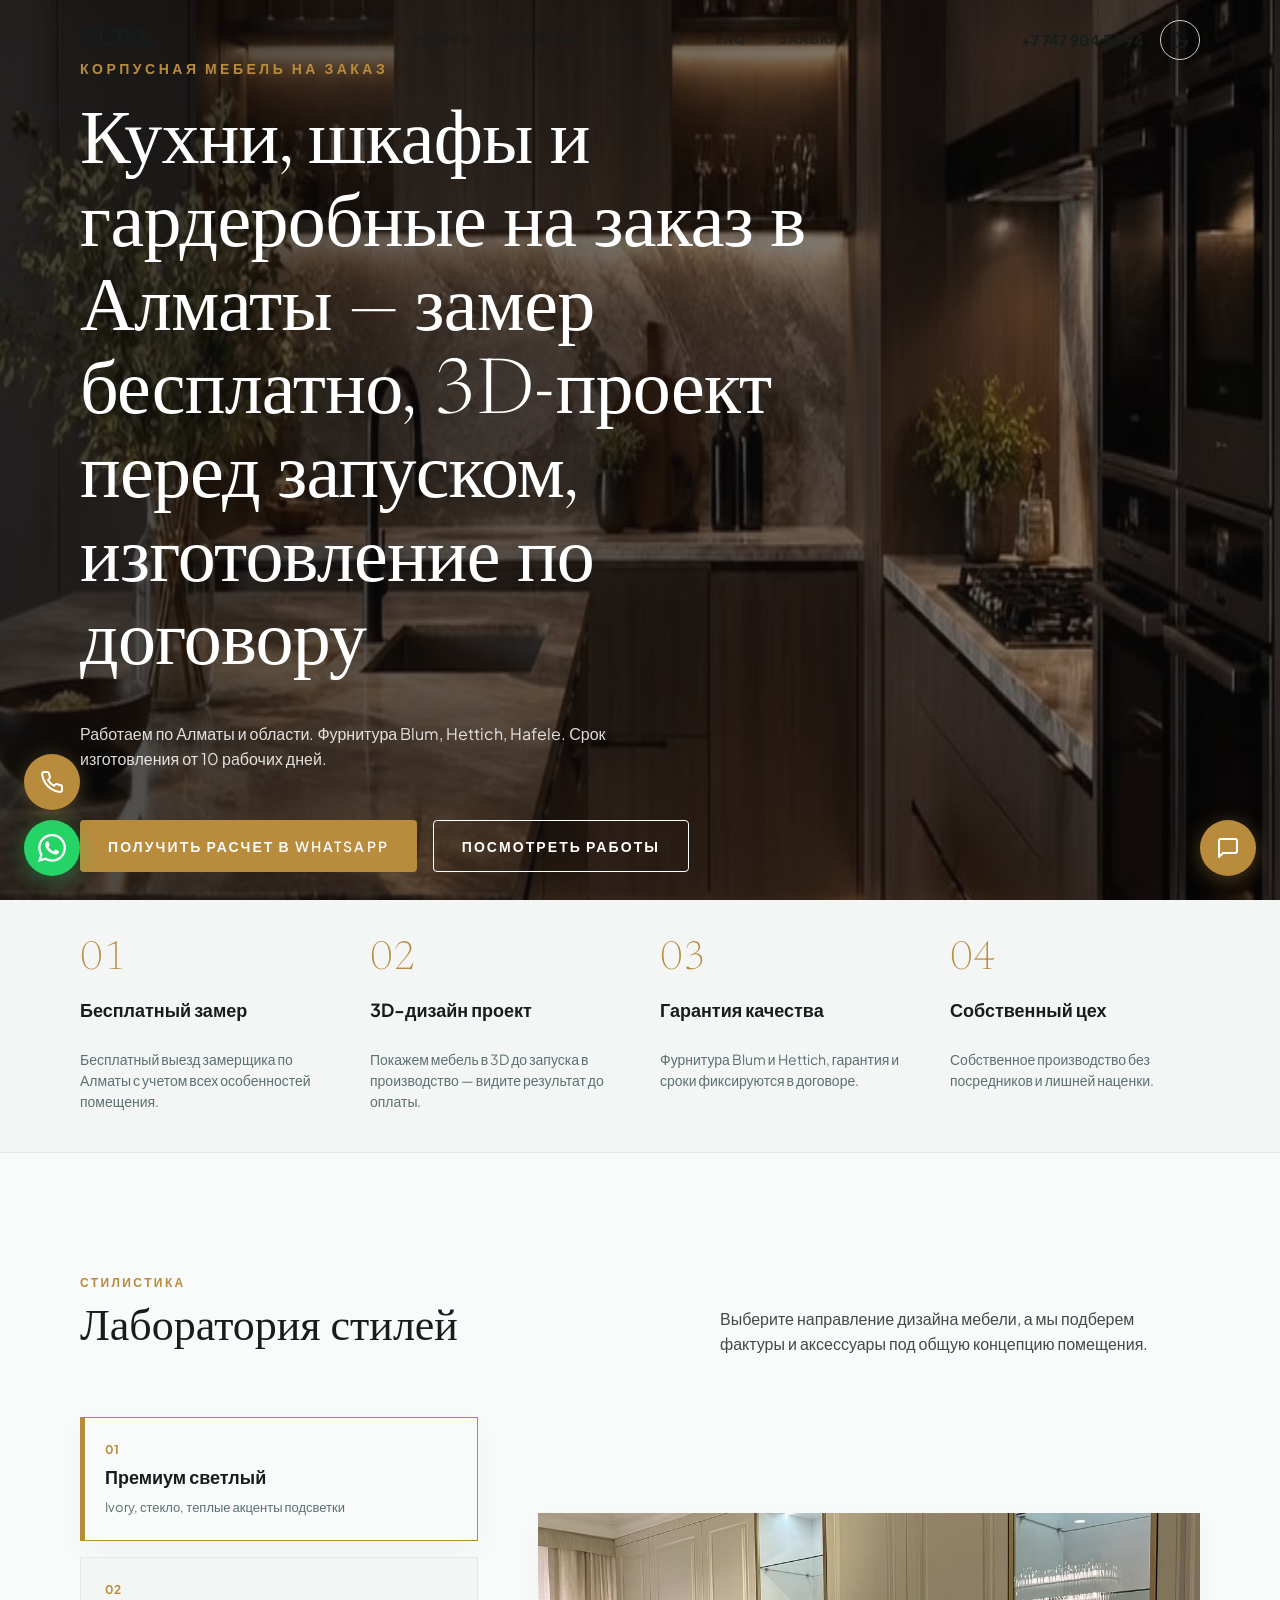
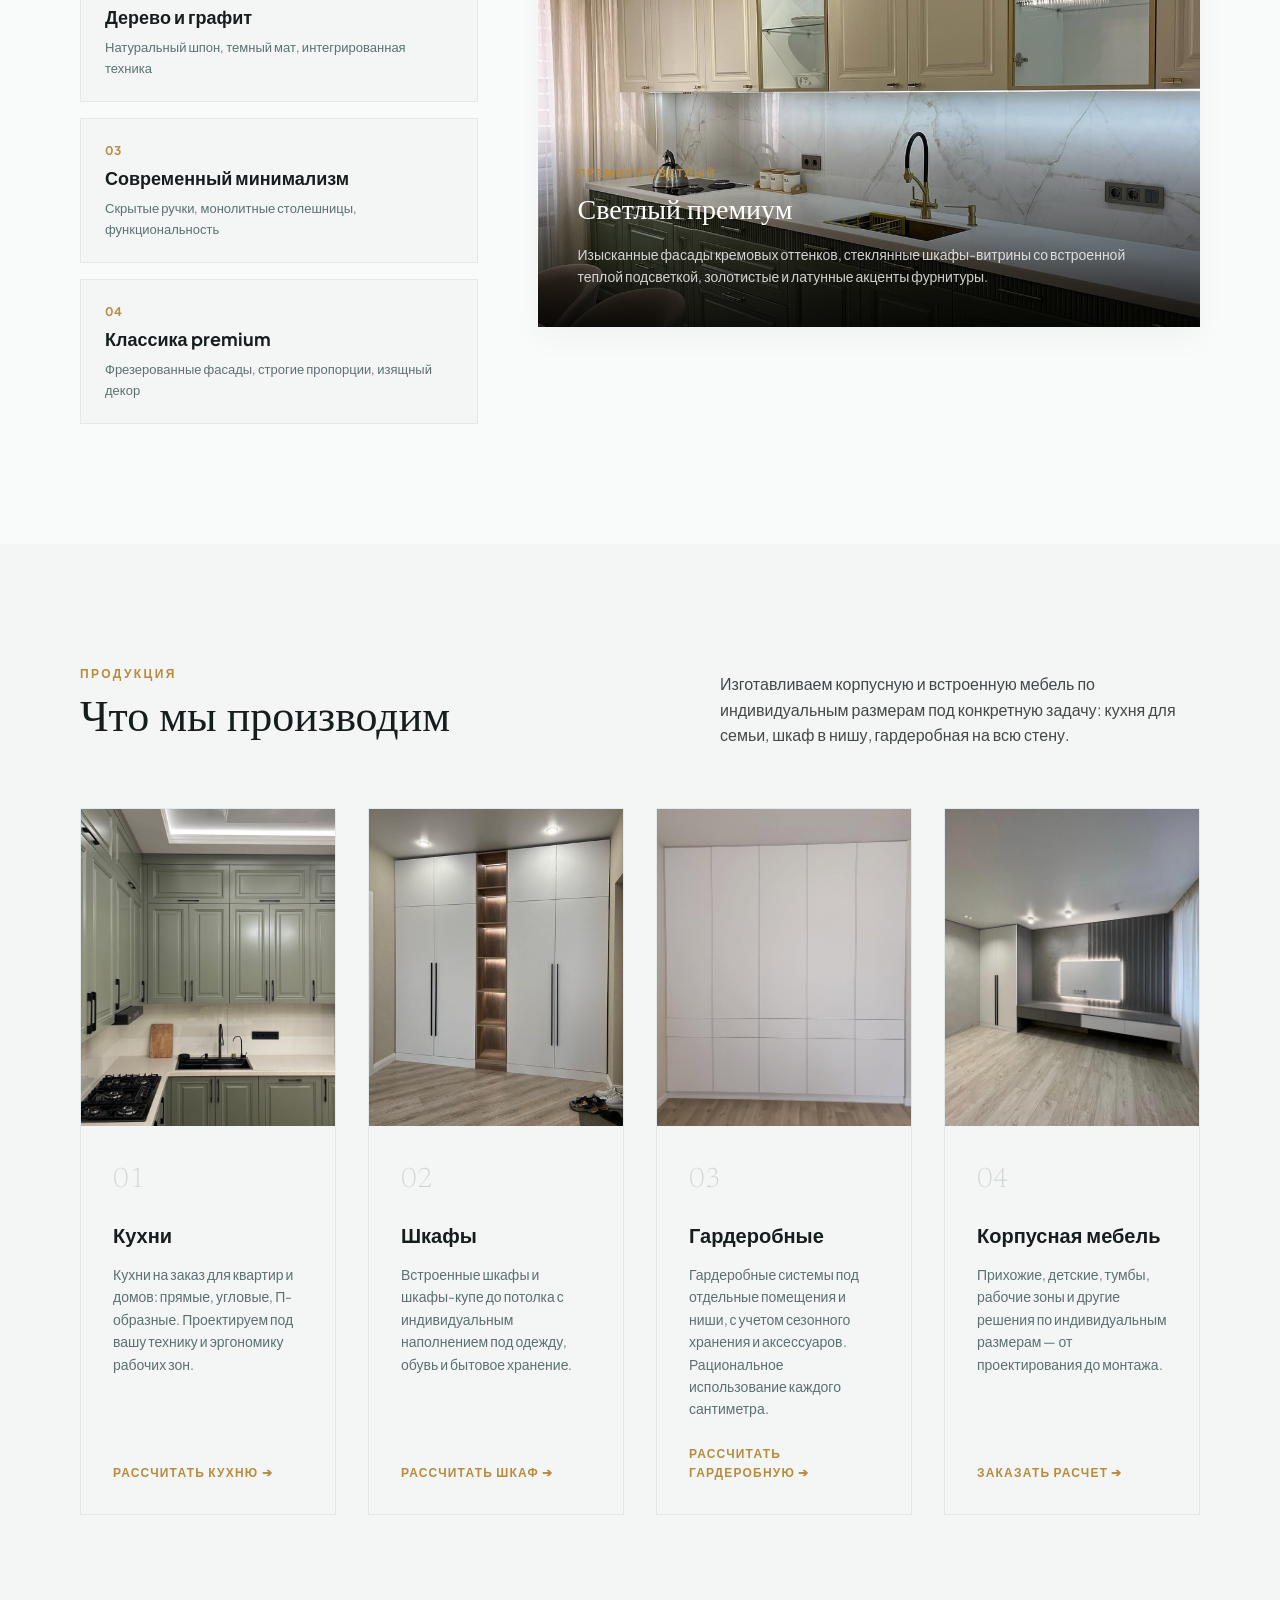
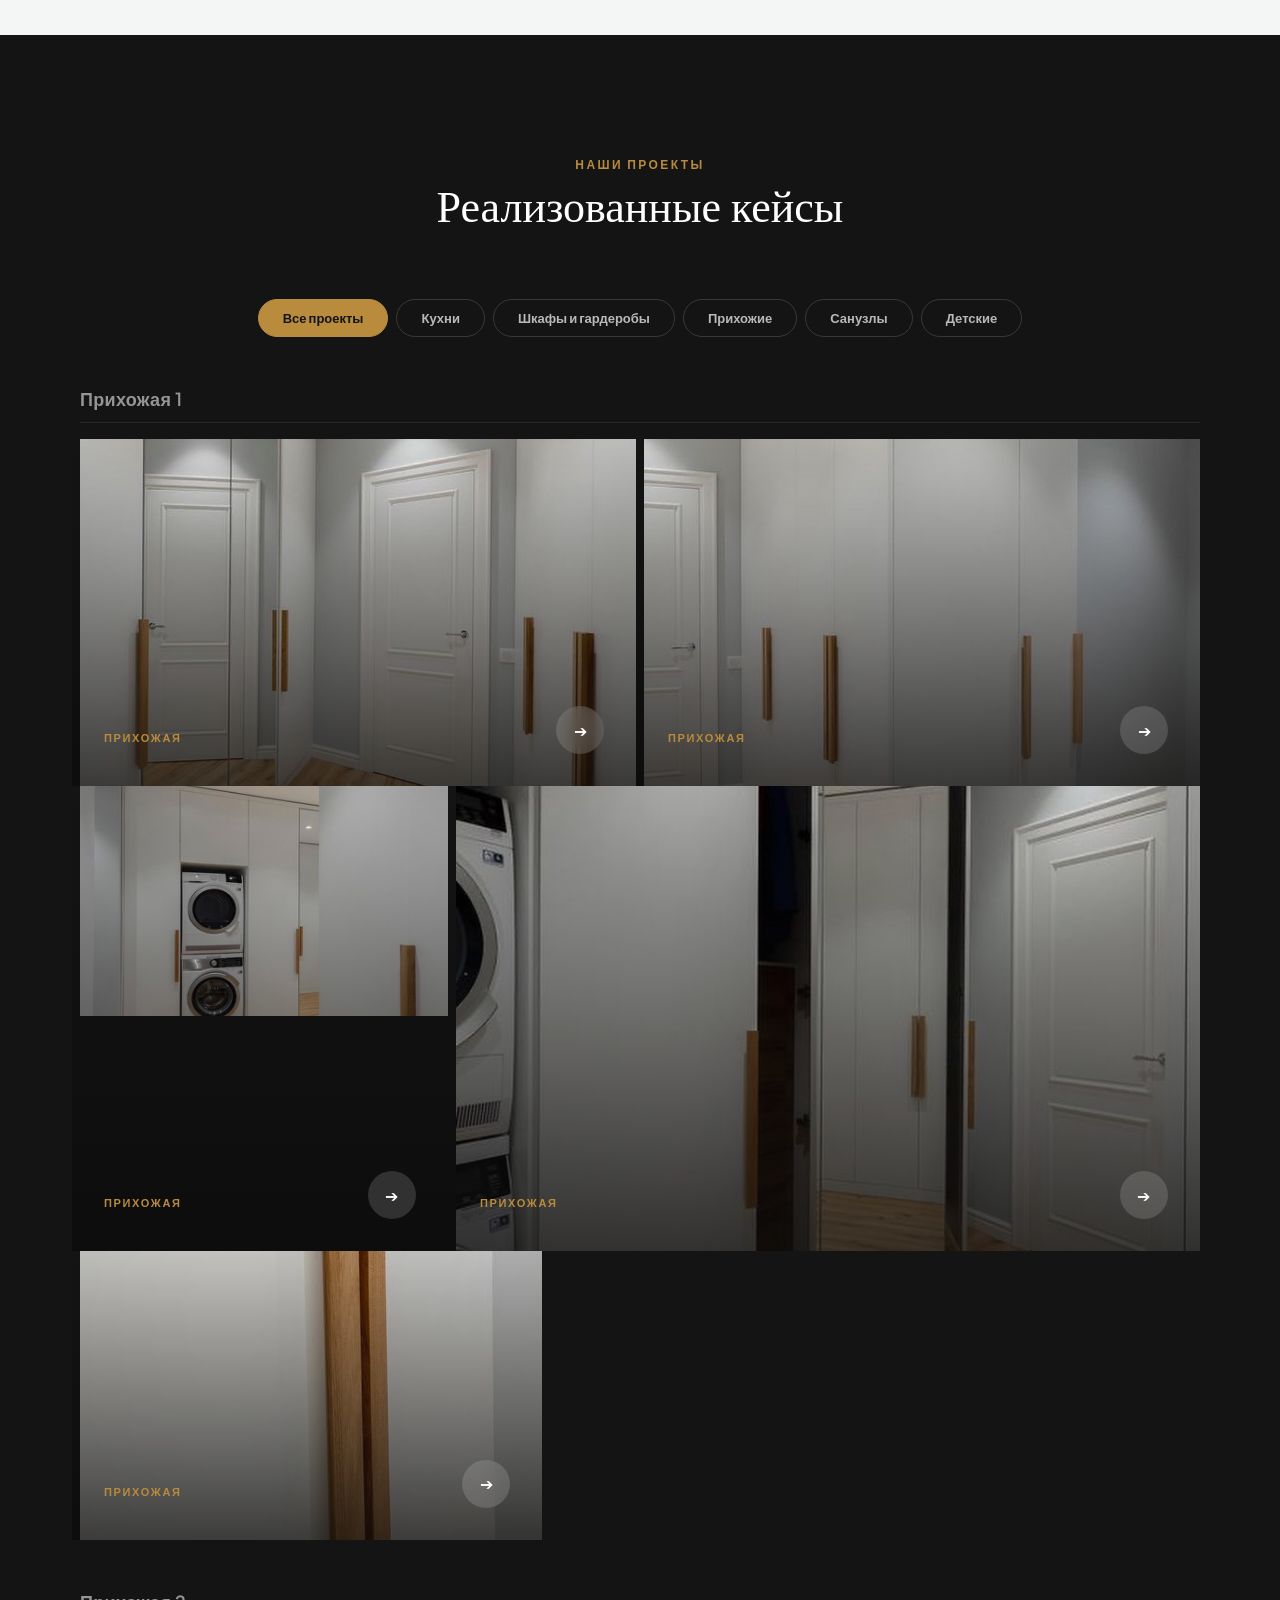
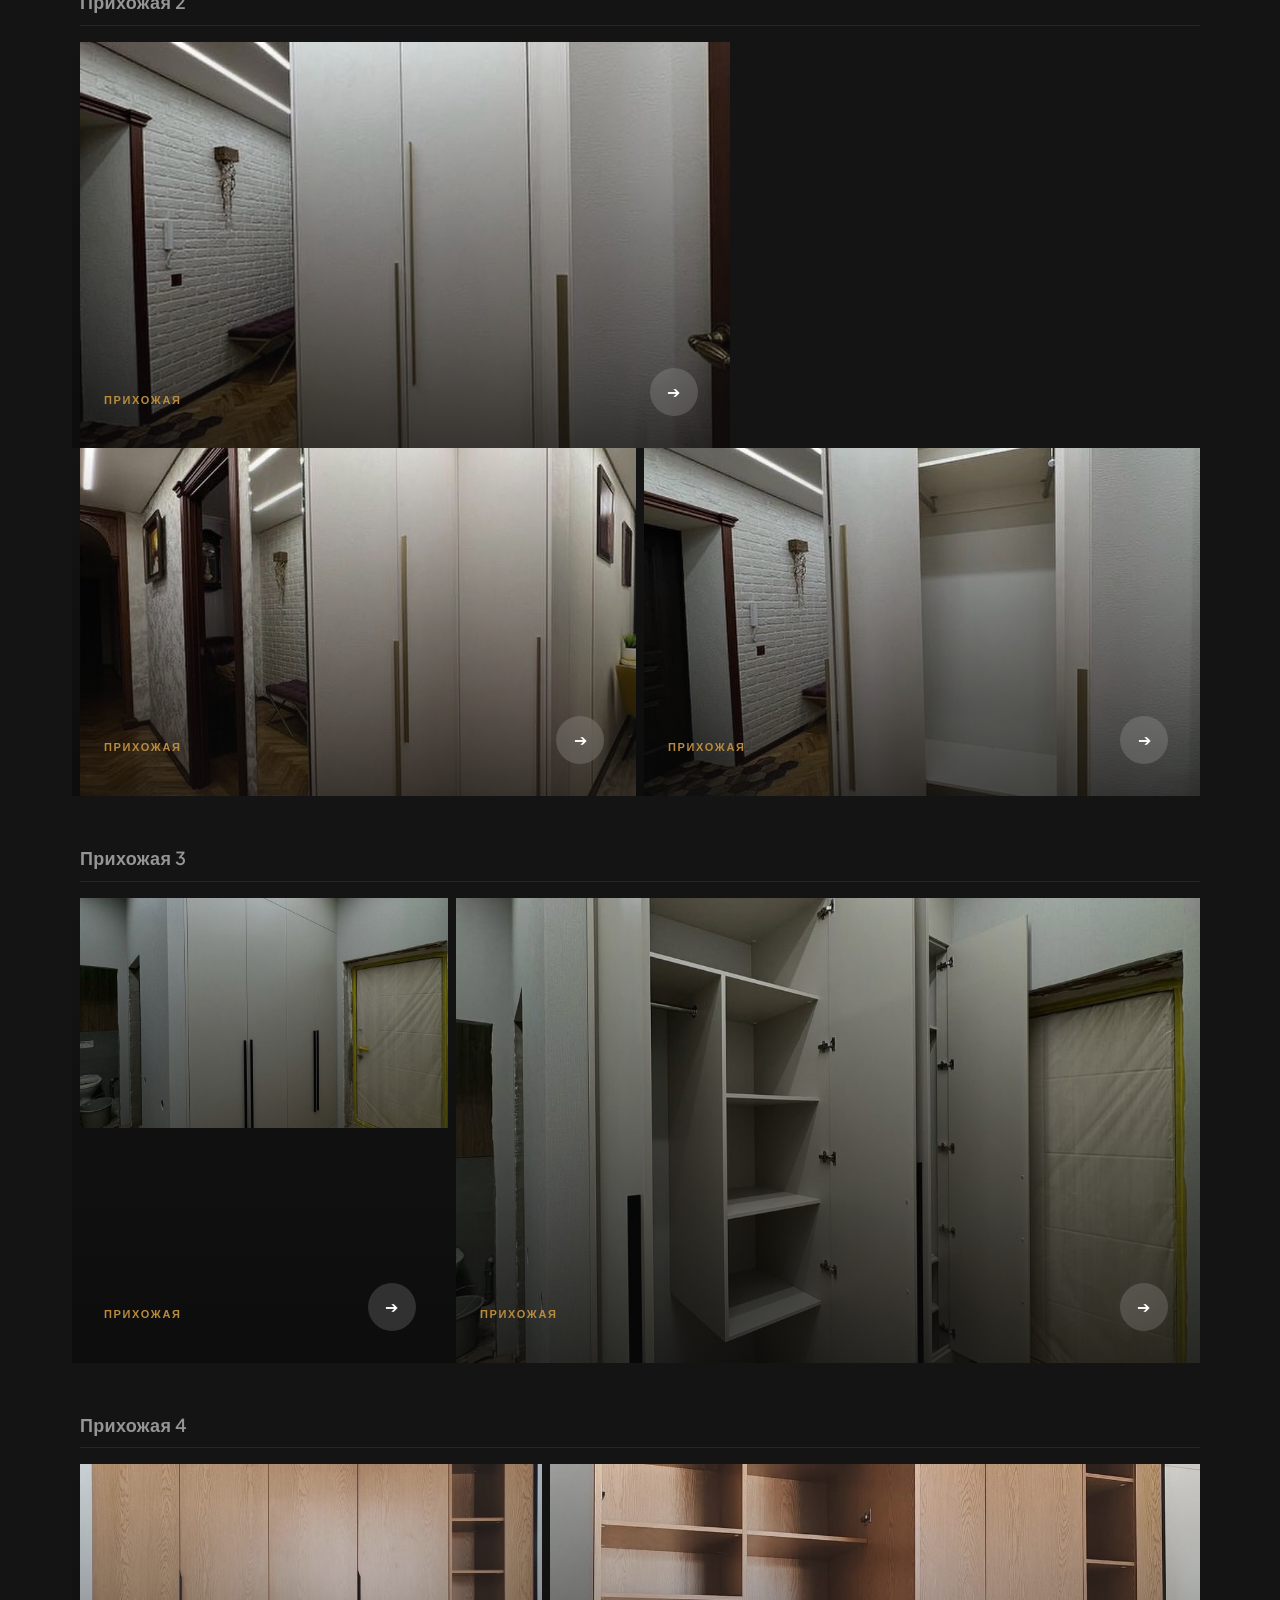
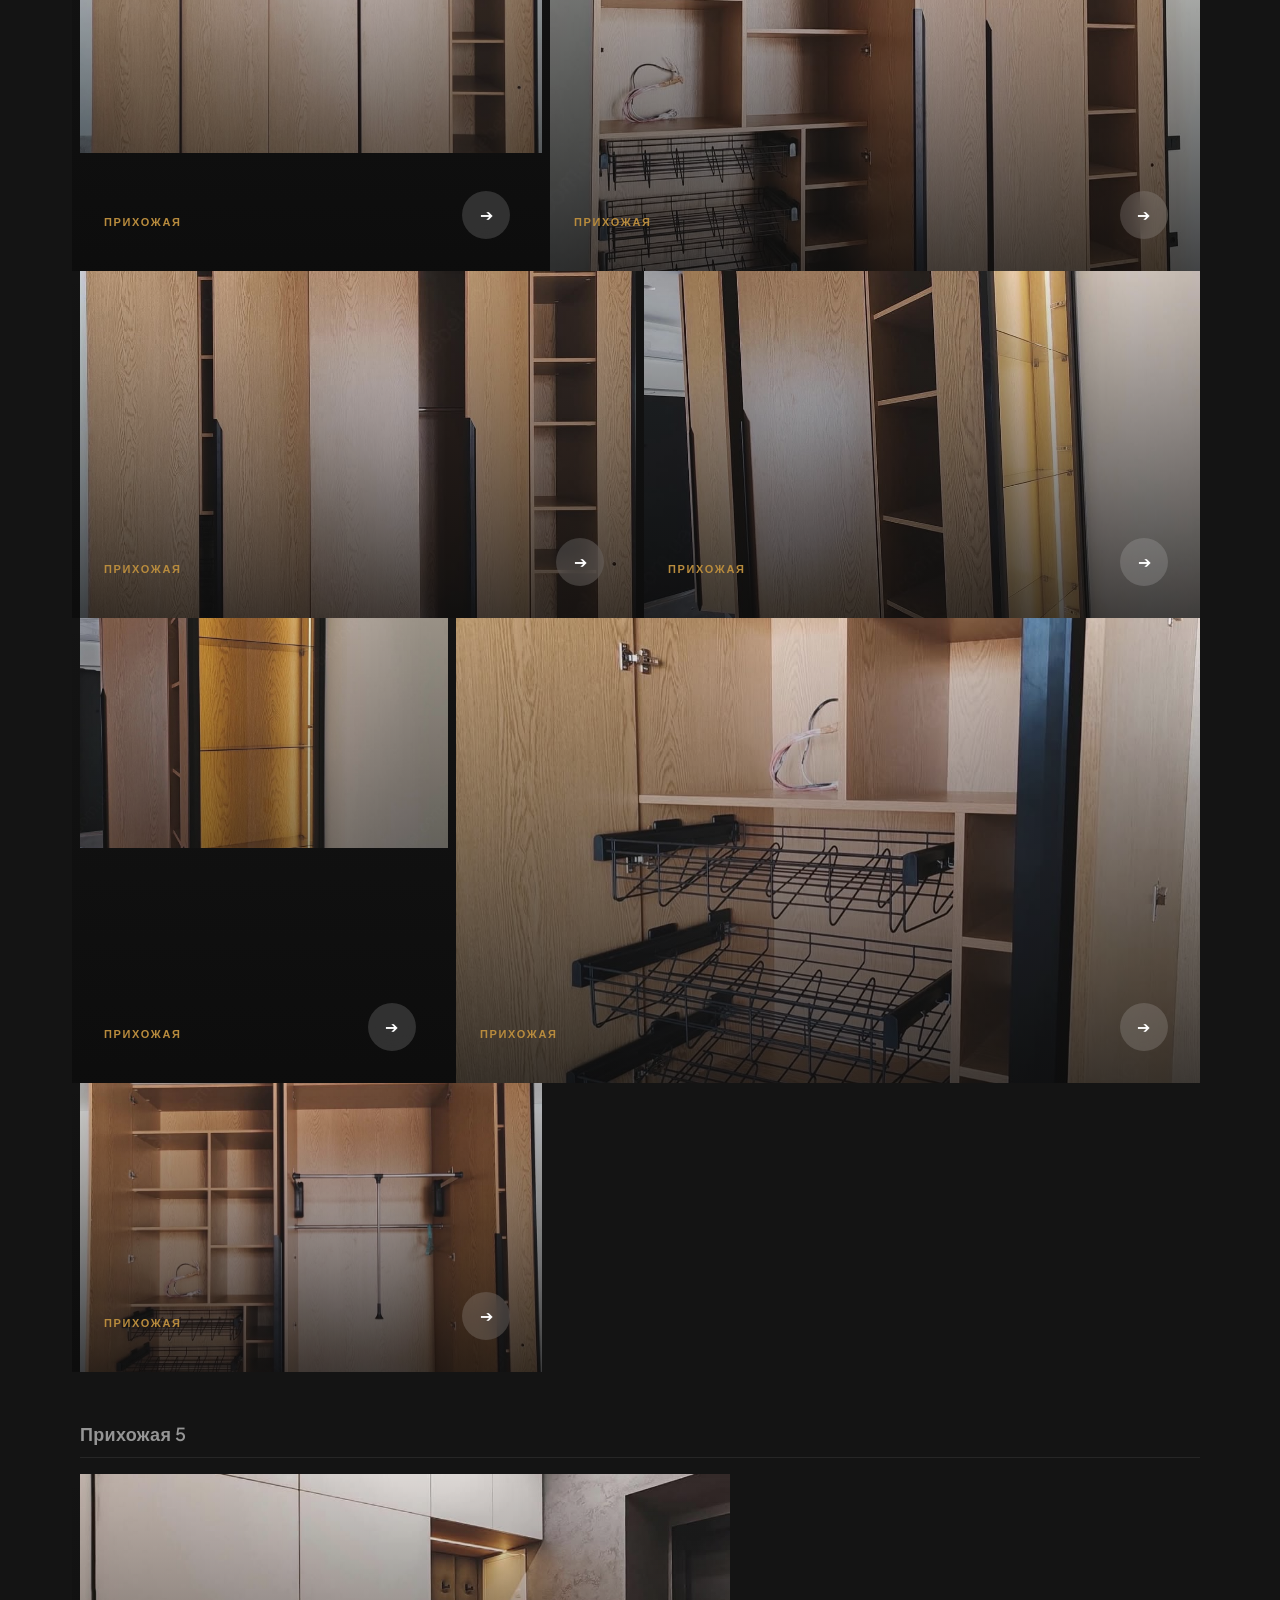
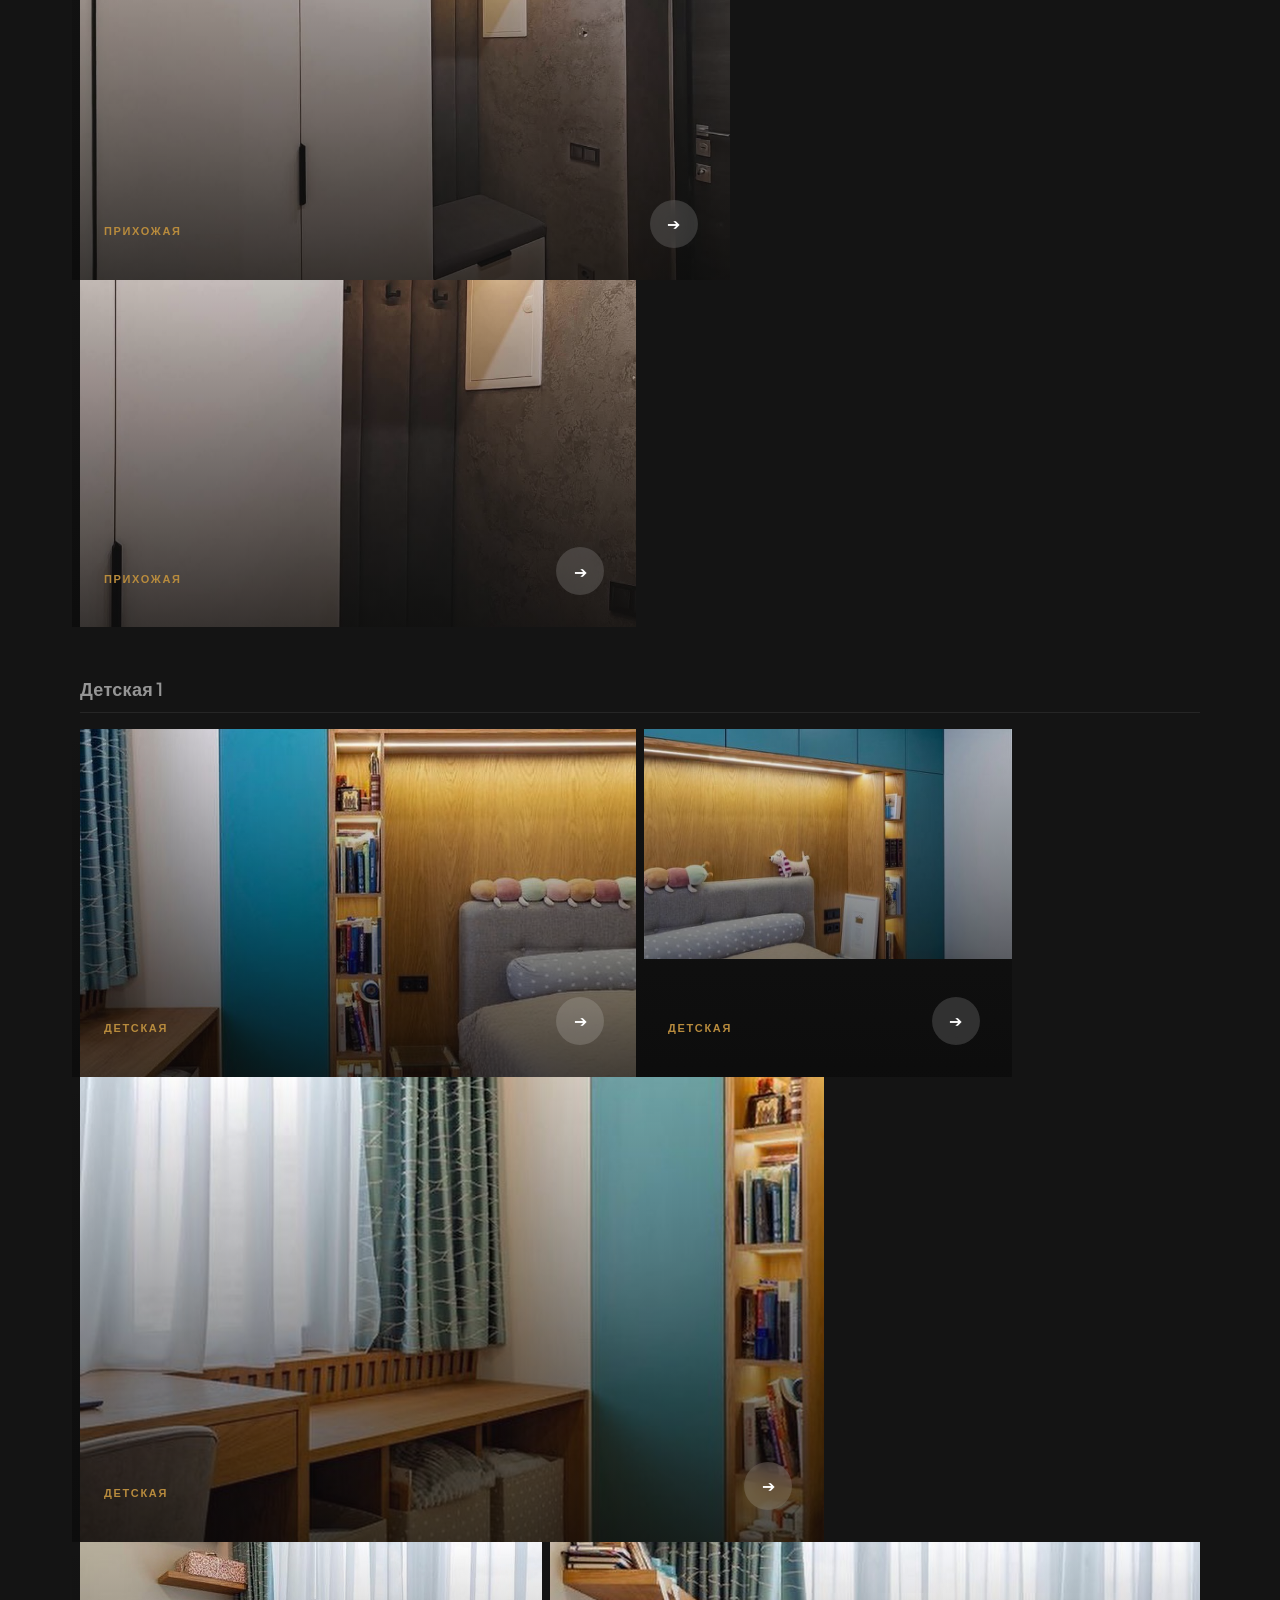
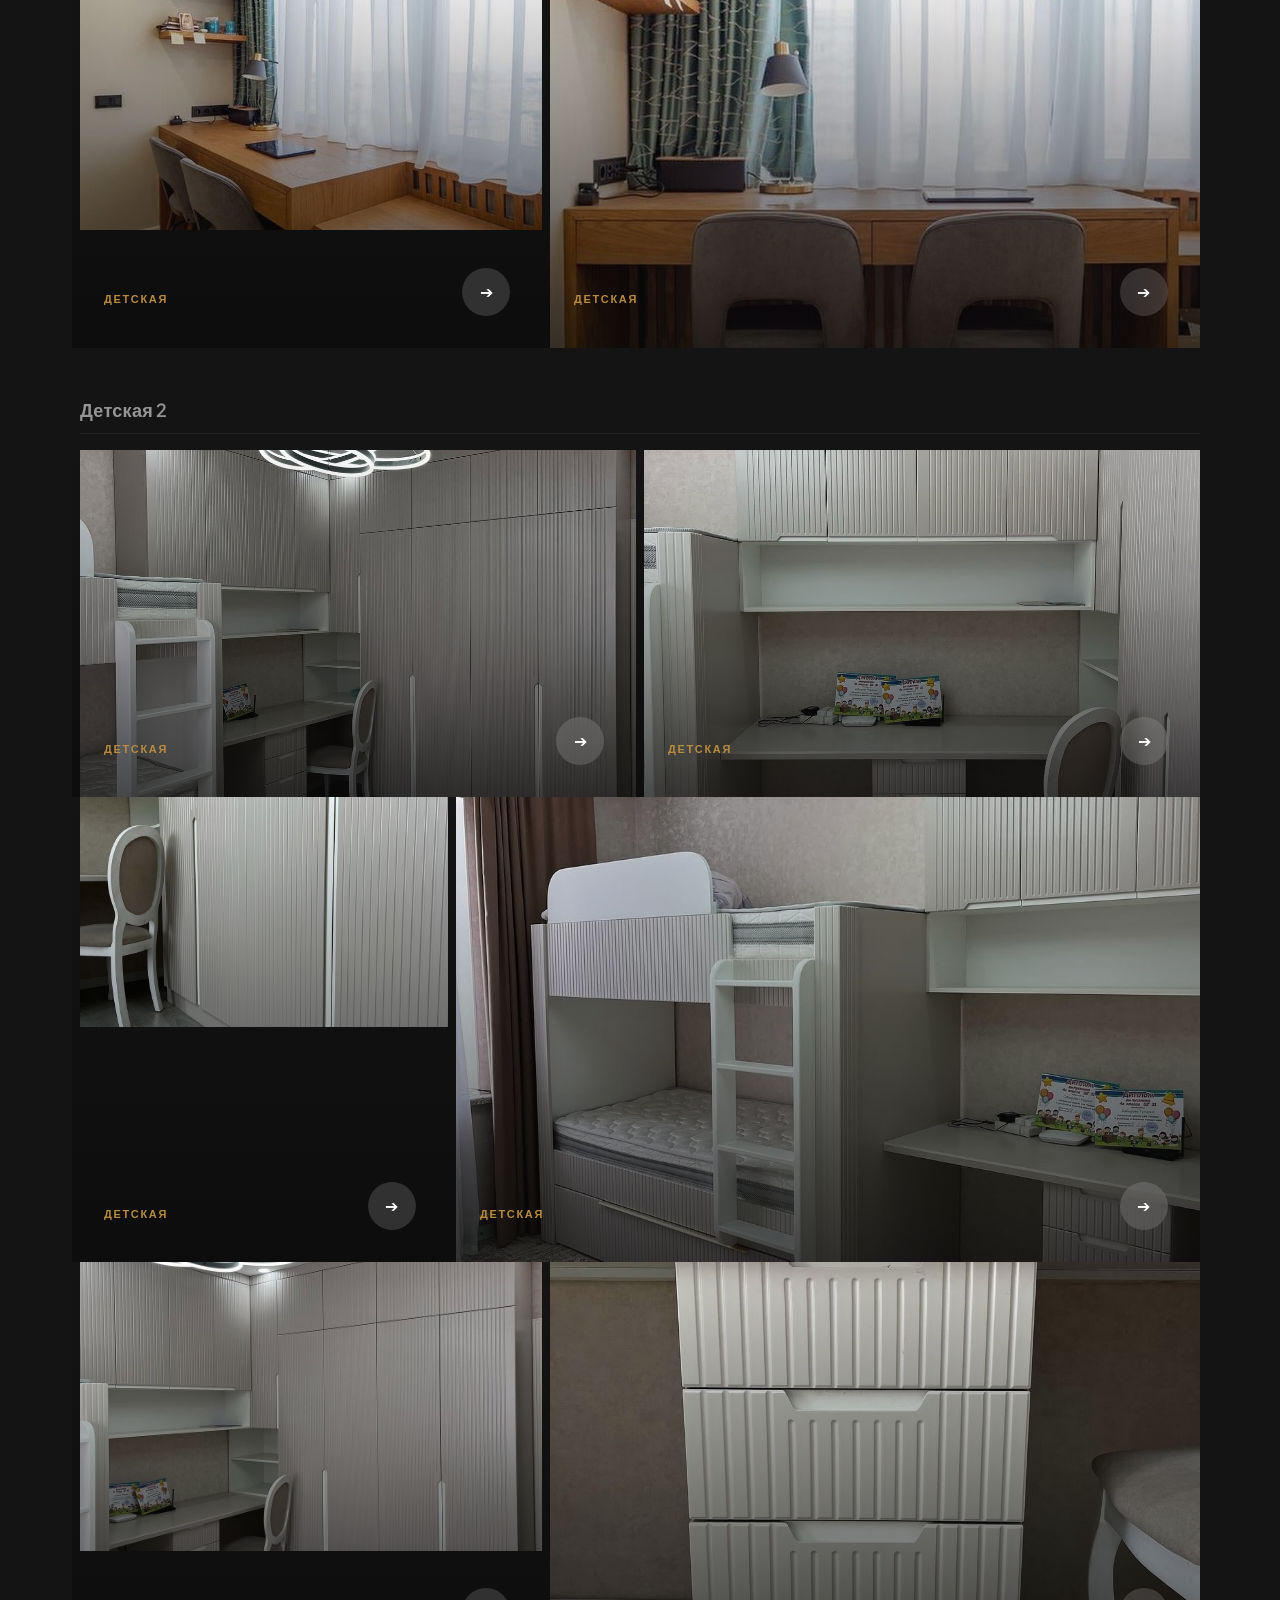
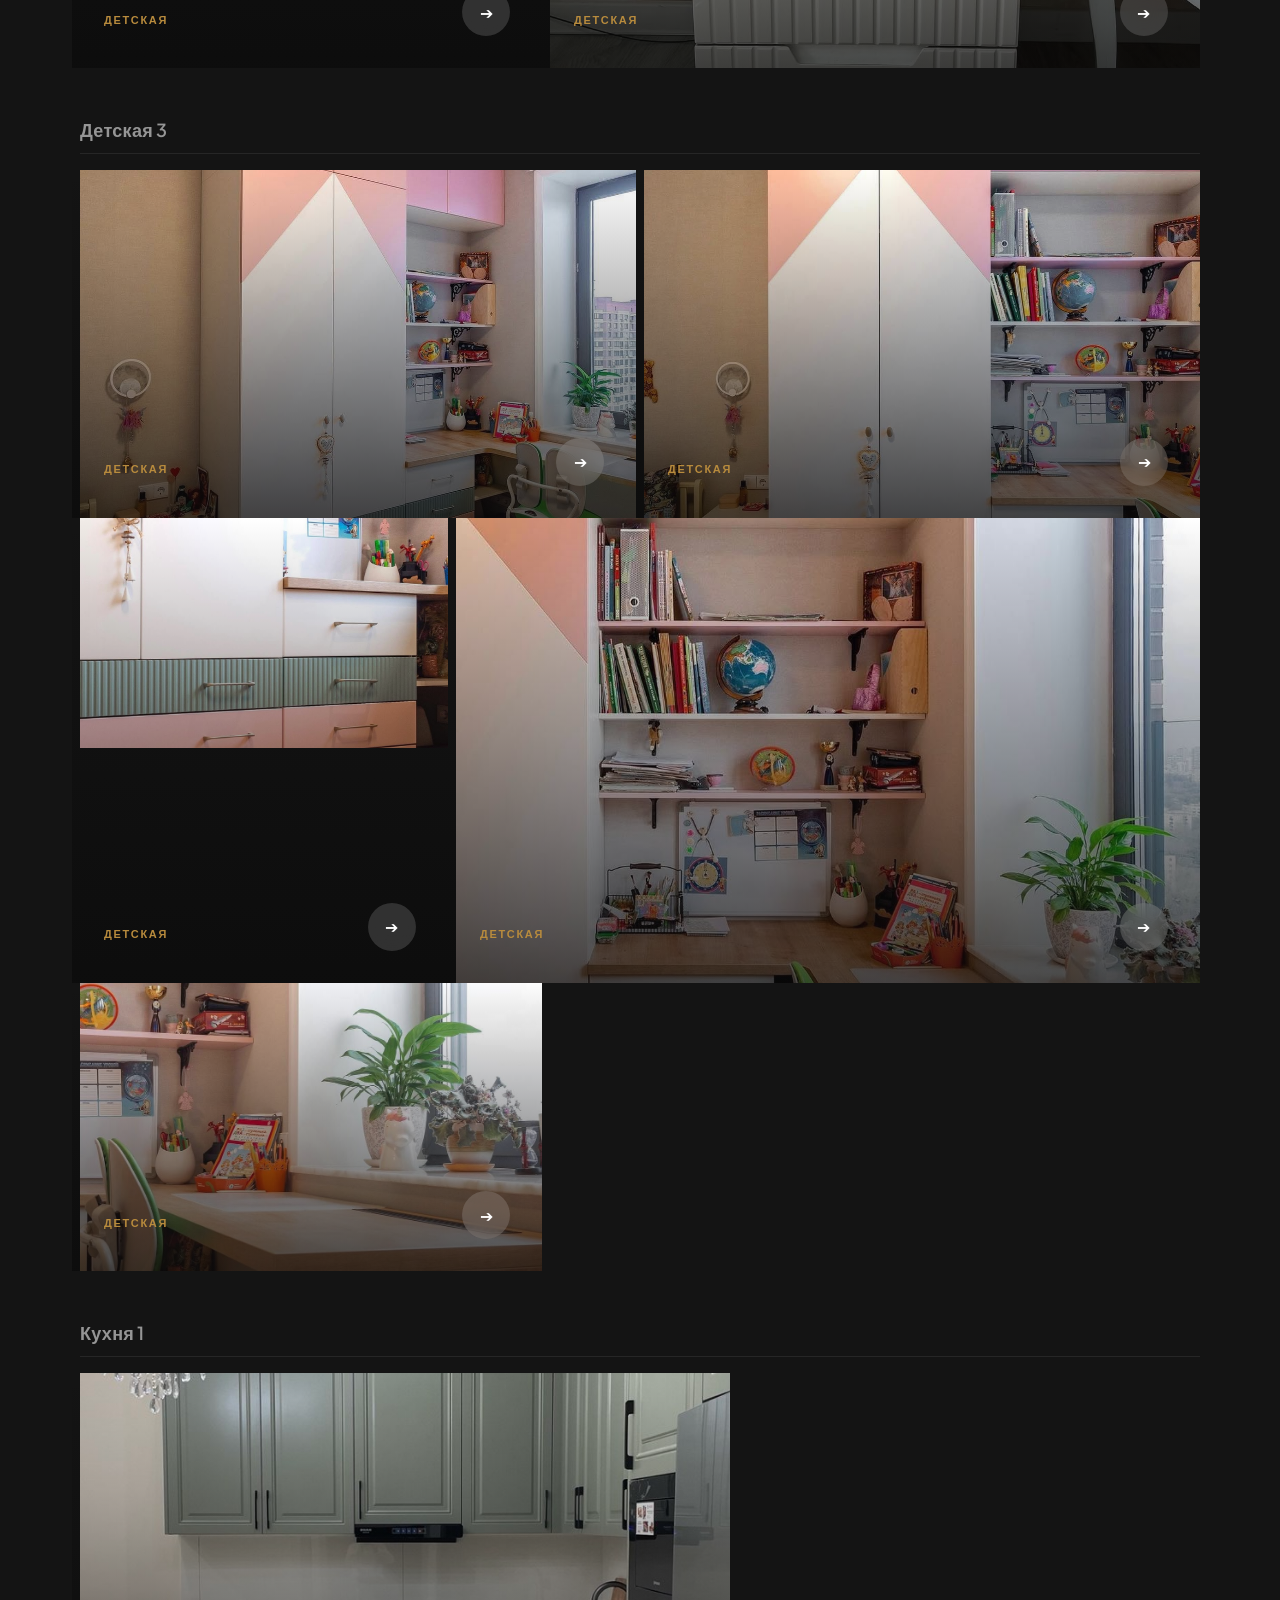
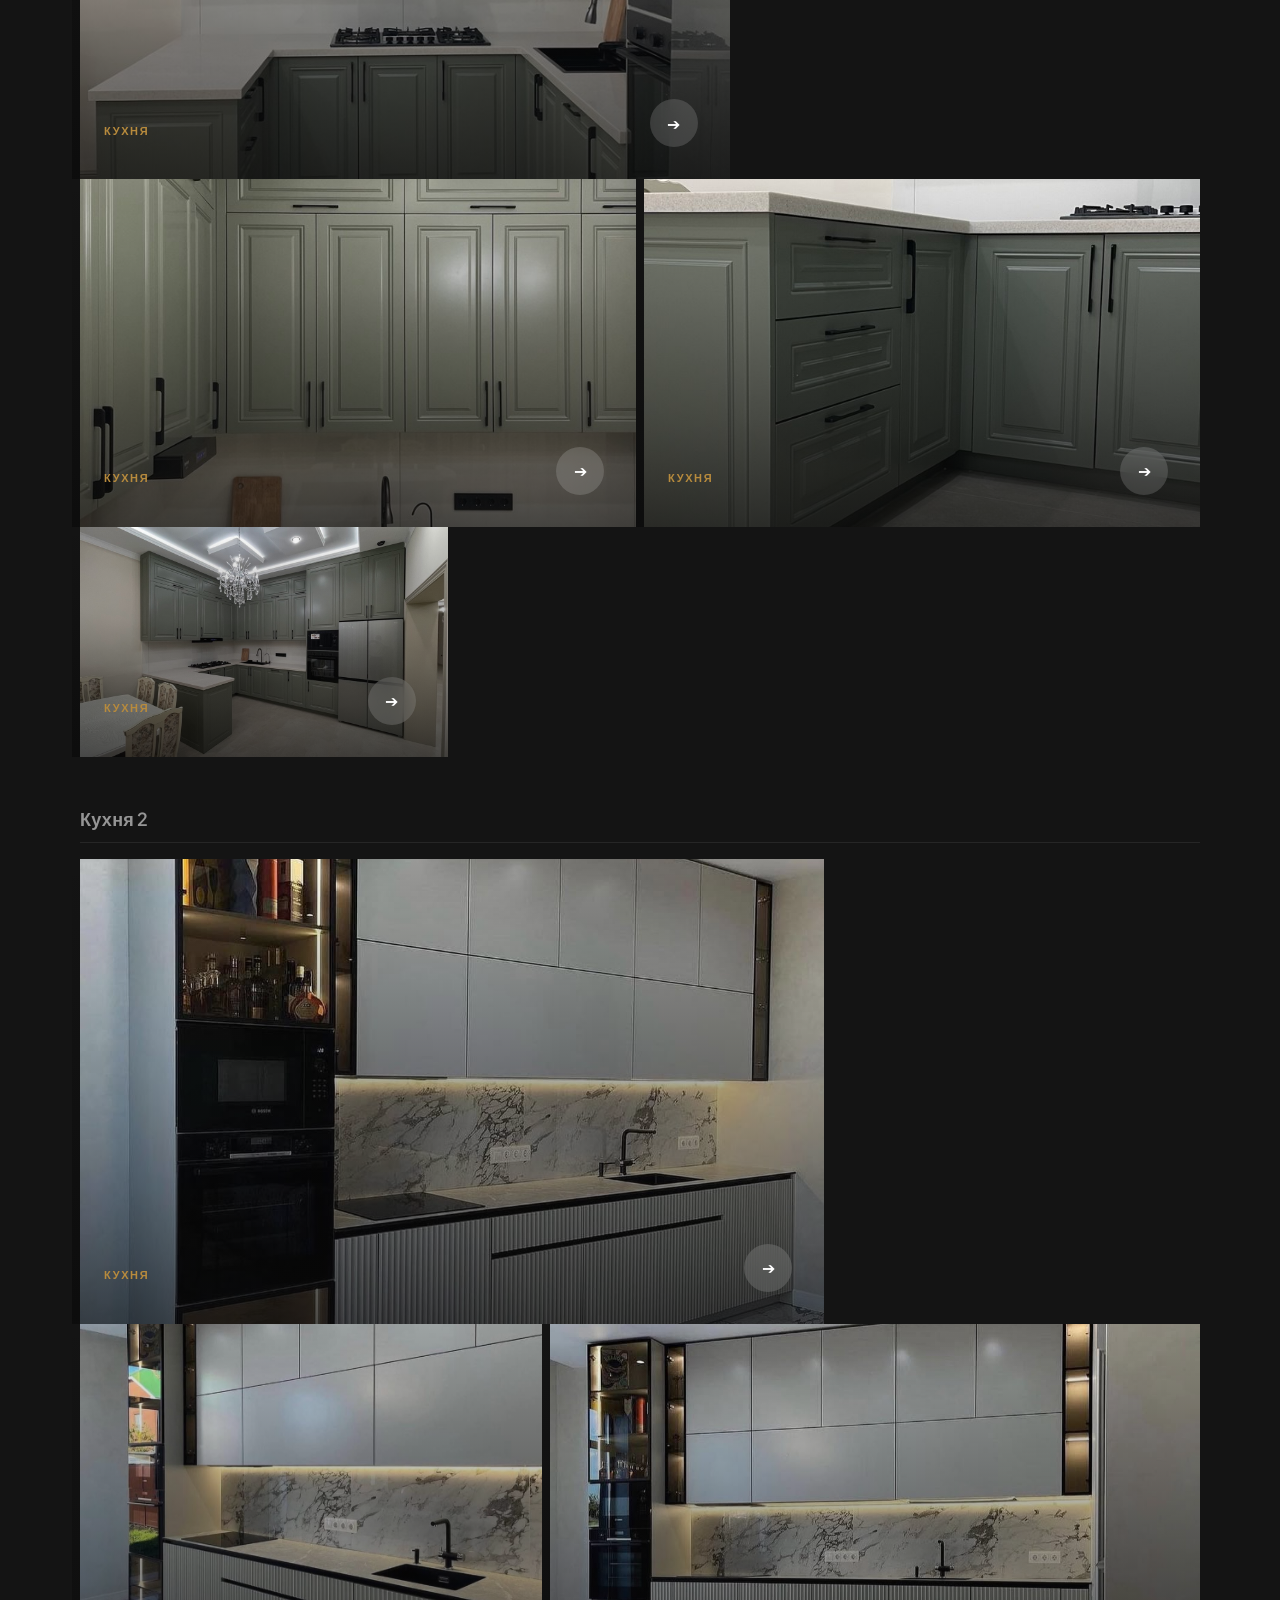
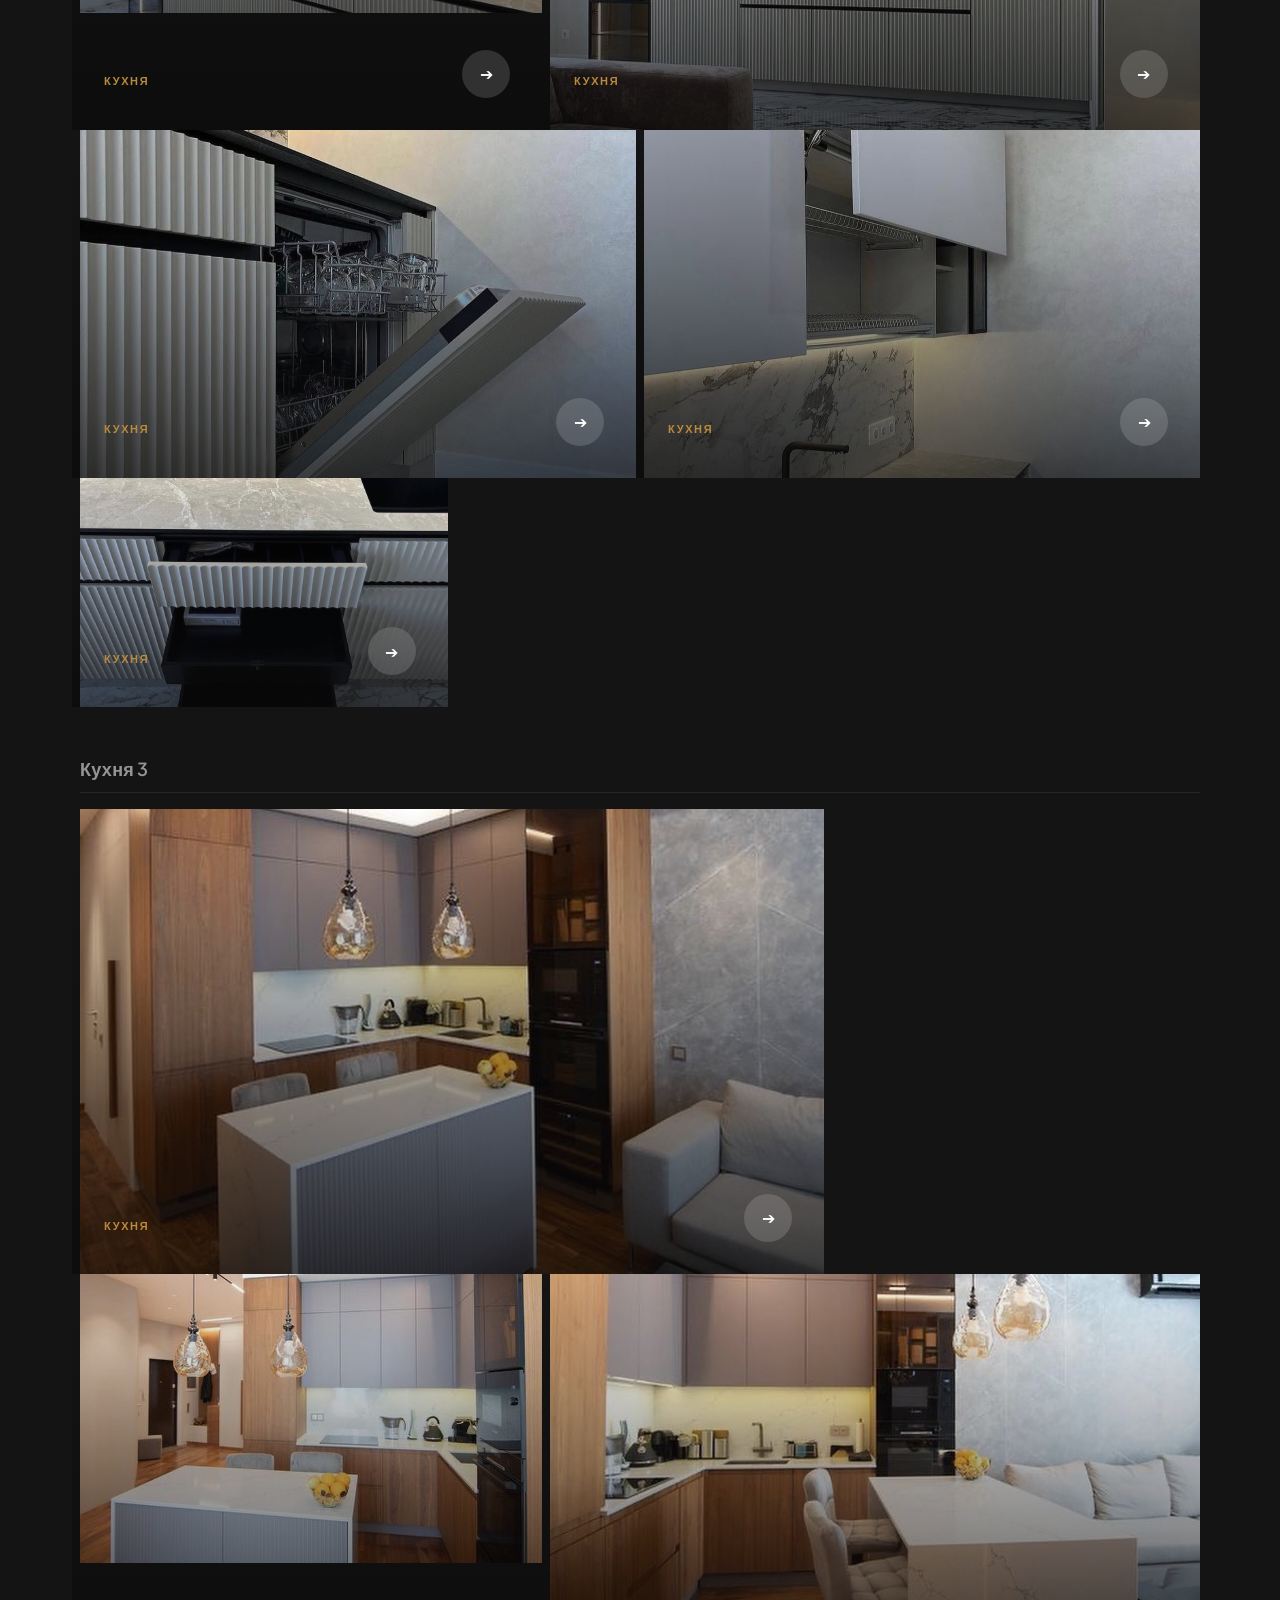
==== index.html @ b8f7728e "feat: apply editor recommendations — hero, trust section, FAQ, CTA, all copy" ====
<!DOCTYPE html>
<html lang="ru" data-theme="light">
<head>
  <meta charset="UTF-8">
  <meta name="viewport" content="width=device-width, initial-scale=1.0">
  
  <!-- SEO Meta Tags -->
  <title>TUBA — Корпусная и встроенная мебель на заказ в Алматы</title>
  <meta name="description" content="Производство премиальной мебели на заказ в Алматы от компании TUBA. Изготавливаем кухни, шкафы-купе, гардеробные и корпусную мебель по индивидуальным размерам с гарантией качества по договору.">
  <meta name="keywords" content="мебель на заказ алматы, кухни на заказ алматы, шкафы купе на заказ, гардеробные алматы, корпусная мебель алматы, изготовление мебели">
  <meta name="author" content="tuba.kz">
  
  <!-- Open Graph / Facebook / WhatsApp -->
  <meta property="og:type" content="website">
  <meta property="og:url" content="https://tuba.kz/">
  <meta property="og:title" content="TUBA — Корпусная мебель на заказ в Алматы">
  <meta property="og:description" content="Индивидуальное проектирование и изготовление кухонь, шкафов и гардеробных в Алматы. Скидка на 3D-проект. Расчет стоимости в WhatsApp.">
  <meta property="og:image" content="assets/kitchen 1_01.jpg">

  <!-- Favicon -->
  <link rel="icon" href="data:image/svg+xml,<svg xmlns=%22http://www.w3.org/2000/svg%22 viewBox=%220 0 100 100%22><text y=%22.9em%22 font-size=%2290%22>🪑</text></svg>">

  <!-- Stylesheet -->
  <link rel="stylesheet" href="assets/css/grid.css">
  <link rel="stylesheet" href="styles.css">

  <!-- LocalBusiness Schema.org Structured Data -->
  <script type="application/ld+json">
    {
      "@context": "https://schema.org",
      "@type": "FurnitureStore",
      "name": "TUBA — Мебель на заказ в Алматы",
      "image": "https://tuba.kz/assets/kitchen%201_01.jpg",
      "url": "https://tuba.kz",
      "telephone": "+77479043494",
      "priceRange": "$$$",
      "address": {
        "@type": "PostalAddress",
        "streetAddress": "ул. Бенберина, 18",
        "addressLocality": "Алматы",
        "addressCountry": "KZ"
      },
      "geo": {
        "@type": "GeoCoordinates",
        "latitude": "43.238949",
        "longitude": "76.889709"
      },
      "openingHoursSpecification": {
        "@type": "OpeningHoursSpecification",
        "dayOfWeek": [
          "Monday",
          "Tuesday",
          "Wednesday",
          "Thursday",
          "Friday",
          "Saturday"
        ],
        "opens": "09:00",
        "closes": "19:00"
      },
      "sameAs": [
        "https://wa.me/77479043494",
        "https://www.instagram.com/tuba_almaty/"
      ]
    }
  </script>
</head>
<body>

  <!-- Sticky Header -->
  <header class="site-header" id="siteHeader">
    <div class="container header-container">
      <a class="brand" href="#top" aria-label="TUBA на главную">
        <span class="brand-name">TUBA</span>
      </a>
      
      <nav class="nav-menu" aria-label="Основная навигация">
        <a class="nav-link" href="#styles">Стили</a>
        <a class="nav-link" href="#services">Услуги</a>
        <a class="nav-link" href="#portfolio">Проекты</a>
        <a class="nav-link" href="#process">Процесс</a>
        <a class="nav-link" href="#faq">FAQ</a>
        <a class="nav-link" href="#contact">Заявка</a>
      </nav>
      
      <div class="header-actions">
        <a class="header-phone" href="tel:+77479043494">+7 747 904 34 94</a>
        <button class="theme-toggle" id="themeToggle" type="button" aria-label="Переключить тему">
          <!-- Sun Icon (Light Mode) -->
          <svg class="sun-icon" width="20" height="20" fill="none" stroke="currentColor" stroke-width="2" viewBox="0 0 24 24" style="display:none;"><circle cx="12" cy="12" r="5"></circle><line x1="12" y1="1" x2="12" y2="3"></line><line x1="12" y1="21" x2="12" y2="23"></line><line x1="4.22" y1="4.22" x2="5.64" y2="5.64"></line><line x1="18.36" y1="18.36" x2="19.78" y2="19.78"></line><line x1="1" y1="12" x2="3" y2="12"></line><line x1="21" y1="12" x2="23" y2="12"></line><line x1="4.22" y1="19.78" x2="5.64" y2="18.36"></line><line x1="18.36" y1="5.64" x2="19.78" y2="4.22"></line></svg>
          <!-- Moon Icon (Dark Mode) -->
          <svg class="moon-icon" width="20" height="20" fill="none" stroke="currentColor" stroke-width="2" viewBox="0 0 24 24"><path d="M21 12.79A9 9 0 1 1 11.21 3 7 7 0 0 0 21 12.79z"></path></svg>
        </button>
        <button class="burger-btn" id="burgerToggle" type="button" aria-label="Открыть меню" aria-expanded="false">
          <span class="burger-line"></span>
          <span class="burger-line"></span>
          <span class="burger-line"></span>
        </button>
      </div>
    </div>
  </header>

  <!-- Mobile Slide-out Menu Overlay -->
  <div class="mobile-menu-overlay" id="mobileMenu">
    <nav class="mobile-nav-list" aria-label="Мобильная навигация">
      <a class="mobile-nav-link" href="#styles">Стили</a>
      <a class="mobile-nav-link" href="#services">Услуги</a>
      <a class="mobile-nav-link" href="#portfolio">Проекты</a>
      <a class="mobile-nav-link" href="#process">Процесс</a>
      <a class="mobile-nav-link" href="#faq">FAQ</a>
      <a class="mobile-nav-link" href="#contact">Заявка</a>
      <a class="btn btn-primary" href="#contact" style="margin-top: 20px;">Получить расчет в WhatsApp</a>
    </nav>
  </div>

  <main id="top">
    <!-- Hero Section -->
    <section class="hero" id="hero">
      <div class="hero-background">
        <img src="assets/header.jpeg" alt="Премиальная кухня на заказ в Алматы от TUBA" loading="eager" fetchpriority="high">
      </div>
      <div class="container">
        <div class="hero-content reveal-anim">
          <span class="hero-eyebrow">Корпусная мебель на заказ</span>
          <h1 class="hero-title">Кухни, шкафы и гардеробные на заказ в Алматы — замер бесплатно, 3D-проект перед запуском, изготовление по договору</h1>
          <p class="hero-lead">Работаем по Алматы и области. Фурнитура Blum, Hettich, Hafele. Срок изготовления от 10 рабочих дней.</p>
          <div class="hero-buttons">
            <a class="btn btn-primary" href="#contact">Получить расчет в WhatsApp</a>
            <a class="btn btn-outline" href="#portfolio" style="color: #ffffff; border-color: #ffffff;">Посмотреть работы</a>
          </div>
          <ul class="hero-trust-strip">
            <li>Бесплатный замер</li>
            <li>Срок от 10 рабочих дней</li>
            <li>Гарантия по договору</li>
          </ul>
        </div>
      </div>
    </section>

    <!-- Value Props Strip -->
    <section class="props-strip">
      <div class="container">
        <div class="props-grid reveal-anim">
          <article class="prop-card">
            <span class="prop-number">01</span>
            <h3 class="prop-title">Бесплатный замер</h3>
            <p class="prop-description">Бесплатный выезд замерщика по Алматы с учетом всех особенностей помещения.</p>
          </article>
          <article class="prop-card">
            <span class="prop-number">02</span>
            <h3 class="prop-title">3D-дизайн проект</h3>
            <p class="prop-description">Покажем мебель в 3D до запуска в производство — видите результат до оплаты.</p>
          </article>
          <article class="prop-card">
            <span class="prop-number">03</span>
            <h3 class="prop-title">Гарантия качества</h3>
            <p class="prop-description">Фурнитура Blum и Hettich, гарантия и сроки фиксируются в договоре.</p>
          </article>
          <article class="prop-card">
            <span class="prop-number">04</span>
            <h3 class="prop-title">Собственный цех</h3>
            <p class="prop-description">Собственное производство без посредников и лишней наценки.</p>
          </article>
        </div>
      </div>
    </section>

    <!-- Interactive Style Lab -->
    <section class="section-padding" id="styles">
      <div class="container">
        <div class="section-header reveal-anim">
          <div>
            <span class="section-label">Стилистика</span>
            <h2 class="section-title">Лаборатория стилей</h2>
          </div>
          <p class="section-intro">Выберите направление дизайна мебели, а мы подберем фактуры и аксессуары под общую концепцию помещения.</p>
        </div>
        
        <div class="style-lab-grid reveal-anim">
          <div class="style-selector" role="tablist" aria-label="Стилевые направления">
            <button class="style-option is-active" type="button" role="tab" aria-selected="true" data-style="Премиум светлый" data-image="assets/kitchen 5_01.jpg" data-title="Светлый премиум" data-text="Изысканные фасады кремовых оттенков, стеклянные шкафы-витрины со встроенной теплой подсветкой, золотистые и латунные акценты фурнитуры.">
              <span class="style-option-index">01</span>
              <h3 class="style-option-title">Премиум светлый</h3>
              <span class="style-option-caption">Ivory, стекло, теплые акценты подсветки</span>
            </button>
            <button class="style-option" type="button" role="tab" aria-selected="false" data-style="Дерево и графит" data-image="assets/kitchen 2_01.jpg" data-title="Теплое дерево и графит" data-text="Гармоничное сочетание натурального текстурного шпона с матовыми графитовыми поверхностями, создающими строгий и респектабельный вид.">
              <span class="style-option-index">02</span>
              <h3 class="style-option-title">Дерево и графит</h3>
              <span class="style-option-caption">Натуральный шпон, темный мат, интегрированная техника</span>
            </button>
            <button class="style-option" type="button" role="tab" aria-selected="false" data-style="Современный минимализм" data-image="assets/kitchen 3_01.jpg" data-title="Скандинавский минимализм" data-text="Чистые линии без визуального шума. Плоские фасады без ручек с системой открытия по нажатию, скрытые зоны хранения.">
              <span class="style-option-index">03</span>
              <h3 class="style-option-title">Современный минимализм</h3>
              <span class="style-option-caption">Скрытые ручки, монолитные столешницы, функциональность</span>
            </button>
            <button class="style-option" type="button" role="tab" aria-selected="false" data-style="Классика premium" data-image="assets/kitchen 6_01.jpg" data-title="Классика в современном прочтении" data-text="Симметричная геометрия фасадов с изящной фрезеровкой, классические карнизы, латунные и хромированные ручки.">
              <span class="style-option-index">04</span>
              <h3 class="style-option-title">Классика premium</h3>
              <span class="style-option-caption">Фрезерованные фасады, строгие пропорции, изящный декор</span>
            </button>
          </div>
          
          <div class="style-preview-box">
            <img class="style-preview-img" id="stylePreviewImage" src="assets/kitchen 5_01.jpg" alt="Светлый премиум дизайн мебели" loading="lazy">
            <div class="style-preview-meta">
              <span class="style-preview-tag" id="stylePreviewTag">Премиум светлый</span>
              <h4 class="style-preview-title" id="stylePreviewTitle">Светлый премиум</h4>
              <p class="style-preview-text" id="stylePreviewText">Изысканные фасады кремовых оттенков, стеклянные шкафы-витрины со встроенной теплой подсветкой, золотистые и латунные акценты фурнитуры.</p>
            </div>
          </div>
        </div>
      </div>
    </section>

    <!-- Services Showcase -->
    <section class="section-padding" id="services" style="background-color: var(--color-surface);">
      <div class="container">
        <div class="section-header reveal-anim">
          <div>
            <span class="section-label">Продукция</span>
            <h2 class="section-title">Что мы производим</h2>
          </div>
          <p class="section-intro">Изготавливаем корпусную и встроенную мебель по индивидуальным размерам под конкретную задачу: кухня для семьи, шкаф в нишу, гардеробная на всю стену.</p>
        </div>
        
        <div class="services-grid reveal-anim">
          <article class="service-card" data-service="Кухня">
            <div class="service-card-media">
              <img src="assets/kitchen 1_02.jpg" alt="Кухни на заказ в Алматы" loading="lazy">
            </div>
            <div class="service-card-content">
              <span class="service-card-number">01</span>
              <h3 class="service-card-title">Кухни</h3>
              <p class="service-card-text">Кухни на заказ для квартир и домов: прямые, угловые, П-образные. Проектируем под вашу технику и эргономику рабочих зон.</p>
              <a class="service-card-link" href="#contact">Рассчитать кухню ➔</a>
            </div>
          </article>
          
          <article class="service-card" data-service="Шкаф">
            <div class="service-card-media">
              <img src="assets/wardrobe 1_01.jpg" alt="Шкафы на заказ в Алматы" loading="lazy">
            </div>
            <div class="service-card-content">
              <span class="service-card-number">02</span>
              <h3 class="service-card-title">Шкафы</h3>
              <p class="service-card-text">Встроенные шкафы и шкафы-купе до потолка с индивидуальным наполнением под одежду, обувь и бытовое хранение.</p>
              <a class="service-card-link" href="#contact">Рассчитать шкаф ➔</a>
            </div>
          </article>
          
          <article class="service-card" data-service="Гардеробная">
            <div class="service-card-media">
              <img src="assets/wardrobe 3_01.jpg" alt="Гардеробные комнаты на заказ" loading="lazy">
            </div>
            <div class="service-card-content">
              <span class="service-card-number">03</span>
              <h3 class="service-card-title">Гардеробные</h3>
              <p class="service-card-text">Гардеробные системы под отдельные помещения и ниши, с учетом сезонного хранения и аксессуаров. Рациональное использование каждого сантиметра.</p>
              <a class="service-card-link" href="#contact">Рассчитать гардеробную ➔</a>
            </div>
          </article>
          
          <article class="service-card" data-service="Другое">
            <div class="service-card-media">
              <img src="assets/TV zone 1_01.jpg" alt="Корпусная мебель под заказ" loading="lazy">
            </div>
            <div class="service-card-content">
              <span class="service-card-number">04</span>
              <h3 class="service-card-title">Корпусная мебель</h3>
              <p class="service-card-text">Прихожие, детские, тумбы, рабочие зоны и другие решения по индивидуальным размерам — от проектирования до монтажа.</p>
              <a class="service-card-link" href="#contact">Заказать расчет ➔</a>
            </div>
          </article>
        </div>
      </div>
    </section>

    <!-- Portfolio Section -->
    <section class="section-padding portfolio-section" id="portfolio">
      <div class="container">
        <div class="section-header reveal-anim">
          <div>
            <span class="section-label">Наши проекты</span>
            <h2 class="section-title">Реализованные кейсы</h2>
          </div>
        </div>
        
        <div class="portfolio-filter-bar reveal-anim">
          <button class="filter-btn is-active" type="button" data-filter="all">Все проекты</button>
          <button class="filter-btn" type="button" data-filter="kitchen">Кухни</button>
          <button class="filter-btn" type="button" data-filter="wardrobe">Шкафы и гардеробы</button>
          <button class="filter-btn" type="button" data-filter="hallway">Прихожие</button>
          <button class="filter-btn" type="button" data-filter="wc">Санузлы</button>
          <button class="filter-btn" type="button" data-filter="kids">Детские</button>
        </div>
        
<!-- portfolio-new-block.html content inserted -->
        <div class="portfolio-category-group" data-category="hallway">
          <div class="project-group">
            <h3 class="project-title">Прихожая 1</h3>
            <div class="row gtr-25">
              <article class="portfolio-item col-6 col-12-small" data-category="hallway" data-src="assets/Hallway 1_01.jpg" data-title="Прихожая 1">
                <div class="portfolio-item-media">
                  <img src="assets/Hallway 1_01.jpg" alt="Прихожая на заказ Алматы" loading="lazy">
                </div>
                <div class="portfolio-item-overlay"></div>
                <div class="portfolio-item-info">
                  <div>
                    <span class="portfolio-item-category">Прихожая</span>
                  </div>
                  <div class="portfolio-item-icon">➔</div>
                </div>
              </article>
              <article class="portfolio-item col-6 col-12-small" data-category="hallway" data-src="assets/Hallway 1_02.jpg" data-title="Прихожая 1">
                <div class="portfolio-item-media">
                  <img src="assets/Hallway 1_02.jpg" alt="Прихожая на заказ Алматы" loading="lazy">
                </div>
                <div class="portfolio-item-overlay"></div>
                <div class="portfolio-item-info">
                  <div>
                    <span class="portfolio-item-category">Прихожая</span>
                  </div>
                  <div class="portfolio-item-icon">➔</div>
                </div>
              </article>
              <article class="portfolio-item col-4 col-12-small" data-category="hallway" data-src="assets/Hallway 1_03.jpg" data-title="Прихожая 1">
                <div class="portfolio-item-media">
                  <img src="assets/Hallway 1_03.jpg" alt="Прихожая на заказ Алматы" loading="lazy">
                </div>
                <div class="portfolio-item-overlay"></div>
                <div class="portfolio-item-info">
                  <div>
                    <span class="portfolio-item-category">Прихожая</span>
                  </div>
                  <div class="portfolio-item-icon">➔</div>
                </div>
              </article>
              <article class="portfolio-item col-8 col-12-small" data-category="hallway" data-src="assets/Hallway 1_04.jpg" data-title="Прихожая 1">
                <div class="portfolio-item-media">
                  <img src="assets/Hallway 1_04.jpg" alt="Прихожая на заказ Алматы" loading="lazy">
                </div>
                <div class="portfolio-item-overlay"></div>
                <div class="portfolio-item-info">
                  <div>
                    <span class="portfolio-item-category">Прихожая</span>
                  </div>
                  <div class="portfolio-item-icon">➔</div>
                </div>
              </article>
              <article class="portfolio-item col-5 col-12-small" data-category="hallway" data-src="assets/Hallway 1_05.jpg" data-title="Прихожая 1">
                <div class="portfolio-item-media">
                  <img src="assets/Hallway 1_05.jpg" alt="Прихожая на заказ Алматы" loading="lazy">
                </div>
                <div class="portfolio-item-overlay"></div>
                <div class="portfolio-item-info">
                  <div>
                    <span class="portfolio-item-category">Прихожая</span>
                  </div>
                  <div class="portfolio-item-icon">➔</div>
                </div>
              </article>
            </div>
          </div>
          <div class="project-group">
            <h3 class="project-title">Прихожая 2</h3>
            <div class="row gtr-25">
              <article class="portfolio-item col-7 col-12-small" data-category="hallway" data-src="assets/Hallway 2_01.jpg" data-title="Прихожая 2">
                <div class="portfolio-item-media">
                  <img src="assets/Hallway 2_01.jpg" alt="Прихожая на заказ Алматы" loading="lazy">
                </div>
                <div class="portfolio-item-overlay"></div>
                <div class="portfolio-item-info">
                  <div>
                    <span class="portfolio-item-category">Прихожая</span>
                  </div>
                  <div class="portfolio-item-icon">➔</div>
                </div>
              </article>
              <article class="portfolio-item col-6 col-12-small" data-category="hallway" data-src="assets/Hallway 2_02.jpg" data-title="Прихожая 2">
                <div class="portfolio-item-media">
                  <img src="assets/Hallway 2_02.jpg" alt="Прихожая на заказ Алматы" loading="lazy">
                </div>
                <div class="portfolio-item-overlay"></div>
                <div class="portfolio-item-info">
                  <div>
                    <span class="portfolio-item-category">Прихожая</span>
                  </div>
                  <div class="portfolio-item-icon">➔</div>
                </div>
              </article>
              <article class="portfolio-item col-6 col-12-small" data-category="hallway" data-src="assets/Hallway 2_03.jpg" data-title="Прихожая 2">
                <div class="portfolio-item-media">
                  <img src="assets/Hallway 2_03.jpg" alt="Прихожая на заказ Алматы" loading="lazy">
                </div>
                <div class="portfolio-item-overlay"></div>
                <div class="portfolio-item-info">
                  <div>
                    <span class="portfolio-item-category">Прихожая</span>
                  </div>
                  <div class="portfolio-item-icon">➔</div>
                </div>
              </article>
            </div>
          </div>
          <div class="project-group">
            <h3 class="project-title">Прихожая 3</h3>
            <div class="row gtr-25">
              <article class="portfolio-item col-4 col-12-small" data-category="hallway" data-src="assets/Hallway 3_01.jpg" data-title="Прихожая 3">
                <div class="portfolio-item-media">
                  <img src="assets/Hallway 3_01.jpg" alt="Прихожая на заказ Алматы" loading="lazy">
                </div>
                <div class="portfolio-item-overlay"></div>
                <div class="portfolio-item-info">
                  <div>
                    <span class="portfolio-item-category">Прихожая</span>
                  </div>
                  <div class="portfolio-item-icon">➔</div>
                </div>
              </article>
              <article class="portfolio-item col-8 col-12-small" data-category="hallway" data-src="assets/Hallway 3_02.jpg" data-title="Прихожая 3">
                <div class="portfolio-item-media">
                  <img src="assets/Hallway 3_02.jpg" alt="Прихожая на заказ Алматы" loading="lazy">
                </div>
                <div class="portfolio-item-overlay"></div>
                <div class="portfolio-item-info">
                  <div>
                    <span class="portfolio-item-category">Прихожая</span>
                  </div>
                  <div class="portfolio-item-icon">➔</div>
                </div>
              </article>
            </div>
          </div>
          <div class="project-group">
            <h3 class="project-title">Прихожая 4</h3>
            <div class="row gtr-25">
              <article class="portfolio-item col-5 col-12-small" data-category="hallway" data-src="assets/Hallway 4_01.jpg" data-title="Прихожая 4">
                <div class="portfolio-item-media">
                  <img src="assets/Hallway 4_01.jpg" alt="Прихожая на заказ Алматы" loading="lazy">
                </div>
                <div class="portfolio-item-overlay"></div>
                <div class="portfolio-item-info">
                  <div>
                    <span class="portfolio-item-category">Прихожая</span>
                  </div>
                  <div class="portfolio-item-icon">➔</div>
                </div>
              </article>
              <article class="portfolio-item col-7 col-12-small" data-category="hallway" data-src="assets/Hallway 4_02.jpg" data-title="Прихожая 4">
                <div class="portfolio-item-media">
                  <img src="assets/Hallway 4_02.jpg" alt="Прихожая на заказ Алматы" loading="lazy">
                </div>
                <div class="portfolio-item-overlay"></div>
                <div class="portfolio-item-info">
                  <div>
                    <span class="portfolio-item-category">Прихожая</span>
                  </div>
                  <div class="portfolio-item-icon">➔</div>
                </div>
              </article>
              <article class="portfolio-item col-6 col-12-small" data-category="hallway" data-src="assets/Hallway 4_03.jpg" data-title="Прихожая 4">
                <div class="portfolio-item-media">
                  <img src="assets/Hallway 4_03.jpg" alt="Прихожая на заказ Алматы" loading="lazy">
                </div>
                <div class="portfolio-item-overlay"></div>
                <div class="portfolio-item-info">
                  <div>
                    <span class="portfolio-item-category">Прихожая</span>
                  </div>
                  <div class="portfolio-item-icon">➔</div>
                </div>
              </article>
              <article class="portfolio-item col-6 col-12-small" data-category="hallway" data-src="assets/Hallway 4_04.jpg" data-title="Прихожая 4">
                <div class="portfolio-item-media">
                  <img src="assets/Hallway 4_04.jpg" alt="Прихожая на заказ Алматы" loading="lazy">
                </div>
                <div class="portfolio-item-overlay"></div>
                <div class="portfolio-item-info">
                  <div>
                    <span class="portfolio-item-category">Прихожая</span>
                  </div>
                  <div class="portfolio-item-icon">➔</div>
                </div>
              </article>
              <article class="portfolio-item col-4 col-12-small" data-category="hallway" data-src="assets/Hallway 4_05.jpg" data-title="Прихожая 4">
                <div class="portfolio-item-media">
                  <img src="assets/Hallway 4_05.jpg" alt="Прихожая на заказ Алматы" loading="lazy">
                </div>
                <div class="portfolio-item-overlay"></div>
                <div class="portfolio-item-info">
                  <div>
                    <span class="portfolio-item-category">Прихожая</span>
                  </div>
                  <div class="portfolio-item-icon">➔</div>
                </div>
              </article>
              <article class="portfolio-item col-8 col-12-small" data-category="hallway" data-src="assets/Hallway 4_06.jpg" data-title="Прихожая 4">
                <div class="portfolio-item-media">
                  <img src="assets/Hallway 4_06.jpg" alt="Прихожая на заказ Алматы" loading="lazy">
                </div>
                <div class="portfolio-item-overlay"></div>
                <div class="portfolio-item-info">
                  <div>
                    <span class="portfolio-item-category">Прихожая</span>
                  </div>
                  <div class="portfolio-item-icon">➔</div>
                </div>
              </article>
              <article class="portfolio-item col-5 col-12-small" data-category="hallway" data-src="assets/Hallway 4_07.jpg" data-title="Прихожая 4">
                <div class="portfolio-item-media">
                  <img src="assets/Hallway 4_07.jpg" alt="Прихожая на заказ Алматы" loading="lazy">
                </div>
                <div class="portfolio-item-overlay"></div>
                <div class="portfolio-item-info">
                  <div>
                    <span class="portfolio-item-category">Прихожая</span>
                  </div>
                  <div class="portfolio-item-icon">➔</div>
                </div>
              </article>
            </div>
          </div>
          <div class="project-group">
            <h3 class="project-title">Прихожая 5</h3>
            <div class="row gtr-25">
              <article class="portfolio-item col-7 col-12-small" data-category="hallway" data-src="assets/Hallway 5_01.jpg" data-title="Прихожая 5">
                <div class="portfolio-item-media">
                  <img src="assets/Hallway 5_01.jpg" alt="Прихожая на заказ Алматы" loading="lazy">
                </div>
                <div class="portfolio-item-overlay"></div>
                <div class="portfolio-item-info">
                  <div>
                    <span class="portfolio-item-category">Прихожая</span>
                  </div>
                  <div class="portfolio-item-icon">➔</div>
                </div>
              </article>
              <article class="portfolio-item col-6 col-12-small" data-category="hallway" data-src="assets/Hallway 5_02.jpg" data-title="Прихожая 5">
                <div class="portfolio-item-media">
                  <img src="assets/Hallway 5_02.jpg" alt="Прихожая на заказ Алматы" loading="lazy">
                </div>
                <div class="portfolio-item-overlay"></div>
                <div class="portfolio-item-info">
                  <div>
                    <span class="portfolio-item-category">Прихожая</span>
                  </div>
                  <div class="portfolio-item-icon">➔</div>
                </div>
              </article>
            </div>
          </div>
        </div>
        <div class="portfolio-category-group" data-category="kids">
          <div class="project-group">
            <h3 class="project-title">Детская 1</h3>
            <div class="row gtr-25">
              <article class="portfolio-item col-6 col-12-small" data-category="kids" data-src="assets/kids_room 1_01.jpg" data-title="Детская 1">
                <div class="portfolio-item-media">
                  <img src="assets/kids_room 1_01.jpg" alt="Детская на заказ Алматы" loading="lazy">
                </div>
                <div class="portfolio-item-overlay"></div>
                <div class="portfolio-item-info">
                  <div>
                    <span class="portfolio-item-category">Детская</span>
                  </div>
                  <div class="portfolio-item-icon">➔</div>
                </div>
              </article>
              <article class="portfolio-item col-4 col-12-small" data-category="kids" data-src="assets/kids_room 1_02.jpg" data-title="Детская 1">
                <div class="portfolio-item-media">
                  <img src="assets/kids_room 1_02.jpg" alt="Детская на заказ Алматы" loading="lazy">
                </div>
                <div class="portfolio-item-overlay"></div>
                <div class="portfolio-item-info">
                  <div>
                    <span class="portfolio-item-category">Детская</span>
                  </div>
                  <div class="portfolio-item-icon">➔</div>
                </div>
              </article>
              <article class="portfolio-item col-8 col-12-small" data-category="kids" data-src="assets/kids_room 1_03.jpg" data-title="Детская 1">
                <div class="portfolio-item-media">
                  <img src="assets/kids_room 1_03.jpg" alt="Детская на заказ Алматы" loading="lazy">
                </div>
                <div class="portfolio-item-overlay"></div>
                <div class="portfolio-item-info">
                  <div>
                    <span class="portfolio-item-category">Детская</span>
                  </div>
                  <div class="portfolio-item-icon">➔</div>
                </div>
              </article>
              <article class="portfolio-item col-5 col-12-small" data-category="kids" data-src="assets/kids_room 1_04.jpg" data-title="Детская 1">
                <div class="portfolio-item-media">
                  <img src="assets/kids_room 1_04.jpg" alt="Детская на заказ Алматы" loading="lazy">
                </div>
                <div class="portfolio-item-overlay"></div>
                <div class="portfolio-item-info">
                  <div>
                    <span class="portfolio-item-category">Детская</span>
                  </div>
                  <div class="portfolio-item-icon">➔</div>
                </div>
              </article>
              <article class="portfolio-item col-7 col-12-small" data-category="kids" data-src="assets/kids_room 1_05.jpg" data-title="Детская 1">
                <div class="portfolio-item-media">
                  <img src="assets/kids_room 1_05.jpg" alt="Детская на заказ Алматы" loading="lazy">
                </div>
                <div class="portfolio-item-overlay"></div>
                <div class="portfolio-item-info">
                  <div>
                    <span class="portfolio-item-category">Детская</span>
                  </div>
                  <div class="portfolio-item-icon">➔</div>
                </div>
              </article>
            </div>
          </div>
          <div class="project-group">
            <h3 class="project-title">Детская 2</h3>
            <div class="row gtr-25">
              <article class="portfolio-item col-6 col-12-small" data-category="kids" data-src="assets/kids_room 2_01.jpg" data-title="Детская 2">
                <div class="portfolio-item-media">
                  <img src="assets/kids_room 2_01.jpg" alt="Детская на заказ Алматы" loading="lazy">
                </div>
                <div class="portfolio-item-overlay"></div>
                <div class="portfolio-item-info">
                  <div>
                    <span class="portfolio-item-category">Детская</span>
                  </div>
                  <div class="portfolio-item-icon">➔</div>
                </div>
              </article>
              <article class="portfolio-item col-6 col-12-small" data-category="kids" data-src="assets/kids_room 2_02.jpg" data-title="Детская 2">
                <div class="portfolio-item-media">
                  <img src="assets/kids_room 2_02.jpg" alt="Детская на заказ Алматы" loading="lazy">
                </div>
                <div class="portfolio-item-overlay"></div>
                <div class="portfolio-item-info">
                  <div>
                    <span class="portfolio-item-category">Детская</span>
                  </div>
                  <div class="portfolio-item-icon">➔</div>
                </div>
              </article>
              <article class="portfolio-item col-4 col-12-small" data-category="kids" data-src="assets/kids_room 2_03.jpg" data-title="Детская 2">
                <div class="portfolio-item-media">
                  <img src="assets/kids_room 2_03.jpg" alt="Детская на заказ Алматы" loading="lazy">
                </div>
                <div class="portfolio-item-overlay"></div>
                <div class="portfolio-item-info">
                  <div>
                    <span class="portfolio-item-category">Детская</span>
                  </div>
                  <div class="portfolio-item-icon">➔</div>
                </div>
              </article>
              <article class="portfolio-item col-8 col-12-small" data-category="kids" data-src="assets/kids_room 2_04.jpg" data-title="Детская 2">
                <div class="portfolio-item-media">
                  <img src="assets/kids_room 2_04.jpg" alt="Детская на заказ Алматы" loading="lazy">
                </div>
                <div class="portfolio-item-overlay"></div>
                <div class="portfolio-item-info">
                  <div>
                    <span class="portfolio-item-category">Детская</span>
                  </div>
                  <div class="portfolio-item-icon">➔</div>
                </div>
              </article>
              <article class="portfolio-item col-5 col-12-small" data-category="kids" data-src="assets/kids_room 2_05.jpg" data-title="Детская 2">
                <div class="portfolio-item-media">
                  <img src="assets/kids_room 2_05.jpg" alt="Детская на заказ Алматы" loading="lazy">
                </div>
                <div class="portfolio-item-overlay"></div>
                <div class="portfolio-item-info">
                  <div>
                    <span class="portfolio-item-category">Детская</span>
                  </div>
                  <div class="portfolio-item-icon">➔</div>
                </div>
              </article>
              <article class="portfolio-item col-7 col-12-small" data-category="kids" data-src="assets/kids_room 2_06.jpg" data-title="Детская 2">
                <div class="portfolio-item-media">
                  <img src="assets/kids_room 2_06.jpg" alt="Детская на заказ Алматы" loading="lazy">
                </div>
                <div class="portfolio-item-overlay"></div>
                <div class="portfolio-item-info">
                  <div>
                    <span class="portfolio-item-category">Детская</span>
                  </div>
                  <div class="portfolio-item-icon">➔</div>
                </div>
              </article>
            </div>
          </div>
          <div class="project-group">
            <h3 class="project-title">Детская 3</h3>
            <div class="row gtr-25">
              <article class="portfolio-item col-6 col-12-small" data-category="kids" data-src="assets/kids_room 3_01.jpg" data-title="Детская 3">
                <div class="portfolio-item-media">
                  <img src="assets/kids_room 3_01.jpg" alt="Детская на заказ Алматы" loading="lazy">
                </div>
                <div class="portfolio-item-overlay"></div>
                <div class="portfolio-item-info">
                  <div>
                    <span class="portfolio-item-category">Детская</span>
                  </div>
                  <div class="portfolio-item-icon">➔</div>
                </div>
              </article>
              <article class="portfolio-item col-6 col-12-small" data-category="kids" data-src="assets/kids_room 3_02.jpg" data-title="Детская 3">
                <div class="portfolio-item-media">
                  <img src="assets/kids_room 3_02.jpg" alt="Детская на заказ Алматы" loading="lazy">
                </div>
                <div class="portfolio-item-overlay"></div>
                <div class="portfolio-item-info">
                  <div>
                    <span class="portfolio-item-category">Детская</span>
                  </div>
                  <div class="portfolio-item-icon">➔</div>
                </div>
              </article>
              <article class="portfolio-item col-4 col-12-small" data-category="kids" data-src="assets/kids_room 3_03.jpg" data-title="Детская 3">
                <div class="portfolio-item-media">
                  <img src="assets/kids_room 3_03.jpg" alt="Детская на заказ Алматы" loading="lazy">
                </div>
                <div class="portfolio-item-overlay"></div>
                <div class="portfolio-item-info">
                  <div>
                    <span class="portfolio-item-category">Детская</span>
                  </div>
                  <div class="portfolio-item-icon">➔</div>
                </div>
              </article>
              <article class="portfolio-item col-8 col-12-small" data-category="kids" data-src="assets/kids_room 3_04.jpg" data-title="Детская 3">
                <div class="portfolio-item-media">
                  <img src="assets/kids_room 3_04.jpg" alt="Детская на заказ Алматы" loading="lazy">
                </div>
                <div class="portfolio-item-overlay"></div>
                <div class="portfolio-item-info">
                  <div>
                    <span class="portfolio-item-category">Детская</span>
                  </div>
                  <div class="portfolio-item-icon">➔</div>
                </div>
              </article>
              <article class="portfolio-item col-5 col-12-small" data-category="kids" data-src="assets/kids_room 3_05.jpg" data-title="Детская 3">
                <div class="portfolio-item-media">
                  <img src="assets/kids_room 3_05.jpg" alt="Детская на заказ Алматы" loading="lazy">
                </div>
                <div class="portfolio-item-overlay"></div>
                <div class="portfolio-item-info">
                  <div>
                    <span class="portfolio-item-category">Детская</span>
                  </div>
                  <div class="portfolio-item-icon">➔</div>
                </div>
              </article>
            </div>
          </div>
        </div>
        <div class="portfolio-category-group" data-category="kitchen">
          <div class="project-group">
            <h3 class="project-title">Кухня 1</h3>
            <div class="row gtr-25">
              <article class="portfolio-item col-7 col-12-small" data-category="kitchen" data-src="assets/kitchen 1_01.jpg" data-title="Кухня 1">
                <div class="portfolio-item-media">
                  <img src="assets/kitchen 1_01.jpg" alt="Кухня на заказ Алматы" loading="lazy">
                </div>
                <div class="portfolio-item-overlay"></div>
                <div class="portfolio-item-info">
                  <div>
                    <span class="portfolio-item-category">Кухня</span>
                  </div>
                  <div class="portfolio-item-icon">➔</div>
                </div>
              </article>
              <article class="portfolio-item col-6 col-12-small" data-category="kitchen" data-src="assets/kitchen 1_02.jpg" data-title="Кухня 1">
                <div class="portfolio-item-media">
                  <img src="assets/kitchen 1_02.jpg" alt="Кухня на заказ Алматы" loading="lazy">
                </div>
                <div class="portfolio-item-overlay"></div>
                <div class="portfolio-item-info">
                  <div>
                    <span class="portfolio-item-category">Кухня</span>
                  </div>
                  <div class="portfolio-item-icon">➔</div>
                </div>
              </article>
              <article class="portfolio-item col-6 col-12-small" data-category="kitchen" data-src="assets/kitchen 1_03.jpg" data-title="Кухня 1">
                <div class="portfolio-item-media">
                  <img src="assets/kitchen 1_03.jpg" alt="Кухня на заказ Алматы" loading="lazy">
                </div>
                <div class="portfolio-item-overlay"></div>
                <div class="portfolio-item-info">
                  <div>
                    <span class="portfolio-item-category">Кухня</span>
                  </div>
                  <div class="portfolio-item-icon">➔</div>
                </div>
              </article>
              <article class="portfolio-item col-4 col-12-small" data-category="kitchen" data-src="assets/kitchen 1_04.jpg" data-title="Кухня 1">
                <div class="portfolio-item-media">
                  <img src="assets/kitchen 1_04.jpg" alt="Кухня на заказ Алматы" loading="lazy">
                </div>
                <div class="portfolio-item-overlay"></div>
                <div class="portfolio-item-info">
                  <div>
                    <span class="portfolio-item-category">Кухня</span>
                  </div>
                  <div class="portfolio-item-icon">➔</div>
                </div>
              </article>
            </div>
          </div>
          <div class="project-group">
            <h3 class="project-title">Кухня 2</h3>
            <div class="row gtr-25">
              <article class="portfolio-item col-8 col-12-small" data-category="kitchen" data-src="assets/kitchen 2_01.jpg" data-title="Кухня 2">
                <div class="portfolio-item-media">
                  <img src="assets/kitchen 2_01.jpg" alt="Кухня на заказ Алматы" loading="lazy">
                </div>
                <div class="portfolio-item-overlay"></div>
                <div class="portfolio-item-info">
                  <div>
                    <span class="portfolio-item-category">Кухня</span>
                  </div>
                  <div class="portfolio-item-icon">➔</div>
                </div>
              </article>
              <article class="portfolio-item col-5 col-12-small" data-category="kitchen" data-src="assets/kitchen 2_02.jpg" data-title="Кухня 2">
                <div class="portfolio-item-media">
                  <img src="assets/kitchen 2_02.jpg" alt="Кухня на заказ Алматы" loading="lazy">
                </div>
                <div class="portfolio-item-overlay"></div>
                <div class="portfolio-item-info">
                  <div>
                    <span class="portfolio-item-category">Кухня</span>
                  </div>
                  <div class="portfolio-item-icon">➔</div>
                </div>
              </article>
              <article class="portfolio-item col-7 col-12-small" data-category="kitchen" data-src="assets/kitchen 2_03.jpg" data-title="Кухня 2">
                <div class="portfolio-item-media">
                  <img src="assets/kitchen 2_03.jpg" alt="Кухня на заказ Алматы" loading="lazy">
                </div>
                <div class="portfolio-item-overlay"></div>
                <div class="portfolio-item-info">
                  <div>
                    <span class="portfolio-item-category">Кухня</span>
                  </div>
                  <div class="portfolio-item-icon">➔</div>
                </div>
              </article>
              <article class="portfolio-item col-6 col-12-small" data-category="kitchen" data-src="assets/kitchen 2_04.jpg" data-title="Кухня 2">
                <div class="portfolio-item-media">
                  <img src="assets/kitchen 2_04.jpg" alt="Кухня на заказ Алматы" loading="lazy">
                </div>
                <div class="portfolio-item-overlay"></div>
                <div class="portfolio-item-info">
                  <div>
                    <span class="portfolio-item-category">Кухня</span>
                  </div>
                  <div class="portfolio-item-icon">➔</div>
                </div>
              </article>
              <article class="portfolio-item col-6 col-12-small" data-category="kitchen" data-src="assets/kitchen 2_05.jpg" data-title="Кухня 2">
                <div class="portfolio-item-media">
                  <img src="assets/kitchen 2_05.jpg" alt="Кухня на заказ Алматы" loading="lazy">
                </div>
                <div class="portfolio-item-overlay"></div>
                <div class="portfolio-item-info">
                  <div>
                    <span class="portfolio-item-category">Кухня</span>
                  </div>
                  <div class="portfolio-item-icon">➔</div>
                </div>
              </article>
              <article class="portfolio-item col-4 col-12-small" data-category="kitchen" data-src="assets/kitchen 2_06.jpg" data-title="Кухня 2">
                <div class="portfolio-item-media">
                  <img src="assets/kitchen 2_06.jpg" alt="Кухня на заказ Алматы" loading="lazy">
                </div>
                <div class="portfolio-item-overlay"></div>
                <div class="portfolio-item-info">
                  <div>
                    <span class="portfolio-item-category">Кухня</span>
                  </div>
                  <div class="portfolio-item-icon">➔</div>
                </div>
              </article>
            </div>
          </div>
          <div class="project-group">
            <h3 class="project-title">Кухня 3</h3>
            <div class="row gtr-25">
              <article class="portfolio-item col-8 col-12-small" data-category="kitchen" data-src="assets/kitchen 3_01.jpg" data-title="Кухня 3">
                <div class="portfolio-item-media">
                  <img src="assets/kitchen 3_01.jpg" alt="Кухня на заказ Алматы" loading="lazy">
                </div>
                <div class="portfolio-item-overlay"></div>
                <div class="portfolio-item-info">
                  <div>
                    <span class="portfolio-item-category">Кухня</span>
                  </div>
                  <div class="portfolio-item-icon">➔</div>
                </div>
              </article>
              <article class="portfolio-item col-5 col-12-small" data-category="kitchen" data-src="assets/kitchen 3_02.jpg" data-title="Кухня 3">
                <div class="portfolio-item-media">
                  <img src="assets/kitchen 3_02.jpg" alt="Кухня на заказ Алматы" loading="lazy">
                </div>
                <div class="portfolio-item-overlay"></div>
                <div class="portfolio-item-info">
                  <div>
                    <span class="portfolio-item-category">Кухня</span>
                  </div>
                  <div class="portfolio-item-icon">➔</div>
                </div>
              </article>
              <article class="portfolio-item col-7 col-12-small" data-category="kitchen" data-src="assets/kitchen 3_03.jpg" data-title="Кухня 3">
                <div class="portfolio-item-media">
                  <img src="assets/kitchen 3_03.jpg" alt="Кухня на заказ Алматы" loading="lazy">
                </div>
                <div class="portfolio-item-overlay"></div>
                <div class="portfolio-item-info">
                  <div>
                    <span class="portfolio-item-category">Кухня</span>
                  </div>
                  <div class="portfolio-item-icon">➔</div>
                </div>
              </article>
              <article class="portfolio-item col-6 col-12-small" data-category="kitchen" data-src="assets/kitchen 3_04.jpg" data-title="Кухня 3">
                <div class="portfolio-item-media">
                  <img src="assets/kitchen 3_04.jpg" alt="Кухня на заказ Алматы" loading="lazy">
                </div>
                <div class="portfolio-item-overlay"></div>
                <div class="portfolio-item-info">
                  <div>
                    <span class="portfolio-item-category">Кухня</span>
                  </div>
                  <div class="portfolio-item-icon">➔</div>
                </div>
              </article>
              <article class="portfolio-item col-6 col-12-small" data-category="kitchen" data-src="assets/kitchen 3_05.jpg" data-title="Кухня 3">
                <div class="portfolio-item-media">
                  <img src="assets/kitchen 3_05.jpg" alt="Кухня на заказ Алматы" loading="lazy">
                </div>
                <div class="portfolio-item-overlay"></div>
                <div class="portfolio-item-info">
                  <div>
                    <span class="portfolio-item-category">Кухня</span>
                  </div>
                  <div class="portfolio-item-icon">➔</div>
                </div>
              </article>
              <article class="portfolio-item col-4 col-12-small" data-category="kitchen" data-src="assets/kitchen 3_06.jpg" data-title="Кухня 3">
                <div class="portfolio-item-media">
                  <img src="assets/kitchen 3_06.jpg" alt="Кухня на заказ Алматы" loading="lazy">
                </div>
                <div class="portfolio-item-overlay"></div>
                <div class="portfolio-item-info">
                  <div>
                    <span class="portfolio-item-category">Кухня</span>
                  </div>
                  <div class="portfolio-item-icon">➔</div>
                </div>
              </article>
              <article class="portfolio-item col-8 col-12-small" data-category="kitchen" data-src="assets/kitchen 3_07.jpg" data-title="Кухня 3">
                <div class="portfolio-item-media">
                  <img src="assets/kitchen 3_07.jpg" alt="Кухня на заказ Алматы" loading="lazy">
                </div>
                <div class="portfolio-item-overlay"></div>
                <div class="portfolio-item-info">
                  <div>
                    <span class="portfolio-item-category">Кухня</span>
                  </div>
                  <div class="portfolio-item-icon">➔</div>
                </div>
              </article>
            </div>
          </div>
          <div class="project-group">
            <h3 class="project-title">Кухня 4</h3>
            <div class="row gtr-25">
              <article class="portfolio-item col-5 col-12-small" data-category="kitchen" data-src="assets/kitchen 4_01.jpg" data-title="Кухня 4">
                <div class="portfolio-item-media">
                  <img src="assets/kitchen 4_01.jpg" alt="Кухня на заказ Алматы" loading="lazy">
                </div>
                <div class="portfolio-item-overlay"></div>
                <div class="portfolio-item-info">
                  <div>
                    <span class="portfolio-item-category">Кухня</span>
                  </div>
                  <div class="portfolio-item-icon">➔</div>
                </div>
              </article>
              <article class="portfolio-item col-7 col-12-small" data-category="kitchen" data-src="assets/kitchen 4_02.jpg" data-title="Кухня 4">
                <div class="portfolio-item-media">
                  <img src="assets/kitchen 4_02.jpg" alt="Кухня на заказ Алматы" loading="lazy">
                </div>
                <div class="portfolio-item-overlay"></div>
                <div class="portfolio-item-info">
                  <div>
                    <span class="portfolio-item-category">Кухня</span>
                  </div>
                  <div class="portfolio-item-icon">➔</div>
                </div>
              </article>
              <article class="portfolio-item col-6 col-12-small" data-category="kitchen" data-src="assets/kitchen 4_03.jpg" data-title="Кухня 4">
                <div class="portfolio-item-media">
                  <img src="assets/kitchen 4_03.jpg" alt="Кухня на заказ Алматы" loading="lazy">
                </div>
                <div class="portfolio-item-overlay"></div>
                <div class="portfolio-item-info">
                  <div>
                    <span class="portfolio-item-category">Кухня</span>
                  </div>
                  <div class="portfolio-item-icon">➔</div>
                </div>
              </article>
              <article class="portfolio-item col-6 col-12-small" data-category="kitchen" data-src="assets/kitchen 4_04.jpg" data-title="Кухня 4">
                <div class="portfolio-item-media">
                  <img src="assets/kitchen 4_04.jpg" alt="Кухня на заказ Алматы" loading="lazy">
                </div>
                <div class="portfolio-item-overlay"></div>
                <div class="portfolio-item-info">
                  <div>
                    <span class="portfolio-item-category">Кухня</span>
                  </div>
                  <div class="portfolio-item-icon">➔</div>
                </div>
              </article>
              <article class="portfolio-item col-4 col-12-small" data-category="kitchen" data-src="assets/kitchen 4_05.jpg" data-title="Кухня 4">
                <div class="portfolio-item-media">
                  <img src="assets/kitchen 4_05.jpg" alt="Кухня на заказ Алматы" loading="lazy">
                </div>
                <div class="portfolio-item-overlay"></div>
                <div class="portfolio-item-info">
                  <div>
                    <span class="portfolio-item-category">Кухня</span>
                  </div>
                  <div class="portfolio-item-icon">➔</div>
                </div>
              </article>
              <article class="portfolio-item col-8 col-12-small" data-category="kitchen" data-src="assets/kitchen 4_06.jpg" data-title="Кухня 4">
                <div class="portfolio-item-media">
                  <img src="assets/kitchen 4_06.jpg" alt="Кухня на заказ Алматы" loading="lazy">
                </div>
                <div class="portfolio-item-overlay"></div>
                <div class="portfolio-item-info">
                  <div>
                    <span class="portfolio-item-category">Кухня</span>
                  </div>
                  <div class="portfolio-item-icon">➔</div>
                </div>
              </article>
              <article class="portfolio-item col-5 col-12-small" data-category="kitchen" data-src="assets/kitchen 4_07.jpg" data-title="Кухня 4">
                <div class="portfolio-item-media">
                  <img src="assets/kitchen 4_07.jpg" alt="Кухня на заказ Алматы" loading="lazy">
                </div>
                <div class="portfolio-item-overlay"></div>
                <div class="portfolio-item-info">
                  <div>
                    <span class="portfolio-item-category">Кухня</span>
                  </div>
                  <div class="portfolio-item-icon">➔</div>
                </div>
              </article>
            </div>
          </div>
          <div class="project-group">
            <h3 class="project-title">Кухня 5</h3>
            <div class="row gtr-25">
              <article class="portfolio-item col-7 col-12-small" data-category="kitchen" data-src="assets/kitchen 5_01.jpg" data-title="Кухня 5">
                <div class="portfolio-item-media">
                  <img src="assets/kitchen 5_01.jpg" alt="Кухня на заказ Алматы" loading="lazy">
                </div>
                <div class="portfolio-item-overlay"></div>
                <div class="portfolio-item-info">
                  <div>
                    <span class="portfolio-item-category">Кухня</span>
                  </div>
                  <div class="portfolio-item-icon">➔</div>
                </div>
              </article>
              <article class="portfolio-item col-6 col-12-small" data-category="kitchen" data-src="assets/kitchen 5_02.jpg" data-title="Кухня 5">
                <div class="portfolio-item-media">
                  <img src="assets/kitchen 5_02.jpg" alt="Кухня на заказ Алматы" loading="lazy">
                </div>
                <div class="portfolio-item-overlay"></div>
                <div class="portfolio-item-info">
                  <div>
                    <span class="portfolio-item-category">Кухня</span>
                  </div>
                  <div class="portfolio-item-icon">➔</div>
                </div>
              </article>
              <article class="portfolio-item col-6 col-12-small" data-category="kitchen" data-src="assets/kitchen 5_03.jpg" data-title="Кухня 5">
                <div class="portfolio-item-media">
                  <img src="assets/kitchen 5_03.jpg" alt="Кухня на заказ Алматы" loading="lazy">
                </div>
                <div class="portfolio-item-overlay"></div>
                <div class="portfolio-item-info">
                  <div>
                    <span class="portfolio-item-category">Кухня</span>
                  </div>
                  <div class="portfolio-item-icon">➔</div>
                </div>
              </article>
              <article class="portfolio-item col-4 col-12-small" data-category="kitchen" data-src="assets/kitchen 5_04.jpg" data-title="Кухня 5">
                <div class="portfolio-item-media">
                  <img src="assets/kitchen 5_04.jpg" alt="Кухня на заказ Алматы" loading="lazy">
                </div>
                <div class="portfolio-item-overlay"></div>
                <div class="portfolio-item-info">
                  <div>
                    <span class="portfolio-item-category">Кухня</span>
                  </div>
                  <div class="portfolio-item-icon">➔</div>
                </div>
              </article>
              <article class="portfolio-item col-8 col-12-small" data-category="kitchen" data-src="assets/kitchen 5_06.jpg" data-title="Кухня 5">
                <div class="portfolio-item-media">
                  <img src="assets/kitchen 5_06.jpg" alt="Кухня на заказ Алматы" loading="lazy">
                </div>
                <div class="portfolio-item-overlay"></div>
                <div class="portfolio-item-info">
                  <div>
                    <span class="portfolio-item-category">Кухня</span>
                  </div>
                  <div class="portfolio-item-icon">➔</div>
                </div>
              </article>
            </div>
          </div>
          <div class="project-group">
            <h3 class="project-title">Кухня 6</h3>
            <div class="row gtr-25">
              <article class="portfolio-item col-5 col-12-small" data-category="kitchen" data-src="assets/kitchen 6_01.jpg" data-title="Кухня 6">
                <div class="portfolio-item-media">
                  <img src="assets/kitchen 6_01.jpg" alt="Кухня на заказ Алматы" loading="lazy">
                </div>
                <div class="portfolio-item-overlay"></div>
                <div class="portfolio-item-info">
                  <div>
                    <span class="portfolio-item-category">Кухня</span>
                  </div>
                  <div class="portfolio-item-icon">➔</div>
                </div>
              </article>
              <article class="portfolio-item col-7 col-12-small" data-category="kitchen" data-src="assets/kitchen 6_02.jpg" data-title="Кухня 6">
                <div class="portfolio-item-media">
                  <img src="assets/kitchen 6_02.jpg" alt="Кухня на заказ Алматы" loading="lazy">
                </div>
                <div class="portfolio-item-overlay"></div>
                <div class="portfolio-item-info">
                  <div>
                    <span class="portfolio-item-category">Кухня</span>
                  </div>
                  <div class="portfolio-item-icon">➔</div>
                </div>
              </article>
              <article class="portfolio-item col-6 col-12-small" data-category="kitchen" data-src="assets/kitchen 6_03.jpg" data-title="Кухня 6">
                <div class="portfolio-item-media">
                  <img src="assets/kitchen 6_03.jpg" alt="Кухня на заказ Алматы" loading="lazy">
                </div>
                <div class="portfolio-item-overlay"></div>
                <div class="portfolio-item-info">
                  <div>
                    <span class="portfolio-item-category">Кухня</span>
                  </div>
                  <div class="portfolio-item-icon">➔</div>
                </div>
              </article>
              <article class="portfolio-item col-6 col-12-small" data-category="kitchen" data-src="assets/kitchen 6_04.jpg" data-title="Кухня 6">
                <div class="portfolio-item-media">
                  <img src="assets/kitchen 6_04.jpg" alt="Кухня на заказ Алматы" loading="lazy">
                </div>
                <div class="portfolio-item-overlay"></div>
                <div class="portfolio-item-info">
                  <div>
                    <span class="portfolio-item-category">Кухня</span>
                  </div>
                  <div class="portfolio-item-icon">➔</div>
                </div>
              </article>
              <article class="portfolio-item col-4 col-12-small" data-category="kitchen" data-src="assets/kitchen 6_05.jpg" data-title="Кухня 6">
                <div class="portfolio-item-media">
                  <img src="assets/kitchen 6_05.jpg" alt="Кухня на заказ Алматы" loading="lazy">
                </div>
                <div class="portfolio-item-overlay"></div>
                <div class="portfolio-item-info">
                  <div>
                    <span class="portfolio-item-category">Кухня</span>
                  </div>
                  <div class="portfolio-item-icon">➔</div>
                </div>
              </article>
            </div>
          </div>
        </div>
        <div class="portfolio-category-group" data-category="tvzone">
          <div class="project-group">
            <h3 class="project-title">ТВ-зона 1</h3>
            <div class="row gtr-25">
              <article class="portfolio-item col-8 col-12-small" data-category="tvzone" data-src="assets/TV zone 1_01.jpg" data-title="ТВ-зона 1">
                <div class="portfolio-item-media">
                  <img src="assets/TV zone 1_01.jpg" alt="ТВ-зона на заказ Алматы" loading="lazy">
                </div>
                <div class="portfolio-item-overlay"></div>
                <div class="portfolio-item-info">
                  <div>
                    <span class="portfolio-item-category">ТВ-зона</span>
                  </div>
                  <div class="portfolio-item-icon">➔</div>
                </div>
              </article>
              <article class="portfolio-item col-5 col-12-small" data-category="tvzone" data-src="assets/TV zone 1_02.jpg" data-title="ТВ-зона 1">
                <div class="portfolio-item-media">
                  <img src="assets/TV zone 1_02.jpg" alt="ТВ-зона на заказ Алматы" loading="lazy">
                </div>
                <div class="portfolio-item-overlay"></div>
                <div class="portfolio-item-info">
                  <div>
                    <span class="portfolio-item-category">ТВ-зона</span>
                  </div>
                  <div class="portfolio-item-icon">➔</div>
                </div>
              </article>
              <article class="portfolio-item col-7 col-12-small" data-category="tvzone" data-src="assets/TV zone 1_03.jpg" data-title="ТВ-зона 1">
                <div class="portfolio-item-media">
                  <img src="assets/TV zone 1_03.jpg" alt="ТВ-зона на заказ Алматы" loading="lazy">
                </div>
                <div class="portfolio-item-overlay"></div>
                <div class="portfolio-item-info">
                  <div>
                    <span class="portfolio-item-category">ТВ-зона</span>
                  </div>
                  <div class="portfolio-item-icon">➔</div>
                </div>
              </article>
              <article class="portfolio-item col-6 col-12-small" data-category="tvzone" data-src="assets/TV zone 1_04.jpg" data-title="ТВ-зона 1">
                <div class="portfolio-item-media">
                  <img src="assets/TV zone 1_04.jpg" alt="ТВ-зона на заказ Алматы" loading="lazy">
                </div>
                <div class="portfolio-item-overlay"></div>
                <div class="portfolio-item-info">
                  <div>
                    <span class="portfolio-item-category">ТВ-зона</span>
                  </div>
                  <div class="portfolio-item-icon">➔</div>
                </div>
              </article>
              <article class="portfolio-item col-6 col-12-small" data-category="tvzone" data-src="assets/TV zone 1_05.jpg" data-title="ТВ-зона 1">
                <div class="portfolio-item-media">
                  <img src="assets/TV zone 1_05.jpg" alt="ТВ-зона на заказ Алматы" loading="lazy">
                </div>
                <div class="portfolio-item-overlay"></div>
                <div class="portfolio-item-info">
                  <div>
                    <span class="portfolio-item-category">ТВ-зона</span>
                  </div>
                  <div class="portfolio-item-icon">➔</div>
                </div>
              </article>
            </div>
          </div>
        </div>
        <div class="portfolio-category-group" data-category="wardrobe">
          <div class="project-group">
            <h3 class="project-title">Шкаф 1</h3>
            <div class="row gtr-25">
              <article class="portfolio-item col-6 col-12-small" data-category="wardrobe" data-src="assets/wardrobe 1_01.jpg" data-title="Шкаф 1">
                <div class="portfolio-item-media">
                  <img src="assets/wardrobe 1_01.jpg" alt="Шкаф и гардероб на заказ Алматы" loading="lazy">
                </div>
                <div class="portfolio-item-overlay"></div>
                <div class="portfolio-item-info">
                  <div>
                    <span class="portfolio-item-category">Шкаф и гардероб</span>
                  </div>
                  <div class="portfolio-item-icon">➔</div>
                </div>
              </article>
              <article class="portfolio-item col-6 col-12-small" data-category="wardrobe" data-src="assets/wardrobe 1_02.jpg" data-title="Шкаф 1">
                <div class="portfolio-item-media">
                  <img src="assets/wardrobe 1_02.jpg" alt="Шкаф и гардероб на заказ Алматы" loading="lazy">
                </div>
                <div class="portfolio-item-overlay"></div>
                <div class="portfolio-item-info">
                  <div>
                    <span class="portfolio-item-category">Шкаф и гардероб</span>
                  </div>
                  <div class="portfolio-item-icon">➔</div>
                </div>
              </article>
            </div>
          </div>
          <div class="project-group">
            <h3 class="project-title">Шкаф 2</h3>
            <div class="row gtr-25">
              <article class="portfolio-item col-4 col-12-small" data-category="wardrobe" data-src="assets/wardrobe 2_01.jpg" data-title="Шкаф 2">
                <div class="portfolio-item-media">
                  <img src="assets/wardrobe 2_01.jpg" alt="Шкаф и гардероб на заказ Алматы" loading="lazy">
                </div>
                <div class="portfolio-item-overlay"></div>
                <div class="portfolio-item-info">
                  <div>
                    <span class="portfolio-item-category">Шкаф и гардероб</span>
                  </div>
                  <div class="portfolio-item-icon">➔</div>
                </div>
              </article>
              <article class="portfolio-item col-8 col-12-small" data-category="wardrobe" data-src="assets/wardrobe 2_02.jpg" data-title="Шкаф 2">
                <div class="portfolio-item-media">
                  <img src="assets/wardrobe 2_02.jpg" alt="Шкаф и гардероб на заказ Алматы" loading="lazy">
                </div>
                <div class="portfolio-item-overlay"></div>
                <div class="portfolio-item-info">
                  <div>
                    <span class="portfolio-item-category">Шкаф и гардероб</span>
                  </div>
                  <div class="portfolio-item-icon">➔</div>
                </div>
              </article>
            </div>
          </div>
          <div class="project-group">
            <h3 class="project-title">Шкаф 3</h3>
            <div class="row gtr-25">
              <article class="portfolio-item col-5 col-12-small" data-category="wardrobe" data-src="assets/wardrobe 3_01.jpg" data-title="Шкаф 3">
                <div class="portfolio-item-media">
                  <img src="assets/wardrobe 3_01.jpg" alt="Шкаф и гардероб на заказ Алматы" loading="lazy">
                </div>
                <div class="portfolio-item-overlay"></div>
                <div class="portfolio-item-info">
                  <div>
                    <span class="portfolio-item-category">Шкаф и гардероб</span>
                  </div>
                  <div class="portfolio-item-icon">➔</div>
                </div>
              </article>
              <article class="portfolio-item col-7 col-12-small" data-category="wardrobe" data-src="assets/wardrobe 3_02.jpg" data-title="Шкаф 3">
                <div class="portfolio-item-media">
                  <img src="assets/wardrobe 3_02.jpg" alt="Шкаф и гардероб на заказ Алматы" loading="lazy">
                </div>
                <div class="portfolio-item-overlay"></div>
                <div class="portfolio-item-info">
                  <div>
                    <span class="portfolio-item-category">Шкаф и гардероб</span>
                  </div>
                  <div class="portfolio-item-icon">➔</div>
                </div>
              </article>
              <article class="portfolio-item col-6 col-12-small" data-category="wardrobe" data-src="assets/wardrobe 3_03.jpg" data-title="Шкаф 3">
                <div class="portfolio-item-media">
                  <img src="assets/wardrobe 3_03.jpg" alt="Шкаф и гардероб на заказ Алматы" loading="lazy">
                </div>
                <div class="portfolio-item-overlay"></div>
                <div class="portfolio-item-info">
                  <div>
                    <span class="portfolio-item-category">Шкаф и гардероб</span>
                  </div>
                  <div class="portfolio-item-icon">➔</div>
                </div>
              </article>
              <article class="portfolio-item col-6 col-12-small" data-category="wardrobe" data-src="assets/wardrobe 3_04.jpg" data-title="Шкаф 3">
                <div class="portfolio-item-media">
                  <img src="assets/wardrobe 3_04.jpg" alt="Шкаф и гардероб на заказ Алматы" loading="lazy">
                </div>
                <div class="portfolio-item-overlay"></div>
                <div class="portfolio-item-info">
                  <div>
                    <span class="portfolio-item-category">Шкаф и гардероб</span>
                  </div>
                  <div class="portfolio-item-icon">➔</div>
                </div>
              </article>
              <article class="portfolio-item col-4 col-12-small" data-category="wardrobe" data-src="assets/wardrobe 3_05.jpg" data-title="Шкаф 3">
                <div class="portfolio-item-media">
                  <img src="assets/wardrobe 3_05.jpg" alt="Шкаф и гардероб на заказ Алматы" loading="lazy">
                </div>
                <div class="portfolio-item-overlay"></div>
                <div class="portfolio-item-info">
                  <div>
                    <span class="portfolio-item-category">Шкаф и гардероб</span>
                  </div>
                  <div class="portfolio-item-icon">➔</div>
                </div>
              </article>
            </div>
          </div>
        </div>
        <div class="portfolio-category-group" data-category="wc">
          <div class="project-group">
            <h3 class="project-title">Санузел 1</h3>
            <div class="row gtr-25">
              <article class="portfolio-item col-6 col-12-small" data-category="wc" data-src="assets/WC 1_01.jpg" data-title="Санузел 1">
                <div class="portfolio-item-media">
                  <img src="assets/WC 1_01.jpg" alt="Санузел на заказ Алматы" loading="lazy">
                </div>
                <div class="portfolio-item-overlay"></div>
                <div class="portfolio-item-info">
                  <div>
                    <span class="portfolio-item-category">Санузел</span>
                  </div>
                  <div class="portfolio-item-icon">➔</div>
                </div>
              </article>
              <article class="portfolio-item col-6 col-12-small" data-category="wc" data-src="assets/WC 1_02.jpg" data-title="Санузел 1">
                <div class="portfolio-item-media">
                  <img src="assets/WC 1_02.jpg" alt="Санузел на заказ Алматы" loading="lazy">
                </div>
                <div class="portfolio-item-overlay"></div>
                <div class="portfolio-item-info">
                  <div>
                    <span class="portfolio-item-category">Санузел</span>
                  </div>
                  <div class="portfolio-item-icon">➔</div>
                </div>
              </article>
              <article class="portfolio-item col-4 col-12-small" data-category="wc" data-src="assets/WC 1_03.jpg" data-title="Санузел 1">
                <div class="portfolio-item-media">
                  <img src="assets/WC 1_03.jpg" alt="Санузел на заказ Алматы" loading="lazy">
                </div>
                <div class="portfolio-item-overlay"></div>
                <div class="portfolio-item-info">
                  <div>
                    <span class="portfolio-item-category">Санузел</span>
                  </div>
                  <div class="portfolio-item-icon">➔</div>
                </div>
              </article>
              <article class="portfolio-item col-8 col-12-small" data-category="wc" data-src="assets/WC 1_04.jpg" data-title="Санузел 1">
                <div class="portfolio-item-media">
                  <img src="assets/WC 1_04.jpg" alt="Санузел на заказ Алматы" loading="lazy">
                </div>
                <div class="portfolio-item-overlay"></div>
                <div class="portfolio-item-info">
                  <div>
                    <span class="portfolio-item-category">Санузел</span>
                  </div>
                  <div class="portfolio-item-icon">➔</div>
                </div>
              </article>
              <article class="portfolio-item col-5 col-12-small" data-category="wc" data-src="assets/WC 1_05.jpg" data-title="Санузел 1">
                <div class="portfolio-item-media">
                  <img src="assets/WC 1_05.jpg" alt="Санузел на заказ Алматы" loading="lazy">
                </div>
                <div class="portfolio-item-overlay"></div>
                <div class="portfolio-item-info">
                  <div>
                    <span class="portfolio-item-category">Санузел</span>
                  </div>
                  <div class="portfolio-item-icon">➔</div>
                </div>
              </article>
            </div>
          </div>
          <div class="project-group">
            <h3 class="project-title">Санузел 2</h3>
            <div class="row gtr-25">
              <article class="portfolio-item col-7 col-12-small" data-category="wc" data-src="assets/WC 2_01.jpg" data-title="Санузел 2">
                <div class="portfolio-item-media">
                  <img src="assets/WC 2_01.jpg" alt="Санузел на заказ Алматы" loading="lazy">
                </div>
                <div class="portfolio-item-overlay"></div>
                <div class="portfolio-item-info">
                  <div>
                    <span class="portfolio-item-category">Санузел</span>
                  </div>
                  <div class="portfolio-item-icon">➔</div>
                </div>
              </article>
              <article class="portfolio-item col-4 col-12-small" data-category="wc" data-src="assets/WC 2_02.jpg" data-title="Санузел 2">
                <div class="portfolio-item-media">
                  <img src="assets/WC 2_02.jpg" alt="Санузел на заказ Алматы" loading="lazy">
                </div>
                <div class="portfolio-item-overlay"></div>
                <div class="portfolio-item-info">
                  <div>
                    <span class="portfolio-item-category">Санузел</span>
                  </div>
                  <div class="portfolio-item-icon">➔</div>
                </div>
              </article>
              <article class="portfolio-item col-8 col-12-small" data-category="wc" data-src="assets/WC 2_03.jpg" data-title="Санузел 2">
                <div class="portfolio-item-media">
                  <img src="assets/WC 2_03.jpg" alt="Санузел на заказ Алматы" loading="lazy">
                </div>
                <div class="portfolio-item-overlay"></div>
                <div class="portfolio-item-info">
                  <div>
                    <span class="portfolio-item-category">Санузел</span>
                  </div>
                  <div class="portfolio-item-icon">➔</div>
                </div>
              </article>
            </div>
          </div>
        </div>
      </div>
    </section>

    <!-- Instagram CTA -->
    <div class="instagram-cta reveal-anim">
      <a href="https://www.instagram.com/tuba_almaty/" target="_blank" rel="noopener noreferrer" class="instagram-cta-link">
        <svg viewBox="0 0 24 24" fill="currentColor" width="24" height="24"><path d="M12 2.163c3.204 0 3.584.012 4.85.07 3.252.148 4.771 1.691 4.919 4.919.058 1.265.069 1.645.069 4.849 0 3.205-.012 3.584-.069 4.849-.149 3.225-1.664 4.771-4.919 4.919-1.266.058-1.644.07-4.85.07-3.204 0-3.584-.012-4.849-.07-3.26-.149-4.771-1.699-4.919-4.92-.058-1.265-.07-1.644-.07-4.849 0-3.204.013-3.583.07-4.849.149-3.227 1.664-4.771 4.919-4.919 1.266-.057 1.645-.069 4.849-.069zM12 0C8.741 0 8.333.014 7.053.072 2.695.272.273 2.69.073 7.052.014 8.333 0 8.741 0 12c0 3.259.014 3.668.072 4.948.2 4.358 2.618 6.78 6.98 6.98C8.333 23.986 8.741 24 12 24c3.259 0 3.668-.014 4.948-.072 4.354-.2 6.782-2.618 6.979-6.98.059-1.28.073-1.689.073-4.948 0-3.259-.014-3.667-.072-4.947-.196-4.354-2.617-6.78-6.979-6.98C15.668.014 15.259 0 12 0zm0 5.838a6.162 6.162 0 100 12.324 6.162 6.162 0 000-12.324zM12 16a4 4 0 110-8 4 4 0 010 8zm6.406-11.845a1.44 1.44 0 100 2.881 1.44 1.44 0 000-2.881z"/></svg>
        <span>Больше проектов в <strong>Instagram</strong></span>
        <svg viewBox="0 0 24 24" fill="none" stroke="currentColor" stroke-width="2" width="20" height="20"><path d="M5 12h14M12 5l7 7-7 7"/></svg>
      </a>
    </div>

    <!-- Lightbox Modal -->
    <div class="lightbox" id="lightbox" role="dialog" aria-modal="true" aria-label="Просмотр изображения проекта">
      <button class="lightbox-close" id="lightboxClose" type="button" aria-label="Закрыть">&times;</button>
      <button class="lightbox-nav lightbox-prev" id="lightboxPrev" type="button" aria-label="Предыдущее">
        <svg viewBox="0 0 24 24" fill="none" stroke="currentColor" stroke-width="2" width="24" height="24"><path d="M15 18l-6-6 6-6"/></svg>
      </button>
      <button class="lightbox-nav lightbox-next" id="lightboxNext" type="button" aria-label="Следующее">
        <svg viewBox="0 0 24 24" fill="none" stroke="currentColor" stroke-width="2" width="24" height="24"><path d="M9 18l6-6-6-6"/></svg>
      </button>
      <div class="lightbox-content">
        <img class="lightbox-image" id="lightboxImage" src="" alt="">
        <p class="lightbox-caption" id="lightboxCaption"></p>
      </div>
    </div>

    <!-- Process Section -->
    <section class="section-padding" id="process">
      <div class="container">
        <div class="process-grid reveal-anim">
          <div>
            <span class="section-label">Как мы работаем</span>
            <h2 class="section-title" style="margin-bottom: 24px;">Вы заранее понимаете, что получите, сколько это стоит и когда будет готово</h2>
            
            <div class="process-steps-list">
              <div class="process-step">
                <span class="process-step-num">01</span>
                <div>
                  <h3 class="process-step-title">Замер и консультация</h3>
                  <p class="process-step-description">Приезжаем на объект, снимаем размеры, учитываем технику, трубы, розетки и особенности помещения. Привозим образцы материалов и фурнитуры.</p>
                </div>
              </div>
              
              <div class="process-step">
                <span class="process-step-num">02</span>
                <div>
                  <h3 class="process-step-title">3D-проект и расчет стоимости</h3>
                  <p class="process-step-description">Показываем будущую мебель в 3D и согласовываем смету до запуска в производство. Фиксируем точную стоимость и сроки в договоре.</p>
                </div>
              </div>
              
              <div class="process-step">
                <span class="process-step-num">03</span>
                <div>
                  <h3 class="process-step-title">Изготовление на производстве</h3>
                  <p class="process-step-description">Производим мебель на собственном оборудовании с контролем качества каждого крепления и фасада. Срок — от 10 рабочих дней.</p>
                </div>
              </div>
              
              <div class="process-step">
                <span class="process-step-num">04</span>
                <div>
                  <h3 class="process-step-title">Доставка и монтаж</h3>
                  <p class="process-step-description">Доставляем, собираем, регулируем механизмы и сдаем готовый результат. Убираем за собой после монтажа.</p>
                </div>
              </div>
            </div>
          </div>
          
          <div class="process-media">
            <img src="assets/kitchen 3_02.jpg" alt="Производство мебели на заказ" loading="lazy">
            <div class="process-badge">
              <span class="process-badge-title">15 лет</span>
              <span class="process-badge-desc">изготавливаем мебель в Алматы</span>
            </div>
          </div>
        </div>
      </div>
    </section>

    <!-- Free Services / Perks Section -->
    <section class="section-padding perks-section" id="perks">
      <div class="container">
        <div class="section-header reveal-anim" style="text-align: center; justify-content: center; align-items: center;">
          <div>
            <span class="section-label">Вызовите дизайнера</span>
            <h2 class="section-title">Получите бесплатно</h2>
          </div>
        </div>
        <div class="perks-grid reveal-anim">
          <div class="perk-card">
            <div class="perk-icon">
              <svg viewBox="0 0 24 24" fill="none" stroke="currentColor" stroke-width="1.5" stroke-linecap="round" stroke-linejoin="round"><path d="M21 10c0 7-9 13-9 13s-9-6-9-13a9 9 0 0 1 18 0z"/><circle cx="12" cy="10" r="3"/></svg>
            </div>
            <span class="perk-num">01</span>
            <h3 class="perk-title">Выезд дизайнера</h3>
            <p class="perk-desc">Приедем в удобное время с образцами материалов</p>
          </div>
          <div class="perk-card">
            <div class="perk-icon">
              <svg viewBox="0 0 24 24" fill="none" stroke="currentColor" stroke-width="1.5" stroke-linecap="round" stroke-linejoin="round"><polyline points="22 12 18 12 15 21 9 3 6 12 2 12"/></svg>
            </div>
            <span class="perk-num">02</span>
            <h3 class="perk-title">Точный замер</h3>
            <p class="perk-desc">Лазерный замер помещения с учётом всех нюансов</p>
          </div>
          <div class="perk-card">
            <div class="perk-icon">
              <svg viewBox="0 0 24 24" fill="none" stroke="currentColor" stroke-width="1.5" stroke-linecap="round" stroke-linejoin="round"><path d="M12 20h9"/><path d="M16.5 3.5a2.121 2.121 0 0 1 3 3L7 19l-4 1 1-4L16.5 3.5z"/></svg>
            </div>
            <span class="perk-num">03</span>
            <h3 class="perk-title">3D визуализация</h3>
            <p class="perk-desc">Бесплатный дизайн-проект после заключения договора</p>
          </div>
          <div class="perk-card">
            <div class="perk-icon">
              <svg viewBox="0 0 24 24" fill="none" stroke="currentColor" stroke-width="1.5" stroke-linecap="round" stroke-linejoin="round"><path d="M12 1a3 3 0 0 0-3 3v8a3 3 0 0 0 6 0V4a3 3 0 0 0-3-3z"/><path d="M19 10v2a7 7 0 0 1-14 0v-2"/><line x1="12" y1="19" x2="12" y2="23"/><line x1="8" y1="23" x2="16" y2="23"/></svg>
            </div>
            <span class="perk-num">04</span>
            <h3 class="perk-title">Консультация</h3>
            <p class="perk-desc">Поможем подобрать материалы и фурнитуру под бюджет</p>
          </div>
          <div class="perk-card">
            <div class="perk-icon">
              <svg viewBox="0 0 24 24" fill="none" stroke="currentColor" stroke-width="1.5" stroke-linecap="round" stroke-linejoin="round"><rect x="3" y="3" width="7" height="7"/><rect x="14" y="3" width="7" height="7"/><rect x="14" y="14" width="7" height="7"/><rect x="3" y="14" width="7" height="7"/></svg>
            </div>
            <span class="perk-num">05</span>
            <h3 class="perk-title">Доставка и монтаж</h3>
            <p class="perk-desc">Собственная служба доставки и установки</p>
          </div>
        </div>
      </div>
    </section>

    <!-- Progressive Form Calculator Section -->
    <section class="section-padding form-section" id="contact">
      <div class="container">
        <div class="section-header reveal-anim" style="text-align: center; justify-content: center; align-items: center;">
          <div>
            <span class="section-label">Расчет стоимости</span>
            <h2 class="section-title">Заполните заявку — получите расчет в WhatsApp</h2>
          </div>
        </div>
        
        <div class="form-container-box reveal-anim">
          <form id="leadForm" novalidate>
            <!-- Progressive Steps Header -->
            <div class="brief-progress" aria-label="Этапы заявки">
              <span class="active" id="stepIndicator1">1. Мебель</span>
              <span id="stepIndicator2">2. Параметры</span>
              <span id="stepIndicator3">3. Контакты</span>
            </div>
            
            <div class="form-benefits">
              <span>Подготовим расчет в 2–3 вариантах бюджета</span>
              <span>Ответим в WhatsApp в течение дня</span>
              <span>Подскажем по материалам, срокам и фурнитуре</span>
            </div>

            <div class="form-grid">
            
            <div class="form-grid">
              <!-- Field: Type of Furniture (Chips & Select Sync) -->
              <div class="form-group">
                <label class="form-label" for="service">Тип изделия</label>
                <div class="option-chips" data-target="service">
                  <button class="chip-btn active" type="button" data-value="Кухня">Кухня</button>
                  <button class="chip-btn" type="button" data-value="Шкаф">Шкаф</button>
                  <button class="chip-btn" type="button" data-value="Гардеробная">Гардеробная</button>
                  <button class="chip-btn" type="button" data-value="Прихожая">Прихожая</button>
                  <button class="chip-btn" type="button" data-value="Другое">Другое</button>
                </div>
                <select class="form-control" id="service" name="service" style="display: none;">
                  <option value="Кухня" selected>Кухня</option>
                  <option value="Шкаф">Шкаф</option>
                  <option value="Гардеробная">Гардеробная</option>
                  <option value="Прихожая">Прихожая</option>
                  <option value="Другое">Другое</option>
                </select>
              </div>
              
              <!-- Field: Style -->
              <div class="form-group">
                <label class="form-label" for="style">Желаемый стиль</label>
                <select class="form-control" id="style" name="style">
                  <option value="" selected>Пока не выбрали стиль</option>
                  <option value="Премиум светлый">Премиум светлый (Классика с витринами)</option>
                  <option value="Дерево и графит">Дерево и графит (Скандинавский лофт)</option>
                  <option value="Современный минимализм">Современный минимализм (Без ручек)</option>
                  <option value="Классика premium">Классика premium (С фрезеровкой)</option>
                </select>
              </div>
              
              <!-- Field: Dimensions -->
              <div class="form-group">
                <label class="form-label" for="dimensions">Примерные габариты или помещение</label>
                <input class="form-control" id="dimensions" name="dimensions" type="text" placeholder="Например: длина стены 3.5 м или ниша 1600х2700 мм">
              </div>
              
              <!-- Field: Stage -->
              <div class="form-group">
                <label class="form-label" for="stage">Стадия готовности</label>
                <select class="form-control" id="stage" name="stage">
                  <option value="" selected>Выберите текущую стадию</option>
                  <option value="Есть размеры">Есть примерные размеры</option>
                  <option value="Нужен замер">Нужен выезд замерщика</option>
                  <option value="Есть дизайн-проект">Есть готовый дизайн-проект/чертеж</option>
                  <option value="Нужна консультация">Нужна консультация дизайнера с нуля</option>
                </select>
              </div>
              
              <!-- Field: Name & Phone & Message -->
              <div class="form-group">
                <label class="form-label" for="name">Ваше имя</label>
                <input class="form-control" id="name" name="name" type="text" placeholder="Мурат">
              </div>
              
              <div class="form-group">
                <label class="form-label" for="phone">Номер телефона (WhatsApp) *</label>
                <input class="form-control" id="phone" name="phone" type="tel" placeholder="+7 (7__) ___-__-__" required aria-describedby="phoneError">
                <small class="form-error" id="phoneError" role="alert">Пожалуйста, введите корректный номер телефона</small>
              </div>
              
              <div class="form-group">
                <label class="form-label" for="message">Дополнительные комментарии</label>
                <textarea class="form-control" id="message" name="message" rows="3" placeholder="Укажите пожелания по фасадам, фурнитуре или предпочтительному бюджету..."></textarea>
              </div>
              
              <!-- Live Summary -->
              <div class="lead-summary-box" aria-live="polite">
                <span class="lead-summary-title">Резюме заявки для WhatsApp</span>
                <p class="lead-summary-text" id="leadSummary">Кухня. Стиль подберем вместе. Размеры уточним. Стадия не указана.</p>
              </div>
              
              <!-- Submit Button -->
              <div style="text-align: center; margin-top: 16px;">
                <button class="btn btn-primary" id="submitBtn" type="submit" style="width: 100%; max-width: 400px;">Получить расчет в WhatsApp</button>
                <p class="form-note" id="formSuccess" style="font-size: 13px; margin-top: 12px; opacity: 0.8; display: none; color: var(--color-wood-accent); font-weight: 600;"></p>
              </div>
            </div>
          </form>
        </div>
      </div>
    </section>

    <!-- Partners / Brands Section -->
    <section class="section-padding partners-section" id="partners">
      <div class="container">
        <div class="section-header reveal-anim" style="text-align: center; justify-content: center; align-items: center;">
          <div>
            <span class="section-label">Наши партнёры</span>
            <h2 class="section-title">Используем материалы ведущих брендов</h2>
          </div>
        </div>
        <div class="partners-grid reveal-anim">
          <div class="partner-logo">
            <svg viewBox="0 0 120 40" fill="currentColor" opacity="0.5"><text x="50%" y="55%" text-anchor="middle" dominant-baseline="middle" font-family="var(--font-body)" font-weight="700" font-size="18">BLUM</text></svg>
          </div>
          <div class="partner-logo">
            <svg viewBox="0 0 120 40" fill="currentColor" opacity="0.5"><text x="50%" y="55%" text-anchor="middle" dominant-baseline="middle" font-family="var(--font-body)" font-weight="700" font-size="16">HETTICH</text></svg>
          </div>
          <div class="partner-logo">
            <svg viewBox="0 0 120 40" fill="currentColor" opacity="0.5"><text x="50%" y="55%" text-anchor="middle" dominant-baseline="middle" font-family="var(--font-body)" font-weight="700" font-size="16">HAFELE</text></svg>
          </div>
          <div class="partner-logo">
            <svg viewBox="0 0 120 40" fill="currentColor" opacity="0.5"><text x="50%" y="55%" text-anchor="middle" dominant-baseline="middle" font-family="var(--font-body)" font-weight="700" font-size="16">BOYARD</text></svg>
          </div>
          <div class="partner-logo">
            <svg viewBox="0 0 120 40" fill="currentColor" opacity="0.5"><text x="50%" y="55%" text-anchor="middle" dominant-baseline="middle" font-family="var(--font-body)" font-weight="700" font-size="14">EGGER</text></svg>
          </div>
          <div class="partner-logo">
            <svg viewBox="0 0 120 40" fill="currentColor" opacity="0.5"><text x="50%" y="55%" text-anchor="middle" dominant-baseline="middle" font-family="var(--font-body)" font-weight="700" font-size="14">REHAU</text></svg>
          </div>
        </div>
      </div>
    </section>

    <!-- FAQ Section -->
    <section class="section-padding" id="faq">
      <div class="container">
        <div class="section-header reveal-anim" style="text-align: center; justify-content: center; align-items: center;">
          <div>
            <span class="section-label">Вопросы и ответы</span>
            <h2 class="section-title">Часто задаваемые вопросы</h2>
          </div>
        </div>
        
        <div class="faq-list reveal-anim">
          <details class="faq-item" open>
            <summary class="faq-summary">Как можно рассчитать стоимость мебели до замера?</summary>
            <div class="faq-content">
              <p>Вы можете заполнить форму онлайн-расчета на сайте, указав тип мебели и примерные размеры. Наш дизайнер составит ориентировочную смету в 2-3 ценовых категориях (эконом, стандарт, премиум) и отправит вам расчет на WhatsApp.</p>
            </div>
          </details>
          
          <details class="faq-item">
            <summary class="faq-summary">Каковы сроки изготовления мебели?</summary>
            <div class="faq-content">
              <p>В зависимости от сложности проекта и выбранных материалов сроки составляют: шкафы и гардеробные — от 10 до 15 рабочих дней, кухни со шпонированными или эмалевыми фасадами — от 18 до 25 рабочих дней. Точные сроки фиксируются в договоре.</p>
            </div>
          </details>
          
          <details class="faq-item">
            <summary class="faq-summary">Что входит в итоговую стоимость проекта?</summary>
            <div class="faq-content">
              <p>В смету закладываются все этапы под ключ: выезд технолога и замер, детальный 3D-проект, производство корпусов и фасадов, качественная фурнитура, доставка в черте города Алматы, сборка и регулировка механизмов.</p>
            </div>
          </details>
          
          <details class="faq-item">
            <summary class="faq-summary">Какие бренды фурнитуры вы используете?</summary>
            <div class="faq-content">
              <p>Мы работаем только с надежными европейскими поставщиками. В базовой комплектации мы используем петли и выдвижные механизмы Blum (Австрия) и Hettich (Германия). Для плитных материалов применяем ЛДСП Egger и Cleaf.</p>
            </div>
          </details>
          
          <details class="faq-item">
            <summary class="faq-summary">Можно ли заказать мебель по фото или референсу?</summary>
            <div class="faq-content">
              <p>Да, вы можете отправить фото понравившейся мебели или пример дизайна через форму заявки или WhatsApp. Наш дизайнер оценит возможность реализации, подберет аналоги материалов и адаптирует конструкцию под ваше помещение.</p>
            </div>
          </details>

          <details class="faq-item">
            <summary class="faq-summary">Работаете ли вы только по Алматы или выезжаете по области?</summary>
            <div class="faq-content">
              <p>Основная зона работы — Алматы и Алматинская область. Выезд на замер по городу бесплатно. По области условия выезда уточняются индивидуально. Доставка и монтаж также осуществляются в пределах области.</p>
            </div>
          </details>

          <details class="faq-item">
            <summary class="faq-summary">Какая требуется предоплата?</summary>
            <div class="faq-content">
              <p>После согласования 3D-проекта и подписания договора вносится предоплата 50% от стоимости заказа. Оставшаяся сумма оплачивается после завершения изготовления и перед доставкой на объект.</p>
            </div>
          </details>

          <details class="faq-item">
            <summary class="faq-summary">Можно ли подобрать материалы под разный бюджет?</summary>
            <div class="faq-content">
              <p>Да, мы готовим смету в 2–3 ценовых категориях: оптимальная (ЛДСП Egger, фурнитура Boyard), стандарт (МДФ в плёнке, фурнитура Blum) и премиум (шпон/эмаль, фурнитура Blum/Hettich/Hafele). Вы выбираете вариант под свой бюджет.</p>
            </div>
          </details>

          <details class="faq-item">
            <summary class="faq-summary">Что делать, если помещение нестандартное?</summary>
            <div class="faq-content">
              <p>Нестандартные планировки, ниши, скошенные потолки и мансарды — наша специализация. Технолог выезжает на объект, делает точные замеры лазерным оборудованием, после чего мы проектируем мебель с учетом всех особенностей помещения. Дополнительных наценок за сложность нет.</p>
            </div>
          </details>
        </div>
      </div>
    </section>

    <!-- Trust Section -->
    <section class="section-padding trust-section" id="trust">
      <div class="container">
        <div class="section-header reveal-anim" style="text-align: center; justify-content: center; align-items: center;">
          <div>
            <span class="section-label">Доверие</span>
            <h2 class="section-title">Почему нам доверяют изготовление мебели на заказ</h2>
          </div>
        </div>
        <div class="trust-grid reveal-anim">
          <div class="trust-item">
            <svg viewBox="0 0 24 24" fill="none" stroke="currentColor" stroke-width="1.5" width="32" height="32"><path d="M22 11.08V12a10 10 0 1 1-5.93-9.14"/><polyline points="22 4 12 14.01 9 11.01"/></svg>
            <h4>Собственное производство</h4>
            <p>Изготавливаем мебель в своем цехе. Полный контроль качества на каждом этапе — от раскроя до упаковки.</p>
          </div>
          <div class="trust-item">
            <svg viewBox="0 0 24 24" fill="none" stroke="currentColor" stroke-width="1.5" width="32" height="32"><path d="M12 2L2 7l10 5 10-5-10-5zM2 17l10 5 10-5M2 12l10 5 10-5"/></svg>
            <h4>Работа по договору</h4>
            <p>Все обязательства, сроки, стоимость, гарантии и спецификация фиксируются в официальном договоре.</p>
          </div>
          <div class="trust-item">
            <svg viewBox="0 0 24 24" fill="none" stroke="currentColor" stroke-width="1.5" width="32" height="32"><path d="M12 22s8-4 8-10V5l-8-3-8 3v7c0 6 8 10 8 10z"/></svg>
            <h4>Гарантия до 12 месяцев</h4>
            <p>На все изделия предоставляется гарантия. При возникновении вопросов выезжаем и устраняем за свой счет.</p>
          </div>
          <div class="trust-item">
            <svg viewBox="0 0 24 24" fill="none" stroke="currentColor" stroke-width="1.5" width="32" height="32"><circle cx="12" cy="12" r="10"/><path d="M8 14s1.5 2 4 2 4-2 4-2"/><line x1="9" y1="9" x2="9.01" y2="9"/><line x1="15" y1="9" x2="15.01" y2="9"/></svg>
            <h4>Фурнитура Blum, Hettich, Hafele</h4>
            <p>Используем проверенную европейскую фурнитуру. Все механизмы сертифицированы и имеют гарантию производителя.</p>
          </div>
          <div class="trust-item">
            <svg viewBox="0 0 24 24" fill="none" stroke="currentColor" stroke-width="1.5" width="32" height="32"><path d="M21 10c0 7-9 13-9 13s-9-6-9-13a9 9 0 0 1 18 0z"/><circle cx="12" cy="10" r="3"/></svg>
            <h4>Выезд по Алматы и области</h4>
            <p>Бесплатный выезд замерщика по городу. Доставка и монтаж осуществляются в пределах Алматы и Алматинской области.</p>
          </div>
          <div class="trust-item">
            <svg viewBox="0 0 24 24" fill="none" stroke="currentColor" stroke-width="1.5" width="32" height="32"><polygon points="12 2 15.09 8.26 22 9.27 17 14.14 18.18 21.02 12 17.77 5.82 21.02 7 14.14 2 9.27 8.91 8.26 12 2"/></svg>
            <h4>Более 10 лет на рынке</h4>
            <p>С 2011 года проектируем и изготавливаем мебель на заказ. Сотни реализованных проектов по Алматы и области.</p>
          </div>
        </div>
      </div>
    </section>

    <!-- SEO Text Section -->
    <section class="section-padding seo-text-section" id="seo-text">
      <div class="container">
        <div class="seo-content reveal-anim">
          <h2>Мебель на заказ в Алматы — TUBA</h2>
          <p>Компания TUBA изготавливает корпусную и встроенную мебель на заказ в Алматы с 2010 года. Наши специалисты проектируют и производят кухонные гарнитуры, шкафы-купе, гардеробные, прихожие, детские комнаты и мебель для ванных комнат любой сложности.</p>
          <p>Мы используем качественные материалы: ЛДСП Egger, МДФ крашеный и в плёнке, натуральный шпон, акрил. Фурнитура — Blum, Hettich, Hafele, Boyard. Собственное производство позволяет контролировать качество на каждом этапе и предлагать цены ниже рыночных.</p>
          <p>Бесплатный выезд дизайнера на замер по Алматы и области. Разработка 3D-проекта с визуализацией. Изготовление от 10 рабочих дней. Гарантия до 12 месяцев по договору.</p>
        </div>
      </div>
    </section>

  </main>
  <!-- Footer -->
  <footer class="site-footer">
    <div class="container footer-grid">
      <div class="footer-col">
        <h4 class="brand-name">TUBA</h4>
        <p class="footer-text">Корпусная и встроенная мебель на заказ в Алматы с 2011 года. Проектируем, изготавливаем и монтируем под ключ. Работаем по договору с гарантией.</p>
        <a class="btn btn-primary" href="#contact" style="margin-top: 16px; display: inline-block;">Получить расчет</a>
      </div>
      
      <div class="footer-col">
        <h5 class="footer-col-title">Навигация</h5>
        <div class="footer-links">
          <a class="footer-link" href="#styles">Лаборатория стилей</a>
          <a class="footer-link" href="#services">Каталог услуг</a>
          <a class="footer-link" href="#portfolio">Реализованные проекты</a>
          <a class="footer-link" href="#process">Процесс работы</a>
          <a class="footer-link" href="#faq">Вопросы и ответы</a>
        </div>
      </div>
      
      <div class="footer-col">
        <h5 class="footer-col-title">Контакты</h5>
        <div class="footer-links">
          <span class="footer-text">📍 Алматы, ул. Бенберина, 18</span>
          <a class="footer-link" href="tel:+77479043494">📞 +7 747 904 34 94</a>
          <a class="footer-link" href="https://wa.me/77479043494" target="_blank" rel="noopener noreferrer">WhatsApp: +7 747 904 34 94</a>
          <a class="footer-link" href="mailto:info@tuba.kz">✉️ info@tuba.kz</a>
          <span class="footer-text">🕒 Пн–Сб: 09:00–19:00</span>
          <span class="footer-text">📄 ИП на общих основаниях</span>
        </div>
      </div>

      <div class="footer-col">
        <h5 class="footer-col-title">Социальные сети</h5>
        <div class="footer-links">
          <a class="footer-link" href="https://www.instagram.com/tuba_almaty/" target="_blank" rel="noopener noreferrer">Instagram @tuba_almaty</a>
          <a class="footer-link" href="https://wa.me/77479043494" target="_blank" rel="noopener noreferrer">WhatsApp</a>
        </div>
      </div>
    </div>
    
    <div class="container footer-bottom">
      <p>© 2026 TUBA.kz. Все права защищены.</p>
      <div class="footer-bottom-links">
        <a class="footer-link" href="#">Политика конфиденциальности</a>
        <a class="footer-link" href="#">Карта сайта</a>
      </div>
    </div>
  </footer>

  <!-- Floating Action Buttons -->
  <a class="float-wa-btn" href="https://wa.me/77479043494?text=%D0%97%D0%B4%D1%80%D0%B0%D0%B2%D1%81%D1%82%D0%B2%D1%83%D0%B9%D1%82%D0%B5!%20%D0%A5%D0%BE%D1%87%D1%83%20%D1%80%D0%B0%D1%81%D1%81%D1%87%D0%B8%D1%82%D0%B0%D1%82%D1%8C%20%D1%81%D1%82%D0%BE%D0%B8%D0%BC%D0%BE%D1%81%D1%82%D1%8C%20%D0%BC%D0%B5%D0%B1%D0%B5%D0%BB%D0%B8%20%D0%B2%20TUBA." target="_blank" rel="noopener noreferrer" aria-label="Написать нам в WhatsApp">
    <svg viewBox="0 0 24 24" aria-hidden="true"><path d="M17.472 14.382c-.297-.149-1.758-.867-2.03-.967-.273-.099-.471-.148-.67.15-.197.297-.767.966-.94 1.164-.173.199-.347.223-.644.075-.297-.15-1.255-.463-2.39-1.475-.883-.788-1.48-1.761-1.653-2.059-.173-.297-.018-.458.13-.606.134-.133.298-.347.446-.52.149-.174.198-.298.298-.497.099-.198.05-.371-.025-.52-.075-.149-.669-1.612-.916-2.207-.242-.579-.487-.5-.669-.51-.173-.008-.371-.01-.57-.01-.198 0-.52.074-.792.372-.272.297-1.04 1.016-1.04 2.479 0 1.462 1.065 2.875 1.213 3.074.149.198 2.096 3.2 5.077 4.487.709.306 1.262.489 1.694.625.712.227 1.36.195 1.871.118.571-.085 1.758-.719 2.006-1.413.248-.694.248-1.289.173-1.413-.074-.124-.272-.198-.57-.347m-5.421 7.403h-.004a9.87 9.87 0 0 1-5.031-1.378l-.361-.214-3.741.982.998-3.648-.235-.374a9.86 9.86 0 0 1-1.51-5.26c.001-5.45 4.436-9.884 9.888-9.884 2.64 0 5.122 1.03 6.988 2.898a9.825 9.825 0 0 1 2.893 6.994c-.003 5.45-4.437 9.884-9.885 9.884m8.413-18.297A11.815 11.815 0 0 0 12.05 0C5.495 0 .16 5.335.157 11.892c0 2.096.547 4.142 1.588 5.945L.057 24l6.305-1.654a11.882 11.882 0 0 0 5.683 1.448h.005c6.554 0 11.89-5.335 11.893-11.893a11.821 11.821 0 0 0-3.48-8.413z"/></svg>
  </a>

  <a class="float-phone-btn" href="tel:+77479043494" aria-label="Позвонить нам" rel="nofollow">
    <svg viewBox="0 0 24 24" fill="none" stroke="currentColor" stroke-width="2" stroke-linecap="round" stroke-linejoin="round"><path d="M22 16.92v3a2 2 0 0 1-2.18 2 19.79 19.79 0 0 1-8.63-3.07 19.5 19.5 0 0 1-6-6 19.79 19.79 0 0 1-3.07-8.67A2 2 0 0 1 4.11 2h3a2 2 0 0 1 2 1.72c.127.96.362 1.903.7 2.81a2 2 0 0 1-.45 2.11L8.09 9.91a16 16 0 0 0 6 6l1.27-1.27a2 2 0 0 1 2.11-.45c.907.338 1.85.573 2.81.7A2 2 0 0 1 22 16.92z"/></svg>
  </a>

  <!-- Chat Assistant Widget Toggle Button -->
  <button class="chat-toggle-btn" id="chatToggle" type="button" aria-label="Открыть чат-помощник" aria-expanded="false" aria-controls="chatWidget">
    <svg viewBox="0 0 24 24" fill="none" stroke="currentColor" stroke-width="2" stroke-linecap="round" stroke-linejoin="round"><path d="M21 15a2 2 0 0 1-2 2H7l-4 4V5a2 2 0 0 1 2-2h14a2 2 0 0 1 2 2z"></path></svg>
  </button>

  <!-- Chat Assistant Widget Panel -->
  <section class="chat-widget" id="chatWidget" aria-label="Помощник TUBA" aria-hidden="true">
    <div class="chat-header">
      <div class="chat-header-title">
        <strong>Чат-помощник TUBA</strong>
        <span>Задайте вопрос или рассчитайте проект</span>
      </div>
      <button class="chat-close-btn" id="chatClose" type="button" aria-label="Закрыть чат">&times;</button>
    </div>
    
    <div class="chat-messages" id="chatMessages"></div>
    
    <div class="chat-actions-container">
      <div class="chat-buttons-box" id="chatButtons"></div>
      
      <div class="chat-phone-input-row" id="chatPhoneRow">
        <input id="chatPhone" type="tel" placeholder="+7 (7__) ___-__-__" aria-label="Ваш номер телефона">
        <button id="chatPhoneSend" type="button">Отправить</button>
      </div>
      
      <div class="chat-input-text-row">
        <input id="chatText" type="text" placeholder="Задайте ваш вопрос..." aria-label="Сообщение чат-помощнику">
        <button id="chatTextSend" type="button" aria-label="Отправить сообщение">➔</button>
      </div>
    </div>
  </section>

  <!-- Script -->
  <script src="script.js" defer></script>
</body>
</html>
---- assets/css/grid.css ----
/* Grid System — adapted from HTML5 UP Strata */
/* html5up.net/strata | @ajlkn | CCA 3.0 */

/* Container */
.container {
  margin: 0 auto;
  max-width: calc(100% - 4em);
  width: 100%;
}
@media screen and (max-width: 980px) {
  .container { width: 100% !important; max-width: 100% !important; }
}
@media screen and (max-width: 480px) {
  .container { max-width: calc(100% - 3em); }
}

/* Row */
.row {
  display: flex;
  flex-wrap: wrap;
  box-sizing: border-box;
  align-items: stretch;
  margin-left: -2.5em;
}
.row > * { box-sizing: border-box; padding: 0 0 0 2.5em; }
.row.gtr-uniform { margin-top: -2.5em; }
.row.gtr-uniform > * { padding-top: 2.5em; }
.row.gtr-uniform > * > :last-child { margin-bottom: 0; }

/* Gap variants */
.row.gtr-0 { margin-left: 0; }
.row.gtr-0 > * { padding: 0; }
.row.gtr-0.gtr-uniform { margin-top: 0; }
.row.gtr-0.gtr-uniform > * { padding-top: 0; }

.row.gtr-25 { margin-left: -0.625em; }
.row.gtr-25 > * { padding: 0 0 0 0.625em; }
.row.gtr-25.gtr-uniform { margin-top: -0.625em; }
.row.gtr-25.gtr-uniform > * { padding-top: 0.625em; }

.row.gtr-50 { margin-left: -1.25em; }
.row.gtr-50 > * { padding: 0 0 0 1.25em; }
.row.gtr-50.gtr-uniform { margin-top: -1.25em; }
.row.gtr-50.gtr-uniform > * { padding-top: 1.25em; }

.row.gtr-150 { margin-left: -3.75em; }
.row.gtr-150 > * { padding: 0 0 0 3.75em; }
.row.gtr-150.gtr-uniform { margin-top: -3.75em; }
.row.gtr-150.gtr-uniform > * { padding-top: 3.75em; }

.row.gtr-200 { margin-left: -5em; }
.row.gtr-200 > * { padding: 0 0 0 5em; }
.row.gtr-200.gtr-uniform { margin-top: -5em; }
.row.gtr-200.gtr-uniform > * { padding-top: 5em; }

/* Row alignment */
.row.aln-left { justify-content: flex-start; }
.row.aln-center { justify-content: center; }
.row.aln-right { justify-content: flex-end; }
.row.aln-top { align-items: flex-start; }
.row.aln-middle { align-items: center; }
.row.aln-bottom { align-items: flex-end; }
.row > .imp { order: -1; }

/* Columns */
.row > .col-1 { width: 8.33333%; }
.row > .col-2 { width: 16.66667%; }
.row > .col-3 { width: 25%; }
.row > .col-4 { width: 33.33333%; }
.row > .col-5 { width: 41.66667%; }
.row > .col-6 { width: 50%; }
.row > .col-7 { width: 58.33333%; }
.row > .col-8 { width: 66.66667%; }
.row > .col-9 { width: 75%; }
.row > .col-10 { width: 83.33333%; }
.row > .col-11 { width: 91.66667%; }
.row > .col-12 { width: 100%; }

/* Offsets */
.row > .off-1 { margin-left: 8.33333%; }
.row > .off-2 { margin-left: 16.66667%; }
.row > .off-3 { margin-left: 25%; }
.row > .off-4 { margin-left: 33.33333%; }
.row > .off-5 { margin-left: 41.66667%; }
.row > .off-6 { margin-left: 50%; }
.row > .off-7 { margin-left: 58.33333%; }
.row > .off-8 { margin-left: 66.66667%; }
.row > .off-9 { margin-left: 75%; }
.row > .off-10 { margin-left: 83.33333%; }
.row > .off-11 { margin-left: 91.66667%; }
.row > .off-12 { margin-left: 100%; }

/* Responsive: X-Large (<=1800px) */
@media screen and (max-width: 1800px) {
  .row { margin-left: -2.5em; }
  .row > * { padding: 0 0 0 2.5em; }
  .row.gtr-uniform { margin-top: -2.5em; }
  .row.gtr-uniform > * { padding-top: 2.5em; }
  .row.gtr-0 { margin-left: 0; }
  .row.gtr-0 > * { padding: 0; }
  .row.gtr-0.gtr-uniform { margin-top: 0; }
  .row.gtr-0.gtr-uniform > * { padding-top: 0; }
  .row.gtr-25 { margin-left: -0.625em; }
  .row.gtr-25 > * { padding: 0 0 0 0.625em; }
  .row.gtr-25.gtr-uniform { margin-top: -0.625em; }
  .row.gtr-25.gtr-uniform > * { padding-top: 0.625em; }
  .row.gtr-50 { margin-left: -1.25em; }
  .row.gtr-50 > * { padding: 0 0 0 1.25em; }
  .row.gtr-50.gtr-uniform { margin-top: -1.25em; }
  .row.gtr-50.gtr-uniform > * { padding-top: 1.25em; }
  .row.gtr-150 { margin-left: -3.75em; }
  .row.gtr-150 > * { padding: 0 0 0 3.75em; }
  .row.gtr-150.gtr-uniform { margin-top: -3.75em; }
  .row.gtr-150.gtr-uniform > * { padding-top: 3.75em; }
  .row.gtr-200 { margin-left: -5em; }
  .row.gtr-200 > * { padding: 0 0 0 5em; }
  .row.gtr-200.gtr-uniform { margin-top: -5em; }
  .row.gtr-200.gtr-uniform > * { padding-top: 5em; }
  .row > .imp-xlarge { order: -1; }
  .row > .col-1-xlarge { width: 8.33333%; }
  .row > .col-2-xlarge { width: 16.66667%; }
  .row > .col-3-xlarge { width: 25%; }
  .row > .col-4-xlarge { width: 33.33333%; }
  .row > .col-5-xlarge { width: 41.66667%; }
  .row > .col-6-xlarge { width: 50%; }
  .row > .col-7-xlarge { width: 58.33333%; }
  .row > .col-8-xlarge { width: 66.66667%; }
  .row > .col-9-xlarge { width: 75%; }
  .row > .col-10-xlarge { width: 83.33333%; }
  .row > .col-11-xlarge { width: 91.66667%; }
  .row > .col-12-xlarge { width: 100%; }
  .row > .off-1-xlarge { margin-left: 8.33333%; }
  .row > .off-2-xlarge { margin-left: 16.66667%; }
  .row > .off-3-xlarge { margin-left: 25%; }
  .row > .off-4-xlarge { margin-left: 33.33333%; }
  .row > .off-5-xlarge { margin-left: 41.66667%; }
  .row > .off-6-xlarge { margin-left: 50%; }
  .row > .off-7-xlarge { margin-left: 58.33333%; }
  .row > .off-8-xlarge { margin-left: 66.66667%; }
  .row > .off-9-xlarge { margin-left: 75%; }
  .row > .off-10-xlarge { margin-left: 83.33333%; }
  .row > .off-11-xlarge { margin-left: 91.66667%; }
  .row > .off-12-xlarge { margin-left: 100%; }
}

/* Responsive: Large (<=1280px) */
@media screen and (max-width: 1280px) {
  .row { margin-left: -2em; }
  .row > * { padding: 0 0 0 2em; }
  .row.gtr-uniform { margin-top: -2em; }
  .row.gtr-uniform > * { padding-top: 2em; }
  .row.gtr-0 { margin-left: 0; }
  .row.gtr-0 > * { padding: 0; }
  .row.gtr-0.gtr-uniform { margin-top: 0; }
  .row.gtr-0.gtr-uniform > * { padding-top: 0; }
  .row.gtr-25 { margin-left: -0.5em; }
  .row.gtr-25 > * { padding: 0 0 0 0.5em; }
  .row.gtr-25.gtr-uniform { margin-top: -0.5em; }
  .row.gtr-25.gtr-uniform > * { padding-top: 0.5em; }
  .row.gtr-50 { margin-left: -1em; }
  .row.gtr-50 > * { padding: 0 0 0 1em; }
  .row.gtr-50.gtr-uniform { margin-top: -1em; }
  .row.gtr-50.gtr-uniform > * { padding-top: 1em; }
  .row.gtr-150 { margin-left: -3em; }
  .row.gtr-150 > * { padding: 0 0 0 3em; }
  .row.gtr-150.gtr-uniform { margin-top: -3em; }
  .row.gtr-150.gtr-uniform > * { padding-top: 3em; }
  .row.gtr-200 { margin-left: -4em; }
  .row.gtr-200 > * { padding: 0 0 0 4em; }
  .row.gtr-200.gtr-uniform { margin-top: -4em; }
  .row.gtr-200.gtr-uniform > * { padding-top: 4em; }
  .row > .imp-large { order: -1; }
  .row > .col-1-large { width: 8.33333%; }
  .row > .col-2-large { width: 16.66667%; }
  .row > .col-3-large { width: 25%; }
  .row > .col-4-large { width: 33.33333%; }
  .row > .col-5-large { width: 41.66667%; }
  .row > .col-6-large { width: 50%; }
  .row > .col-7-large { width: 58.33333%; }
  .row > .col-8-large { width: 66.66667%; }
  .row > .col-9-large { width: 75%; }
  .row > .col-10-large { width: 83.33333%; }
  .row > .col-11-large { width: 91.66667%; }
  .row > .col-12-large { width: 100%; }
  .row > .off-1-large { margin-left: 8.33333%; }
  .row > .off-2-large { margin-left: 16.66667%; }
  .row > .off-3-large { margin-left: 25%; }
  .row > .off-4-large { margin-left: 33.33333%; }
  .row > .off-5-large { margin-left: 41.66667%; }
  .row > .off-6-large { margin-left: 50%; }
  .row > .off-7-large { margin-left: 58.33333%; }
  .row > .off-8-large { margin-left: 66.66667%; }
  .row > .off-9-large { margin-left: 75%; }
  .row > .off-10-large { margin-left: 83.33333%; }
  .row > .off-11-large { margin-left: 91.66667%; }
  .row > .off-12-large { margin-left: 100%; }
}

/* Responsive: Medium (<=980px) */
@media screen and (max-width: 980px) {
  .row { margin-left: -2em; }
  .row > * { padding: 0 0 0 2em; }
  .row.gtr-uniform { margin-top: -2em; }
  .row.gtr-uniform > * { padding-top: 2em; }
  .row.gtr-0 { margin-left: 0; }
  .row.gtr-0 > * { padding: 0; }
  .row.gtr-0.gtr-uniform { margin-top: 0; }
  .row.gtr-0.gtr-uniform > * { padding-top: 0; }
  .row.gtr-25 { margin-left: -0.5em; }
  .row.gtr-25 > * { padding: 0 0 0 0.5em; }
  .row.gtr-25.gtr-uniform { margin-top: -0.5em; }
  .row.gtr-25.gtr-uniform > * { padding-top: 0.5em; }
  .row.gtr-50 { margin-left: -1em; }
  .row.gtr-50 > * { padding: 0 0 0 1em; }
  .row.gtr-50.gtr-uniform { margin-top: -1em; }
  .row.gtr-50.gtr-uniform > * { padding-top: 1em; }
  .row.gtr-150 { margin-left: -3em; }
  .row.gtr-150 > * { padding: 0 0 0 3em; }
  .row.gtr-150.gtr-uniform { margin-top: -3em; }
  .row.gtr-150.gtr-uniform > * { padding-top: 3em; }
  .row.gtr-200 { margin-left: -4em; }
  .row.gtr-200 > * { padding: 0 0 0 4em; }
  .row.gtr-200.gtr-uniform { margin-top: -4em; }
  .row.gtr-200.gtr-uniform > * { padding-top: 4em; }
  .row > .imp-medium { order: -1; }
  .row > .col-1-medium { width: 8.33333%; }
  .row > .col-2-medium { width: 16.66667%; }
  .row > .col-3-medium { width: 25%; }
  .row > .col-4-medium { width: 33.33333%; }
  .row > .col-5-medium { width: 41.66667%; }
  .row > .col-6-medium { width: 50%; }
  .row > .col-7-medium { width: 58.33333%; }
  .row > .col-8-medium { width: 66.66667%; }
  .row > .col-9-medium { width: 75%; }
  .row > .col-10-medium { width: 83.33333%; }
  .row > .col-11-medium { width: 91.66667%; }
  .row > .col-12-medium { width: 100%; }
  .row > .off-1-medium { margin-left: 8.33333%; }
  .row > .off-2-medium { margin-left: 16.66667%; }
  .row > .off-3-medium { margin-left: 25%; }
  .row > .off-4-medium { margin-left: 33.33333%; }
  .row > .off-5-medium { margin-left: 41.66667%; }
  .row > .off-6-medium { margin-left: 50%; }
  .row > .off-7-medium { margin-left: 58.33333%; }
  .row > .off-8-medium { margin-left: 66.66667%; }
  .row > .off-9-medium { margin-left: 75%; }
  .row > .off-10-medium { margin-left: 83.33333%; }
  .row > .off-11-medium { margin-left: 91.66667%; }
  .row > .off-12-medium { margin-left: 100%; }
}

/* Responsive: Small (<=736px) */
@media screen and (max-width: 736px) {
  .row { margin-left: -1.5em; }
  .row > * { padding: 0 0 0 1.5em; }
  .row.gtr-uniform { margin-top: -1.5em; }
  .row.gtr-uniform > * { padding-top: 1.5em; }
  .row.gtr-0 { margin-left: 0; }
  .row.gtr-0 > * { padding: 0; }
  .row.gtr-0.gtr-uniform { margin-top: 0; }
  .row.gtr-0.gtr-uniform > * { padding-top: 0; }
  .row.gtr-25 { margin-left: -0.375em; }
  .row.gtr-25 > * { padding: 0 0 0 0.375em; }
  .row.gtr-25.gtr-uniform { margin-top: -0.375em; }
  .row.gtr-25.gtr-uniform > * { padding-top: 0.375em; }
  .row.gtr-50 { margin-left: -0.75em; }
  .row.gtr-50 > * { padding: 0 0 0 0.75em; }
  .row.gtr-50.gtr-uniform { margin-top: -0.75em; }
  .row.gtr-50.gtr-uniform > * { padding-top: 0.75em; }
  .row.gtr-150 { margin-left: -2.25em; }
  .row.gtr-150 > * { padding: 0 0 0 2.25em; }
  .row.gtr-150.gtr-uniform { margin-top: -2.25em; }
  .row.gtr-150.gtr-uniform > * { padding-top: 2.25em; }
  .row.gtr-200 { margin-left: -3em; }
  .row.gtr-200 > * { padding: 0 0 0 3em; }
  .row.gtr-200.gtr-uniform { margin-top: -3em; }
  .row.gtr-200.gtr-uniform > * { padding-top: 3em; }
  .row > .imp-small { order: -1; }
  .row > .col-1-small { width: 8.33333%; }
  .row > .col-2-small { width: 16.66667%; }
  .row > .col-3-small { width: 25%; }
  .row > .col-4-small { width: 33.33333%; }
  .row > .col-5-small { width: 41.66667%; }
  .row > .col-6-small { width: 50%; }
  .row > .col-7-small { width: 58.33333%; }
  .row > .col-8-small { width: 66.66667%; }
  .row > .col-9-small { width: 75%; }
  .row > .col-10-small { width: 83.33333%; }
  .row > .col-11-small { width: 91.66667%; }
  .row > .col-12-small { width: 100%; }
  .row > .off-1-small { margin-left: 8.33333%; }
  .row > .off-2-small { margin-left: 16.66667%; }
  .row > .off-3-small { margin-left: 25%; }
  .row > .off-4-small { margin-left: 33.33333%; }
  .row > .off-5-small { margin-left: 41.66667%; }
  .row > .off-6-small { margin-left: 50%; }
  .row > .off-7-small { margin-left: 58.33333%; }
  .row > .off-8-small { margin-left: 66.66667%; }
  .row > .off-9-small { margin-left: 75%; }
  .row > .off-10-small { margin-left: 83.33333%; }
  .row > .off-11-small { margin-left: 91.66667%; }
  .row > .off-12-small { margin-left: 100%; }
}

/* Responsive: X-Small (<=480px) */
@media screen and (max-width: 480px) {
  .row { margin-left: -1.5em; }
  .row > * { padding: 0 0 0 1.5em; }
  .row.gtr-uniform { margin-top: -1.5em; }
  .row.gtr-uniform > * { padding-top: 1.5em; }
  .row.gtr-0 { margin-left: 0; }
  .row.gtr-0 > * { padding: 0; }
  .row.gtr-0.gtr-uniform { margin-top: 0; }
  .row.gtr-0.gtr-uniform > * { padding-top: 0; }
  .row.gtr-25 { margin-left: -0.375em; }
  .row.gtr-25 > * { padding: 0 0 0 0.375em; }
  .row.gtr-25.gtr-uniform { margin-top: -0.375em; }
  .row.gtr-25.gtr-uniform > * { padding-top: 0.375em; }
  .row.gtr-50 { margin-left: -0.75em; }
  .row.gtr-50 > * { padding: 0 0 0 0.75em; }
  .row.gtr-50.gtr-uniform { margin-top: -0.75em; }
  .row.gtr-50.gtr-uniform > * { padding-top: 0.75em; }
  .row.gtr-150 { margin-left: -2.25em; }
  .row.gtr-150 > * { padding: 0 0 0 2.25em; }
  .row.gtr-150.gtr-uniform { margin-top: -2.25em; }
  .row.gtr-150.gtr-uniform > * { padding-top: 2.25em; }
  .row.gtr-200 { margin-left: -3em; }
  .row.gtr-200 > * { padding: 0 0 0 3em; }
  .row.gtr-200.gtr-uniform { margin-top: -3em; }
  .row.gtr-200.gtr-uniform > * { padding-top: 3em; }
  .row > .imp-xsmall { order: -1; }
  .row > .col-1-xsmall { width: 8.33333%; }
  .row > .col-2-xsmall { width: 16.66667%; }
  .row > .col-3-xsmall { width: 25%; }
  .row > .col-4-xsmall { width: 33.33333%; }
  .row > .col-5-xsmall { width: 41.66667%; }
  .row > .col-6-xsmall { width: 50%; }
  .row > .col-7-xsmall { width: 58.33333%; }
  .row > .col-8-xsmall { width: 66.66667%; }
  .row > .col-9-xsmall { width: 75%; }
  .row > .col-10-xsmall { width: 83.33333%; }
  .row > .col-11-xsmall { width: 91.66667%; }
  .row > .col-12-xsmall { width: 100%; }
  .row > .off-1-xsmall { margin-left: 8.33333%; }
  .row > .off-2-xsmall { margin-left: 16.66667%; }
  .row > .off-3-xsmall { margin-left: 25%; }
  .row > .off-4-xsmall { margin-left: 33.33333%; }
  .row > .off-5-xsmall { margin-left: 41.66667%; }
  .row > .off-6-xsmall { margin-left: 50%; }
  .row > .off-7-xsmall { margin-left: 58.33333%; }
  .row > .off-8-xsmall { margin-left: 66.66667%; }
  .row > .off-9-xsmall { margin-left: 75%; }
  .row > .off-10-xsmall { margin-left: 83.33333%; }
  .row > .off-11-xsmall { margin-left: 91.66667%; }
  .row > .off-12-xsmall { margin-left: 100%; }
}

/* Image fit — responsive images inside grid */
.image.fit {
  display: block;
  margin: 0 0 2em 0;
  width: 100%;
}
.image.fit img {
  width: 100%;
}
---- styles.css ----
/* Design System for tuba.kz */

/* Custom Font Pairings */
@import url('https://fonts.googleapis.com/css2?family=Newsreader:ital,opsz,wght@0,6..72,200..800;1,6..72,200..800&family=Plus+Jakarta+Sans:ital,wght@0,200..800;1,200..800&display=swap');

:root {
  /* HSL Color System */
  --hue-wood: 38;
  --hue-charcoal: 180;
  
  --color-primary: hsl(var(--hue-charcoal), 12%, 10%);
  --color-on-primary: hsl(var(--hue-charcoal), 10%, 98%);
  
  --color-background: hsl(var(--hue-charcoal), 10%, 98%);
  --color-on-background: hsl(var(--hue-charcoal), 12%, 10%);
  
  --color-surface: hsl(var(--hue-charcoal), 10%, 96%);
  --color-on-surface: hsl(var(--hue-charcoal), 12%, 15%);
  --color-on-surface-variant: hsl(var(--hue-charcoal), 10%, 40%);
  
  --color-outline: hsl(var(--hue-charcoal), 10%, 80%);
  --color-outline-variant: hsl(var(--hue-charcoal), 10%, 90%);
  
  --color-wood-accent: hsl(var(--hue-wood), 50%, 48%);
  --color-wood-hover: hsl(var(--hue-wood), 52%, 42%);
  --color-warm-grey: hsl(var(--hue-wood), 15%, 92%);
  --color-error: hsl(0, 75%, 50%);
  
  --font-display: 'Newsreader', serif;
  --font-body: 'Plus Jakarta Sans', sans-serif;
  
  --border-radius-sm: 4px;
  --border-radius-md: 8px;
  --border-radius-lg: 16px;
  --border-radius-full: 9999px;
  
  --header-height-large: 80px;
  --header-height-small: 64px;
  --transition-smooth: 0.3s cubic-bezier(0.25, 0.8, 0.25, 1);
  --shadow-premium: 0 10px 30px rgba(0, 0, 0, 0.04);
  --shadow-modal: 0 20px 50px rgba(0, 0, 0, 0.15);
}

/* Dark Mode Overrides */
[data-theme="dark"] {
  --color-background: hsl(var(--hue-charcoal), 12%, 8%);
  --color-on-background: hsl(var(--hue-charcoal), 10%, 94%);
  
  --color-surface: hsl(var(--hue-charcoal), 12%, 12%);
  --color-on-surface: hsl(var(--hue-charcoal), 10%, 88%);
  --color-on-surface-variant: hsl(var(--hue-charcoal), 8%, 65%);
  
  --color-outline: hsl(var(--hue-charcoal), 10%, 25%);
  --color-outline-variant: hsl(var(--hue-charcoal), 10%, 18%);
  
  --color-warm-grey: hsl(var(--hue-wood), 10%, 16%);
  
  --shadow-premium: 0 10px 30px rgba(0, 0, 0, 0.3);
}

/* Reset & Base Styles */
*, *::before, *::after {
  box-sizing: border-box;
  margin: 0;
  padding: 0;
}

html {
  scroll-behavior: smooth;
  -webkit-text-size-adjust: 100%;
}

body {
  font-family: var(--font-body);
  background-color: var(--color-background);
  color: var(--color-on-background);
  line-height: 1.6;
  overflow-x: hidden;
  transition: background-color var(--transition-smooth), color var(--transition-smooth);
}

a {
  color: inherit;
  text-decoration: none;
}

img {
  max-width: 100%;
  display: block;
  height: auto;
}

button, input, select, textarea {
  font-family: inherit;
  font-size: inherit;
  color: inherit;
}

button {
  background: none;
  border: none;
  cursor: pointer;
}

li {
  list-style: none;
}

/* Typography Utilities */
.text-serif { font-family: var(--font-display); }
.text-accent { color: var(--color-wood-accent); }

/* Common Layout Containers */
.container {
  max-width: 1440px;
  margin: 0 auto;
  padding: 0 20px;
}
@media (min-width: 768px) {
  .container {
    padding: 0 80px;
  }
}

.section-padding {
  padding: 80px 0;
}
@media (min-width: 768px) {
  .section-padding {
    padding: 120px 0;
  }
}

/* Buttons */
.btn {
  display: inline-flex;
  align-items: center;
  justify-content: center;
  padding: 14px 28px;
  font-size: 14px;
  font-weight: 600;
  text-transform: uppercase;
  letter-spacing: 0.15em;
  transition: all var(--transition-smooth);
  border-radius: var(--border-radius-sm);
  gap: 8px;
}

.btn-primary {
  background-color: var(--color-wood-accent);
  color: var(--color-on-primary);
}
.btn-primary:hover {
  background-color: var(--color-wood-hover);
  transform: translateY(-2px);
}

.btn-secondary {
  background-color: var(--color-primary);
  color: var(--color-on-primary);
}
.btn-secondary:hover {
  opacity: 0.9;
  transform: translateY(-2px);
}

.btn-outline {
  border: 1px solid var(--color-on-background);
  color: var(--color-on-background);
}
.btn-outline:hover {
  background-color: var(--color-on-background);
  color: var(--color-background);
  transform: translateY(-2px);
}

/* Sticky Header */
.site-header {
  position: fixed;
  top: 0;
  left: 0;
  width: 100%;
  height: var(--header-height-large);
  z-index: 1000;
  background-color: transparent;
  border-bottom: 1px solid transparent;
  transition: all var(--transition-smooth);
}

.site-header.is-scrolled {
  height: var(--header-height-small);
  background-color: rgba(var(--color-background-rgb, 251, 249, 249), 0.85);
  backdrop-filter: blur(20px);
  -webkit-backdrop-filter: blur(20px);
  border-bottom: 1px solid var(--color-outline-variant);
  box-shadow: var(--shadow-premium);
}

/* Custom RGB mapping helper for CSS Backdrop filters */
:root {
  --color-background-rgb: 251, 249, 249;
}
[data-theme="dark"] {
  --color-background-rgb: 20, 22, 22;
}

.header-container {
  display: flex;
  justify-content: space-between;
  align-items: center;
  height: 100%;
}

.brand {
  display: flex;
  align-items: center;
  gap: 12px;
}
.brand-logo {
  height: 40px;
  width: auto;
  border-radius: var(--border-radius-sm);
}
.brand-name {
  font-family: var(--font-display);
  font-size: 24px;
  font-weight: 700;
  letter-spacing: -0.02em;
}

.nav-menu {
  display: none;
}

@media (min-width: 1024px) {
  .nav-menu {
    display: flex;
    align-items: center;
    gap: 32px;
  }
  .nav-link {
    font-size: 13px;
    font-weight: 600;
    text-transform: uppercase;
    letter-spacing: 0.1em;
    color: var(--color-on-background);
    opacity: 0.7;
    transition: all var(--transition-smooth);
    position: relative;
    padding: 6px 0;
  }
  .nav-link::after {
    content: '';
    position: absolute;
    bottom: 0;
    left: 0;
    width: 0;
    height: 2px;
    background-color: var(--color-wood-accent);
    transition: width var(--transition-smooth);
  }
  .nav-link:hover {
    opacity: 1;
    color: var(--color-wood-accent);
  }
  .nav-link:hover::after {
    width: 100%;
  }
}

.header-actions {
  display: flex;
  align-items: center;
  gap: 16px;
}

.header-phone {
  display: none;
}
@media (min-width: 768px) {
  .header-phone {
    display: block;
    font-size: 15px;
    font-weight: 700;
    color: var(--color-on-background);
    transition: color var(--transition-smooth);
  }
  .header-phone:hover {
    color: var(--color-wood-accent);
  }
}

/* Burger Mobile Menu Trigger */
.burger-btn {
  display: flex;
  flex-direction: column;
  justify-content: space-between;
  width: 24px;
  height: 18px;
  z-index: 1100;
}
@media (min-width: 1024px) {
  .burger-btn {
    display: none;
  }
}
.burger-line {
  width: 100%;
  height: 2px;
  background-color: var(--color-on-background);
  transition: all var(--transition-smooth);
}

.menu-open .burger-line:nth-child(1) {
  transform: translateY(8px) rotate(45deg);
}
.menu-open .burger-line:nth-child(2) {
  opacity: 0;
}
.menu-open .burger-line:nth-child(3) {
  transform: translateY(-8px) rotate(-45deg);
}

/* Theme Switcher Button */
.theme-toggle {
  width: 40px;
  height: 40px;
  border-radius: var(--border-radius-full);
  display: flex;
  align-items: center;
  justify-content: center;
  border: 1px solid var(--color-outline);
  color: var(--color-on-background);
  transition: all var(--transition-smooth);
}
.theme-toggle:hover {
  background-color: var(--color-surface);
  transform: scale(1.05);
}

/* Mobile Slide-out Menu Overlay */
.mobile-menu-overlay {
  position: fixed;
  top: 0;
  left: 0;
  width: 100%;
  height: 100%;
  background-color: var(--color-background);
  z-index: 999;
  display: flex;
  flex-direction: column;
  justify-content: center;
  align-items: center;
  transform: translateX(100%);
  transition: transform var(--transition-smooth);
}

.mobile-menu-overlay.is-active {
  transform: translateX(0);
}

.mobile-nav-list {
  display: flex;
  flex-direction: column;
  align-items: center;
  gap: 32px;
}

.mobile-nav-link {
  font-family: var(--font-display);
  font-size: 32px;
  color: var(--color-on-background);
  transition: color var(--transition-smooth);
}
.mobile-nav-link:hover {
  color: var(--color-wood-accent);
}

/* Hero Section */
.hero {
  position: relative;
  height: 100vh;
  min-height: 600px;
  display: flex;
  align-items: center;
  padding-top: var(--header-height-large);
  overflow: hidden;
}

.hero-background {
  position: absolute;
  inset: 0;
  z-index: 0;
}
.hero-background img {
  width: 100%;
  height: 100%;
  object-cover: cover;
  object-position: center;
  transform: scale(1.02);
  transition: transform 10s ease;
}
.hero-background::after {
  content: '';
  position: absolute;
  inset: 0;
  background: linear-gradient(90deg, rgba(10, 10, 10, 0.75) 0%, rgba(10, 10, 10, 0.4) 100%);
}

.hero-content {
  position: relative;
  z-index: 10;
  color: #ffffff;
  max-width: 800px;
}

.hero-eyebrow {
  font-size: 14px;
  font-weight: 700;
  text-transform: uppercase;
  letter-spacing: 0.25em;
  color: var(--color-wood-accent);
  margin-bottom: 24px;
  display: block;
}

.hero-title {
  font-family: var(--font-display);
  font-size: clamp(36px, 6vw, 76px);
  line-height: 1.1;
  font-weight: 300;
  margin-bottom: 32px;
  letter-spacing: -0.01em;
}

.hero-lead {
  font-size: 16px;
  max-width: 580px;
  margin-bottom: 48px;
  opacity: 0.85;
}

.hero-buttons {
  display: flex;
  flex-wrap: wrap;
  gap: 16px;
}

/* Value Props Strip */
.props-strip {
  background-color: var(--color-surface);
  border-bottom: 1px solid var(--color-outline-variant);
}

.props-grid {
  display: grid;
  grid-template-columns: 1fr;
  gap: 32px;
  padding: 40px 0;
}

@media (min-width: 768px) {
  .props-grid {
    grid-template-columns: repeat(4, 1fr);
    gap: 40px;
  }
}

.prop-card {
  display: flex;
  flex-direction: column;
  gap: 16px;
}

.prop-number {
  font-family: var(--font-display);
  font-size: 40px;
  font-weight: 200;
  color: var(--color-wood-accent);
  line-height: 1;
}

.prop-title {
  font-size: 18px;
  font-weight: 700;
  margin-bottom: 8px;
}

.prop-description {
  font-size: 14px;
  color: var(--color-on-surface-variant);
  line-height: 1.5;
}

/* Section Header Utility */
.section-header {
  margin-bottom: 60px;
  display: flex;
  flex-direction: column;
  gap: 20px;
}
@media (min-width: 768px) {
  .section-header {
    flex-direction: row;
    justify-content: space-between;
    align-items: flex-end;
  }
}

.section-label {
  font-size: 12px;
  font-weight: 700;
  text-transform: uppercase;
  letter-spacing: 0.2em;
  color: var(--color-wood-accent);
  margin-bottom: 12px;
  display: block;
}

.section-title {
  font-family: var(--font-display);
  font-size: clamp(28px, 4vw, 44px);
  font-weight: 400;
  line-height: 1.2;
}

.section-intro {
  font-size: 16px;
  color: var(--color-on-background);
  opacity: 0.8;
  max-width: 480px;
}

/* Interactive Style Lab */
.style-lab-grid {
  display: grid;
  grid-template-columns: 1fr;
  gap: 60px;
  align-items: center;
}
@media (min-width: 1024px) {
  .style-lab-grid {
    grid-template-columns: 4.5fr 7.5fr;
  }
}

.style-selector {
  display: flex;
  flex-direction: column;
  gap: 16px;
}

.style-option {
  text-align: left;
  padding: 24px;
  border: 1px solid var(--color-outline-variant);
  background-color: var(--color-surface);
  transition: all var(--transition-smooth);
  position: relative;
}

.style-option.is-active {
  border-color: var(--color-wood-accent);
  background-color: var(--color-background);
  box-shadow: var(--shadow-premium);
}

.style-option.is-active::before {
  content: '';
  position: absolute;
  left: 0;
  top: 0;
  height: 100%;
  width: 4px;
  background-color: var(--color-wood-accent);
}

.style-option-index {
  font-size: 12px;
  color: var(--color-wood-accent);
  font-weight: 700;
  display: block;
  margin-bottom: 8px;
}

.style-option-title {
  font-size: 18px;
  font-weight: 700;
  margin-bottom: 6px;
}

.style-option-caption {
  font-size: 13px;
  color: var(--color-on-surface-variant);
}

.style-preview-box {
  position: relative;
  aspect-ratio: 16/10;
  overflow: hidden;
  background-color: var(--color-surface);
  box-shadow: var(--shadow-premium);
}

.style-preview-img {
  width: 100%;
  height: 100%;
  object-fit: cover;
  transition: opacity 0.5s ease, transform 0.8s ease;
}

.style-preview-meta {
  position: absolute;
  bottom: 0;
  left: 0;
  width: 100%;
  padding: 40px;
  background: linear-gradient(0deg, rgba(0,0,0,0.85) 0%, rgba(0,0,0,0) 100%);
  color: #ffffff;
  display: flex;
  flex-direction: column;
  gap: 8px;
}

.style-preview-tag {
  font-size: 11px;
  font-weight: 700;
  letter-spacing: 0.15em;
  text-transform: uppercase;
  color: var(--color-wood-accent);
}

.style-preview-title {
  font-family: var(--font-display);
  font-size: clamp(20px, 3vw, 28px);
  font-weight: 400;
}

.style-preview-text {
  font-size: 14px;
  opacity: 0.8;
  max-width: 600px;
}

/* Services / Categories Grid */
.services-grid {
  display: grid;
  grid-template-columns: 1fr;
  gap: 32px;
}
@media (min-width: 640px) {
  .services-grid {
    grid-template-columns: repeat(2, 1fr);
  }
}
@media (min-width: 1024px) {
  .services-grid {
    grid-template-columns: repeat(4, 1fr);
  }
}

.service-card {
  background-color: var(--color-surface);
  border: 1px solid var(--color-outline-variant);
  transition: all var(--transition-smooth);
  display: flex;
  flex-direction: column;
  position: relative;
}

.service-card:hover {
  transform: translateY(-8px);
  box-shadow: var(--shadow-premium);
  border-color: var(--color-outline);
}

.service-card-media {
  aspect-ratio: 4/5;
  overflow: hidden;
  position: relative;
}

.service-card-media img {
  width: 100%;
  height: 100%;
  object-fit: cover;
  transition: transform var(--transition-smooth);
}
.service-card:hover .service-card-media img {
  transform: scale(1.05);
}

.service-card-content {
  padding: 32px;
  display: flex;
  flex-direction: column;
  flex-grow: 1;
}

.service-card-number {
  font-family: var(--font-display);
  font-size: 28px;
  font-weight: 200;
  color: var(--color-outline);
  margin-bottom: 16px;
}

.service-card-title {
  font-size: 20px;
  font-weight: 700;
  margin-bottom: 12px;
}

.service-card-text {
  font-size: 14px;
  color: var(--color-on-surface-variant);
  margin-bottom: 24px;
  line-height: 1.6;
}

.service-card-link {
  font-size: 12px;
  font-weight: 700;
  text-transform: uppercase;
  letter-spacing: 0.1em;
  color: var(--color-wood-accent);
  margin-top: auto;
  display: inline-flex;
  align-items: center;
  gap: 8px;
}

/* Portfolio Section */
/* Portfolio Section — Dark Immersive Theme */
.portfolio-section {
  background-color: #141414;
  color: #ffffff;
}
.portfolio-section .section-label {
  color: var(--color-wood-accent);
}
.portfolio-section .section-title {
  color: #ffffff;
}
.portfolio-section .section-header {
  text-align: center;
  justify-content: center;
  align-items: center;
}

.portfolio-filter-bar {
  display: flex;
  flex-wrap: wrap;
  gap: 8px;
  margin-bottom: 48px;
  justify-content: center;
}

.filter-btn {
  padding: 10px 24px;
  font-size: 13px;
  font-weight: 600;
  border-radius: var(--border-radius-full);
  border: 1px solid rgba(255, 255, 255, 0.15);
  color: rgba(255, 255, 255, 0.7);
  background: transparent;
  transition: all var(--transition-smooth);
}

.filter-btn.is-active, .filter-btn:hover {
  background-color: var(--color-wood-accent);
  color: #141414;
  border-color: var(--color-wood-accent);
}

.project-group {
  margin-bottom: 48px;
}

.project-title {
  font-size: 18px;
  font-weight: 600;
  color: rgba(255, 255, 255, 0.55);
  margin-bottom: 16px;
  padding-bottom: 8px;
  border-bottom: 1px solid rgba(255, 255, 255, 0.08);
  letter-spacing: 0.3px;
}

.portfolio-item {
  position: relative;
  cursor: pointer;
  overflow: hidden;
  transition: all var(--transition-smooth);
}

.portfolio-item-media {
  overflow: hidden;
  position: relative;
  aspect-ratio: 16/10;
  background-color: #1e1e1e;
}
.portfolio-item.tall .portfolio-item-media {
  aspect-ratio: 4/5;
}

.portfolio-item-media img {
  width: 100%;
  height: 100%;
  object-fit: cover;
  transition: transform 1.2s cubic-bezier(0.16, 1, 0.3, 1);
}

.portfolio-item:hover .portfolio-item-media img {
  transform: scale(1.06);
}

.portfolio-item-overlay {
  position: absolute;
  inset: 0;
  background: linear-gradient(0deg, rgba(10, 10, 10, 0.85) 0%, rgba(10, 10, 10, 0) 100%);
  opacity: 0.85;
  transition: opacity var(--transition-smooth);
}

.portfolio-item:hover .portfolio-item-overlay {
  opacity: 0.95;
}

.portfolio-item-info {
  position: absolute;
  bottom: 0;
  left: 0;
  width: 100%;
  padding: 20px;
  color: #ffffff;
  display: flex;
  justify-content: space-between;
  align-items: flex-end;
}
@media (min-width: 768px) {
  .portfolio-item-info {
    padding: 32px;
  }
}

.portfolio-item-category {
  font-size: 11px;
  font-weight: 700;
  text-transform: uppercase;
  letter-spacing: 0.15em;
  color: var(--color-wood-accent);
  margin-bottom: 8px;
  display: block;
}

.portfolio-item-title {
  font-family: var(--font-display);
  font-size: 18px;
  font-weight: 400;
}
@media (min-width: 768px) {
  .portfolio-item-title {
    font-size: 24px;
  }
}

.portfolio-item-icon {
  width: 48px;
  height: 48px;
  border-radius: var(--border-radius-full);
  background-color: rgba(255, 255, 255, 0.15);
  backdrop-filter: blur(10px);
  display: flex;
  align-items: center;
  justify-content: center;
  color: #ffffff;
  transition: all var(--transition-smooth);
}

.portfolio-item:hover .portfolio-item-icon {
  background-color: var(--color-wood-accent);
  transform: rotate(45deg);
}

.portfolio-item.hidden {
  display: none;
}

/* Lightbox Modal */
.lightbox {
  position: fixed;
  inset: 0;
  z-index: 2000;
  background-color: rgba(10, 10, 10, 0.96);
  display: flex;
  flex-direction: column;
  justify-content: center;
  align-items: center;
  opacity: 0;
  pointer-events: none;
  transition: opacity var(--transition-smooth);
  padding: 40px;
}

.lightbox.is-open {
  opacity: 1;
  pointer-events: auto;
}

.lightbox-close {
  position: absolute;
  top: 24px;
  right: 24px;
  z-index: 10;
  color: rgba(255, 255, 255, 0.6);
  font-size: 40px;
  line-height: 1;
  width: 48px;
  height: 48px;
  display: flex;
  align-items: center;
  justify-content: center;
  border-radius: var(--border-radius-full);
  background: rgba(255, 255, 255, 0.05);
  transition: all var(--transition-smooth);
}
.lightbox-close:hover {
  color: #ffffff;
  background: rgba(255, 255, 255, 0.12);
}

.lightbox-nav {
  position: absolute;
  top: 50%;
  transform: translateY(-50%);
  z-index: 10;
  color: rgba(255, 255, 255, 0.5);
  width: 48px;
  height: 48px;
  display: flex;
  align-items: center;
  justify-content: center;
  border-radius: var(--border-radius-full);
  background: rgba(255, 255, 255, 0.05);
  transition: all var(--transition-smooth);
}
.lightbox-nav:hover {
  color: #ffffff;
  background: rgba(255, 255, 255, 0.12);
}
.lightbox-prev {
  left: 24px;
}
.lightbox-next {
  right: 24px;
}

.lightbox-content {
  max-width: 1200px;
  max-height: 80vh;
  display: flex;
  flex-direction: column;
  align-items: center;
  width: 100%;
}

.lightbox-image {
  max-width: 100%;
  max-height: 75vh;
  object-fit: contain;
  border-radius: 4px;
}

.lightbox-caption {
  color: rgba(255, 255, 255, 0.7);
  margin-top: 20px;
  font-size: 15px;
  text-align: center;
  max-width: 600px;
}

/* Portfolio Category Groups */
.portfolio-category-group.hidden {
  display: none;
}

/* Lightbox counter */
.lightbox-counter {
  position: absolute;
  bottom: 32px;
  left: 50%;
  transform: translateX(-50%);
  color: rgba(255, 255, 255, 0.4);
  font-size: 13px;
  font-weight: 500;
  letter-spacing: 0.05em;
}

/* Process Section */
.process-grid {
  display: grid;
  grid-template-columns: 1fr;
  gap: 60px;
}
@media (min-width: 1024px) {
  .process-grid {
    grid-template-columns: 5fr 7fr;
    gap: 80px;
  }
}

.process-steps-list {
  display: flex;
  flex-direction: column;
  gap: 40px;
}

.process-step {
  display: flex;
  gap: 24px;
}

.process-step-num {
  font-family: var(--font-display);
  font-size: 32px;
  font-weight: 200;
  color: var(--color-outline);
  line-height: 1;
}

.process-step-title {
  font-size: 18px;
  font-weight: 700;
  margin-bottom: 8px;
}

.process-step-description {
  font-size: 14px;
  color: var(--color-on-surface-variant);
  line-height: 1.6;
}

.process-media {
  position: relative;
  aspect-ratio: 16/10;
  overflow: hidden;
  box-shadow: var(--shadow-premium);
}
@media (min-width: 768px) {
  .process-media {
    aspect-ratio: 12/10;
  }
}

.process-media img {
  width: 100%;
  height: 100%;
  object-fit: cover;
}

.process-badge {
  position: absolute;
  bottom: 0;
  left: 0;
  background-color: var(--color-wood-accent);
  color: var(--color-on-primary);
  padding: 40px;
  display: flex;
  flex-direction: column;
  gap: 4px;
}

.process-badge-title {
  font-family: var(--font-display);
  font-size: 24px;
  font-weight: 400;
}

.process-badge-desc {
  font-size: 12px;
  opacity: 0.8;
}

/* Progressive Form Calculator (Inspired by bek-mebel.kz) */
.form-section {
  background-color: var(--color-warm-grey);
}

.form-container-box {
  max-width: 960px;
  margin: 0 auto;
  background-color: var(--color-background);
  padding: 40px 20px;
  border-radius: var(--border-radius-sm);
  box-shadow: var(--shadow-premium);
}
@media (min-width: 768px) {
  .form-container-box {
    padding: 60px 80px;
  }
}

.brief-progress {
  display: flex;
  justify-content: space-between;
  margin-bottom: 48px;
  border-bottom: 2px solid var(--color-outline-variant);
  padding-bottom: 16px;
  font-size: 12px;
  font-weight: 700;
  text-transform: uppercase;
  letter-spacing: 0.1em;
}

.brief-progress span {
  opacity: 0.3;
  transition: all var(--transition-smooth);
  position: relative;
}

.brief-progress span.active {
  opacity: 1;
  color: var(--color-wood-accent);
}

.brief-progress span.active::after {
  content: '';
  position: absolute;
  bottom: -18px;
  left: 0;
  width: 100%;
  height: 2px;
  background-color: var(--color-wood-accent);
}

.brief-progress span.done {
  opacity: 0.7;
  color: var(--color-on-background);
}

.form-grid {
  display: flex;
  flex-direction: column;
  gap: 32px;
}

.form-group {
  display: flex;
  flex-direction: column;
  gap: 12px;
}

.form-label {
  font-size: 13px;
  font-weight: 700;
  text-transform: uppercase;
  letter-spacing: 0.08em;
  color: var(--color-on-background);
}

.form-control {
  width: 100%;
  padding: 16px 20px;
  border: 1px solid var(--color-outline);
  background-color: var(--color-background);
  color: var(--color-on-background);
  border-radius: var(--border-radius-sm);
  transition: border-color var(--transition-smooth);
  font-size: 15px;
}

.form-control:focus {
  outline: none;
  border-color: var(--color-wood-accent);
}

.form-control.error {
  border-color: var(--color-error);
}

/* Chip Choices */
.option-chips {
  display: flex;
  flex-wrap: wrap;
  gap: 10px;
}

.chip-btn {
  padding: 12px 24px;
  font-size: 13px;
  font-weight: 600;
  border: 1px solid var(--color-outline);
  background-color: var(--color-surface);
  color: var(--color-on-background);
  border-radius: var(--border-radius-sm);
  transition: all var(--transition-smooth);
}

.chip-btn:hover, .chip-btn.active {
  border-color: var(--color-wood-accent);
  background-color: var(--color-background);
  color: var(--color-wood-accent);
}

/* Form Helper Error Alert */
.form-error {
  font-size: 12px;
  color: var(--color-error);
  margin-top: 6px;
  display: none;
}
.form-error.show {
  display: block;
}

/* Live Lead Summary Panel */
.lead-summary-box {
  background-color: var(--color-surface);
  border-left: 4px solid var(--color-wood-accent);
  padding: 24px;
  margin-top: 40px;
  display: flex;
  flex-direction: column;
  gap: 8px;
}

.lead-summary-title {
  font-size: 12px;
  font-weight: 700;
  text-transform: uppercase;
  letter-spacing: 0.1em;
  color: var(--color-wood-accent);
}

.lead-summary-text {
  font-family: var(--font-display);
  font-size: 20px;
  font-style: italic;
  line-height: 1.4;
}

/* FAQ Accordion Section */
.faq-list {
  max-width: 800px;
  margin: 0 auto;
  display: flex;
  flex-direction: column;
  gap: 16px;
}

.faq-item {
  border: 1px solid var(--color-outline-variant);
  background-color: var(--color-surface);
  border-radius: var(--border-radius-sm);
  overflow: hidden;
}

.faq-summary {
  padding: 24px;
  font-size: 18px;
  font-weight: 700;
  cursor: pointer;
  display: flex;
  justify-content: space-between;
  align-items: center;
  list-style: none;
}
.faq-summary::-webkit-details-marker {
  display: none;
}

.faq-summary::after {
  content: '+';
  font-size: 24px;
  font-weight: 300;
  color: var(--color-wood-accent);
  transition: transform var(--transition-smooth);
}

.faq-item[open] .faq-summary::after {
  transform: rotate(45deg);
}

.faq-content {
  padding: 0 24px 24px 24px;
  font-size: 15px;
  color: var(--color-on-surface-variant);
  line-height: 1.6;
}

/* Footer layout */
.site-footer {
  background-color: var(--color-primary);
  color: var(--color-on-primary);
  padding-top: 80px;
  padding-bottom: 40px;
}

.footer-grid {
  display: grid;
  grid-template-columns: 1fr;
  gap: 48px;
  border-bottom: 1px solid rgba(255,255,255,0.06);
  padding-bottom: 60px;
  margin-bottom: 40px;
}
@media (min-width: 768px) {
  .footer-grid {
    grid-template-columns: repeat(4, 1fr);
  }
}

.footer-col {
  display: flex;
  flex-direction: column;
  gap: 24px;
}

.footer-col-title {
  font-size: 12px;
  font-weight: 700;
  text-transform: uppercase;
  letter-spacing: 0.15em;
  color: var(--color-wood-accent);
}

.footer-text {
  font-size: 14px;
  opacity: 0.7;
  line-height: 1.6;
}

.footer-links {
  display: flex;
  flex-direction: column;
  gap: 16px;
}

.footer-link {
  font-size: 14px;
  opacity: 0.7;
  transition: all var(--transition-smooth);
}
.footer-link:hover {
  opacity: 1;
  color: var(--color-wood-accent);
}

.footer-bottom {
  display: flex;
  flex-direction: column;
  gap: 20px;
  align-items: center;
  font-size: 12px;
  opacity: 0.5;
}
@media (min-width: 768px) {
  .footer-bottom {
    flex-direction: row;
    justify-content: space-between;
  }
}

.footer-bottom-links {
  display: flex;
  gap: 24px;
}

/* Floating Action Button (WhatsApp) */
.float-wa-btn {
  position: fixed;
  bottom: 24px;
  left: 24px;
  width: 56px;
  height: 56px;
  border-radius: var(--border-radius-full);
  background-color: #25d366;
  box-shadow: 0 4px 20px rgba(37, 211, 102, 0.4);
  display: flex;
  align-items: center;
  justify-content: center;
  color: #ffffff;
  z-index: 900;
  transition: transform var(--transition-smooth);
}
.float-wa-btn:hover {
  transform: scale(1.1);
}
.float-wa-btn svg {
  width: 28px;
  height: 28px;
  fill: currentColor;
}

/* Chat Assistant Widget */
.chat-toggle-btn {
  position: fixed;
  bottom: 24px;
  right: 24px;
  width: 56px;
  height: 56px;
  border-radius: var(--border-radius-full);
  background-color: var(--color-wood-accent);
  box-shadow: 0 4px 20px rgba(179, 139, 69, 0.4);
  display: flex;
  align-items: center;
  justify-content: center;
  color: #ffffff;
  z-index: 900;
  transition: transform var(--transition-smooth);
}
.chat-toggle-btn:hover {
  transform: scale(1.1);
}
.chat-toggle-btn svg {
  width: 24px;
  height: 24px;
}

.chat-widget {
  position: fixed;
  bottom: 96px;
  right: 24px;
  width: calc(100vw - 48px);
  max-width: 380px;
  height: 500px;
  background-color: var(--color-background);
  border: 1px solid var(--color-outline-variant);
  border-radius: var(--border-radius-md);
  box-shadow: var(--shadow-modal);
  z-index: 1000;
  display: flex;
  flex-direction: column;
  overflow: hidden;
  opacity: 0;
  transform: translateY(20px) scale(0.95);
  pointer-events: none;
  transition: all var(--transition-smooth);
}

.chat-widget.is-open {
  opacity: 1;
  transform: translateY(0) scale(1);
  pointer-events: auto;
}

.chat-header {
  background-color: var(--color-primary);
  color: var(--color-on-primary);
  padding: 20px;
  display: flex;
  justify-content: space-between;
  align-items: center;
}

.chat-header-title {
  display: flex;
  flex-direction: column;
}
.chat-header-title strong {
  font-size: 15px;
}
.chat-header-title span {
  font-size: 11px;
  opacity: 0.7;
}

.chat-close-btn {
  font-size: 28px;
  color: var(--color-on-primary);
  line-height: 1;
  opacity: 0.7;
  transition: opacity var(--transition-smooth);
}
.chat-close-btn:hover {
  opacity: 1;
}

.chat-messages {
  flex-grow: 1;
  overflow-y: auto;
  padding: 20px;
  display: flex;
  flex-direction: column;
  gap: 12px;
  background-color: var(--color-surface);
}

.chat-bubble {
  padding: 12px 16px;
  border-radius: var(--border-radius-md);
  font-size: 14px;
  max-width: 80%;
  line-height: 1.5;
  word-wrap: break-word;
  white-space: pre-line;
}

.chat-bubble.bot {
  background-color: var(--color-background);
  color: var(--color-on-background);
  align-self: flex-start;
  border-bottom-left-radius: var(--border-radius-sm);
  border: 1px solid var(--color-outline-variant);
}

.chat-bubble.user {
  background-color: var(--color-wood-accent);
  color: #ffffff;
  align-self: flex-end;
  border-bottom-right-radius: var(--border-radius-sm);
}

.chat-actions-container {
  padding: 16px 20px;
  background-color: var(--color-background);
  border-top: 1px solid var(--color-outline-variant);
  display: flex;
  flex-direction: column;
  gap: 12px;
}

.chat-buttons-box {
  display: flex;
  flex-wrap: wrap;
  gap: 8px;
}

.chat-option-btn {
  padding: 8px 16px;
  font-size: 12px;
  font-weight: 600;
  border: 1px solid var(--color-outline);
  background-color: var(--color-surface);
  color: var(--color-on-background);
  border-radius: var(--border-radius-full);
  transition: all var(--transition-smooth);
}
.chat-option-btn:hover {
  border-color: var(--color-wood-accent);
  color: var(--color-wood-accent);
}

.chat-phone-input-row {
  display: none;
  gap: 8px;
}
.chat-phone-input-row.show {
  display: flex;
}
.chat-phone-input-row input {
  flex-grow: 1;
  padding: 12px 16px;
  border: 1px solid var(--color-outline);
  border-radius: var(--border-radius-sm);
  font-size: 14px;
  background-color: var(--color-background);
  color: var(--color-on-background);
}
.chat-phone-input-row input:focus {
  outline: none;
  border-color: var(--color-wood-accent);
}
.chat-phone-input-row button {
  background-color: var(--color-wood-accent);
  color: #ffffff;
  padding: 12px 20px;
  font-size: 13px;
  font-weight: 600;
  border-radius: var(--border-radius-sm);
  transition: background var(--transition-smooth);
}
.chat-phone-input-row button:hover {
  background-color: var(--color-wood-hover);
}

.chat-input-text-row {
  display: flex;
  border: 1px solid var(--color-outline);
  border-radius: var(--border-radius-sm);
  overflow: hidden;
  background-color: var(--color-background);
}
.chat-input-text-row input {
  flex-grow: 1;
  border: none;
  padding: 12px 16px;
  font-size: 14px;
  background-color: transparent;
  color: var(--color-on-background);
}
.chat-input-text-row input:focus {
  outline: none;
}
.chat-input-text-row button {
  width: 44px;
  display: flex;
  align-items: center;
  justify-content: center;
  background-color: var(--color-surface);
  border-left: 1px solid var(--color-outline);
  color: var(--color-wood-accent);
  font-weight: 700;
  font-size: 18px;
  transition: background var(--transition-smooth);
}
.chat-input-text-row button:hover {
  background-color: var(--color-outline-variant);
}

/* Animations */
.reveal-anim {
  opacity: 0;
  transform: translateY(30px);
  transition: opacity 1.2s cubic-bezier(0.16, 1, 0.3, 1), transform 1.2s cubic-bezier(0.16, 1, 0.3, 1);
}
.reveal-anim.is-visible {
  opacity: 1;
  transform: translateY(0);
}

/* Instagram CTA */
.instagram-cta {
  text-align: center;
  padding: 40px 20px 60px;
}
.instagram-cta-link {
  display: inline-flex;
  align-items: center;
  gap: 12px;
  padding: 16px 32px;
  border-radius: var(--border-radius-full);
  background: linear-gradient(135deg, #f58529, #dd2a7b, #8134af);
  color: #fff;
  font-size: 16px;
  text-decoration: none;
  transition: transform var(--transition-smooth), box-shadow var(--transition-smooth);
}
.instagram-cta-link:hover {
  transform: scale(1.03);
  box-shadow: 0 8px 24px rgba(221, 42, 123, 0.35);
}
.instagram-cta-link strong {
  color: #fff;
  font-weight: 700;
}

/* Phone Button */
.float-phone-btn {
  position: fixed;
  bottom: 90px;
  left: 24px;
  width: 56px;
  height: 56px;
  border-radius: var(--border-radius-full);
  background-color: var(--color-wood-accent);
  box-shadow: 0 4px 20px rgba(179, 139, 69, 0.4);
  display: flex;
  align-items: center;
  justify-content: center;
  color: #ffffff;
  z-index: 900;
  transition: transform var(--transition-smooth);
}
.float-phone-btn:hover {
  transform: scale(1.1);
}
.float-phone-btn svg {
  width: 24px;
  height: 24px;
}

/* Perks / Free Services Section */
.perks-section {
  background-color: var(--color-warm-grey);
}
.perks-grid {
  display: grid;
  grid-template-columns: 1fr;
  gap: 16px;
  max-width: 960px;
  margin: 0 auto;
}
@media (min-width: 640px) {
  .perks-grid {
    grid-template-columns: repeat(2, 1fr);
  }
}
@media (min-width: 1024px) {
  .perks-grid {
    grid-template-columns: repeat(3, 1fr);
  }
}
.perk-card {
  background-color: var(--color-background);
  border-radius: var(--border-radius-md);
  padding: 32px 24px;
  text-align: center;
  position: relative;
  box-shadow: var(--shadow-premium);
  transition: transform var(--transition-smooth);
}
.perk-card:hover {
  transform: translateY(-4px);
}
.perk-icon {
  width: 48px;
  height: 48px;
  margin: 0 auto 16px;
  color: var(--color-wood-accent);
}
.perk-icon svg {
  width: 100%;
  height: 100%;
}
.perk-num {
  font-family: var(--font-display);
  font-size: 48px;
  font-weight: 200;
  color: var(--color-outline);
  line-height: 1;
  position: absolute;
  top: 16px;
  right: 20px;
}
.perk-title {
  font-size: 18px;
  font-weight: 600;
  color: var(--color-on-background);
  margin-bottom: 8px;
}
.perk-desc {
  font-size: 14px;
  color: var(--color-on-surface-variant);
  line-height: 1.5;
}

/* Partners Section */
.partners-grid {
  display: flex;
  flex-wrap: wrap;
  justify-content: center;
  align-items: center;
  gap: 32px 48px;
  max-width: 960px;
  margin: 0 auto;
}
.partner-logo {
  width: 120px;
  height: 48px;
  display: flex;
  align-items: center;
  justify-content: center;
  filter: grayscale(100%);
  opacity: 0.4;
  transition: all var(--transition-smooth);
}
.partner-logo:hover {
  filter: grayscale(0%);
  opacity: 0.8;
}
.partner-logo svg {
  width: 100%;
  height: 100%;
}

/* SEO Text Section */
.seo-text-section {
  background-color: var(--color-surface);
}
.seo-content {
  max-width: 840px;
  margin: 0 auto;
}
.seo-content h2 {
  font-family: var(--font-display);
  font-size: 24px;
  font-weight: 400;
  color: var(--color-on-background);
  margin-bottom: 20px;
}
@media (min-width: 768px) {
  .seo-content h2 {
    font-size: 32px;
  }
}
.seo-content p {
  font-size: 15px;
  line-height: 1.7;
  color: var(--color-on-surface-variant);
  margin-bottom: 16px;
}
.seo-content p:last-child {
  margin-bottom: 0;
}

/* Hero Trust Strip */
.hero-trust-strip {
  display: flex;
  flex-wrap: wrap;
  gap: 12px 24px;
  justify-content: center;
  list-style: none;
  margin-top: 28px;
  padding: 0;
}
.hero-trust-strip li {
  position: relative;
  font-size: 14px;
  font-weight: 500;
  color: rgba(255, 255, 255, 0.75);
  padding-left: 22px;
}
.hero-trust-strip li::before {
  content: "";
  position: absolute;
  left: 0;
  top: 50%;
  transform: translateY(-50%);
  width: 14px;
  height: 14px;
  background: url("data:image/svg+xml,%3Csvg xmlns='http://www.w3.org/2000/svg' viewBox='0 0 24 24' fill='none' stroke='%23b38b45' stroke-width='2.5' stroke-linecap='round' stroke-linejoin='round'%3E%3Cpolyline points='20 6 9 17 4 12'%3E%3C/polyline%3E%3C/svg%3E") center/contain no-repeat;
}

/* Form Benefits Strip */
.form-benefits {
  display: flex;
  flex-wrap: wrap;
  gap: 12px;
  justify-content: center;
  margin-bottom: 28px;
}
.form-benefits span {
  font-size: 13px;
  color: var(--color-on-surface-variant);
  padding: 8px 16px;
  background-color: var(--color-surface);
  border-radius: var(--border-radius-full);
  border: 1px solid var(--color-outline-variant);
}

/* Trust Section */
.trust-section {
  background-color: var(--color-surface);
}
.trust-grid {
  display: grid;
  grid-template-columns: 1fr;
  gap: 24px;
  max-width: 960px;
  margin: 0 auto;
}
@media (min-width: 640px) {
  .trust-grid {
    grid-template-columns: repeat(2, 1fr);
  }
}
@media (min-width: 1024px) {
  .trust-grid {
    grid-template-columns: repeat(3, 1fr);
  }
}
.trust-item {
  background-color: var(--color-background);
  border-radius: var(--border-radius-md);
  padding: 32px 24px;
  text-align: center;
  box-shadow: var(--shadow-premium);
}
.trust-item svg {
  color: var(--color-wood-accent);
  margin-bottom: 16px;
}
.trust-item h4 {
  font-size: 17px;
  font-weight: 600;
  color: var(--color-on-background);
  margin-bottom: 10px;
}
.trust-item p {
  font-size: 14px;
  color: var(--color-on-surface-variant);
  line-height: 1.55;
  margin: 0;
}

/* Dark mode overrides */
[data-theme="dark"] .perks-section {
  background-color: var(--color-surface);
}
[data-theme="dark"] .trust-section {
  background-color: var(--color-warm-grey);
}
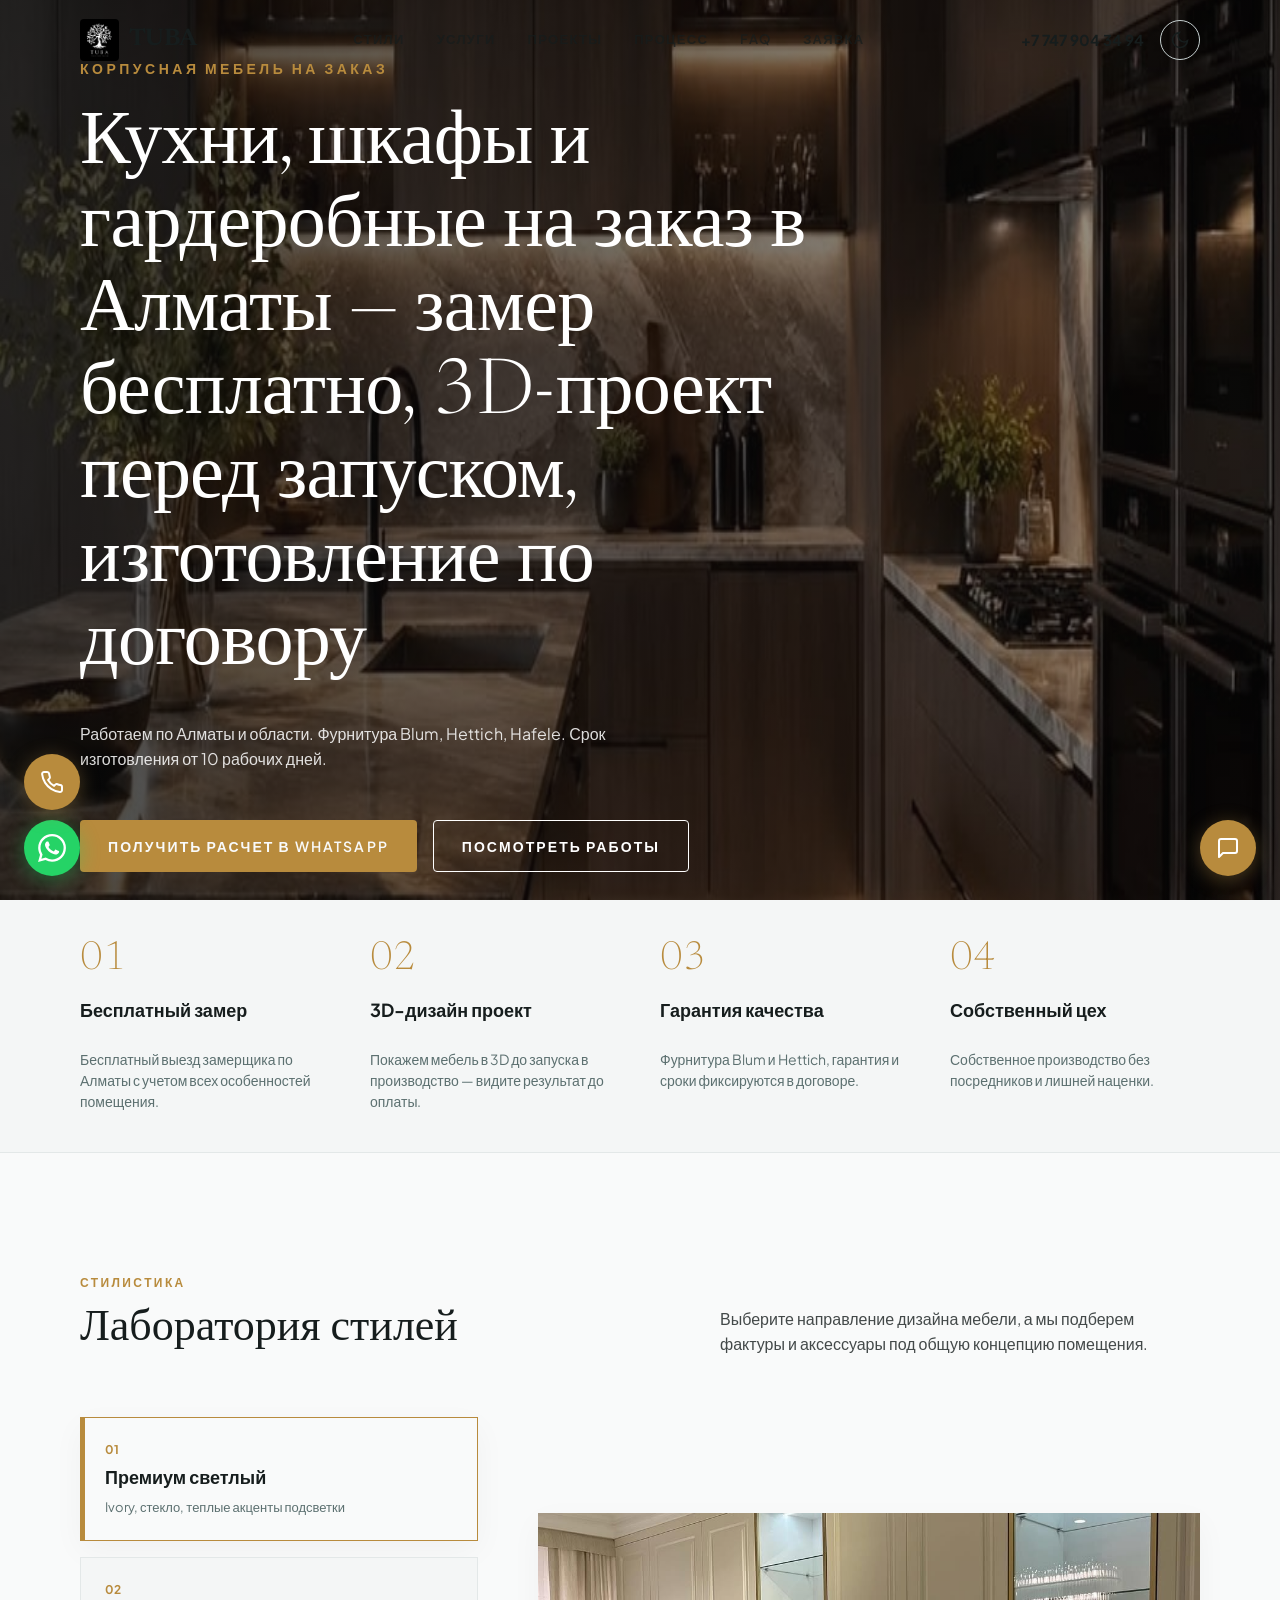
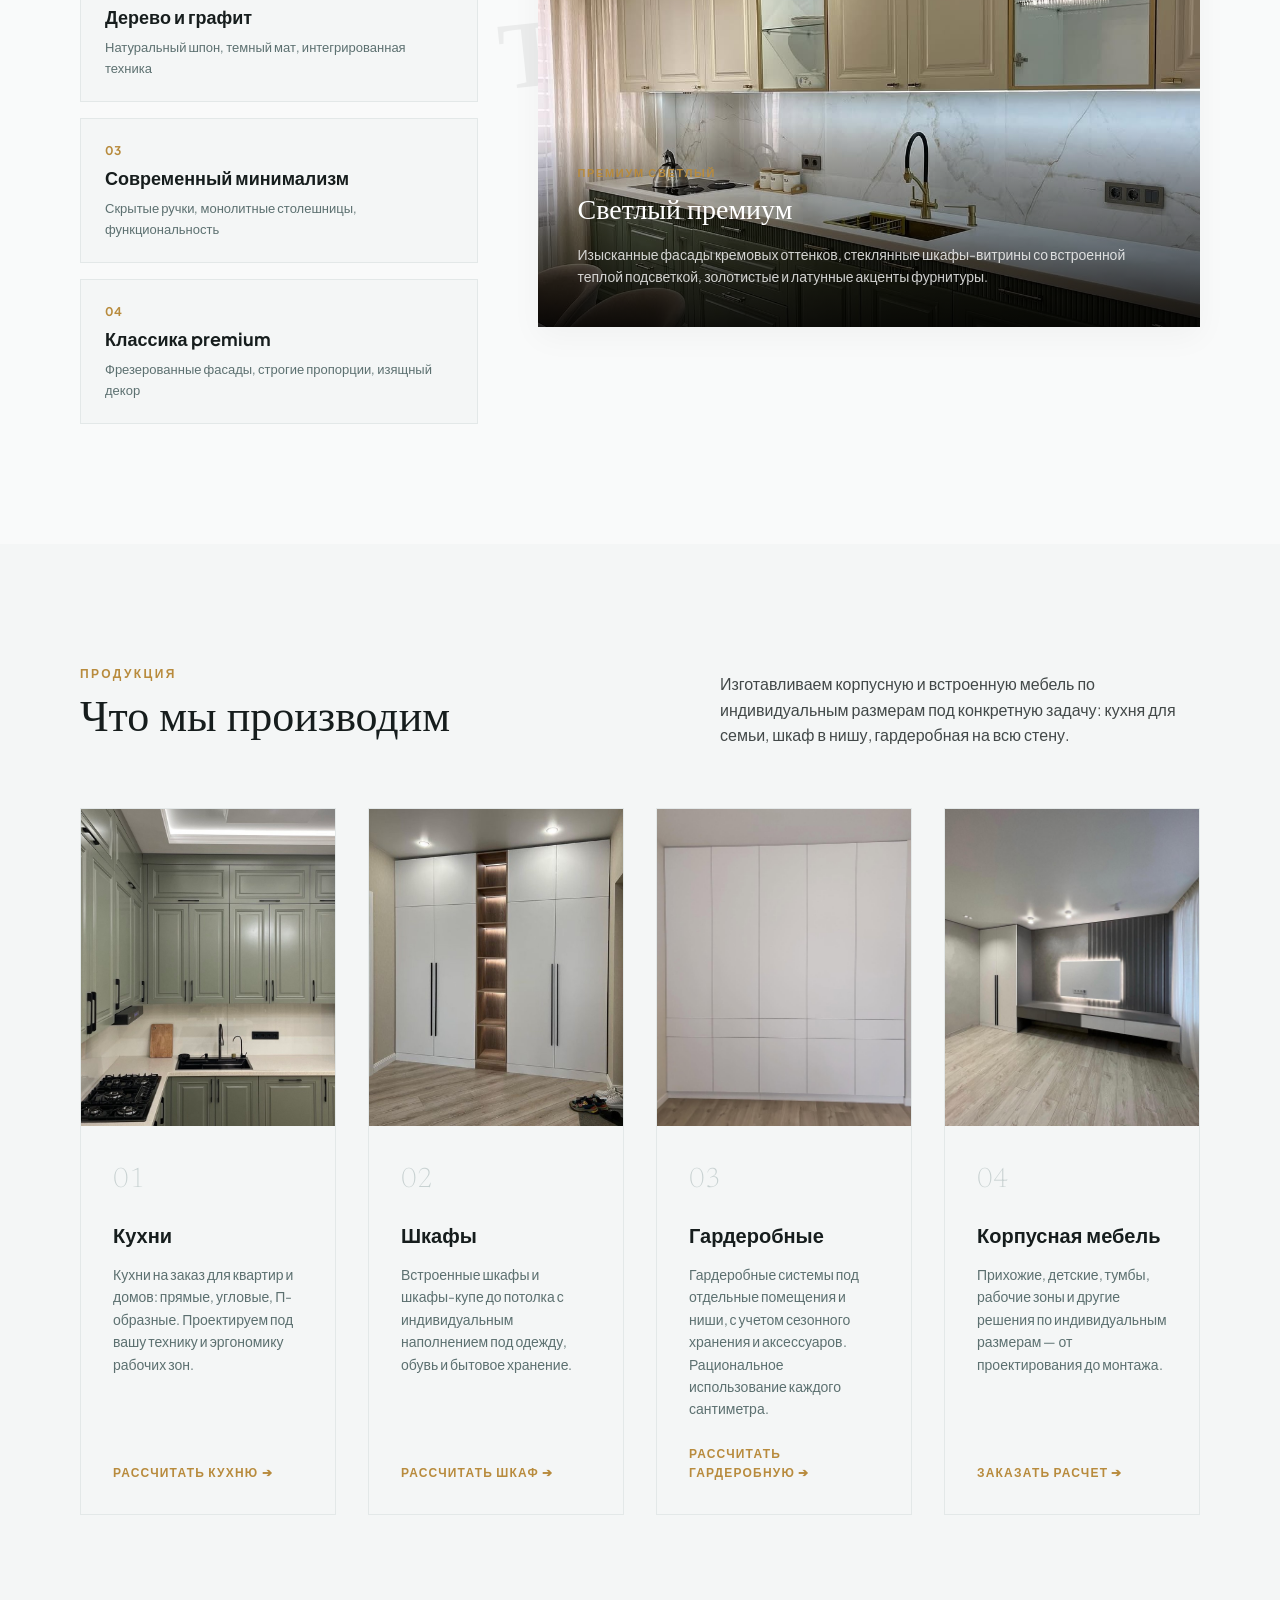
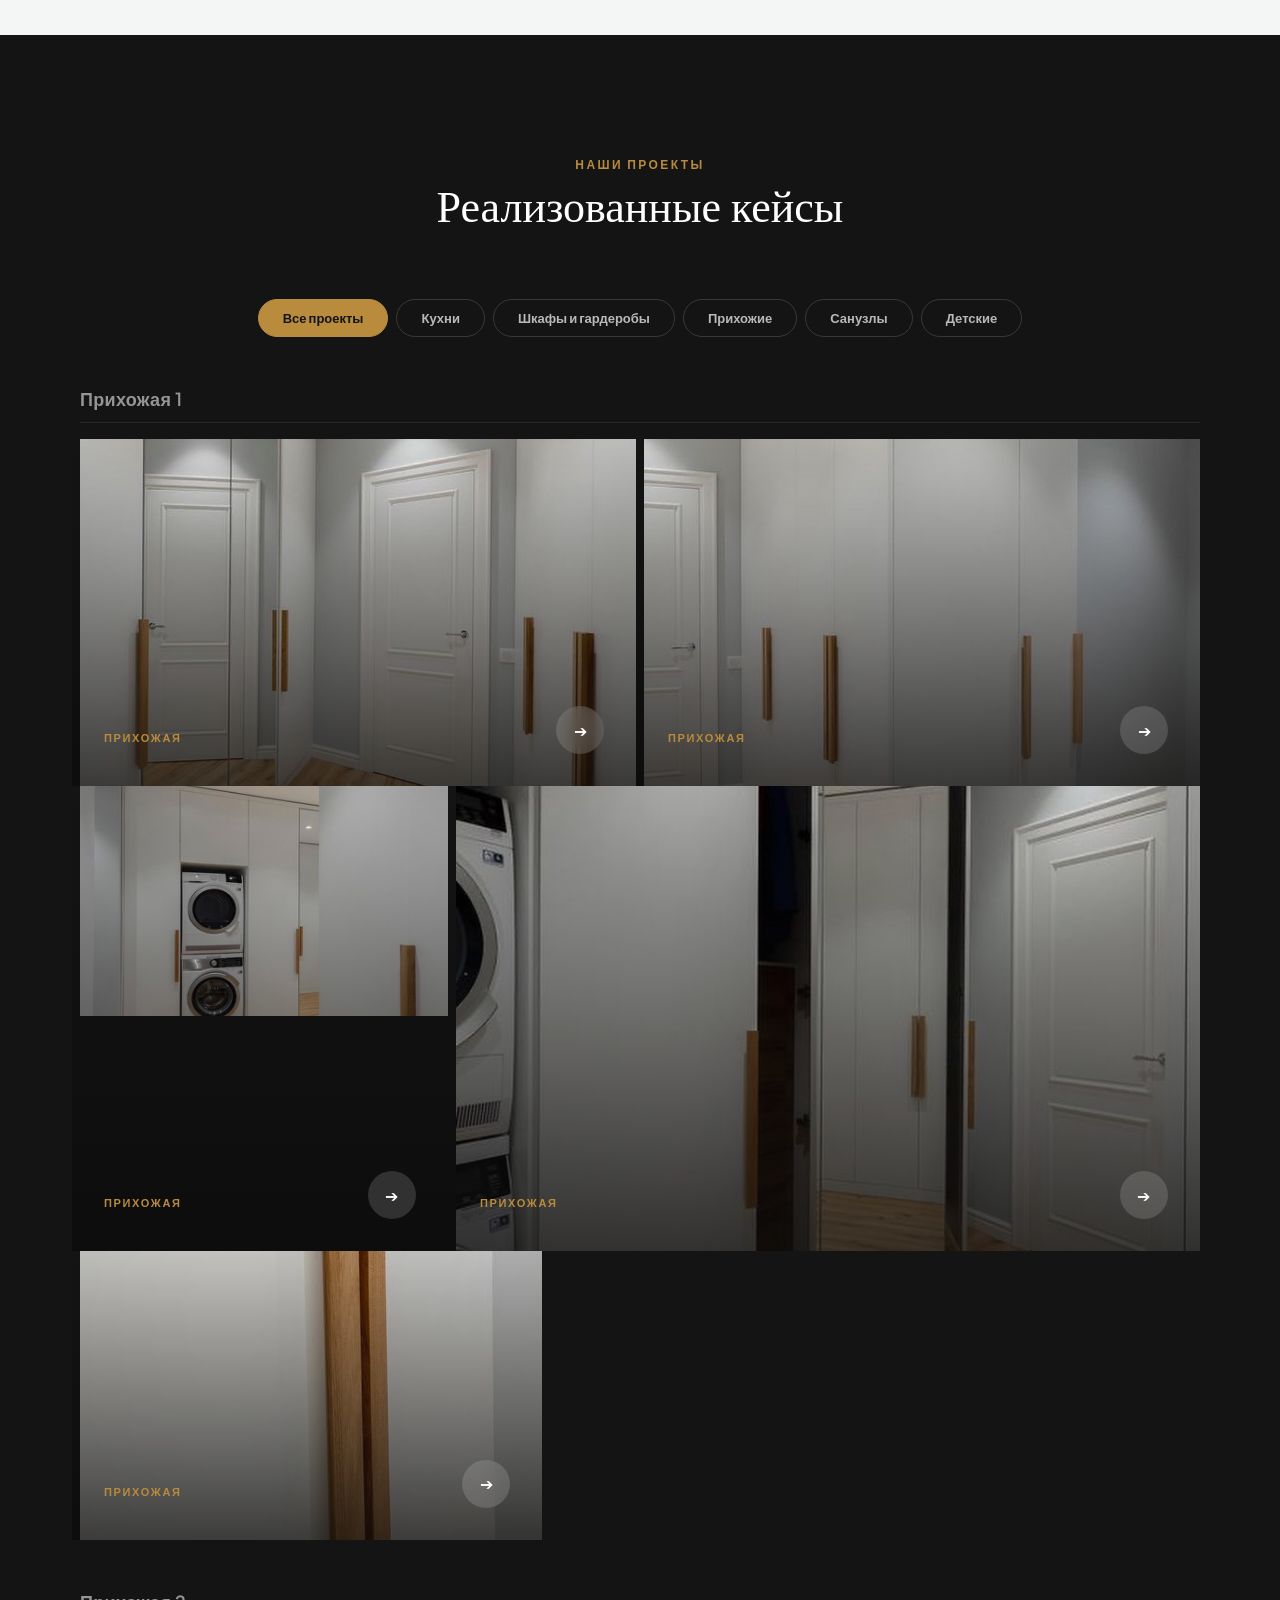
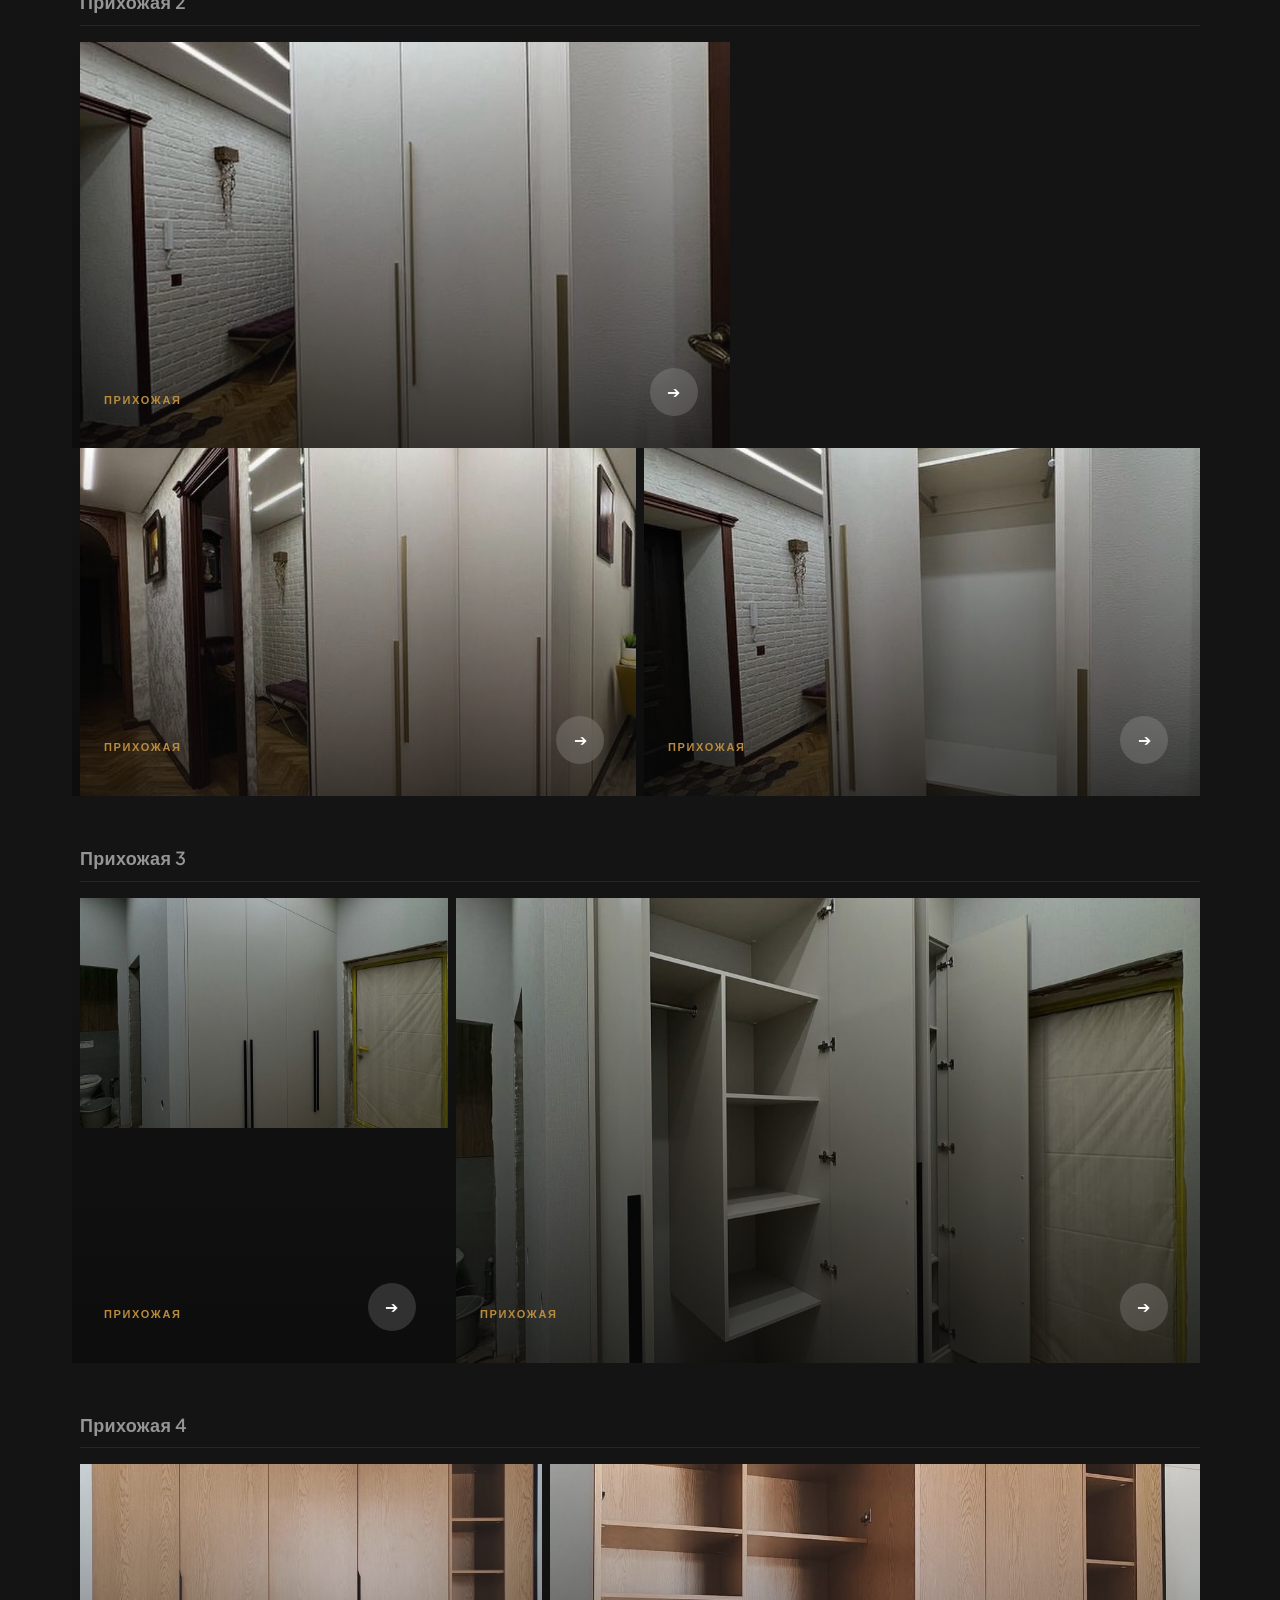
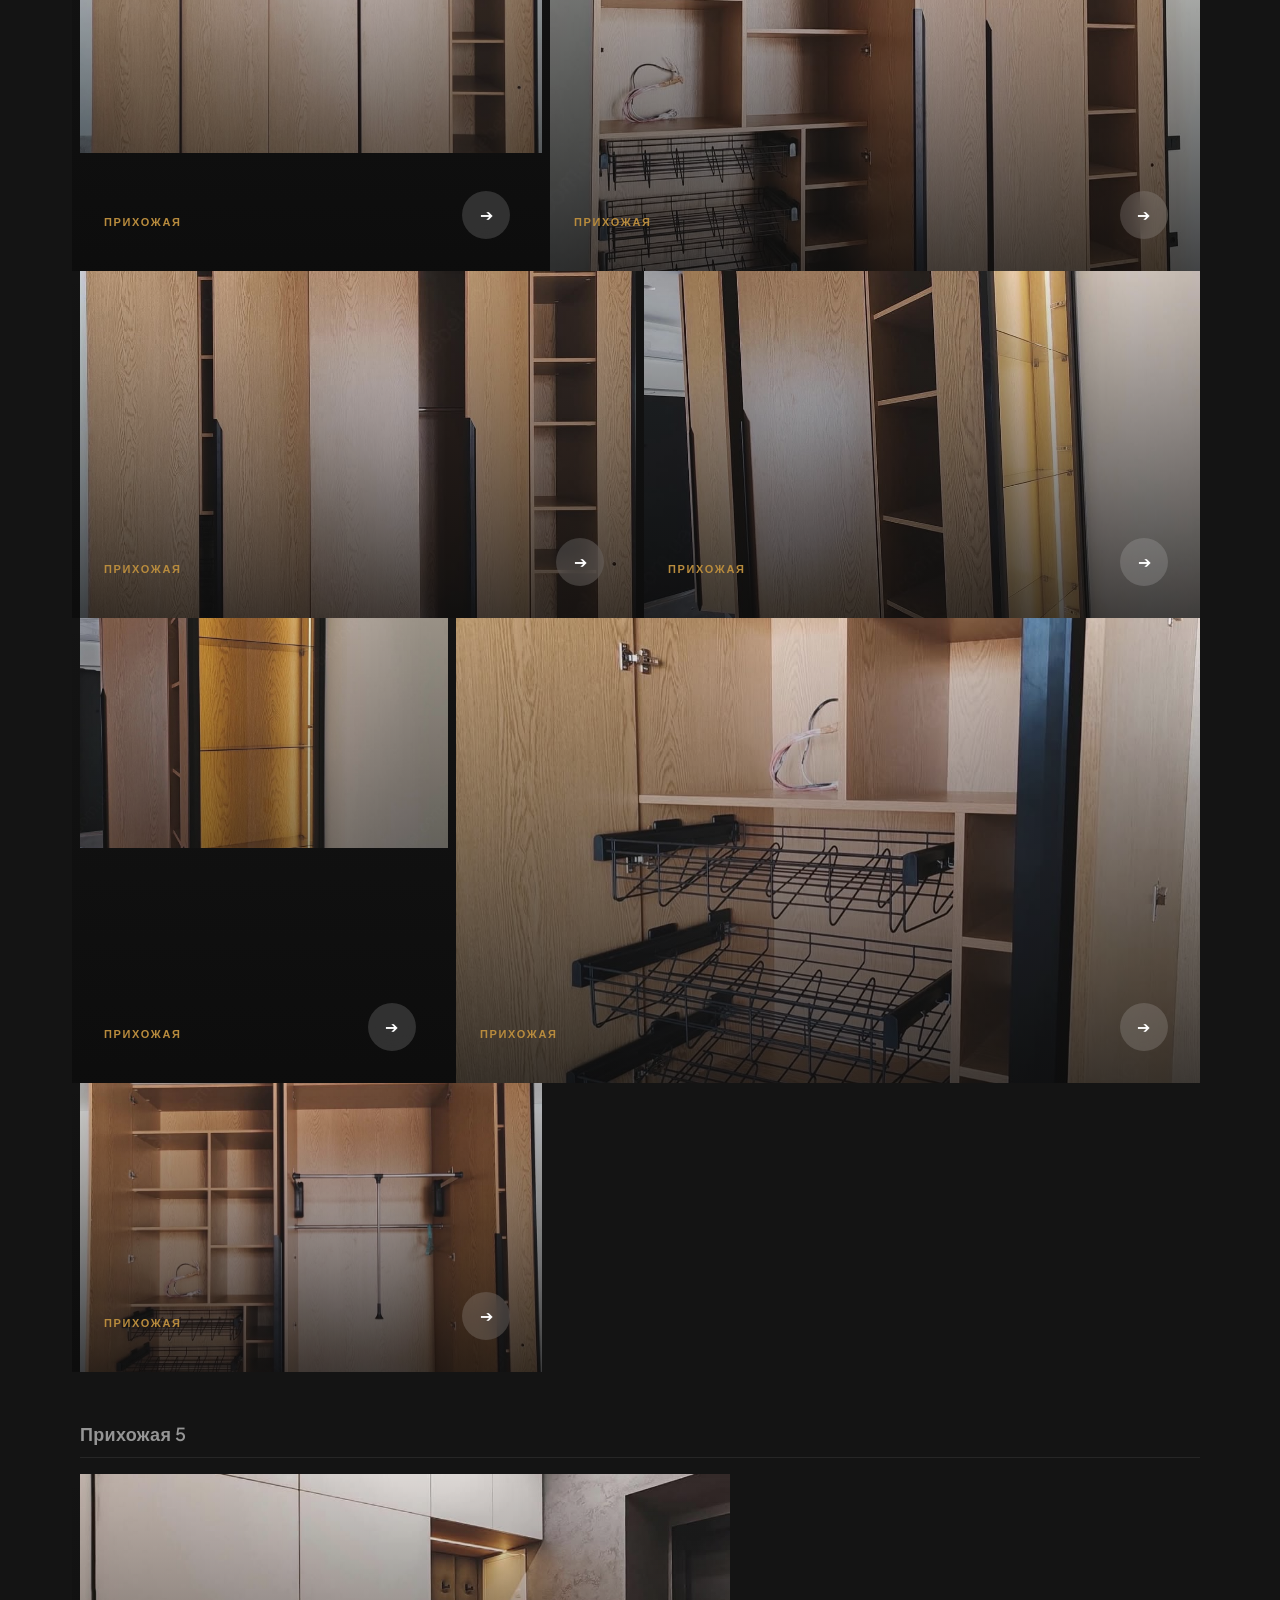
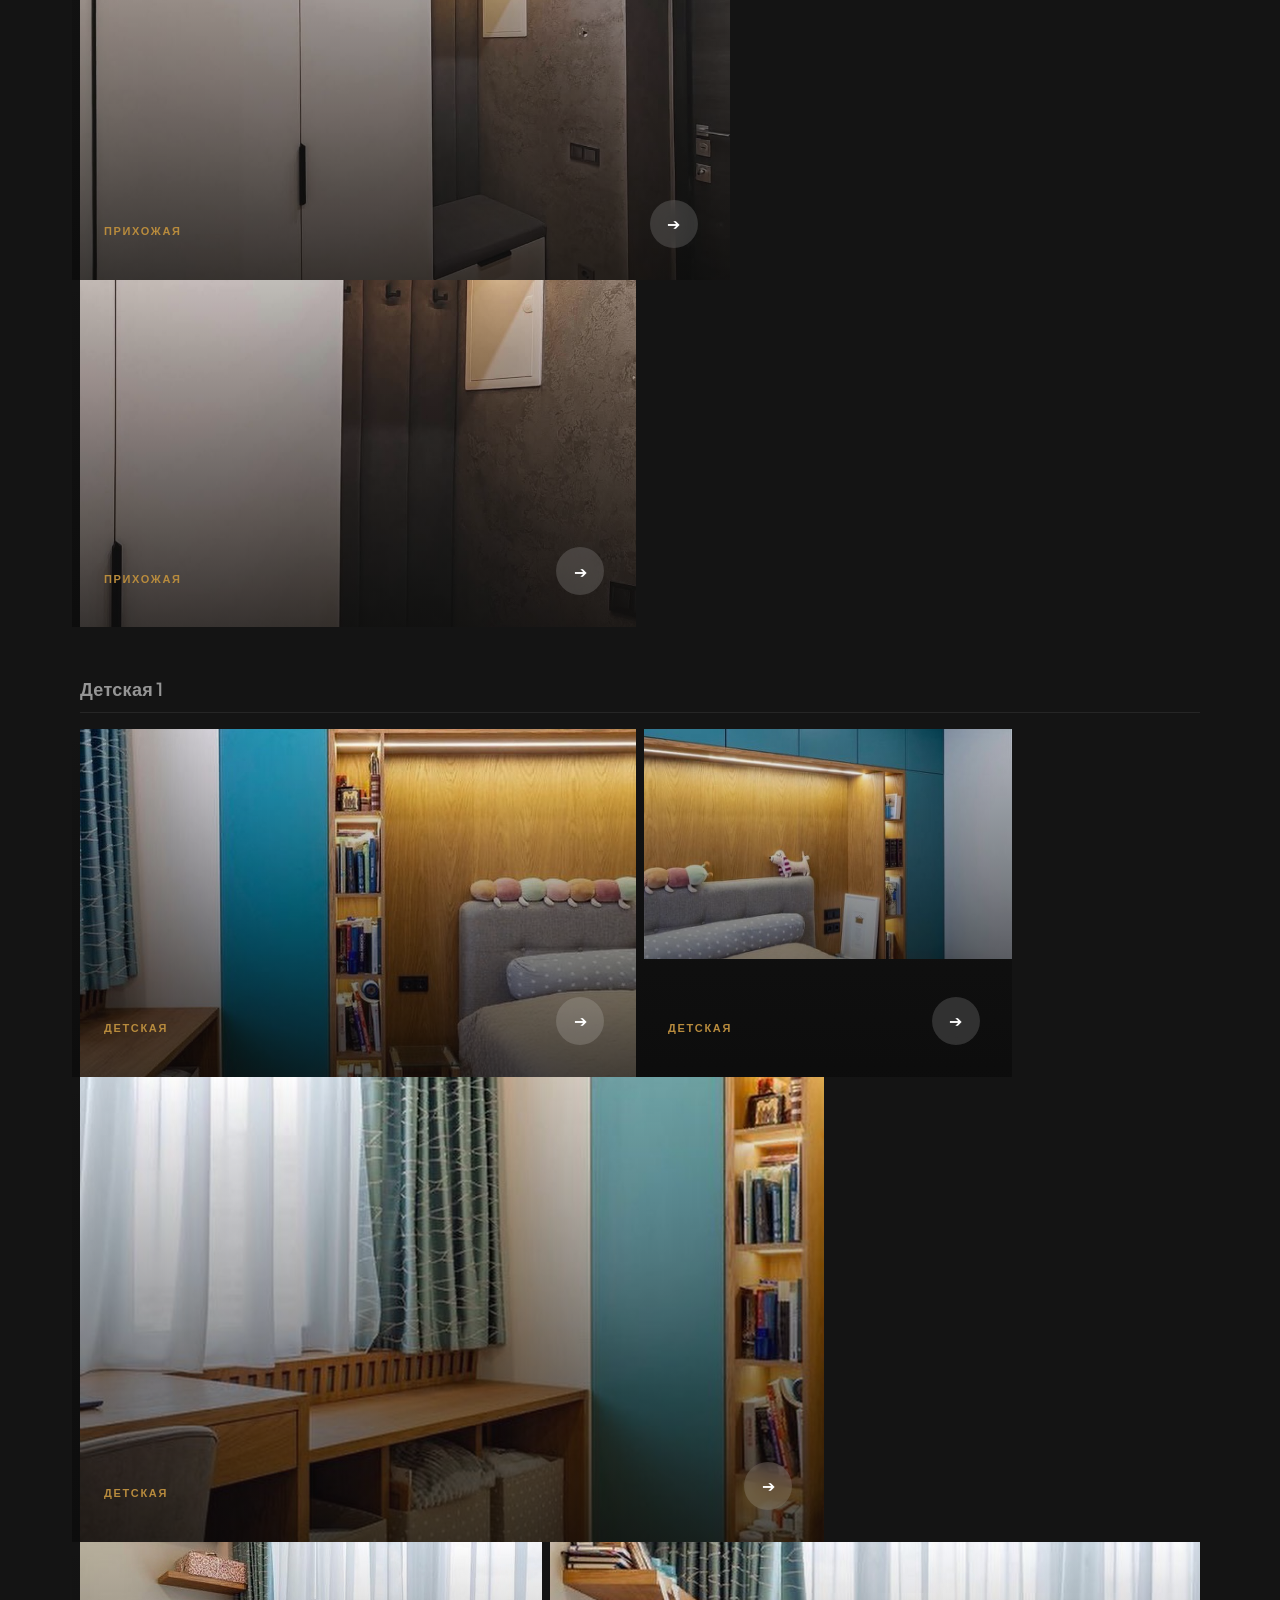
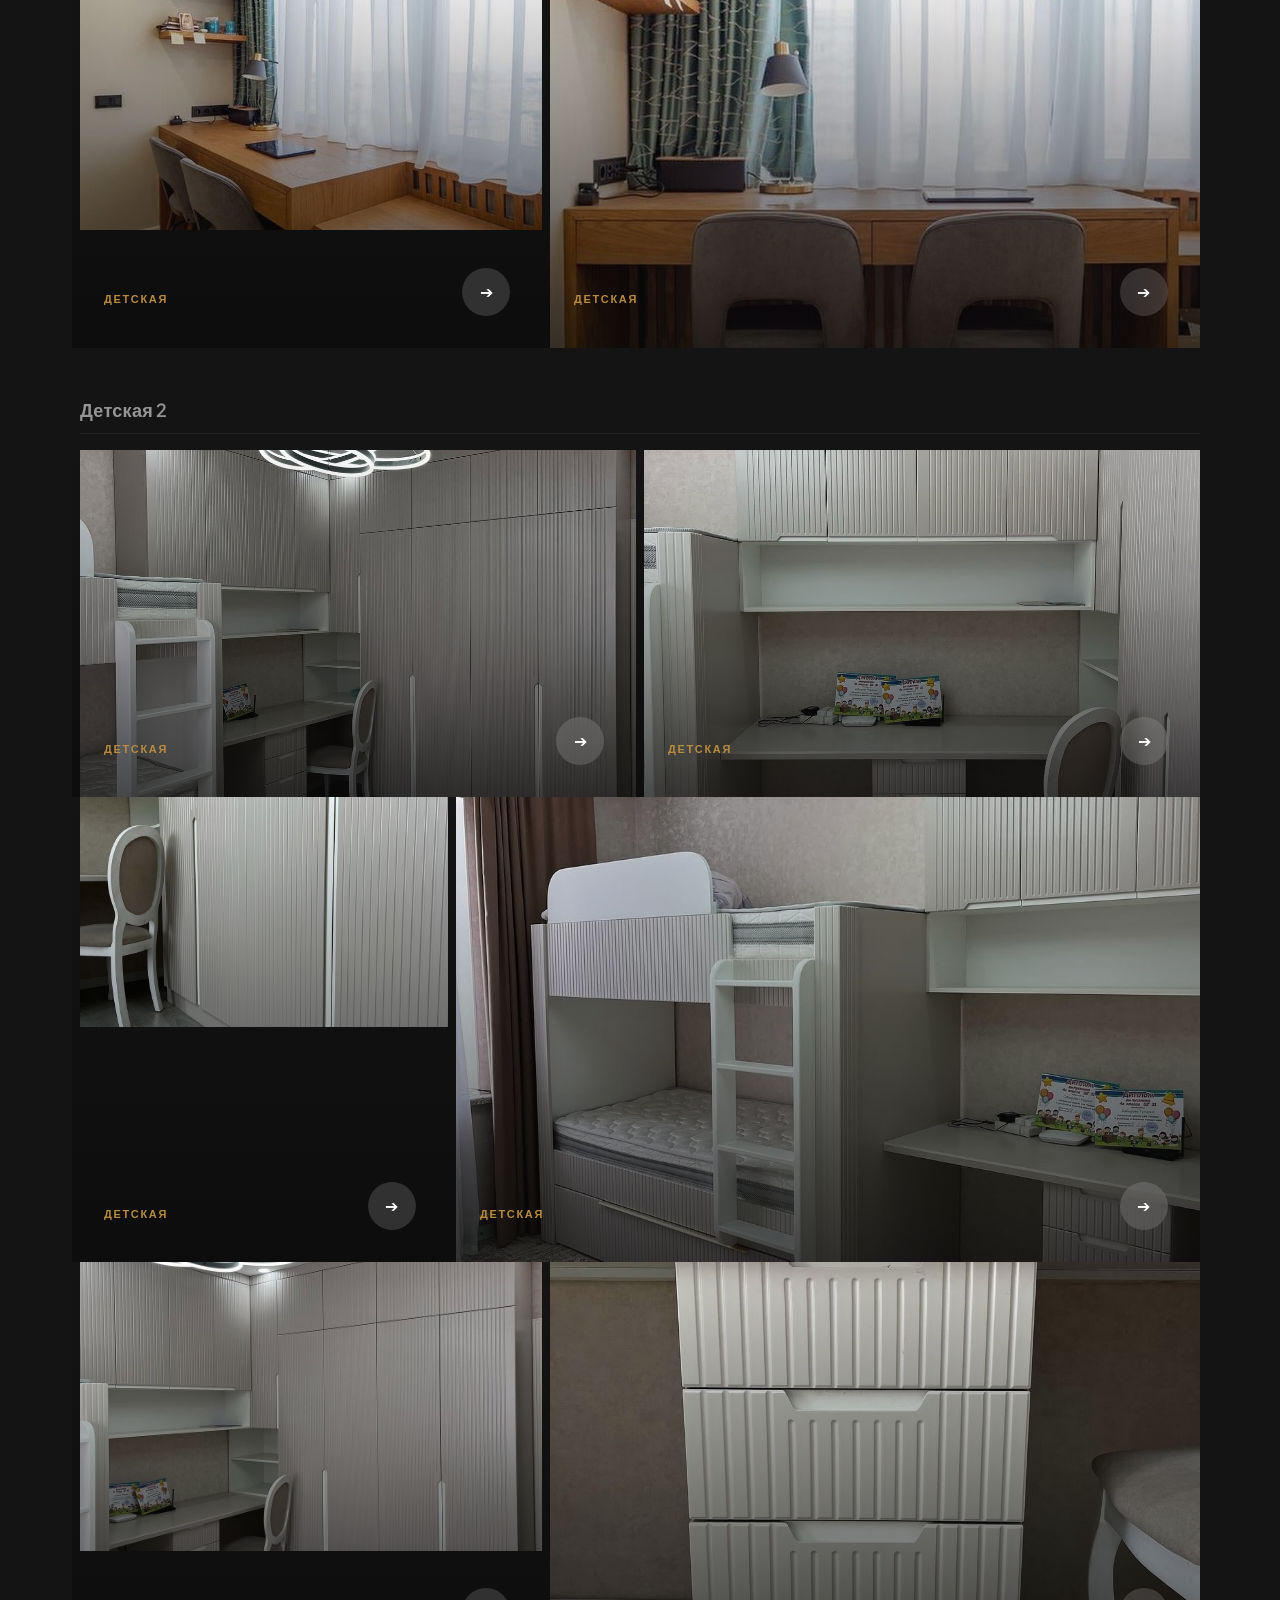
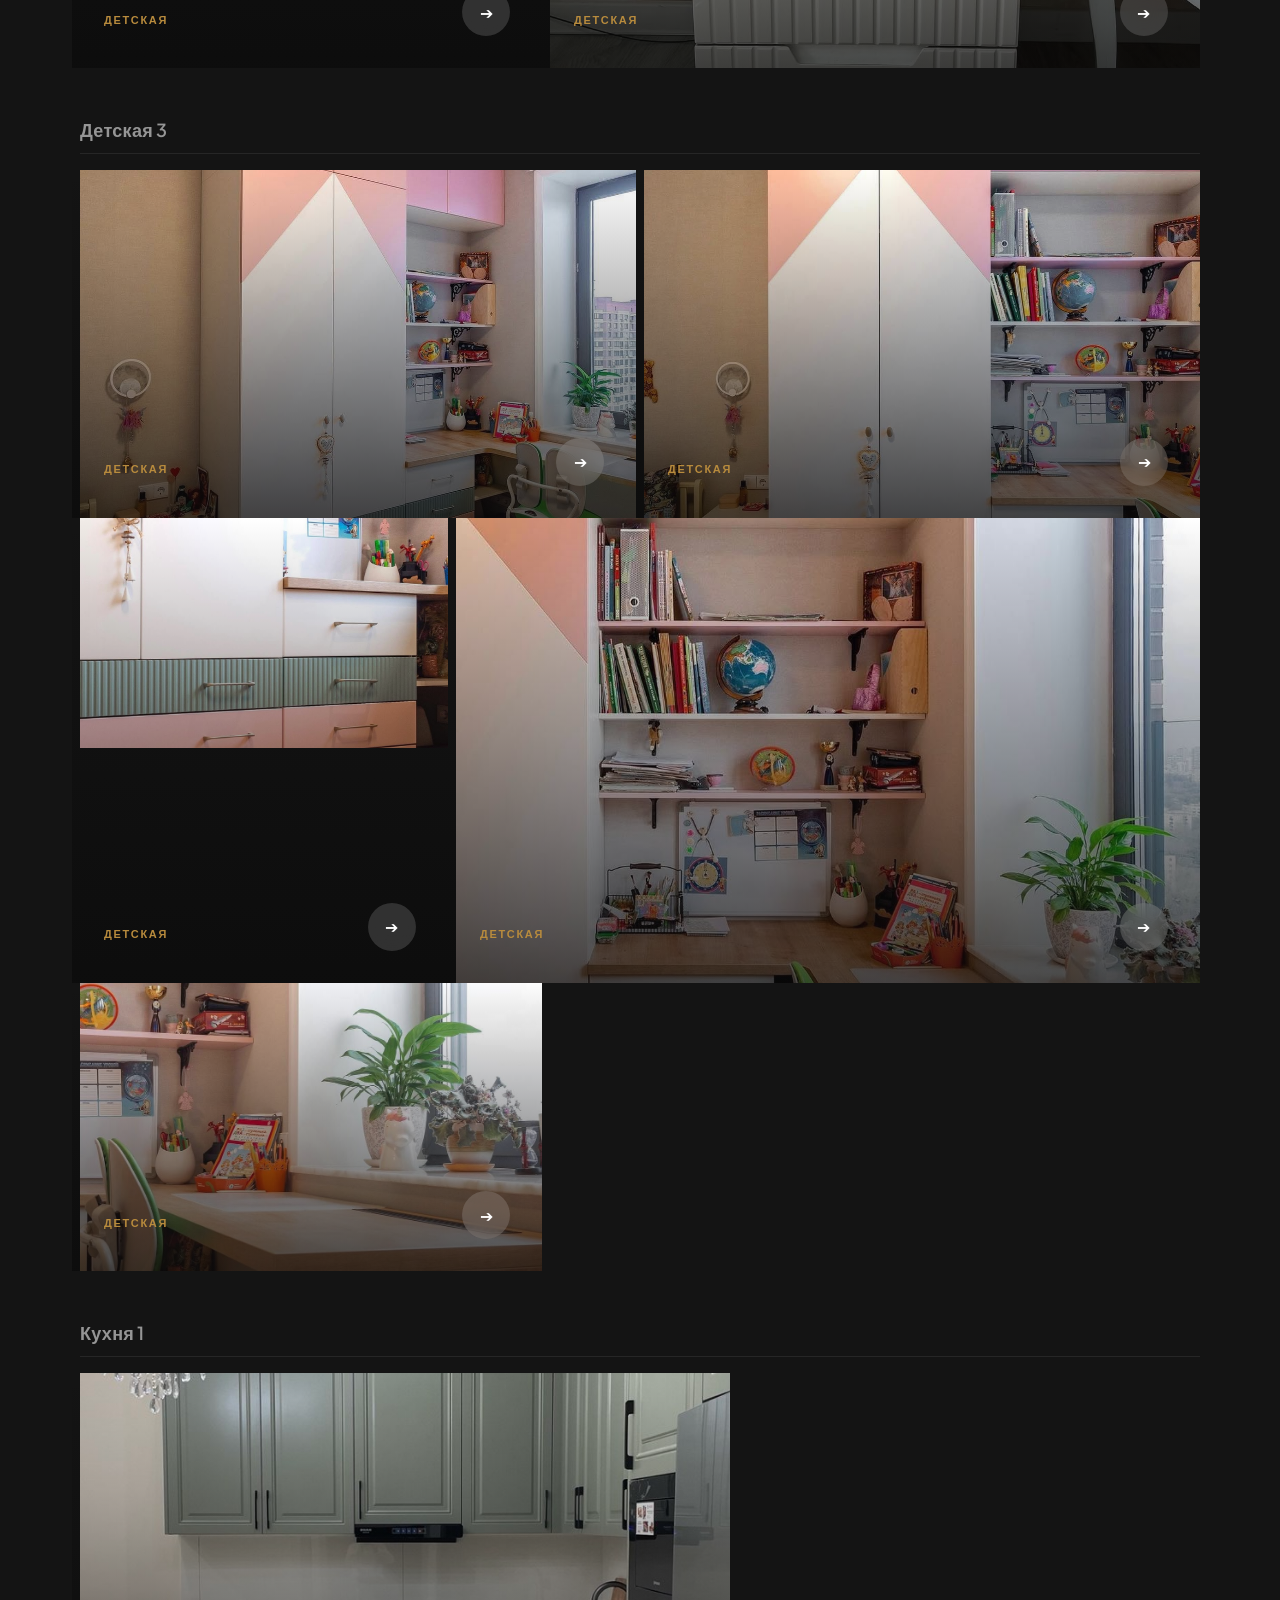
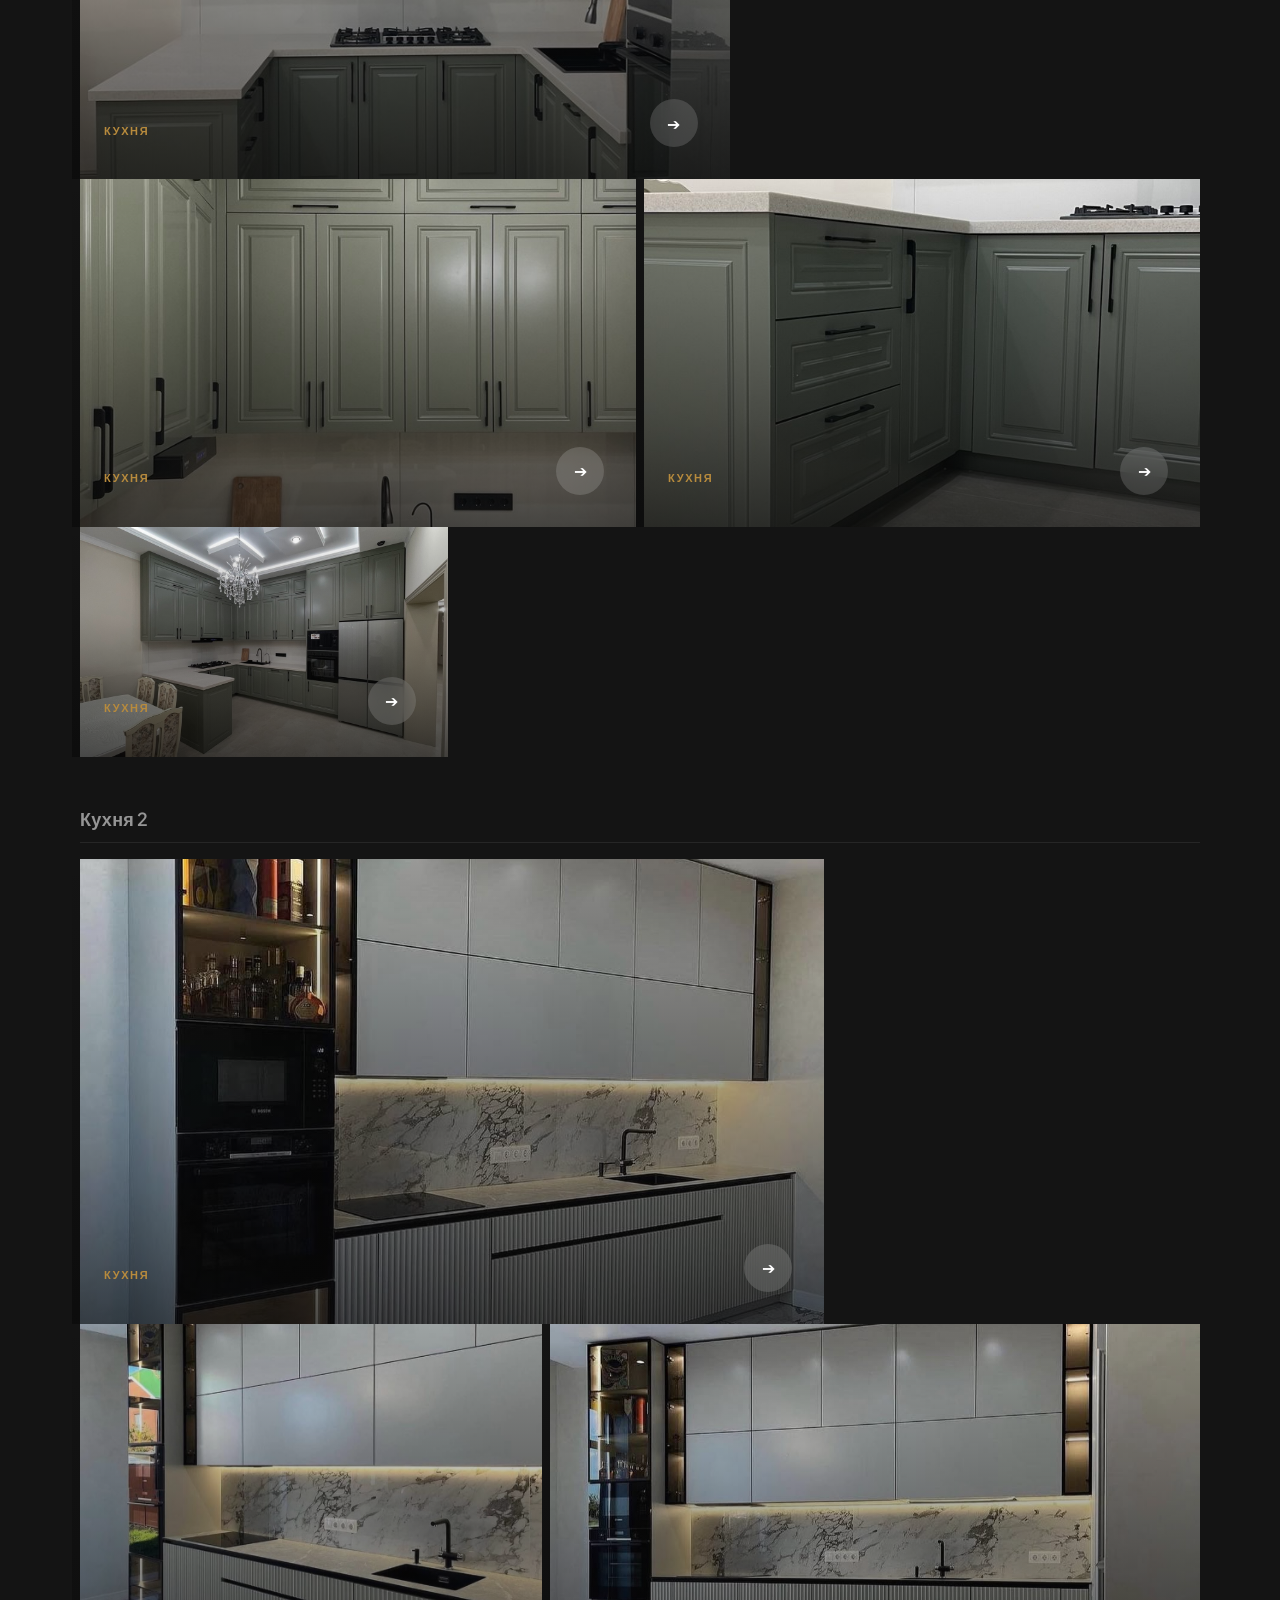
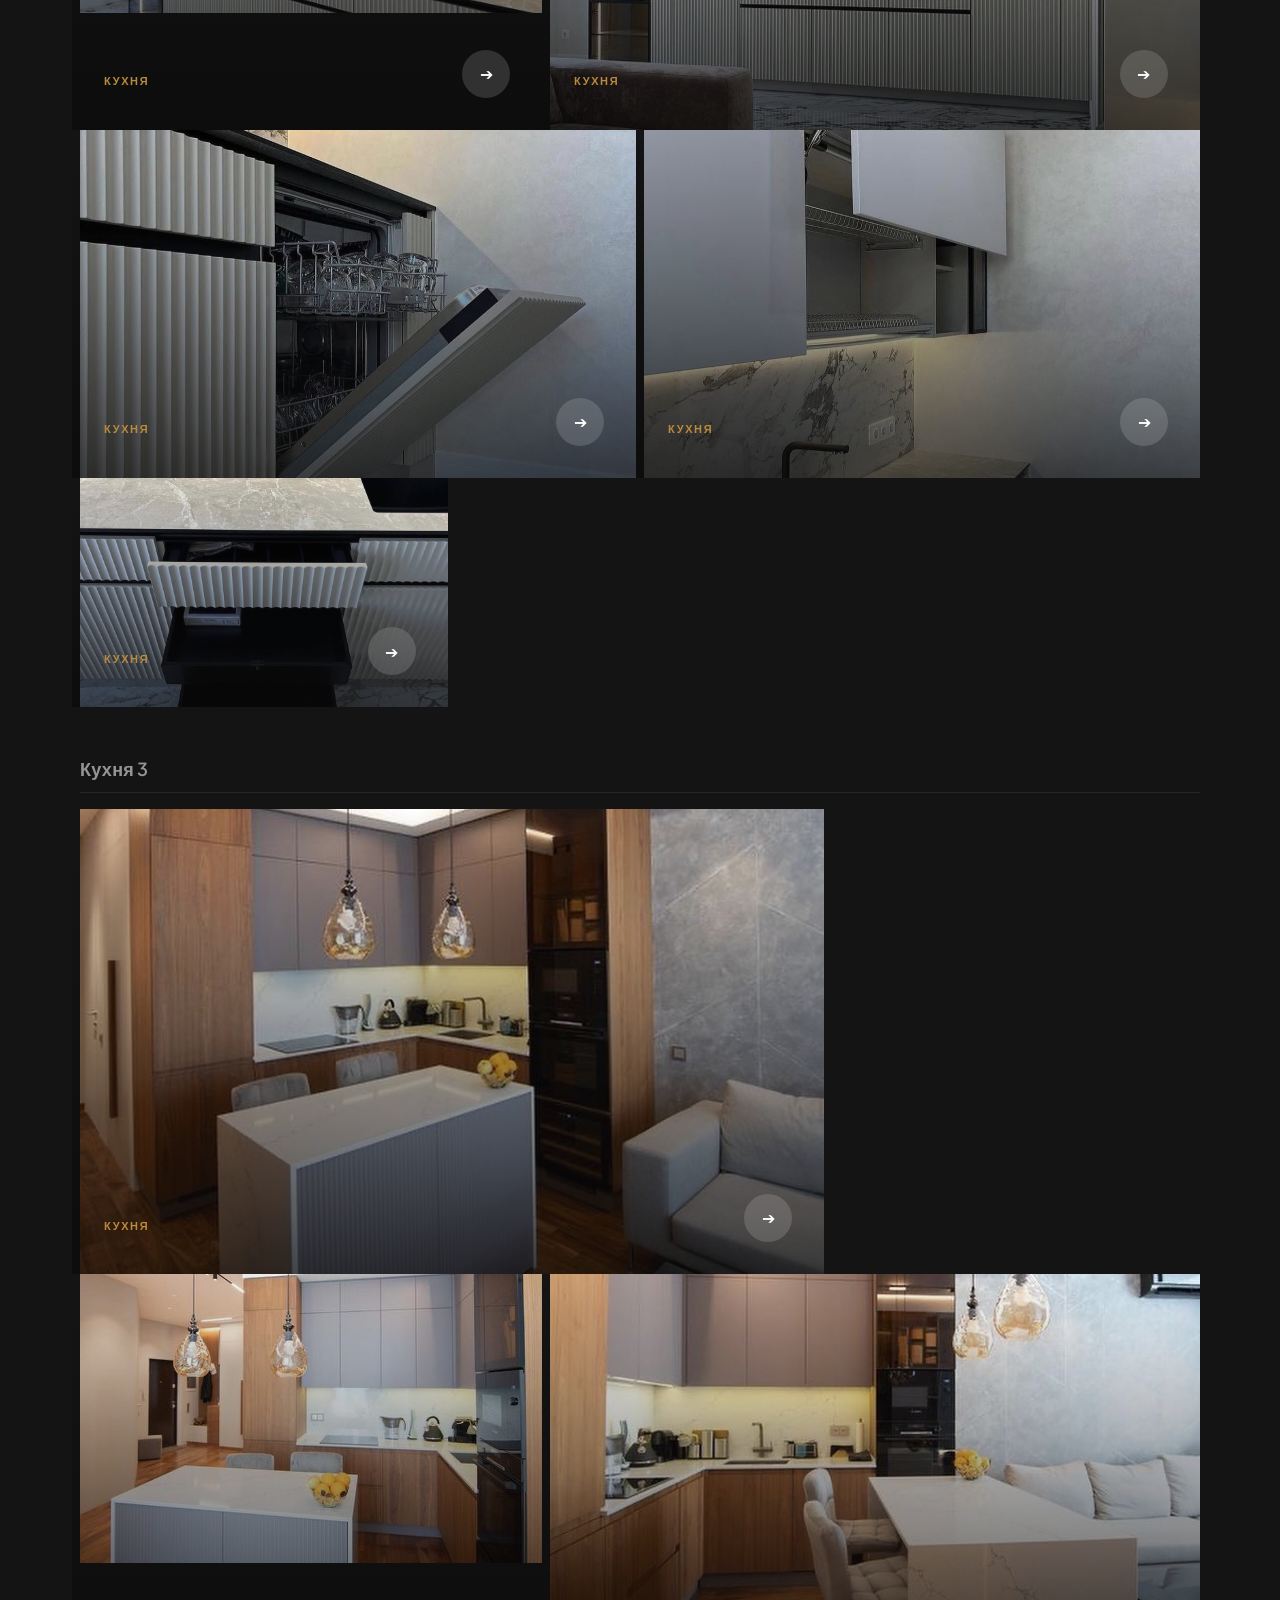
==== commit b6db426b: "fix: use actual logo JPG in header and favicon" ====
--- a/index.html
+++ b/index.html
@@ -18,7 +18,8 @@
   <meta property="og:image" content="assets/kitchen 1_01.jpg">
 
   <!-- Favicon -->
-  <link rel="icon" href="data:image/svg+xml,<svg xmlns=%22http://www.w3.org/2000/svg%22 viewBox=%220 0 100 100%22><text y=%22.9em%22 font-size=%2290%22>🪑</text></svg>">
+  <link rel="icon" type="image/jpeg" href="assets/tuba-logo.jpg">
+  <link rel="apple-touch-icon" href="assets/tuba-logo.jpg">
 
   <!-- Stylesheet -->
   <link rel="stylesheet" href="assets/css/grid.css">
@@ -71,6 +72,7 @@
   <header class="site-header" id="siteHeader">
     <div class="container header-container">
       <a class="brand" href="#top" aria-label="TUBA на главную">
+        <img class="brand-logo" src="assets/tuba-logo.jpg" alt="TUBA">
         <span class="brand-name">TUBA</span>
       </a>
       
--- a/styles.css
+++ b/styles.css
@@ -174,6 +174,38 @@
   transform: translateY(-2px);
 }
 
+/* Watermark: TUBA logo as semi-transparent background on all content sections */
+main > section:not(.hero):not(.props-strip) {
+  position: relative;
+  overflow: hidden;
+}
+main > section:not(.hero):not(.props-strip)::before {
+  content: "";
+  position: absolute;
+  top: 50%;
+  left: 50%;
+  width: clamp(200px, 35vw, 400px);
+  height: clamp(60px, 10.5vw, 120px);
+  transform: translate(-50%, -50%) rotate(-6deg);
+  background: url("assets/tuba-logo.svg") center/contain no-repeat;
+  opacity: 0.05;
+  pointer-events: none;
+  z-index: -1;
+}
+@media (max-width: 767px) {
+  main > section:not(.hero):not(.props-strip)::before {
+    width: clamp(140px, 45vw, 240px);
+    height: clamp(42px, 13.5vw, 72px);
+    opacity: 0.035;
+  }
+}
+/* Invert watermark on dark sections for visibility */
+.portfolio-section::before,
+[data-theme="dark"] main > section:not(.hero):not(.props-strip)::before {
+  filter: invert(1) brightness(1.5);
+  opacity: 0.06;
+}
+
 /* Sticky Header */
 .site-header {
   position: fixed;
@@ -214,12 +246,19 @@
 .brand {
   display: flex;
   align-items: center;
-  gap: 12px;
+  gap: 10px;
 }
 .brand-logo {
-  height: 40px;
+  height: 36px;
   width: auto;
   border-radius: var(--border-radius-sm);
+  display: block;
+  flex-shrink: 0;
+}
+@media (min-width: 768px) {
+  .brand-logo {
+    height: 42px;
+  }
 }
 .brand-name {
   font-family: var(--font-display);
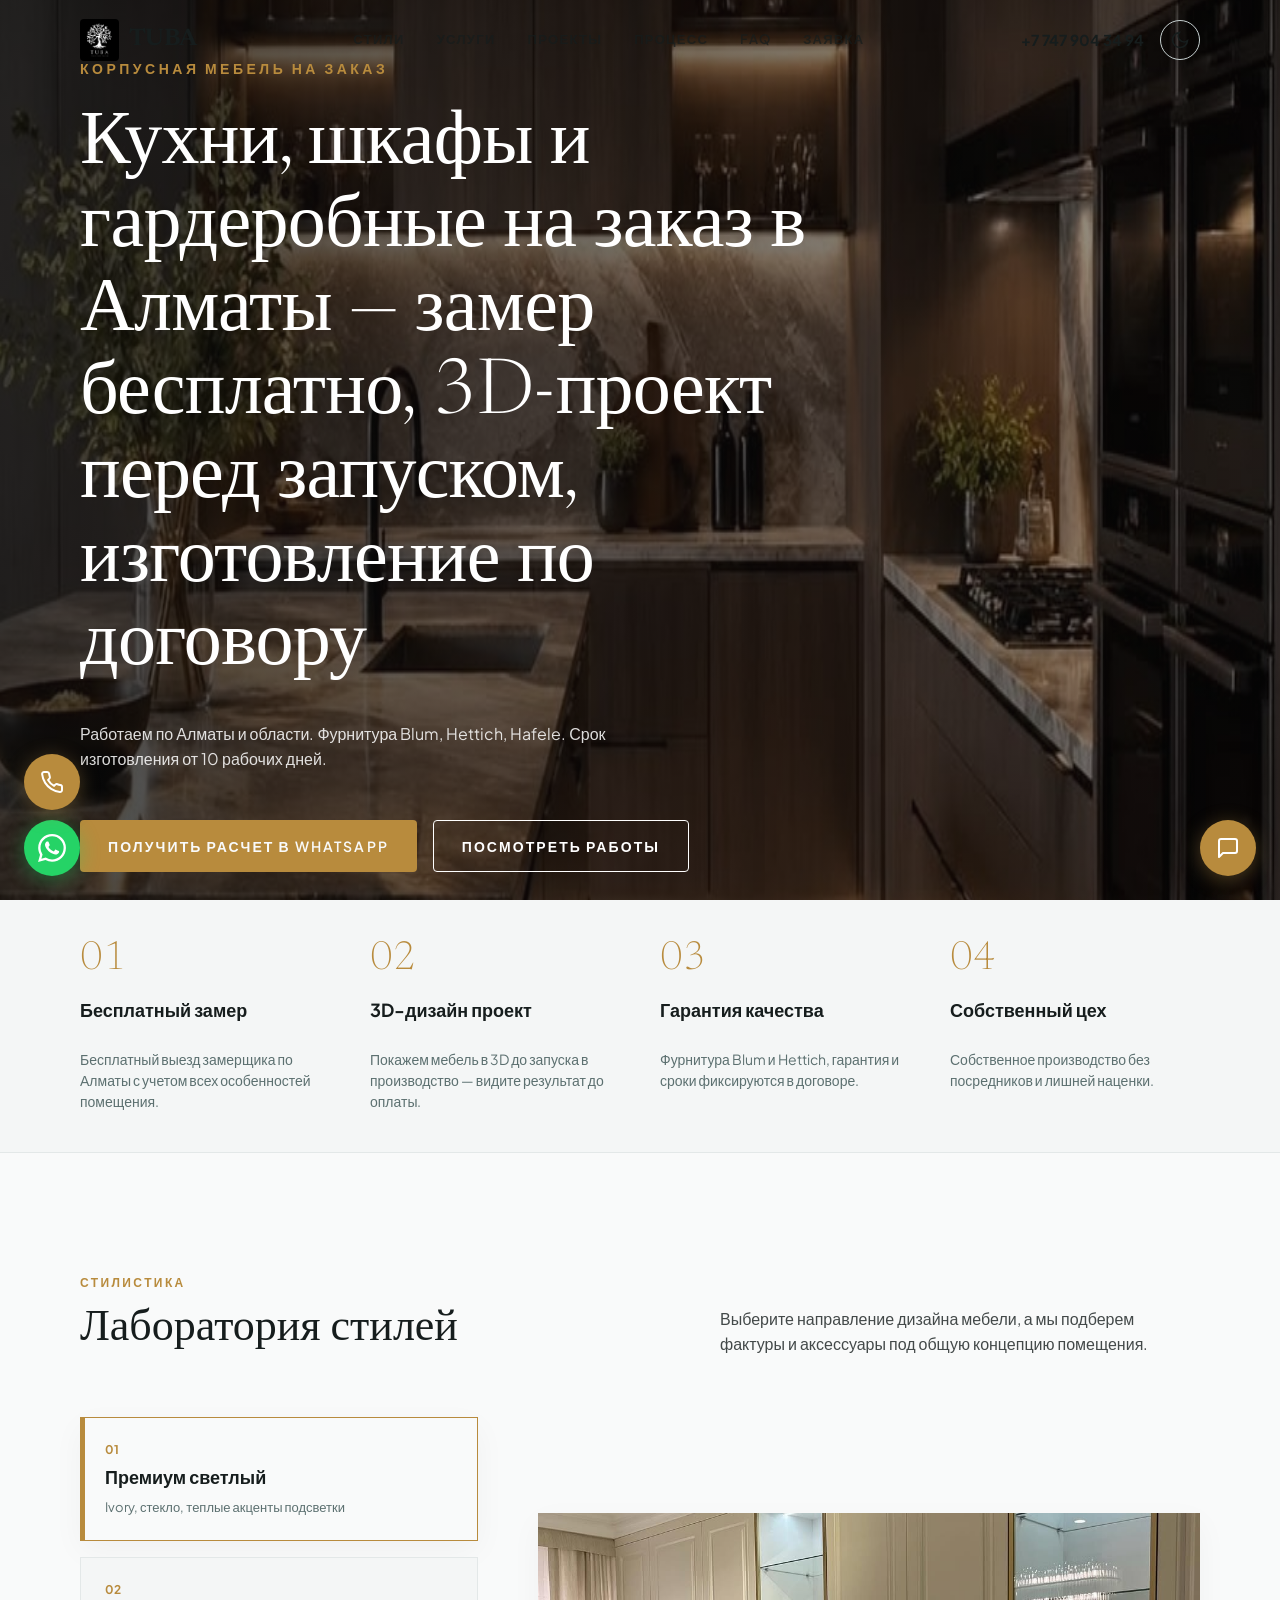
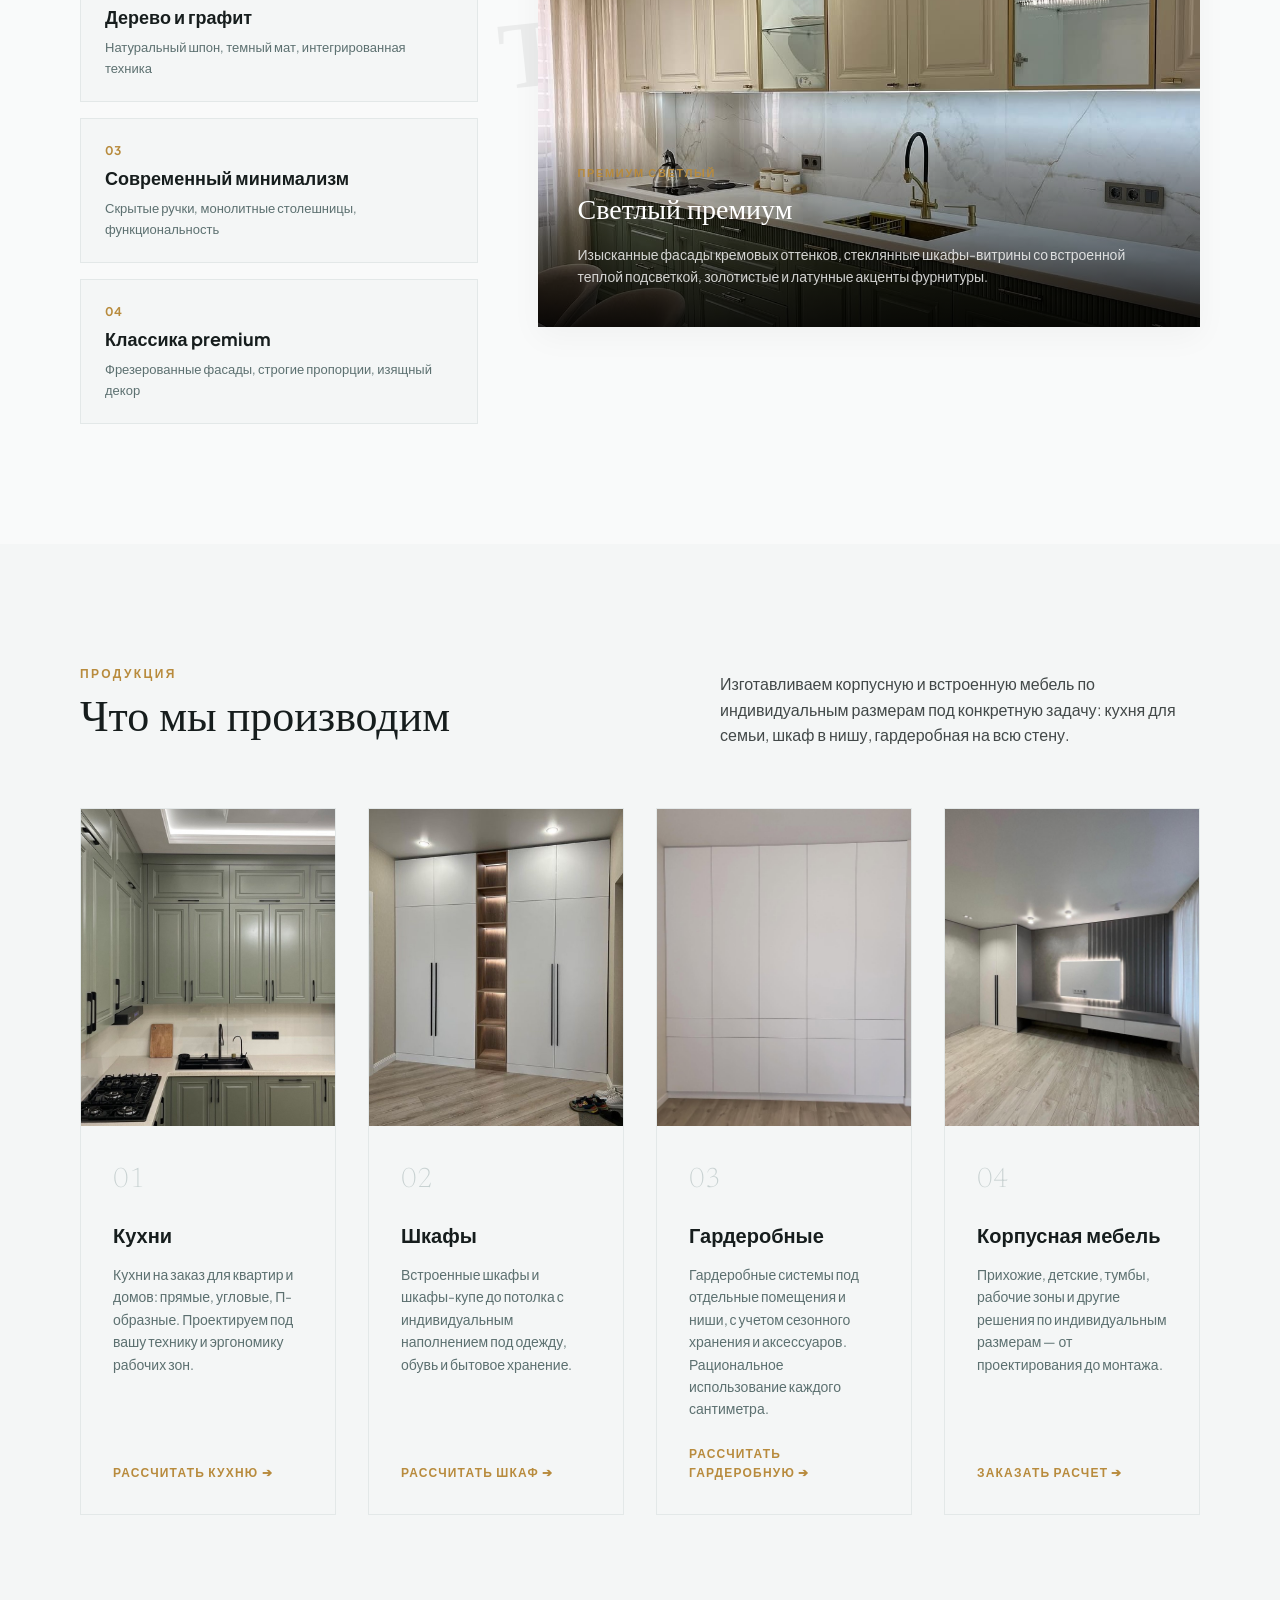
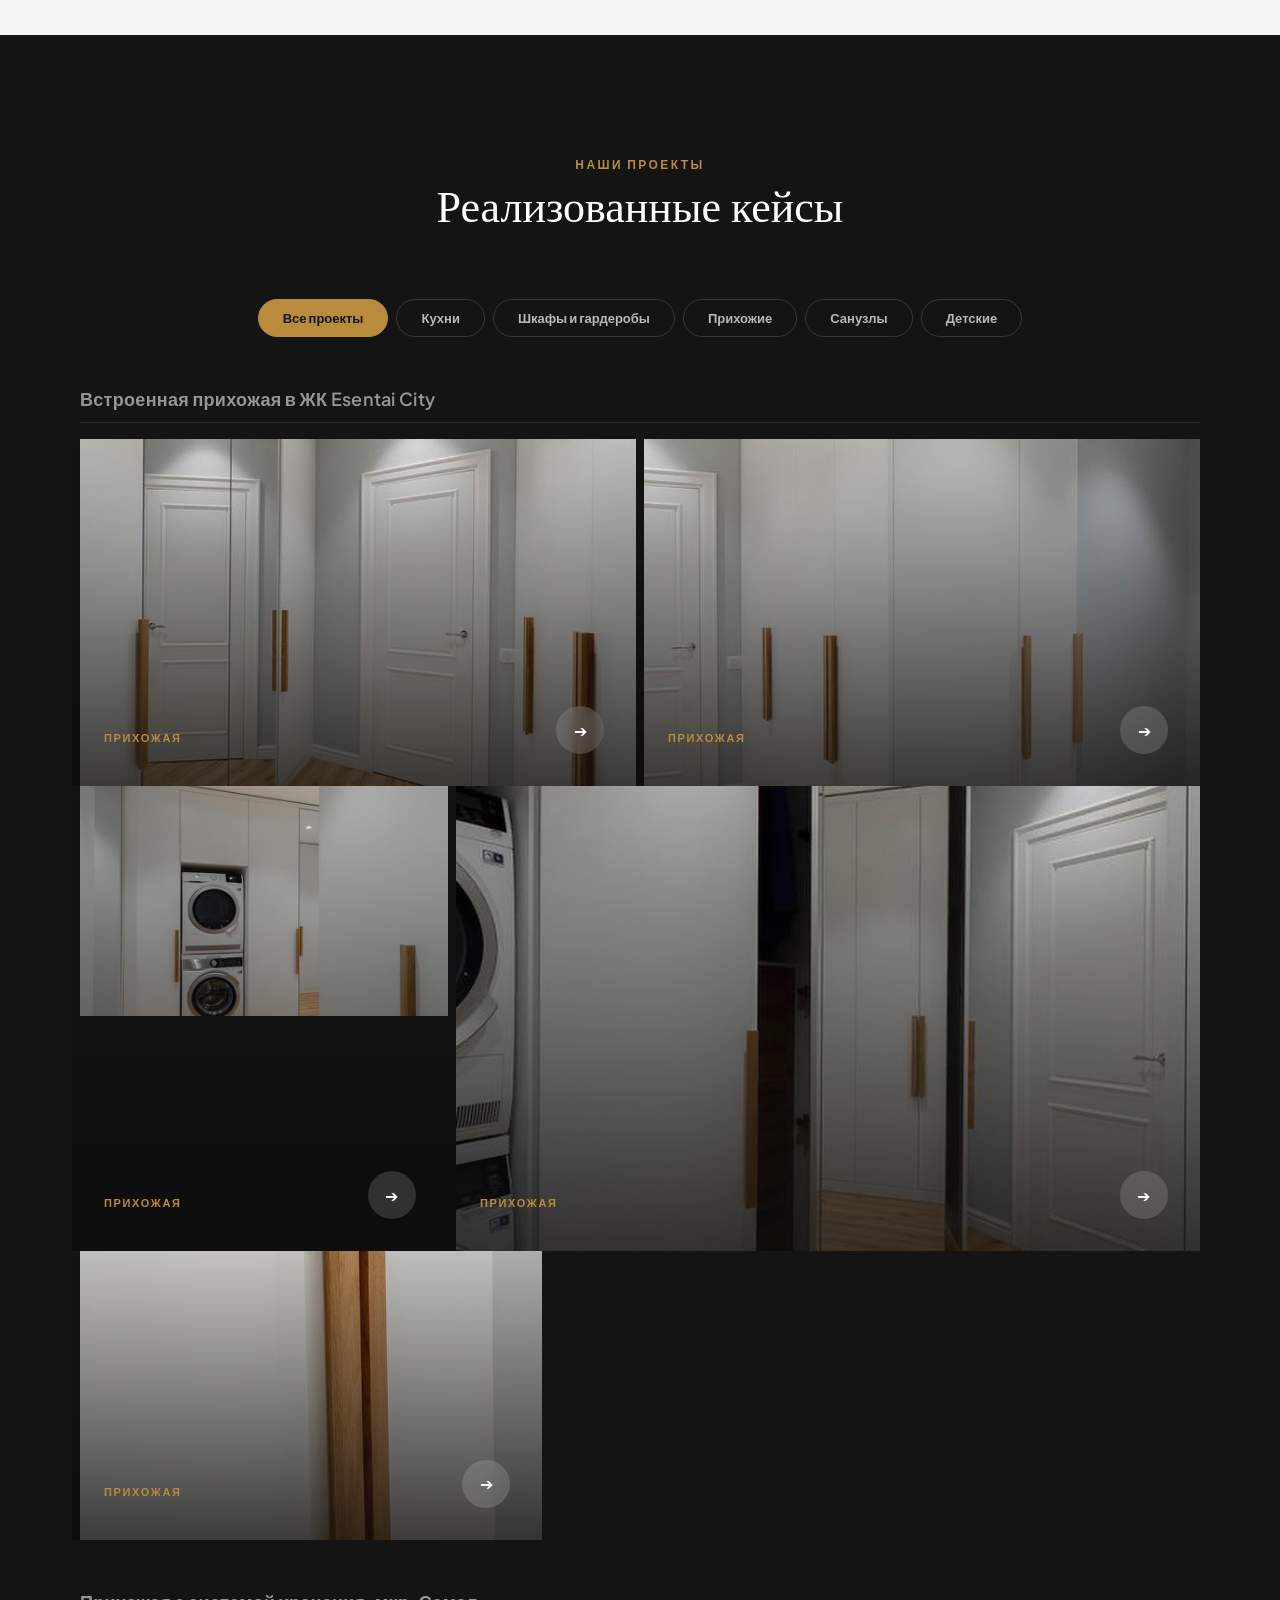
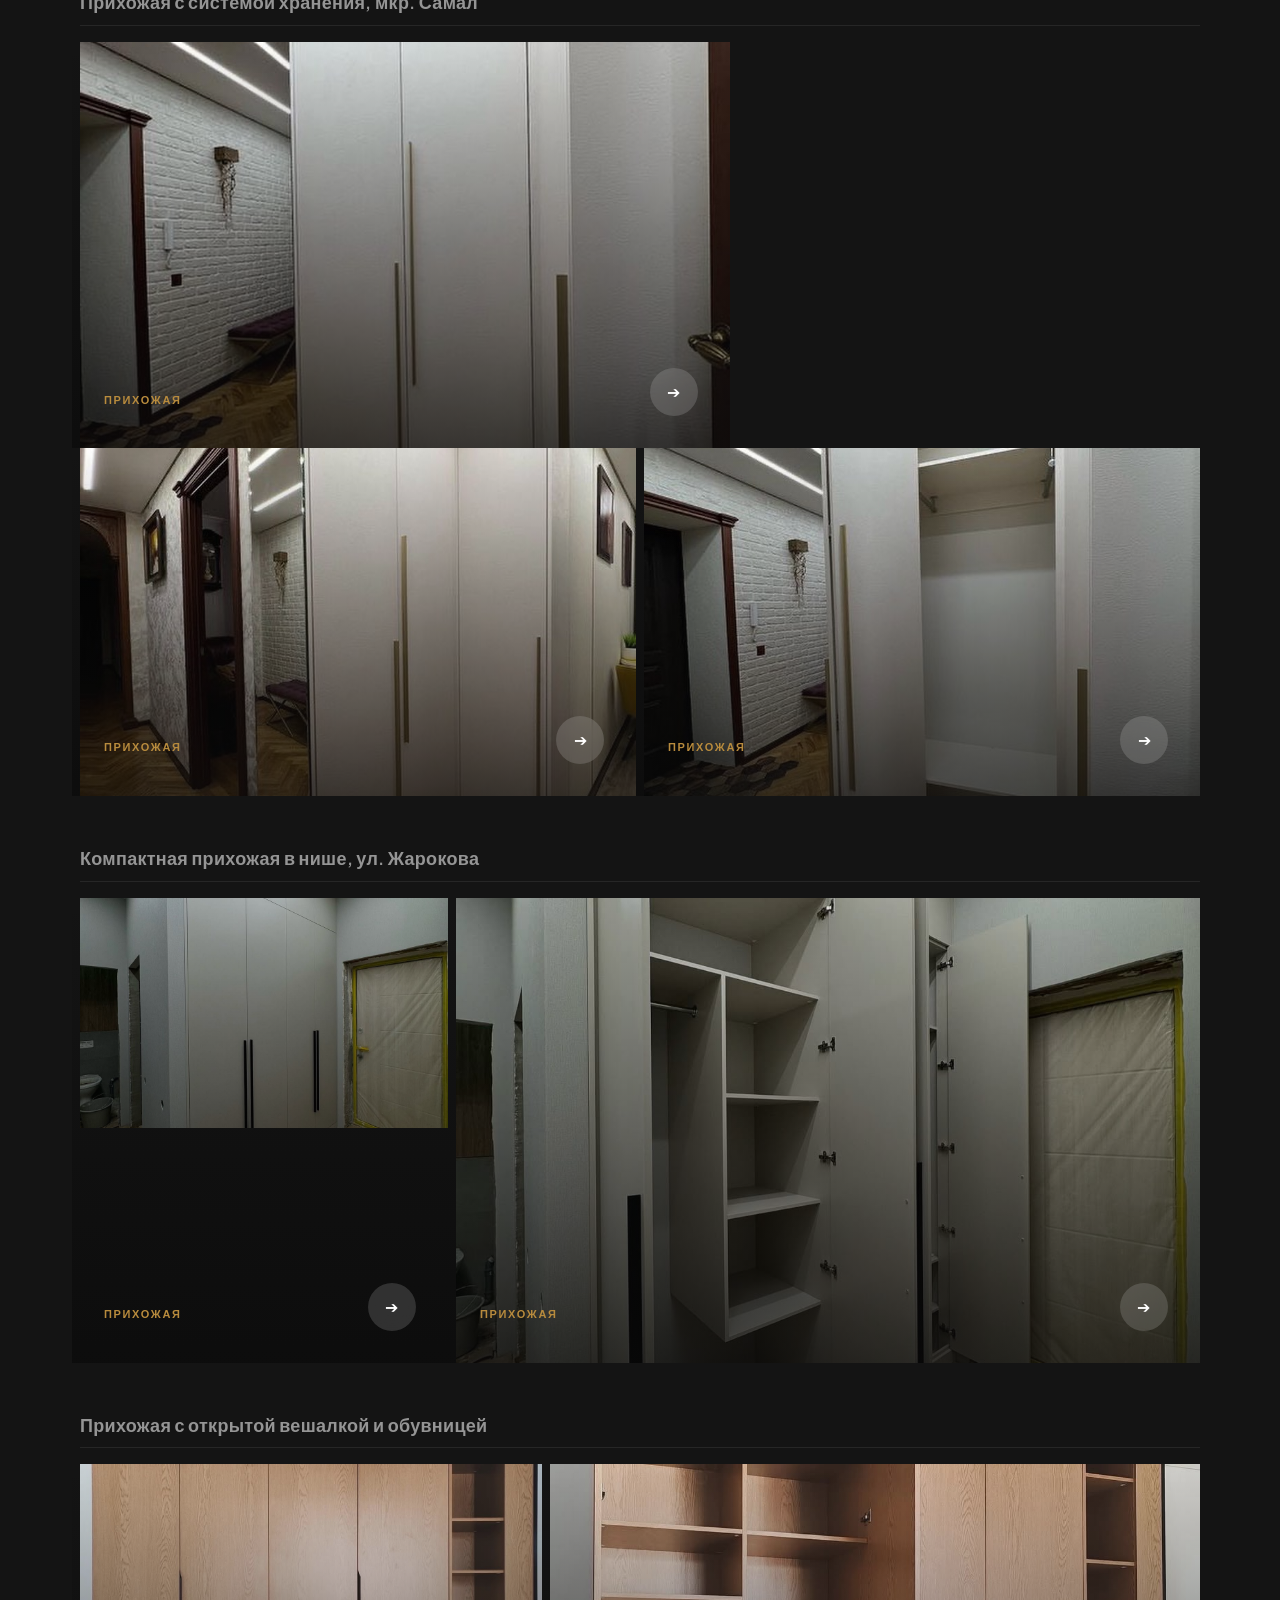
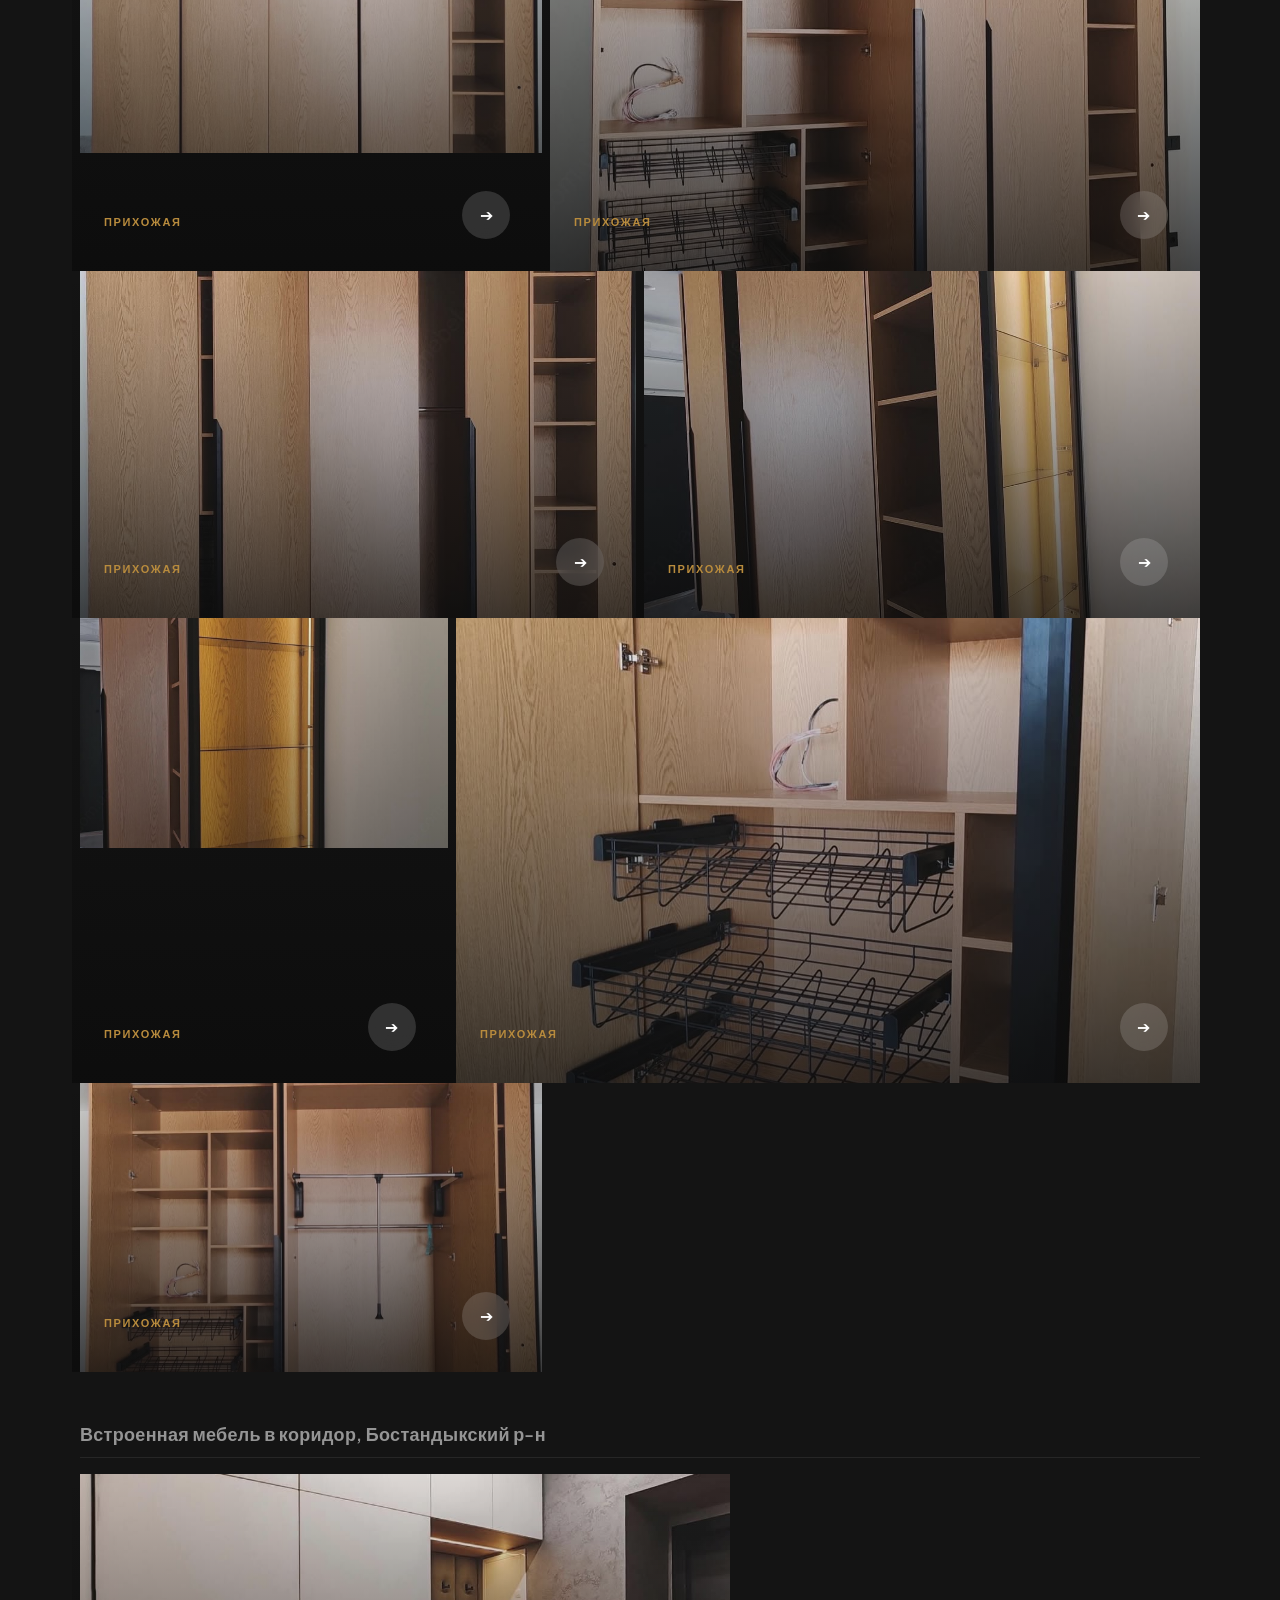
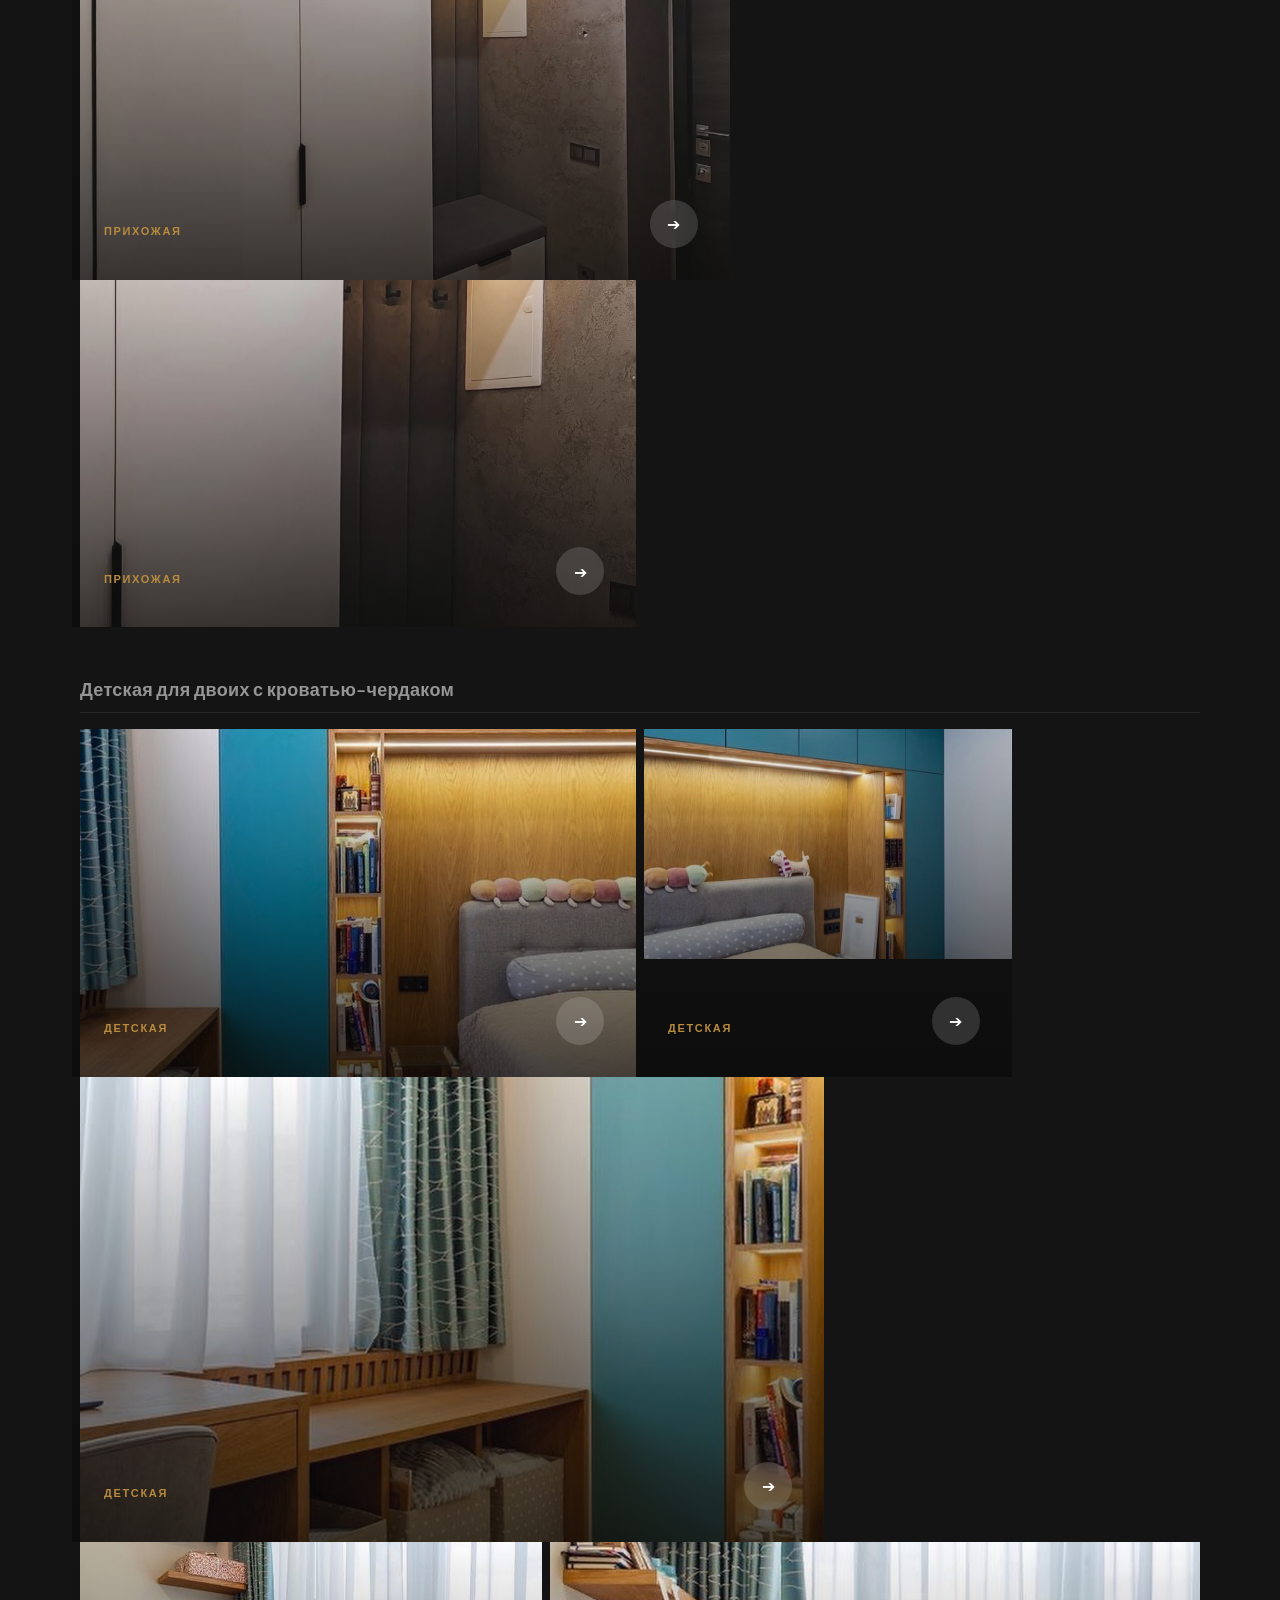
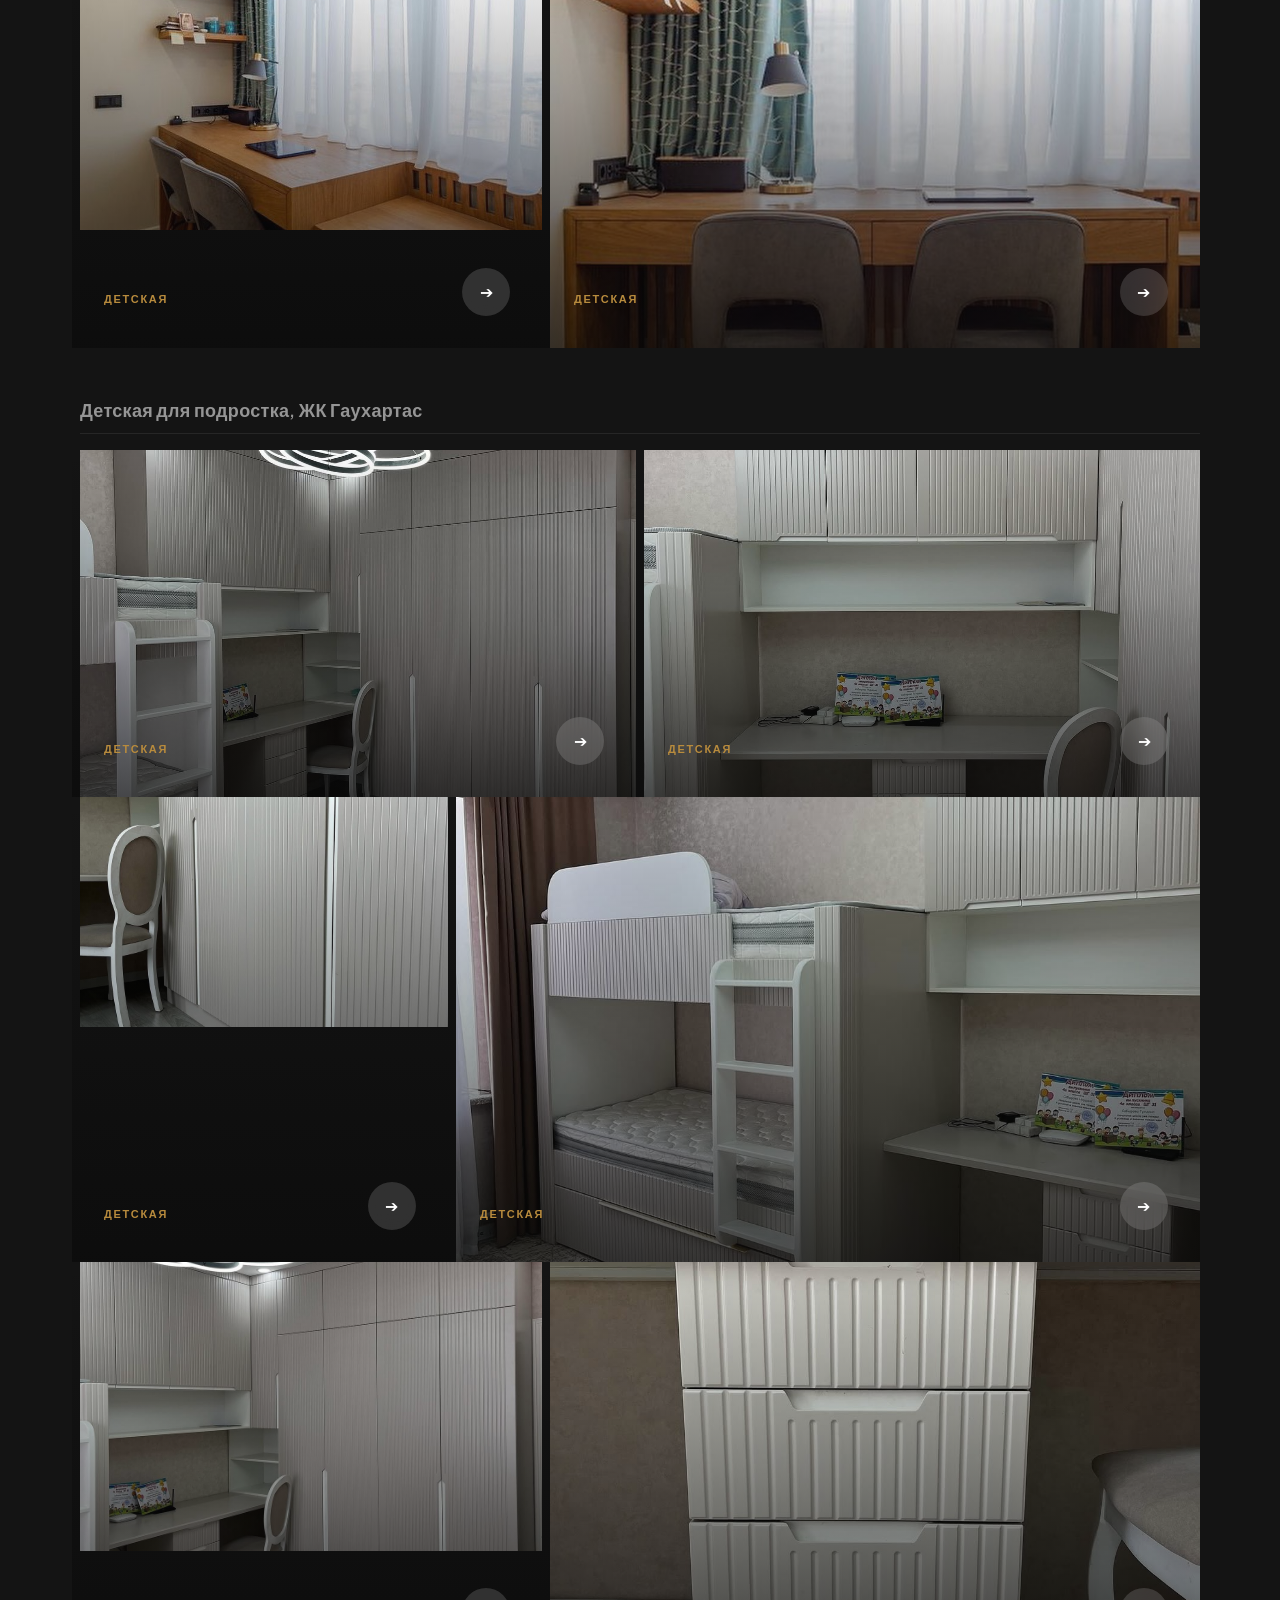
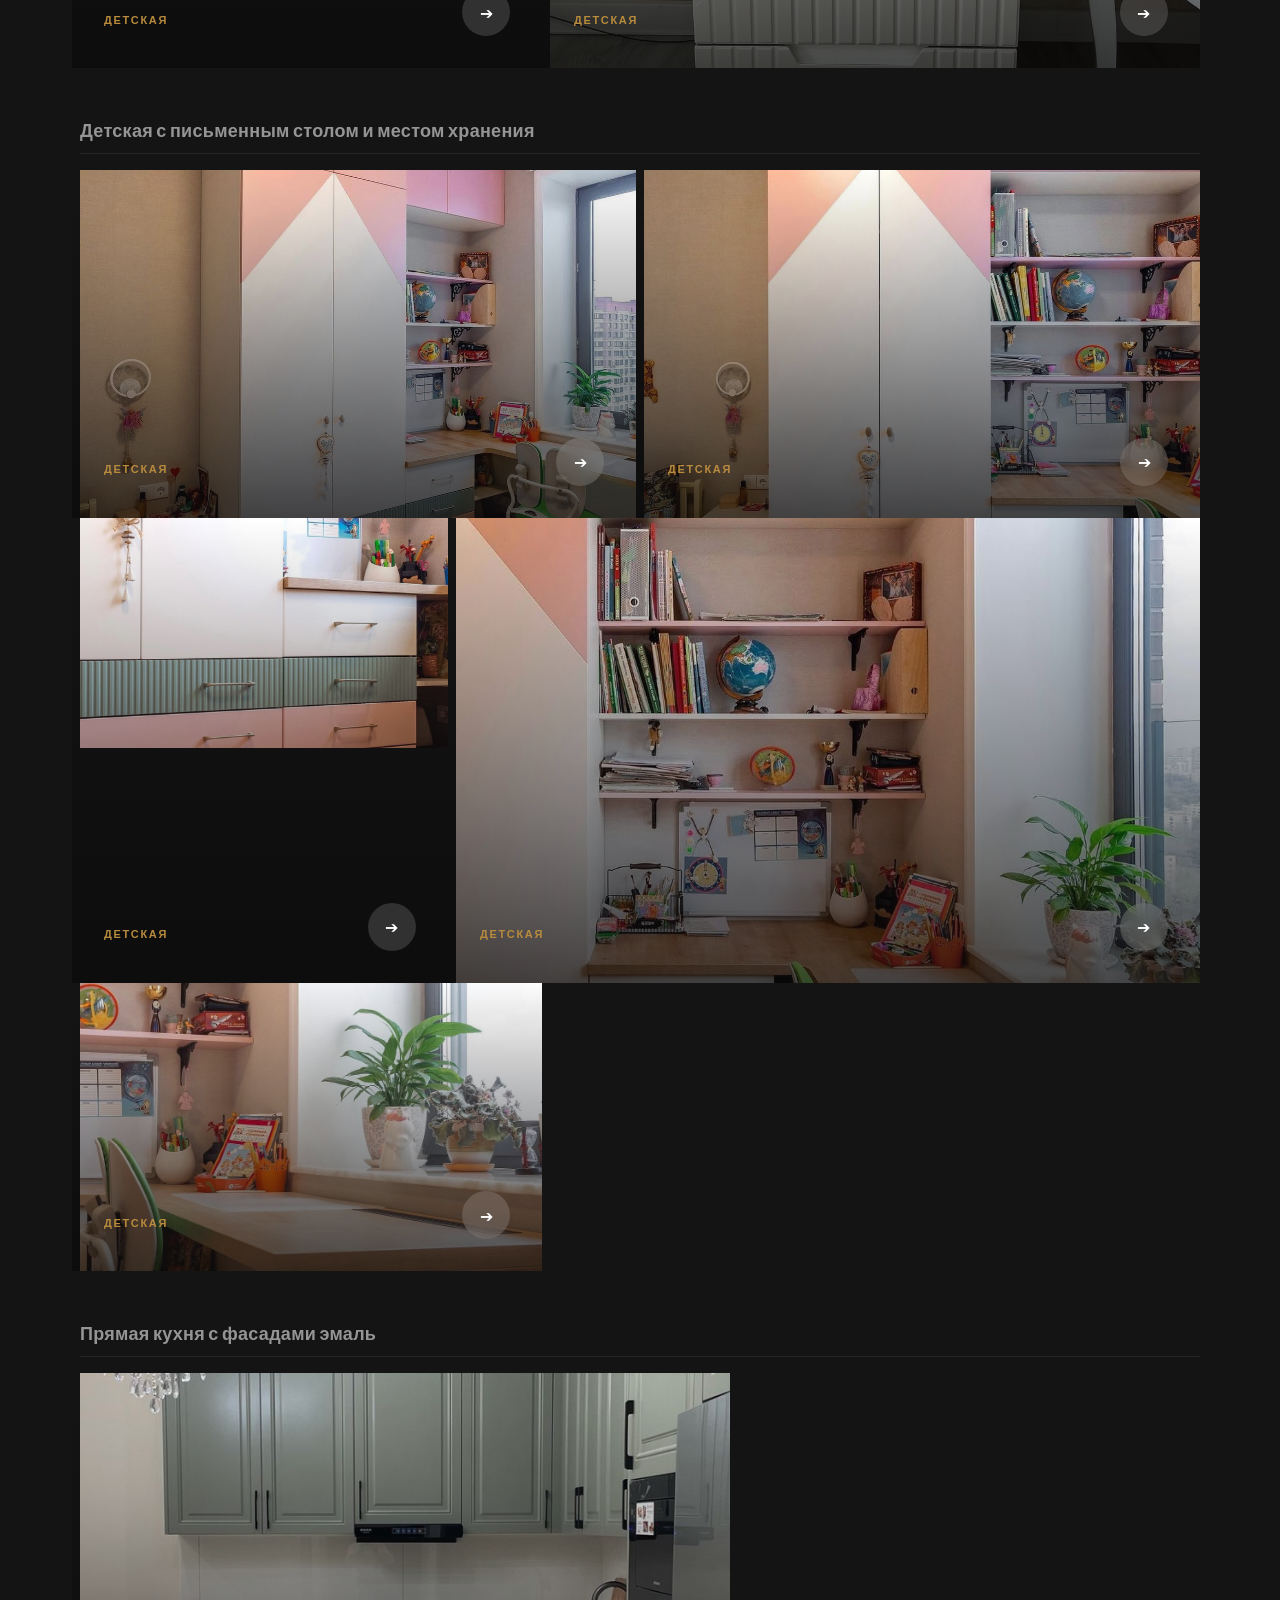
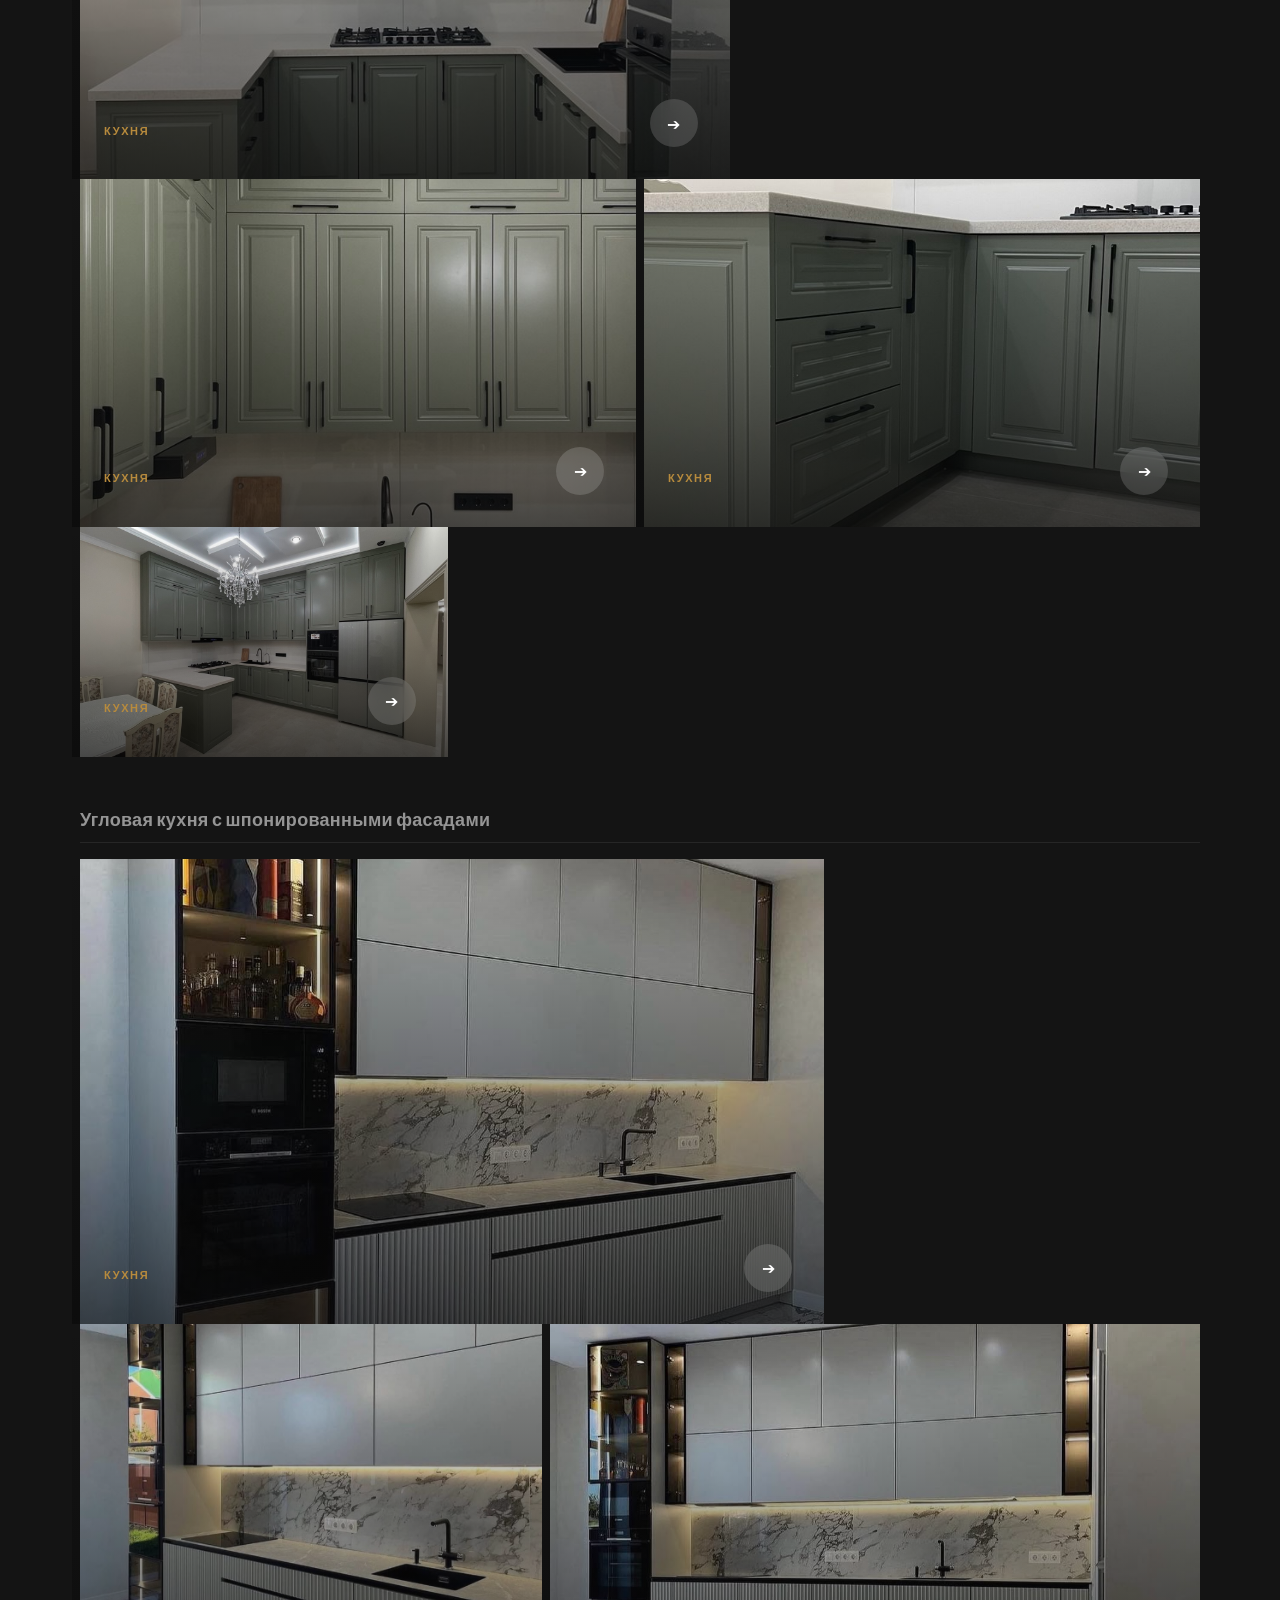
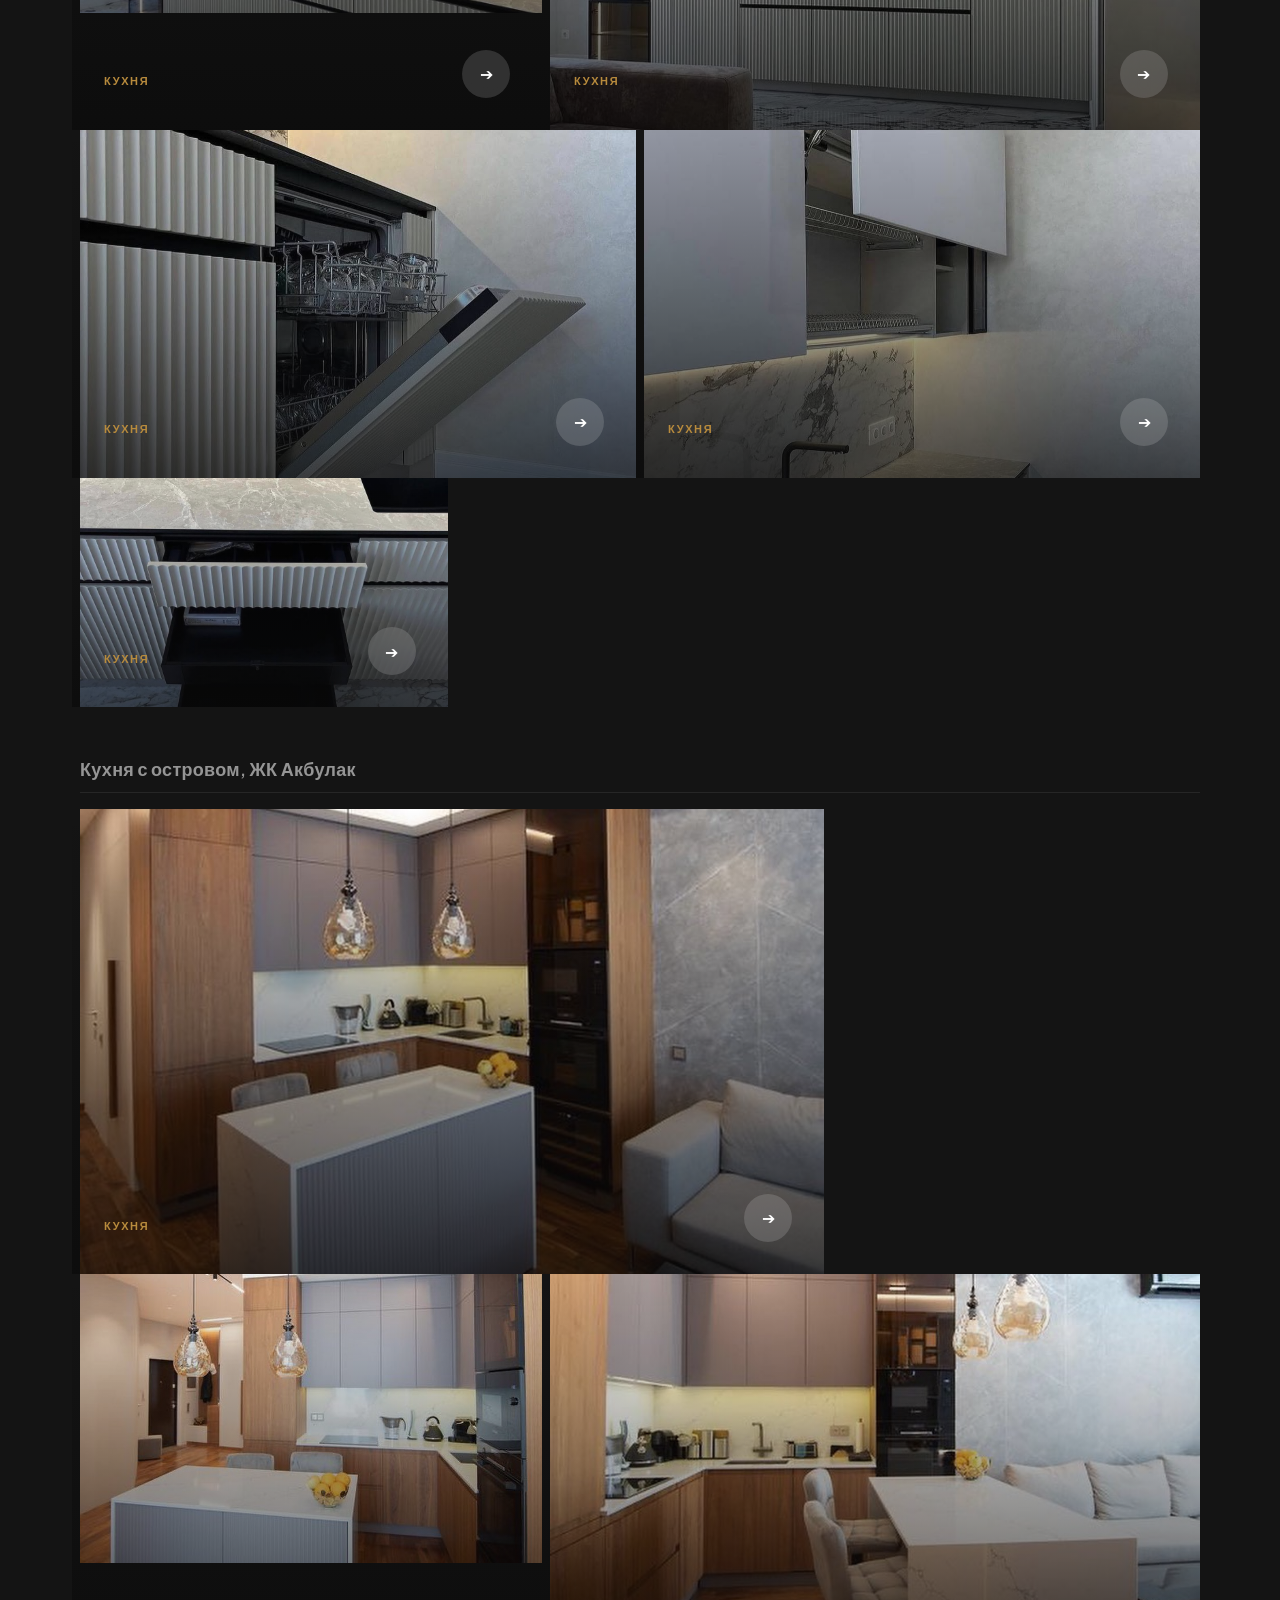
==== commit b20547f4: "fix: audit fixes — filter bug, lightbox counter, SEO title, project names, chat template" ====
--- a/index.html
+++ b/index.html
@@ -5,7 +5,7 @@
   <meta name="viewport" content="width=device-width, initial-scale=1.0">
   
   <!-- SEO Meta Tags -->
-  <title>TUBA — Корпусная и встроенная мебель на заказ в Алматы</title>
+  <title>TUBA | Мебель на заказ в Алматы: Кухни, шкафы, гардеробные</title>
   <meta name="description" content="Производство премиальной мебели на заказ в Алматы от компании TUBA. Изготавливаем кухни, шкафы-купе, гардеробные и корпусную мебель по индивидуальным размерам с гарантией качества по договору.">
   <meta name="keywords" content="мебель на заказ алматы, кухни на заказ алматы, шкафы купе на заказ, гардеробные алматы, корпусная мебель алматы, изготовление мебели">
   <meta name="author" content="tuba.kz">
@@ -299,9 +299,9 @@
 <!-- portfolio-new-block.html content inserted -->
         <div class="portfolio-category-group" data-category="hallway">
           <div class="project-group">
-            <h3 class="project-title">Прихожая 1</h3>
+            <h3 class="project-title">Встроенная прихожая в ЖК Esentai City</h3>
             <div class="row gtr-25">
-              <article class="portfolio-item col-6 col-12-small" data-category="hallway" data-src="assets/Hallway 1_01.jpg" data-title="Прихожая 1">
+              <article class="portfolio-item col-6 col-12-small" data-category="hallway" data-src="assets/Hallway 1_01.jpg" data-title="Встроенная прихожая в ЖК Esentai City">
                 <div class="portfolio-item-media">
                   <img src="assets/Hallway 1_01.jpg" alt="Прихожая на заказ Алматы" loading="lazy">
                 </div>
@@ -313,7 +313,7 @@
                   <div class="portfolio-item-icon">➔</div>
                 </div>
               </article>
-              <article class="portfolio-item col-6 col-12-small" data-category="hallway" data-src="assets/Hallway 1_02.jpg" data-title="Прихожая 1">
+              <article class="portfolio-item col-6 col-12-small" data-category="hallway" data-src="assets/Hallway 1_02.jpg" data-title="Встроенная прихожая в ЖК Esentai City">
                 <div class="portfolio-item-media">
                   <img src="assets/Hallway 1_02.jpg" alt="Прихожая на заказ Алматы" loading="lazy">
                 </div>
@@ -325,7 +325,7 @@
                   <div class="portfolio-item-icon">➔</div>
                 </div>
               </article>
-              <article class="portfolio-item col-4 col-12-small" data-category="hallway" data-src="assets/Hallway 1_03.jpg" data-title="Прихожая 1">
+              <article class="portfolio-item col-4 col-12-small" data-category="hallway" data-src="assets/Hallway 1_03.jpg" data-title="Встроенная прихожая в ЖК Esentai City">
                 <div class="portfolio-item-media">
                   <img src="assets/Hallway 1_03.jpg" alt="Прихожая на заказ Алматы" loading="lazy">
                 </div>
@@ -337,7 +337,7 @@
                   <div class="portfolio-item-icon">➔</div>
                 </div>
               </article>
-              <article class="portfolio-item col-8 col-12-small" data-category="hallway" data-src="assets/Hallway 1_04.jpg" data-title="Прихожая 1">
+              <article class="portfolio-item col-8 col-12-small" data-category="hallway" data-src="assets/Hallway 1_04.jpg" data-title="Встроенная прихожая в ЖК Esentai City">
                 <div class="portfolio-item-media">
                   <img src="assets/Hallway 1_04.jpg" alt="Прихожая на заказ Алматы" loading="lazy">
                 </div>
@@ -349,7 +349,7 @@
                   <div class="portfolio-item-icon">➔</div>
                 </div>
               </article>
-              <article class="portfolio-item col-5 col-12-small" data-category="hallway" data-src="assets/Hallway 1_05.jpg" data-title="Прихожая 1">
+              <article class="portfolio-item col-5 col-12-small" data-category="hallway" data-src="assets/Hallway 1_05.jpg" data-title="Встроенная прихожая в ЖК Esentai City">
                 <div class="portfolio-item-media">
                   <img src="assets/Hallway 1_05.jpg" alt="Прихожая на заказ Алматы" loading="lazy">
                 </div>
@@ -364,9 +364,9 @@
             </div>
           </div>
           <div class="project-group">
-            <h3 class="project-title">Прихожая 2</h3>
+            <h3 class="project-title">Прихожая с системой хранения, мкр. Самал</h3>
             <div class="row gtr-25">
-              <article class="portfolio-item col-7 col-12-small" data-category="hallway" data-src="assets/Hallway 2_01.jpg" data-title="Прихожая 2">
+              <article class="portfolio-item col-7 col-12-small" data-category="hallway" data-src="assets/Hallway 2_01.jpg" data-title="Прихожая с системой хранения, мкр. Самал">
                 <div class="portfolio-item-media">
                   <img src="assets/Hallway 2_01.jpg" alt="Прихожая на заказ Алматы" loading="lazy">
                 </div>
@@ -378,7 +378,7 @@
                   <div class="portfolio-item-icon">➔</div>
                 </div>
               </article>
-              <article class="portfolio-item col-6 col-12-small" data-category="hallway" data-src="assets/Hallway 2_02.jpg" data-title="Прихожая 2">
+              <article class="portfolio-item col-6 col-12-small" data-category="hallway" data-src="assets/Hallway 2_02.jpg" data-title="Прихожая с системой хранения, мкр. Самал">
                 <div class="portfolio-item-media">
                   <img src="assets/Hallway 2_02.jpg" alt="Прихожая на заказ Алматы" loading="lazy">
                 </div>
@@ -390,7 +390,7 @@
                   <div class="portfolio-item-icon">➔</div>
                 </div>
               </article>
-              <article class="portfolio-item col-6 col-12-small" data-category="hallway" data-src="assets/Hallway 2_03.jpg" data-title="Прихожая 2">
+              <article class="portfolio-item col-6 col-12-small" data-category="hallway" data-src="assets/Hallway 2_03.jpg" data-title="Прихожая с системой хранения, мкр. Самал">
                 <div class="portfolio-item-media">
                   <img src="assets/Hallway 2_03.jpg" alt="Прихожая на заказ Алматы" loading="lazy">
                 </div>
@@ -405,9 +405,9 @@
             </div>
           </div>
           <div class="project-group">
-            <h3 class="project-title">Прихожая 3</h3>
+            <h3 class="project-title">Компактная прихожая в нише, ул. Жарокова</h3>
             <div class="row gtr-25">
-              <article class="portfolio-item col-4 col-12-small" data-category="hallway" data-src="assets/Hallway 3_01.jpg" data-title="Прихожая 3">
+              <article class="portfolio-item col-4 col-12-small" data-category="hallway" data-src="assets/Hallway 3_01.jpg" data-title="Компактная прихожая в нише, ул. Жарокова">
                 <div class="portfolio-item-media">
                   <img src="assets/Hallway 3_01.jpg" alt="Прихожая на заказ Алматы" loading="lazy">
                 </div>
@@ -419,7 +419,7 @@
                   <div class="portfolio-item-icon">➔</div>
                 </div>
               </article>
-              <article class="portfolio-item col-8 col-12-small" data-category="hallway" data-src="assets/Hallway 3_02.jpg" data-title="Прихожая 3">
+              <article class="portfolio-item col-8 col-12-small" data-category="hallway" data-src="assets/Hallway 3_02.jpg" data-title="Компактная прихожая в нише, ул. Жарокова">
                 <div class="portfolio-item-media">
                   <img src="assets/Hallway 3_02.jpg" alt="Прихожая на заказ Алматы" loading="lazy">
                 </div>
@@ -434,9 +434,9 @@
             </div>
           </div>
           <div class="project-group">
-            <h3 class="project-title">Прихожая 4</h3>
+            <h3 class="project-title">Прихожая с открытой вешалкой и обувницей</h3>
             <div class="row gtr-25">
-              <article class="portfolio-item col-5 col-12-small" data-category="hallway" data-src="assets/Hallway 4_01.jpg" data-title="Прихожая 4">
+              <article class="portfolio-item col-5 col-12-small" data-category="hallway" data-src="assets/Hallway 4_01.jpg" data-title="Прихожая с открытой вешалкой и обувницей">
                 <div class="portfolio-item-media">
                   <img src="assets/Hallway 4_01.jpg" alt="Прихожая на заказ Алматы" loading="lazy">
                 </div>
@@ -448,7 +448,7 @@
                   <div class="portfolio-item-icon">➔</div>
                 </div>
               </article>
-              <article class="portfolio-item col-7 col-12-small" data-category="hallway" data-src="assets/Hallway 4_02.jpg" data-title="Прихожая 4">
+              <article class="portfolio-item col-7 col-12-small" data-category="hallway" data-src="assets/Hallway 4_02.jpg" data-title="Прихожая с открытой вешалкой и обувницей">
                 <div class="portfolio-item-media">
                   <img src="assets/Hallway 4_02.jpg" alt="Прихожая на заказ Алматы" loading="lazy">
                 </div>
@@ -460,7 +460,7 @@
                   <div class="portfolio-item-icon">➔</div>
                 </div>
               </article>
-              <article class="portfolio-item col-6 col-12-small" data-category="hallway" data-src="assets/Hallway 4_03.jpg" data-title="Прихожая 4">
+              <article class="portfolio-item col-6 col-12-small" data-category="hallway" data-src="assets/Hallway 4_03.jpg" data-title="Прихожая с открытой вешалкой и обувницей">
                 <div class="portfolio-item-media">
                   <img src="assets/Hallway 4_03.jpg" alt="Прихожая на заказ Алматы" loading="lazy">
                 </div>
@@ -472,7 +472,7 @@
                   <div class="portfolio-item-icon">➔</div>
                 </div>
               </article>
-              <article class="portfolio-item col-6 col-12-small" data-category="hallway" data-src="assets/Hallway 4_04.jpg" data-title="Прихожая 4">
+              <article class="portfolio-item col-6 col-12-small" data-category="hallway" data-src="assets/Hallway 4_04.jpg" data-title="Прихожая с открытой вешалкой и обувницей">
                 <div class="portfolio-item-media">
                   <img src="assets/Hallway 4_04.jpg" alt="Прихожая на заказ Алматы" loading="lazy">
                 </div>
@@ -484,7 +484,7 @@
                   <div class="portfolio-item-icon">➔</div>
                 </div>
               </article>
-              <article class="portfolio-item col-4 col-12-small" data-category="hallway" data-src="assets/Hallway 4_05.jpg" data-title="Прихожая 4">
+              <article class="portfolio-item col-4 col-12-small" data-category="hallway" data-src="assets/Hallway 4_05.jpg" data-title="Прихожая с открытой вешалкой и обувницей">
                 <div class="portfolio-item-media">
                   <img src="assets/Hallway 4_05.jpg" alt="Прихожая на заказ Алматы" loading="lazy">
                 </div>
@@ -496,7 +496,7 @@
                   <div class="portfolio-item-icon">➔</div>
                 </div>
               </article>
-              <article class="portfolio-item col-8 col-12-small" data-category="hallway" data-src="assets/Hallway 4_06.jpg" data-title="Прихожая 4">
+              <article class="portfolio-item col-8 col-12-small" data-category="hallway" data-src="assets/Hallway 4_06.jpg" data-title="Прихожая с открытой вешалкой и обувницей">
                 <div class="portfolio-item-media">
                   <img src="assets/Hallway 4_06.jpg" alt="Прихожая на заказ Алматы" loading="lazy">
                 </div>
@@ -508,7 +508,7 @@
                   <div class="portfolio-item-icon">➔</div>
                 </div>
               </article>
-              <article class="portfolio-item col-5 col-12-small" data-category="hallway" data-src="assets/Hallway 4_07.jpg" data-title="Прихожая 4">
+              <article class="portfolio-item col-5 col-12-small" data-category="hallway" data-src="assets/Hallway 4_07.jpg" data-title="Прихожая с открытой вешалкой и обувницей">
                 <div class="portfolio-item-media">
                   <img src="assets/Hallway 4_07.jpg" alt="Прихожая на заказ Алматы" loading="lazy">
                 </div>
@@ -523,9 +523,9 @@
             </div>
           </div>
           <div class="project-group">
-            <h3 class="project-title">Прихожая 5</h3>
+            <h3 class="project-title">Встроенная мебель в коридор, Бостандыкский р-н</h3>
             <div class="row gtr-25">
-              <article class="portfolio-item col-7 col-12-small" data-category="hallway" data-src="assets/Hallway 5_01.jpg" data-title="Прихожая 5">
+              <article class="portfolio-item col-7 col-12-small" data-category="hallway" data-src="assets/Hallway 5_01.jpg" data-title="Встроенная мебель в коридор, Бостандыкский р-н">
                 <div class="portfolio-item-media">
                   <img src="assets/Hallway 5_01.jpg" alt="Прихожая на заказ Алматы" loading="lazy">
                 </div>
@@ -537,7 +537,7 @@
                   <div class="portfolio-item-icon">➔</div>
                 </div>
               </article>
-              <article class="portfolio-item col-6 col-12-small" data-category="hallway" data-src="assets/Hallway 5_02.jpg" data-title="Прихожая 5">
+              <article class="portfolio-item col-6 col-12-small" data-category="hallway" data-src="assets/Hallway 5_02.jpg" data-title="Встроенная мебель в коридор, Бостандыкский р-н">
                 <div class="portfolio-item-media">
                   <img src="assets/Hallway 5_02.jpg" alt="Прихожая на заказ Алматы" loading="lazy">
                 </div>
@@ -554,9 +554,9 @@
         </div>
         <div class="portfolio-category-group" data-category="kids">
           <div class="project-group">
-            <h3 class="project-title">Детская 1</h3>
+            <h3 class="project-title">Детская для двоих с кроватью-чердаком</h3>
             <div class="row gtr-25">
-              <article class="portfolio-item col-6 col-12-small" data-category="kids" data-src="assets/kids_room 1_01.jpg" data-title="Детская 1">
+              <article class="portfolio-item col-6 col-12-small" data-category="kids" data-src="assets/kids_room 1_01.jpg" data-title="Детская для двоих с кроватью-чердаком">
                 <div class="portfolio-item-media">
                   <img src="assets/kids_room 1_01.jpg" alt="Детская на заказ Алматы" loading="lazy">
                 </div>
@@ -568,7 +568,7 @@
                   <div class="portfolio-item-icon">➔</div>
                 </div>
               </article>
-              <article class="portfolio-item col-4 col-12-small" data-category="kids" data-src="assets/kids_room 1_02.jpg" data-title="Детская 1">
+              <article class="portfolio-item col-4 col-12-small" data-category="kids" data-src="assets/kids_room 1_02.jpg" data-title="Детская для двоих с кроватью-чердаком">
                 <div class="portfolio-item-media">
                   <img src="assets/kids_room 1_02.jpg" alt="Детская на заказ Алматы" loading="lazy">
                 </div>
@@ -580,7 +580,7 @@
                   <div class="portfolio-item-icon">➔</div>
                 </div>
               </article>
-              <article class="portfolio-item col-8 col-12-small" data-category="kids" data-src="assets/kids_room 1_03.jpg" data-title="Детская 1">
+              <article class="portfolio-item col-8 col-12-small" data-category="kids" data-src="assets/kids_room 1_03.jpg" data-title="Детская для двоих с кроватью-чердаком">
                 <div class="portfolio-item-media">
                   <img src="assets/kids_room 1_03.jpg" alt="Детская на заказ Алматы" loading="lazy">
                 </div>
@@ -592,7 +592,7 @@
                   <div class="portfolio-item-icon">➔</div>
                 </div>
               </article>
-              <article class="portfolio-item col-5 col-12-small" data-category="kids" data-src="assets/kids_room 1_04.jpg" data-title="Детская 1">
+              <article class="portfolio-item col-5 col-12-small" data-category="kids" data-src="assets/kids_room 1_04.jpg" data-title="Детская для двоих с кроватью-чердаком">
                 <div class="portfolio-item-media">
                   <img src="assets/kids_room 1_04.jpg" alt="Детская на заказ Алматы" loading="lazy">
                 </div>
@@ -604,7 +604,7 @@
                   <div class="portfolio-item-icon">➔</div>
                 </div>
               </article>
-              <article class="portfolio-item col-7 col-12-small" data-category="kids" data-src="assets/kids_room 1_05.jpg" data-title="Детская 1">
+              <article class="portfolio-item col-7 col-12-small" data-category="kids" data-src="assets/kids_room 1_05.jpg" data-title="Детская для двоих с кроватью-чердаком">
                 <div class="portfolio-item-media">
                   <img src="assets/kids_room 1_05.jpg" alt="Детская на заказ Алматы" loading="lazy">
                 </div>
@@ -619,9 +619,9 @@
             </div>
           </div>
           <div class="project-group">
-            <h3 class="project-title">Детская 2</h3>
+            <h3 class="project-title">Детская для подростка, ЖК Гаухартас</h3>
             <div class="row gtr-25">
-              <article class="portfolio-item col-6 col-12-small" data-category="kids" data-src="assets/kids_room 2_01.jpg" data-title="Детская 2">
+              <article class="portfolio-item col-6 col-12-small" data-category="kids" data-src="assets/kids_room 2_01.jpg" data-title="Детская для подростка, ЖК Гаухартас">
                 <div class="portfolio-item-media">
                   <img src="assets/kids_room 2_01.jpg" alt="Детская на заказ Алматы" loading="lazy">
                 </div>
@@ -633,7 +633,7 @@
                   <div class="portfolio-item-icon">➔</div>
                 </div>
               </article>
-              <article class="portfolio-item col-6 col-12-small" data-category="kids" data-src="assets/kids_room 2_02.jpg" data-title="Детская 2">
+              <article class="portfolio-item col-6 col-12-small" data-category="kids" data-src="assets/kids_room 2_02.jpg" data-title="Детская для подростка, ЖК Гаухартас">
                 <div class="portfolio-item-media">
                   <img src="assets/kids_room 2_02.jpg" alt="Детская на заказ Алматы" loading="lazy">
                 </div>
@@ -645,7 +645,7 @@
                   <div class="portfolio-item-icon">➔</div>
                 </div>
               </article>
-              <article class="portfolio-item col-4 col-12-small" data-category="kids" data-src="assets/kids_room 2_03.jpg" data-title="Детская 2">
+              <article class="portfolio-item col-4 col-12-small" data-category="kids" data-src="assets/kids_room 2_03.jpg" data-title="Детская для подростка, ЖК Гаухартас">
                 <div class="portfolio-item-media">
                   <img src="assets/kids_room 2_03.jpg" alt="Детская на заказ Алматы" loading="lazy">
                 </div>
@@ -657,7 +657,7 @@
                   <div class="portfolio-item-icon">➔</div>
                 </div>
               </article>
-              <article class="portfolio-item col-8 col-12-small" data-category="kids" data-src="assets/kids_room 2_04.jpg" data-title="Детская 2">
+              <article class="portfolio-item col-8 col-12-small" data-category="kids" data-src="assets/kids_room 2_04.jpg" data-title="Детская для подростка, ЖК Гаухартас">
                 <div class="portfolio-item-media">
                   <img src="assets/kids_room 2_04.jpg" alt="Детская на заказ Алматы" loading="lazy">
                 </div>
@@ -669,7 +669,7 @@
                   <div class="portfolio-item-icon">➔</div>
                 </div>
               </article>
-              <article class="portfolio-item col-5 col-12-small" data-category="kids" data-src="assets/kids_room 2_05.jpg" data-title="Детская 2">
+              <article class="portfolio-item col-5 col-12-small" data-category="kids" data-src="assets/kids_room 2_05.jpg" data-title="Детская для подростка, ЖК Гаухартас">
                 <div class="portfolio-item-media">
                   <img src="assets/kids_room 2_05.jpg" alt="Детская на заказ Алматы" loading="lazy">
                 </div>
@@ -681,7 +681,7 @@
                   <div class="portfolio-item-icon">➔</div>
                 </div>
               </article>
-              <article class="portfolio-item col-7 col-12-small" data-category="kids" data-src="assets/kids_room 2_06.jpg" data-title="Детская 2">
+              <article class="portfolio-item col-7 col-12-small" data-category="kids" data-src="assets/kids_room 2_06.jpg" data-title="Детская для подростка, ЖК Гаухартас">
                 <div class="portfolio-item-media">
                   <img src="assets/kids_room 2_06.jpg" alt="Детская на заказ Алматы" loading="lazy">
                 </div>
@@ -696,9 +696,9 @@
             </div>
           </div>
           <div class="project-group">
-            <h3 class="project-title">Детская 3</h3>
+            <h3 class="project-title">Детская с письменным столом и местом хранения</h3>
             <div class="row gtr-25">
-              <article class="portfolio-item col-6 col-12-small" data-category="kids" data-src="assets/kids_room 3_01.jpg" data-title="Детская 3">
+              <article class="portfolio-item col-6 col-12-small" data-category="kids" data-src="assets/kids_room 3_01.jpg" data-title="Детская с письменным столом и местом хранения">
                 <div class="portfolio-item-media">
                   <img src="assets/kids_room 3_01.jpg" alt="Детская на заказ Алматы" loading="lazy">
                 </div>
@@ -710,7 +710,7 @@
                   <div class="portfolio-item-icon">➔</div>
                 </div>
               </article>
-              <article class="portfolio-item col-6 col-12-small" data-category="kids" data-src="assets/kids_room 3_02.jpg" data-title="Детская 3">
+              <article class="portfolio-item col-6 col-12-small" data-category="kids" data-src="assets/kids_room 3_02.jpg" data-title="Детская с письменным столом и местом хранения">
                 <div class="portfolio-item-media">
                   <img src="assets/kids_room 3_02.jpg" alt="Детская на заказ Алматы" loading="lazy">
                 </div>
@@ -722,7 +722,7 @@
                   <div class="portfolio-item-icon">➔</div>
                 </div>
               </article>
-              <article class="portfolio-item col-4 col-12-small" data-category="kids" data-src="assets/kids_room 3_03.jpg" data-title="Детская 3">
+              <article class="portfolio-item col-4 col-12-small" data-category="kids" data-src="assets/kids_room 3_03.jpg" data-title="Детская с письменным столом и местом хранения">
                 <div class="portfolio-item-media">
                   <img src="assets/kids_room 3_03.jpg" alt="Детская на заказ Алматы" loading="lazy">
                 </div>
@@ -734,7 +734,7 @@
                   <div class="portfolio-item-icon">➔</div>
                 </div>
               </article>
-              <article class="portfolio-item col-8 col-12-small" data-category="kids" data-src="assets/kids_room 3_04.jpg" data-title="Детская 3">
+              <article class="portfolio-item col-8 col-12-small" data-category="kids" data-src="assets/kids_room 3_04.jpg" data-title="Детская с письменным столом и местом хранения">
                 <div class="portfolio-item-media">
                   <img src="assets/kids_room 3_04.jpg" alt="Детская на заказ Алматы" loading="lazy">
                 </div>
@@ -746,7 +746,7 @@
                   <div class="portfolio-item-icon">➔</div>
                 </div>
               </article>
-              <article class="portfolio-item col-5 col-12-small" data-category="kids" data-src="assets/kids_room 3_05.jpg" data-title="Детская 3">
+              <article class="portfolio-item col-5 col-12-small" data-category="kids" data-src="assets/kids_room 3_05.jpg" data-title="Детская с письменным столом и местом хранения">
                 <div class="portfolio-item-media">
                   <img src="assets/kids_room 3_05.jpg" alt="Детская на заказ Алматы" loading="lazy">
                 </div>
@@ -763,9 +763,9 @@
         </div>
         <div class="portfolio-category-group" data-category="kitchen">
           <div class="project-group">
-            <h3 class="project-title">Кухня 1</h3>
+            <h3 class="project-title">Прямая кухня с фасадами эмаль</h3>
             <div class="row gtr-25">
-              <article class="portfolio-item col-7 col-12-small" data-category="kitchen" data-src="assets/kitchen 1_01.jpg" data-title="Кухня 1">
+              <article class="portfolio-item col-7 col-12-small" data-category="kitchen" data-src="assets/kitchen 1_01.jpg" data-title="Прямая кухня с фасадами эмаль">
                 <div class="portfolio-item-media">
                   <img src="assets/kitchen 1_01.jpg" alt="Кухня на заказ Алматы" loading="lazy">
                 </div>
@@ -777,7 +777,7 @@
                   <div class="portfolio-item-icon">➔</div>
                 </div>
               </article>
-              <article class="portfolio-item col-6 col-12-small" data-category="kitchen" data-src="assets/kitchen 1_02.jpg" data-title="Кухня 1">
+              <article class="portfolio-item col-6 col-12-small" data-category="kitchen" data-src="assets/kitchen 1_02.jpg" data-title="Прямая кухня с фасадами эмаль">
                 <div class="portfolio-item-media">
                   <img src="assets/kitchen 1_02.jpg" alt="Кухня на заказ Алматы" loading="lazy">
                 </div>
@@ -789,7 +789,7 @@
                   <div class="portfolio-item-icon">➔</div>
                 </div>
               </article>
-              <article class="portfolio-item col-6 col-12-small" data-category="kitchen" data-src="assets/kitchen 1_03.jpg" data-title="Кухня 1">
+              <article class="portfolio-item col-6 col-12-small" data-category="kitchen" data-src="assets/kitchen 1_03.jpg" data-title="Прямая кухня с фасадами эмаль">
                 <div class="portfolio-item-media">
                   <img src="assets/kitchen 1_03.jpg" alt="Кухня на заказ Алматы" loading="lazy">
                 </div>
@@ -801,7 +801,7 @@
                   <div class="portfolio-item-icon">➔</div>
                 </div>
               </article>
-              <article class="portfolio-item col-4 col-12-small" data-category="kitchen" data-src="assets/kitchen 1_04.jpg" data-title="Кухня 1">
+              <article class="portfolio-item col-4 col-12-small" data-category="kitchen" data-src="assets/kitchen 1_04.jpg" data-title="Прямая кухня с фасадами эмаль">
                 <div class="portfolio-item-media">
                   <img src="assets/kitchen 1_04.jpg" alt="Кухня на заказ Алматы" loading="lazy">
                 </div>
@@ -816,9 +816,9 @@
             </div>
           </div>
           <div class="project-group">
-            <h3 class="project-title">Кухня 2</h3>
+            <h3 class="project-title">Угловая кухня с шпонированными фасадами</h3>
             <div class="row gtr-25">
-              <article class="portfolio-item col-8 col-12-small" data-category="kitchen" data-src="assets/kitchen 2_01.jpg" data-title="Кухня 2">
+              <article class="portfolio-item col-8 col-12-small" data-category="kitchen" data-src="assets/kitchen 2_01.jpg" data-title="Угловая кухня с шпонированными фасадами">
                 <div class="portfolio-item-media">
                   <img src="assets/kitchen 2_01.jpg" alt="Кухня на заказ Алматы" loading="lazy">
                 </div>
@@ -830,7 +830,7 @@
                   <div class="portfolio-item-icon">➔</div>
                 </div>
               </article>
-              <article class="portfolio-item col-5 col-12-small" data-category="kitchen" data-src="assets/kitchen 2_02.jpg" data-title="Кухня 2">
+              <article class="portfolio-item col-5 col-12-small" data-category="kitchen" data-src="assets/kitchen 2_02.jpg" data-title="Угловая кухня с шпонированными фасадами">
                 <div class="portfolio-item-media">
                   <img src="assets/kitchen 2_02.jpg" alt="Кухня на заказ Алматы" loading="lazy">
                 </div>
@@ -842,7 +842,7 @@
                   <div class="portfolio-item-icon">➔</div>
                 </div>
               </article>
-              <article class="portfolio-item col-7 col-12-small" data-category="kitchen" data-src="assets/kitchen 2_03.jpg" data-title="Кухня 2">
+              <article class="portfolio-item col-7 col-12-small" data-category="kitchen" data-src="assets/kitchen 2_03.jpg" data-title="Угловая кухня с шпонированными фасадами">
                 <div class="portfolio-item-media">
                   <img src="assets/kitchen 2_03.jpg" alt="Кухня на заказ Алматы" loading="lazy">
                 </div>
@@ -854,7 +854,7 @@
                   <div class="portfolio-item-icon">➔</div>
                 </div>
               </article>
-              <article class="portfolio-item col-6 col-12-small" data-category="kitchen" data-src="assets/kitchen 2_04.jpg" data-title="Кухня 2">
+              <article class="portfolio-item col-6 col-12-small" data-category="kitchen" data-src="assets/kitchen 2_04.jpg" data-title="Угловая кухня с шпонированными фасадами">
                 <div class="portfolio-item-media">
                   <img src="assets/kitchen 2_04.jpg" alt="Кухня на заказ Алматы" loading="lazy">
                 </div>
@@ -866,7 +866,7 @@
                   <div class="portfolio-item-icon">➔</div>
                 </div>
               </article>
-              <article class="portfolio-item col-6 col-12-small" data-category="kitchen" data-src="assets/kitchen 2_05.jpg" data-title="Кухня 2">
+              <article class="portfolio-item col-6 col-12-small" data-category="kitchen" data-src="assets/kitchen 2_05.jpg" data-title="Угловая кухня с шпонированными фасадами">
                 <div class="portfolio-item-media">
                   <img src="assets/kitchen 2_05.jpg" alt="Кухня на заказ Алматы" loading="lazy">
                 </div>
@@ -878,7 +878,7 @@
                   <div class="portfolio-item-icon">➔</div>
                 </div>
               </article>
-              <article class="portfolio-item col-4 col-12-small" data-category="kitchen" data-src="assets/kitchen 2_06.jpg" data-title="Кухня 2">
+              <article class="portfolio-item col-4 col-12-small" data-category="kitchen" data-src="assets/kitchen 2_06.jpg" data-title="Угловая кухня с шпонированными фасадами">
                 <div class="portfolio-item-media">
                   <img src="assets/kitchen 2_06.jpg" alt="Кухня на заказ Алматы" loading="lazy">
                 </div>
@@ -893,9 +893,9 @@
             </div>
           </div>
           <div class="project-group">
-            <h3 class="project-title">Кухня 3</h3>
+            <h3 class="project-title">Кухня с островом, ЖК Акбулак</h3>
             <div class="row gtr-25">
-              <article class="portfolio-item col-8 col-12-small" data-category="kitchen" data-src="assets/kitchen 3_01.jpg" data-title="Кухня 3">
+              <article class="portfolio-item col-8 col-12-small" data-category="kitchen" data-src="assets/kitchen 3_01.jpg" data-title="Кухня с островом, ЖК Акбулак">
                 <div class="portfolio-item-media">
                   <img src="assets/kitchen 3_01.jpg" alt="Кухня на заказ Алматы" loading="lazy">
                 </div>
@@ -907,7 +907,7 @@
                   <div class="portfolio-item-icon">➔</div>
                 </div>
               </article>
-              <article class="portfolio-item col-5 col-12-small" data-category="kitchen" data-src="assets/kitchen 3_02.jpg" data-title="Кухня 3">
+              <article class="portfolio-item col-5 col-12-small" data-category="kitchen" data-src="assets/kitchen 3_02.jpg" data-title="Кухня с островом, ЖК Акбулак">
                 <div class="portfolio-item-media">
                   <img src="assets/kitchen 3_02.jpg" alt="Кухня на заказ Алматы" loading="lazy">
                 </div>
@@ -919,7 +919,7 @@
                   <div class="portfolio-item-icon">➔</div>
                 </div>
               </article>
-              <article class="portfolio-item col-7 col-12-small" data-category="kitchen" data-src="assets/kitchen 3_03.jpg" data-title="Кухня 3">
+              <article class="portfolio-item col-7 col-12-small" data-category="kitchen" data-src="assets/kitchen 3_03.jpg" data-title="Кухня с островом, ЖК Акбулак">
                 <div class="portfolio-item-media">
                   <img src="assets/kitchen 3_03.jpg" alt="Кухня на заказ Алматы" loading="lazy">
                 </div>
@@ -931,7 +931,7 @@
                   <div class="portfolio-item-icon">➔</div>
                 </div>
               </article>
-              <article class="portfolio-item col-6 col-12-small" data-category="kitchen" data-src="assets/kitchen 3_04.jpg" data-title="Кухня 3">
+              <article class="portfolio-item col-6 col-12-small" data-category="kitchen" data-src="assets/kitchen 3_04.jpg" data-title="Кухня с островом, ЖК Акбулак">
                 <div class="portfolio-item-media">
                   <img src="assets/kitchen 3_04.jpg" alt="Кухня на заказ Алматы" loading="lazy">
                 </div>
@@ -943,7 +943,7 @@
                   <div class="portfolio-item-icon">➔</div>
                 </div>
               </article>
-              <article class="portfolio-item col-6 col-12-small" data-category="kitchen" data-src="assets/kitchen 3_05.jpg" data-title="Кухня 3">
+              <article class="portfolio-item col-6 col-12-small" data-category="kitchen" data-src="assets/kitchen 3_05.jpg" data-title="Кухня с островом, ЖК Акбулак">
                 <div class="portfolio-item-media">
                   <img src="assets/kitchen 3_05.jpg" alt="Кухня на заказ Алматы" loading="lazy">
                 </div>
@@ -955,7 +955,7 @@
                   <div class="portfolio-item-icon">➔</div>
                 </div>
               </article>
-              <article class="portfolio-item col-4 col-12-small" data-category="kitchen" data-src="assets/kitchen 3_06.jpg" data-title="Кухня 3">
+              <article class="portfolio-item col-4 col-12-small" data-category="kitchen" data-src="assets/kitchen 3_06.jpg" data-title="Кухня с островом, ЖК Акбулак">
                 <div class="portfolio-item-media">
                   <img src="assets/kitchen 3_06.jpg" alt="Кухня на заказ Алматы" loading="lazy">
                 </div>
@@ -967,7 +967,7 @@
                   <div class="portfolio-item-icon">➔</div>
                 </div>
               </article>
-              <article class="portfolio-item col-8 col-12-small" data-category="kitchen" data-src="assets/kitchen 3_07.jpg" data-title="Кухня 3">
+              <article class="portfolio-item col-8 col-12-small" data-category="kitchen" data-src="assets/kitchen 3_07.jpg" data-title="Кухня с островом, ЖК Акбулак">
                 <div class="portfolio-item-media">
                   <img src="assets/kitchen 3_07.jpg" alt="Кухня на заказ Алматы" loading="lazy">
                 </div>
@@ -982,9 +982,9 @@
             </div>
           </div>
           <div class="project-group">
-            <h3 class="project-title">Кухня 4</h3>
+            <h3 class="project-title">Классическая кухня с витринами и подсветкой</h3>
             <div class="row gtr-25">
-              <article class="portfolio-item col-5 col-12-small" data-category="kitchen" data-src="assets/kitchen 4_01.jpg" data-title="Кухня 4">
+              <article class="portfolio-item col-5 col-12-small" data-category="kitchen" data-src="assets/kitchen 4_01.jpg" data-title="Классическая кухня с витринами и подсветкой">
                 <div class="portfolio-item-media">
                   <img src="assets/kitchen 4_01.jpg" alt="Кухня на заказ Алматы" loading="lazy">
                 </div>
@@ -996,7 +996,7 @@
                   <div class="portfolio-item-icon">➔</div>
                 </div>
               </article>
-              <article class="portfolio-item col-7 col-12-small" data-category="kitchen" data-src="assets/kitchen 4_02.jpg" data-title="Кухня 4">
+              <article class="portfolio-item col-7 col-12-small" data-category="kitchen" data-src="assets/kitchen 4_02.jpg" data-title="Классическая кухня с витринами и подсветкой">
                 <div class="portfolio-item-media">
                   <img src="assets/kitchen 4_02.jpg" alt="Кухня на заказ Алматы" loading="lazy">
                 </div>
@@ -1008,7 +1008,7 @@
                   <div class="portfolio-item-icon">➔</div>
                 </div>
               </article>
-              <article class="portfolio-item col-6 col-12-small" data-category="kitchen" data-src="assets/kitchen 4_03.jpg" data-title="Кухня 4">
+              <article class="portfolio-item col-6 col-12-small" data-category="kitchen" data-src="assets/kitchen 4_03.jpg" data-title="Классическая кухня с витринами и подсветкой">
                 <div class="portfolio-item-media">
                   <img src="assets/kitchen 4_03.jpg" alt="Кухня на заказ Алматы" loading="lazy">
                 </div>
@@ -1020,7 +1020,7 @@
                   <div class="portfolio-item-icon">➔</div>
                 </div>
               </article>
-              <article class="portfolio-item col-6 col-12-small" data-category="kitchen" data-src="assets/kitchen 4_04.jpg" data-title="Кухня 4">
+              <article class="portfolio-item col-6 col-12-small" data-category="kitchen" data-src="assets/kitchen 4_04.jpg" data-title="Классическая кухня с витринами и подсветкой">
                 <div class="portfolio-item-media">
                   <img src="assets/kitchen 4_04.jpg" alt="Кухня на заказ Алматы" loading="lazy">
                 </div>
@@ -1032,7 +1032,7 @@
                   <div class="portfolio-item-icon">➔</div>
                 </div>
               </article>
-              <article class="portfolio-item col-4 col-12-small" data-category="kitchen" data-src="assets/kitchen 4_05.jpg" data-title="Кухня 4">
+              <article class="portfolio-item col-4 col-12-small" data-category="kitchen" data-src="assets/kitchen 4_05.jpg" data-title="Классическая кухня с витринами и подсветкой">
                 <div class="portfolio-item-media">
                   <img src="assets/kitchen 4_05.jpg" alt="Кухня на заказ Алматы" loading="lazy">
                 </div>
@@ -1044,7 +1044,7 @@
                   <div class="portfolio-item-icon">➔</div>
                 </div>
               </article>
-              <article class="portfolio-item col-8 col-12-small" data-category="kitchen" data-src="assets/kitchen 4_06.jpg" data-title="Кухня 4">
+              <article class="portfolio-item col-8 col-12-small" data-category="kitchen" data-src="assets/kitchen 4_06.jpg" data-title="Классическая кухня с витринами и подсветкой">
                 <div class="portfolio-item-media">
                   <img src="assets/kitchen 4_06.jpg" alt="Кухня на заказ Алматы" loading="lazy">
                 </div>
@@ -1056,7 +1056,7 @@
                   <div class="portfolio-item-icon">➔</div>
                 </div>
               </article>
-              <article class="portfolio-item col-5 col-12-small" data-category="kitchen" data-src="assets/kitchen 4_07.jpg" data-title="Кухня 4">
+              <article class="portfolio-item col-5 col-12-small" data-category="kitchen" data-src="assets/kitchen 4_07.jpg" data-title="Классическая кухня с витринами и подсветкой">
                 <div class="portfolio-item-media">
                   <img src="assets/kitchen 4_07.jpg" alt="Кухня на заказ Алматы" loading="lazy">
                 </div>
@@ -1071,9 +1071,9 @@
             </div>
           </div>
           <div class="project-group">
-            <h3 class="project-title">Кухня 5</h3>
+            <h3 class="project-title">Кухня-гостиная с барной стойкой</h3>
             <div class="row gtr-25">
-              <article class="portfolio-item col-7 col-12-small" data-category="kitchen" data-src="assets/kitchen 5_01.jpg" data-title="Кухня 5">
+              <article class="portfolio-item col-7 col-12-small" data-category="kitchen" data-src="assets/kitchen 5_01.jpg" data-title="Кухня-гостиная с барной стойкой">
                 <div class="portfolio-item-media">
                   <img src="assets/kitchen 5_01.jpg" alt="Кухня на заказ Алматы" loading="lazy">
                 </div>
@@ -1085,7 +1085,7 @@
                   <div class="portfolio-item-icon">➔</div>
                 </div>
               </article>
-              <article class="portfolio-item col-6 col-12-small" data-category="kitchen" data-src="assets/kitchen 5_02.jpg" data-title="Кухня 5">
+              <article class="portfolio-item col-6 col-12-small" data-category="kitchen" data-src="assets/kitchen 5_02.jpg" data-title="Кухня-гостиная с барной стойкой">
                 <div class="portfolio-item-media">
                   <img src="assets/kitchen 5_02.jpg" alt="Кухня на заказ Алматы" loading="lazy">
                 </div>
@@ -1097,7 +1097,7 @@
                   <div class="portfolio-item-icon">➔</div>
                 </div>
               </article>
-              <article class="portfolio-item col-6 col-12-small" data-category="kitchen" data-src="assets/kitchen 5_03.jpg" data-title="Кухня 5">
+              <article class="portfolio-item col-6 col-12-small" data-category="kitchen" data-src="assets/kitchen 5_03.jpg" data-title="Кухня-гостиная с барной стойкой">
                 <div class="portfolio-item-media">
                   <img src="assets/kitchen 5_03.jpg" alt="Кухня на заказ Алматы" loading="lazy">
                 </div>
@@ -1109,7 +1109,7 @@
                   <div class="portfolio-item-icon">➔</div>
                 </div>
               </article>
-              <article class="portfolio-item col-4 col-12-small" data-category="kitchen" data-src="assets/kitchen 5_04.jpg" data-title="Кухня 5">
+              <article class="portfolio-item col-4 col-12-small" data-category="kitchen" data-src="assets/kitchen 5_04.jpg" data-title="Кухня-гостиная с барной стойкой">
                 <div class="portfolio-item-media">
                   <img src="assets/kitchen 5_04.jpg" alt="Кухня на заказ Алматы" loading="lazy">
                 </div>
@@ -1121,7 +1121,7 @@
                   <div class="portfolio-item-icon">➔</div>
                 </div>
               </article>
-              <article class="portfolio-item col-8 col-12-small" data-category="kitchen" data-src="assets/kitchen 5_06.jpg" data-title="Кухня 5">
+              <article class="portfolio-item col-8 col-12-small" data-category="kitchen" data-src="assets/kitchen 5_06.jpg" data-title="Кухня-гостиная с барной стойкой">
                 <div class="portfolio-item-media">
                   <img src="assets/kitchen 5_06.jpg" alt="Кухня на заказ Алматы" loading="lazy">
                 </div>
@@ -1136,9 +1136,9 @@
             </div>
           </div>
           <div class="project-group">
-            <h3 class="project-title">Кухня 6</h3>
+            <h3 class="project-title">Минималистичная кухня без ручек</h3>
             <div class="row gtr-25">
-              <article class="portfolio-item col-5 col-12-small" data-category="kitchen" data-src="assets/kitchen 6_01.jpg" data-title="Кухня 6">
+              <article class="portfolio-item col-5 col-12-small" data-category="kitchen" data-src="assets/kitchen 6_01.jpg" data-title="Минималистичная кухня без ручек">
                 <div class="portfolio-item-media">
                   <img src="assets/kitchen 6_01.jpg" alt="Кухня на заказ Алматы" loading="lazy">
                 </div>
@@ -1150,7 +1150,7 @@
                   <div class="portfolio-item-icon">➔</div>
                 </div>
               </article>
-              <article class="portfolio-item col-7 col-12-small" data-category="kitchen" data-src="assets/kitchen 6_02.jpg" data-title="Кухня 6">
+              <article class="portfolio-item col-7 col-12-small" data-category="kitchen" data-src="assets/kitchen 6_02.jpg" data-title="Минималистичная кухня без ручек">
                 <div class="portfolio-item-media">
                   <img src="assets/kitchen 6_02.jpg" alt="Кухня на заказ Алматы" loading="lazy">
                 </div>
@@ -1162,7 +1162,7 @@
                   <div class="portfolio-item-icon">➔</div>
                 </div>
               </article>
-              <article class="portfolio-item col-6 col-12-small" data-category="kitchen" data-src="assets/kitchen 6_03.jpg" data-title="Кухня 6">
+              <article class="portfolio-item col-6 col-12-small" data-category="kitchen" data-src="assets/kitchen 6_03.jpg" data-title="Минималистичная кухня без ручек">
                 <div class="portfolio-item-media">
                   <img src="assets/kitchen 6_03.jpg" alt="Кухня на заказ Алматы" loading="lazy">
                 </div>
@@ -1174,7 +1174,7 @@
                   <div class="portfolio-item-icon">➔</div>
                 </div>
               </article>
-              <article class="portfolio-item col-6 col-12-small" data-category="kitchen" data-src="assets/kitchen 6_04.jpg" data-title="Кухня 6">
+              <article class="portfolio-item col-6 col-12-small" data-category="kitchen" data-src="assets/kitchen 6_04.jpg" data-title="Минималистичная кухня без ручек">
                 <div class="portfolio-item-media">
                   <img src="assets/kitchen 6_04.jpg" alt="Кухня на заказ Алматы" loading="lazy">
                 </div>
@@ -1186,7 +1186,7 @@
                   <div class="portfolio-item-icon">➔</div>
                 </div>
               </article>
-              <article class="portfolio-item col-4 col-12-small" data-category="kitchen" data-src="assets/kitchen 6_05.jpg" data-title="Кухня 6">
+              <article class="portfolio-item col-4 col-12-small" data-category="kitchen" data-src="assets/kitchen 6_05.jpg" data-title="Минималистичная кухня без ручек">
                 <div class="portfolio-item-media">
                   <img src="assets/kitchen 6_05.jpg" alt="Кухня на заказ Алматы" loading="lazy">
                 </div>
@@ -1203,9 +1203,9 @@
         </div>
         <div class="portfolio-category-group" data-category="tvzone">
           <div class="project-group">
-            <h3 class="project-title">ТВ-зона 1</h3>
+            <h3 class="project-title">ТВ-зона с встроенными стеллажами</h3>
             <div class="row gtr-25">
-              <article class="portfolio-item col-8 col-12-small" data-category="tvzone" data-src="assets/TV zone 1_01.jpg" data-title="ТВ-зона 1">
+              <article class="portfolio-item col-8 col-12-small" data-category="tvzone" data-src="assets/TV zone 1_01.jpg" data-title="ТВ-зона с встроенными стеллажами">
                 <div class="portfolio-item-media">
                   <img src="assets/TV zone 1_01.jpg" alt="ТВ-зона на заказ Алматы" loading="lazy">
                 </div>
@@ -1217,7 +1217,7 @@
                   <div class="portfolio-item-icon">➔</div>
                 </div>
               </article>
-              <article class="portfolio-item col-5 col-12-small" data-category="tvzone" data-src="assets/TV zone 1_02.jpg" data-title="ТВ-зона 1">
+              <article class="portfolio-item col-5 col-12-small" data-category="tvzone" data-src="assets/TV zone 1_02.jpg" data-title="ТВ-зона с встроенными стеллажами">
                 <div class="portfolio-item-media">
                   <img src="assets/TV zone 1_02.jpg" alt="ТВ-зона на заказ Алматы" loading="lazy">
                 </div>
@@ -1229,7 +1229,7 @@
                   <div class="portfolio-item-icon">➔</div>
                 </div>
               </article>
-              <article class="portfolio-item col-7 col-12-small" data-category="tvzone" data-src="assets/TV zone 1_03.jpg" data-title="ТВ-зона 1">
+              <article class="portfolio-item col-7 col-12-small" data-category="tvzone" data-src="assets/TV zone 1_03.jpg" data-title="ТВ-зона с встроенными стеллажами">
                 <div class="portfolio-item-media">
                   <img src="assets/TV zone 1_03.jpg" alt="ТВ-зона на заказ Алматы" loading="lazy">
                 </div>
@@ -1241,7 +1241,7 @@
                   <div class="portfolio-item-icon">➔</div>
                 </div>
               </article>
-              <article class="portfolio-item col-6 col-12-small" data-category="tvzone" data-src="assets/TV zone 1_04.jpg" data-title="ТВ-зона 1">
+              <article class="portfolio-item col-6 col-12-small" data-category="tvzone" data-src="assets/TV zone 1_04.jpg" data-title="ТВ-зона с встроенными стеллажами">
                 <div class="portfolio-item-media">
                   <img src="assets/TV zone 1_04.jpg" alt="ТВ-зона на заказ Алматы" loading="lazy">
                 </div>
@@ -1253,7 +1253,7 @@
                   <div class="portfolio-item-icon">➔</div>
                 </div>
               </article>
-              <article class="portfolio-item col-6 col-12-small" data-category="tvzone" data-src="assets/TV zone 1_05.jpg" data-title="ТВ-зона 1">
+              <article class="portfolio-item col-6 col-12-small" data-category="tvzone" data-src="assets/TV zone 1_05.jpg" data-title="ТВ-зона с встроенными стеллажами">
                 <div class="portfolio-item-media">
                   <img src="assets/TV zone 1_05.jpg" alt="ТВ-зона на заказ Алматы" loading="lazy">
                 </div>
@@ -1270,9 +1270,9 @@
         </div>
         <div class="portfolio-category-group" data-category="wardrobe">
           <div class="project-group">
-            <h3 class="project-title">Шкаф 1</h3>
+            <h3 class="project-title">Встроенный шкаф-купе в спальню</h3>
             <div class="row gtr-25">
-              <article class="portfolio-item col-6 col-12-small" data-category="wardrobe" data-src="assets/wardrobe 1_01.jpg" data-title="Шкаф 1">
+              <article class="portfolio-item col-6 col-12-small" data-category="wardrobe" data-src="assets/wardrobe 1_01.jpg" data-title="Встроенный шкаф-купе в спальню">
                 <div class="portfolio-item-media">
                   <img src="assets/wardrobe 1_01.jpg" alt="Шкаф и гардероб на заказ Алматы" loading="lazy">
                 </div>
@@ -1284,7 +1284,7 @@
                   <div class="portfolio-item-icon">➔</div>
                 </div>
               </article>
-              <article class="portfolio-item col-6 col-12-small" data-category="wardrobe" data-src="assets/wardrobe 1_02.jpg" data-title="Шкаф 1">
+              <article class="portfolio-item col-6 col-12-small" data-category="wardrobe" data-src="assets/wardrobe 1_02.jpg" data-title="Встроенный шкаф-купе в спальню">
                 <div class="portfolio-item-media">
                   <img src="assets/wardrobe 1_02.jpg" alt="Шкаф и гардероб на заказ Алматы" loading="lazy">
                 </div>
@@ -1299,9 +1299,9 @@
             </div>
           </div>
           <div class="project-group">
-            <h3 class="project-title">Шкаф 2</h3>
+            <h3 class="project-title">Гардеробная комната с открытыми секциями</h3>
             <div class="row gtr-25">
-              <article class="portfolio-item col-4 col-12-small" data-category="wardrobe" data-src="assets/wardrobe 2_01.jpg" data-title="Шкаф 2">
+              <article class="portfolio-item col-4 col-12-small" data-category="wardrobe" data-src="assets/wardrobe 2_01.jpg" data-title="Гардеробная комната с открытыми секциями">
                 <div class="portfolio-item-media">
                   <img src="assets/wardrobe 2_01.jpg" alt="Шкаф и гардероб на заказ Алматы" loading="lazy">
                 </div>
@@ -1313,7 +1313,7 @@
                   <div class="portfolio-item-icon">➔</div>
                 </div>
               </article>
-              <article class="portfolio-item col-8 col-12-small" data-category="wardrobe" data-src="assets/wardrobe 2_02.jpg" data-title="Шкаф 2">
+              <article class="portfolio-item col-8 col-12-small" data-category="wardrobe" data-src="assets/wardrobe 2_02.jpg" data-title="Гардеробная комната с открытыми секциями">
                 <div class="portfolio-item-media">
                   <img src="assets/wardrobe 2_02.jpg" alt="Шкаф и гардероб на заказ Алматы" loading="lazy">
                 </div>
@@ -1328,9 +1328,9 @@
             </div>
           </div>
           <div class="project-group">
-            <h3 class="project-title">Шкаф 3</h3>
+            <h3 class="project-title">Шкаф с раздвижной системой до потолка</h3>
             <div class="row gtr-25">
-              <article class="portfolio-item col-5 col-12-small" data-category="wardrobe" data-src="assets/wardrobe 3_01.jpg" data-title="Шкаф 3">
+              <article class="portfolio-item col-5 col-12-small" data-category="wardrobe" data-src="assets/wardrobe 3_01.jpg" data-title="Шкаф с раздвижной системой до потолка">
                 <div class="portfolio-item-media">
                   <img src="assets/wardrobe 3_01.jpg" alt="Шкаф и гардероб на заказ Алматы" loading="lazy">
                 </div>
@@ -1342,7 +1342,7 @@
                   <div class="portfolio-item-icon">➔</div>
                 </div>
               </article>
-              <article class="portfolio-item col-7 col-12-small" data-category="wardrobe" data-src="assets/wardrobe 3_02.jpg" data-title="Шкаф 3">
+              <article class="portfolio-item col-7 col-12-small" data-category="wardrobe" data-src="assets/wardrobe 3_02.jpg" data-title="Шкаф с раздвижной системой до потолка">
                 <div class="portfolio-item-media">
                   <img src="assets/wardrobe 3_02.jpg" alt="Шкаф и гардероб на заказ Алматы" loading="lazy">
                 </div>
@@ -1354,7 +1354,7 @@
                   <div class="portfolio-item-icon">➔</div>
                 </div>
               </article>
-              <article class="portfolio-item col-6 col-12-small" data-category="wardrobe" data-src="assets/wardrobe 3_03.jpg" data-title="Шкаф 3">
+              <article class="portfolio-item col-6 col-12-small" data-category="wardrobe" data-src="assets/wardrobe 3_03.jpg" data-title="Шкаф с раздвижной системой до потолка">
                 <div class="portfolio-item-media">
                   <img src="assets/wardrobe 3_03.jpg" alt="Шкаф и гардероб на заказ Алматы" loading="lazy">
                 </div>
@@ -1366,7 +1366,7 @@
                   <div class="portfolio-item-icon">➔</div>
                 </div>
               </article>
-              <article class="portfolio-item col-6 col-12-small" data-category="wardrobe" data-src="assets/wardrobe 3_04.jpg" data-title="Шкаф 3">
+              <article class="portfolio-item col-6 col-12-small" data-category="wardrobe" data-src="assets/wardrobe 3_04.jpg" data-title="Шкаф с раздвижной системой до потолка">
                 <div class="portfolio-item-media">
                   <img src="assets/wardrobe 3_04.jpg" alt="Шкаф и гардероб на заказ Алматы" loading="lazy">
                 </div>
@@ -1378,7 +1378,7 @@
                   <div class="portfolio-item-icon">➔</div>
                 </div>
               </article>
-              <article class="portfolio-item col-4 col-12-small" data-category="wardrobe" data-src="assets/wardrobe 3_05.jpg" data-title="Шкаф 3">
+              <article class="portfolio-item col-4 col-12-small" data-category="wardrobe" data-src="assets/wardrobe 3_05.jpg" data-title="Шкаф с раздвижной системой до потолка">
                 <div class="portfolio-item-media">
                   <img src="assets/wardrobe 3_05.jpg" alt="Шкаф и гардероб на заказ Алматы" loading="lazy">
                 </div>
@@ -1395,9 +1395,9 @@
         </div>
         <div class="portfolio-category-group" data-category="wc">
           <div class="project-group">
-            <h3 class="project-title">Санузел 1</h3>
+            <h3 class="project-title">Мебель в санузел с тумбой под раковину</h3>
             <div class="row gtr-25">
-              <article class="portfolio-item col-6 col-12-small" data-category="wc" data-src="assets/WC 1_01.jpg" data-title="Санузел 1">
+              <article class="portfolio-item col-6 col-12-small" data-category="wc" data-src="assets/WC 1_01.jpg" data-title="Мебель в санузел с тумбой под раковину">
                 <div class="portfolio-item-media">
                   <img src="assets/WC 1_01.jpg" alt="Санузел на заказ Алматы" loading="lazy">
                 </div>
@@ -1409,7 +1409,7 @@
                   <div class="portfolio-item-icon">➔</div>
                 </div>
               </article>
-              <article class="portfolio-item col-6 col-12-small" data-category="wc" data-src="assets/WC 1_02.jpg" data-title="Санузел 1">
+              <article class="portfolio-item col-6 col-12-small" data-category="wc" data-src="assets/WC 1_02.jpg" data-title="Мебель в санузел с тумбой под раковину">
                 <div class="portfolio-item-media">
                   <img src="assets/WC 1_02.jpg" alt="Санузел на заказ Алматы" loading="lazy">
                 </div>
@@ -1421,7 +1421,7 @@
                   <div class="portfolio-item-icon">➔</div>
                 </div>
               </article>
-              <article class="portfolio-item col-4 col-12-small" data-category="wc" data-src="assets/WC 1_03.jpg" data-title="Санузел 1">
+              <article class="portfolio-item col-4 col-12-small" data-category="wc" data-src="assets/WC 1_03.jpg" data-title="Мебель в санузел с тумбой под раковину">
                 <div class="portfolio-item-media">
                   <img src="assets/WC 1_03.jpg" alt="Санузел на заказ Алматы" loading="lazy">
                 </div>
@@ -1433,7 +1433,7 @@
                   <div class="portfolio-item-icon">➔</div>
                 </div>
               </article>
-              <article class="portfolio-item col-8 col-12-small" data-category="wc" data-src="assets/WC 1_04.jpg" data-title="Санузел 1">
+              <article class="portfolio-item col-8 col-12-small" data-category="wc" data-src="assets/WC 1_04.jpg" data-title="Мебель в санузел с тумбой под раковину">
                 <div class="portfolio-item-media">
                   <img src="assets/WC 1_04.jpg" alt="Санузел на заказ Алматы" loading="lazy">
                 </div>
@@ -1445,7 +1445,7 @@
                   <div class="portfolio-item-icon">➔</div>
                 </div>
               </article>
-              <article class="portfolio-item col-5 col-12-small" data-category="wc" data-src="assets/WC 1_05.jpg" data-title="Санузел 1">
+              <article class="portfolio-item col-5 col-12-small" data-category="wc" data-src="assets/WC 1_05.jpg" data-title="Мебель в санузел с тумбой под раковину">
                 <div class="portfolio-item-media">
                   <img src="assets/WC 1_05.jpg" alt="Санузел на заказ Алматы" loading="lazy">
                 </div>
@@ -1460,9 +1460,9 @@
             </div>
           </div>
           <div class="project-group">
-            <h3 class="project-title">Санузел 2</h3>
+            <h3 class="project-title">Встроенный шкаф в ванной, мкр. Алатау</h3>
             <div class="row gtr-25">
-              <article class="portfolio-item col-7 col-12-small" data-category="wc" data-src="assets/WC 2_01.jpg" data-title="Санузел 2">
+              <article class="portfolio-item col-7 col-12-small" data-category="wc" data-src="assets/WC 2_01.jpg" data-title="Встроенный шкаф в ванной, мкр. Алатау">
                 <div class="portfolio-item-media">
                   <img src="assets/WC 2_01.jpg" alt="Санузел на заказ Алматы" loading="lazy">
                 </div>
@@ -1474,7 +1474,7 @@
                   <div class="portfolio-item-icon">➔</div>
                 </div>
               </article>
-              <article class="portfolio-item col-4 col-12-small" data-category="wc" data-src="assets/WC 2_02.jpg" data-title="Санузел 2">
+              <article class="portfolio-item col-4 col-12-small" data-category="wc" data-src="assets/WC 2_02.jpg" data-title="Встроенный шкаф в ванной, мкр. Алатау">
                 <div class="portfolio-item-media">
                   <img src="assets/WC 2_02.jpg" alt="Санузел на заказ Алматы" loading="lazy">
                 </div>
@@ -1486,7 +1486,7 @@
                   <div class="portfolio-item-icon">➔</div>
                 </div>
               </article>
-              <article class="portfolio-item col-8 col-12-small" data-category="wc" data-src="assets/WC 2_03.jpg" data-title="Санузел 2">
+              <article class="portfolio-item col-8 col-12-small" data-category="wc" data-src="assets/WC 2_03.jpg" data-title="Встроенный шкаф в ванной, мкр. Алатау">
                 <div class="portfolio-item-media">
                   <img src="assets/WC 2_03.jpg" alt="Санузел на заказ Алматы" loading="lazy">
                 </div>
@@ -1525,6 +1525,7 @@
       <div class="lightbox-content">
         <img class="lightbox-image" id="lightboxImage" src="" alt="">
         <p class="lightbox-caption" id="lightboxCaption"></p>
+        <div class="lightbox-counter" id="lightboxCounter"></div>
       </div>
     </div>
 
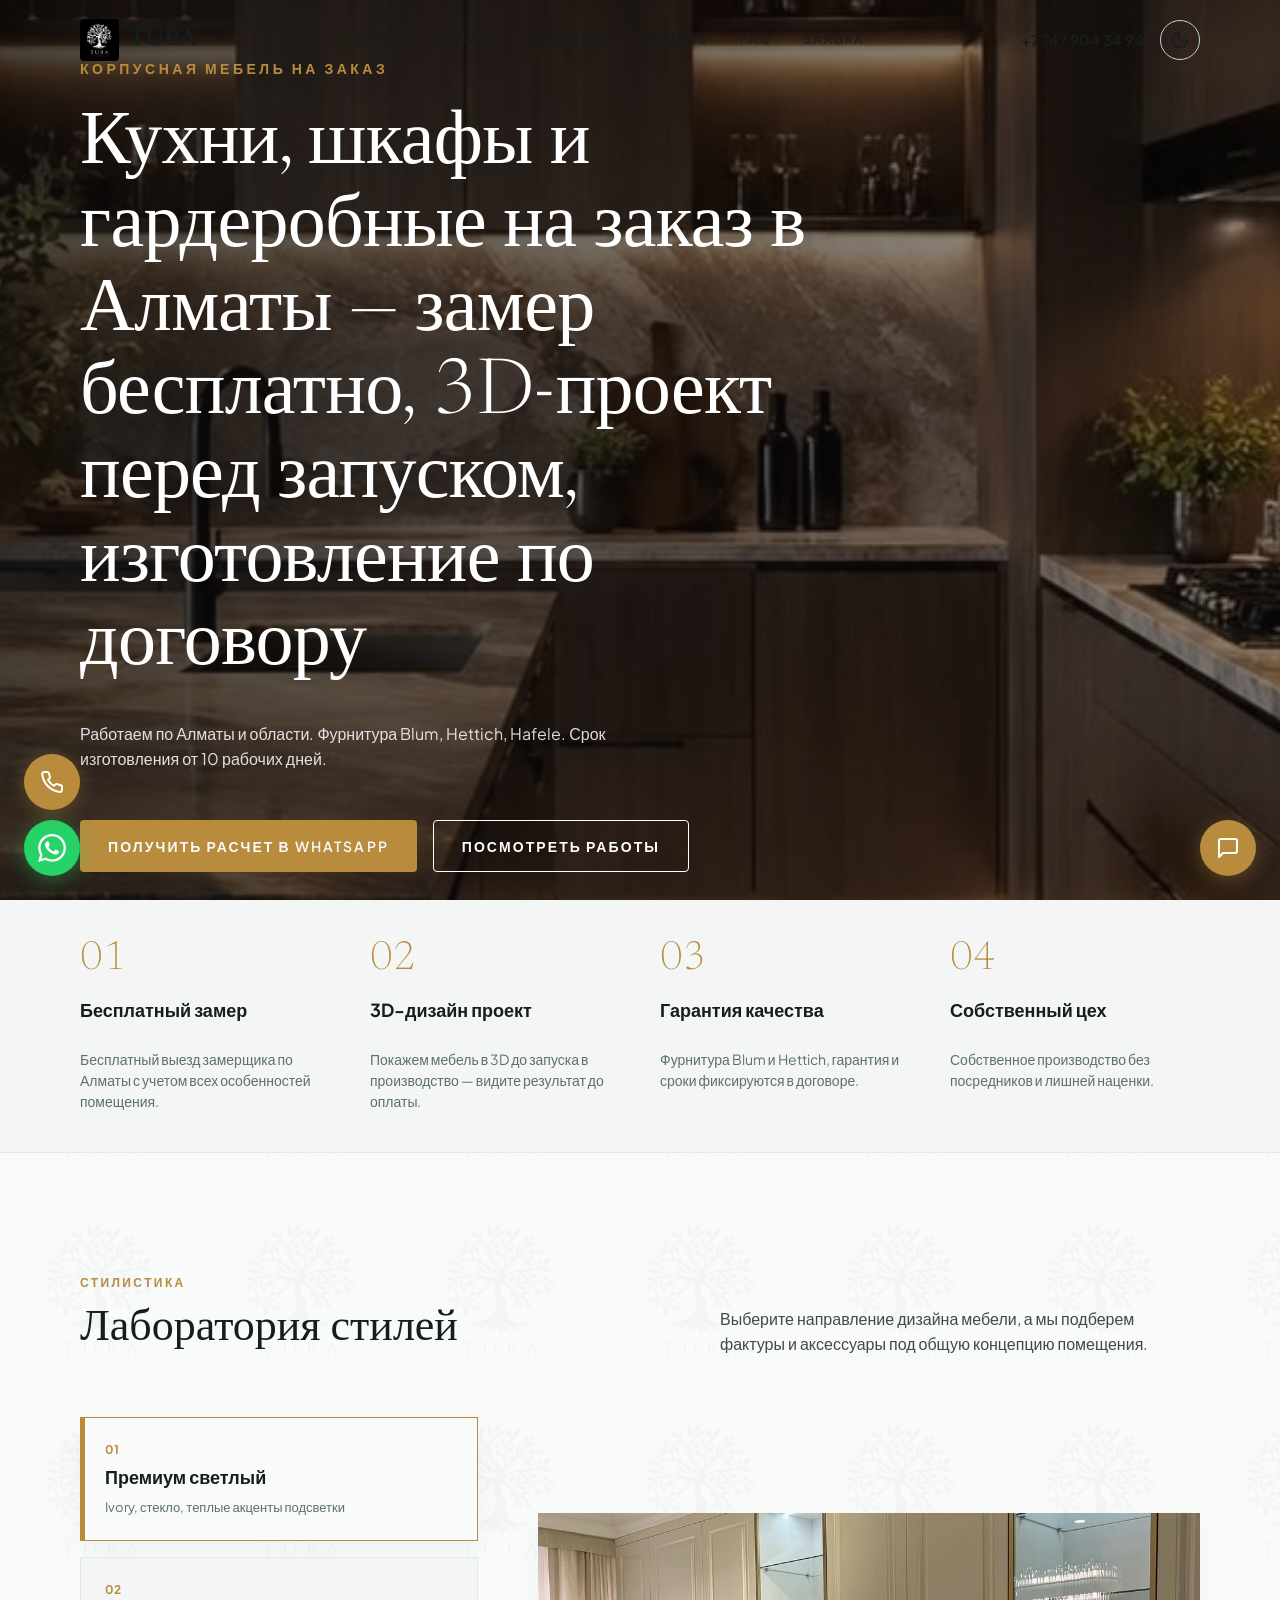
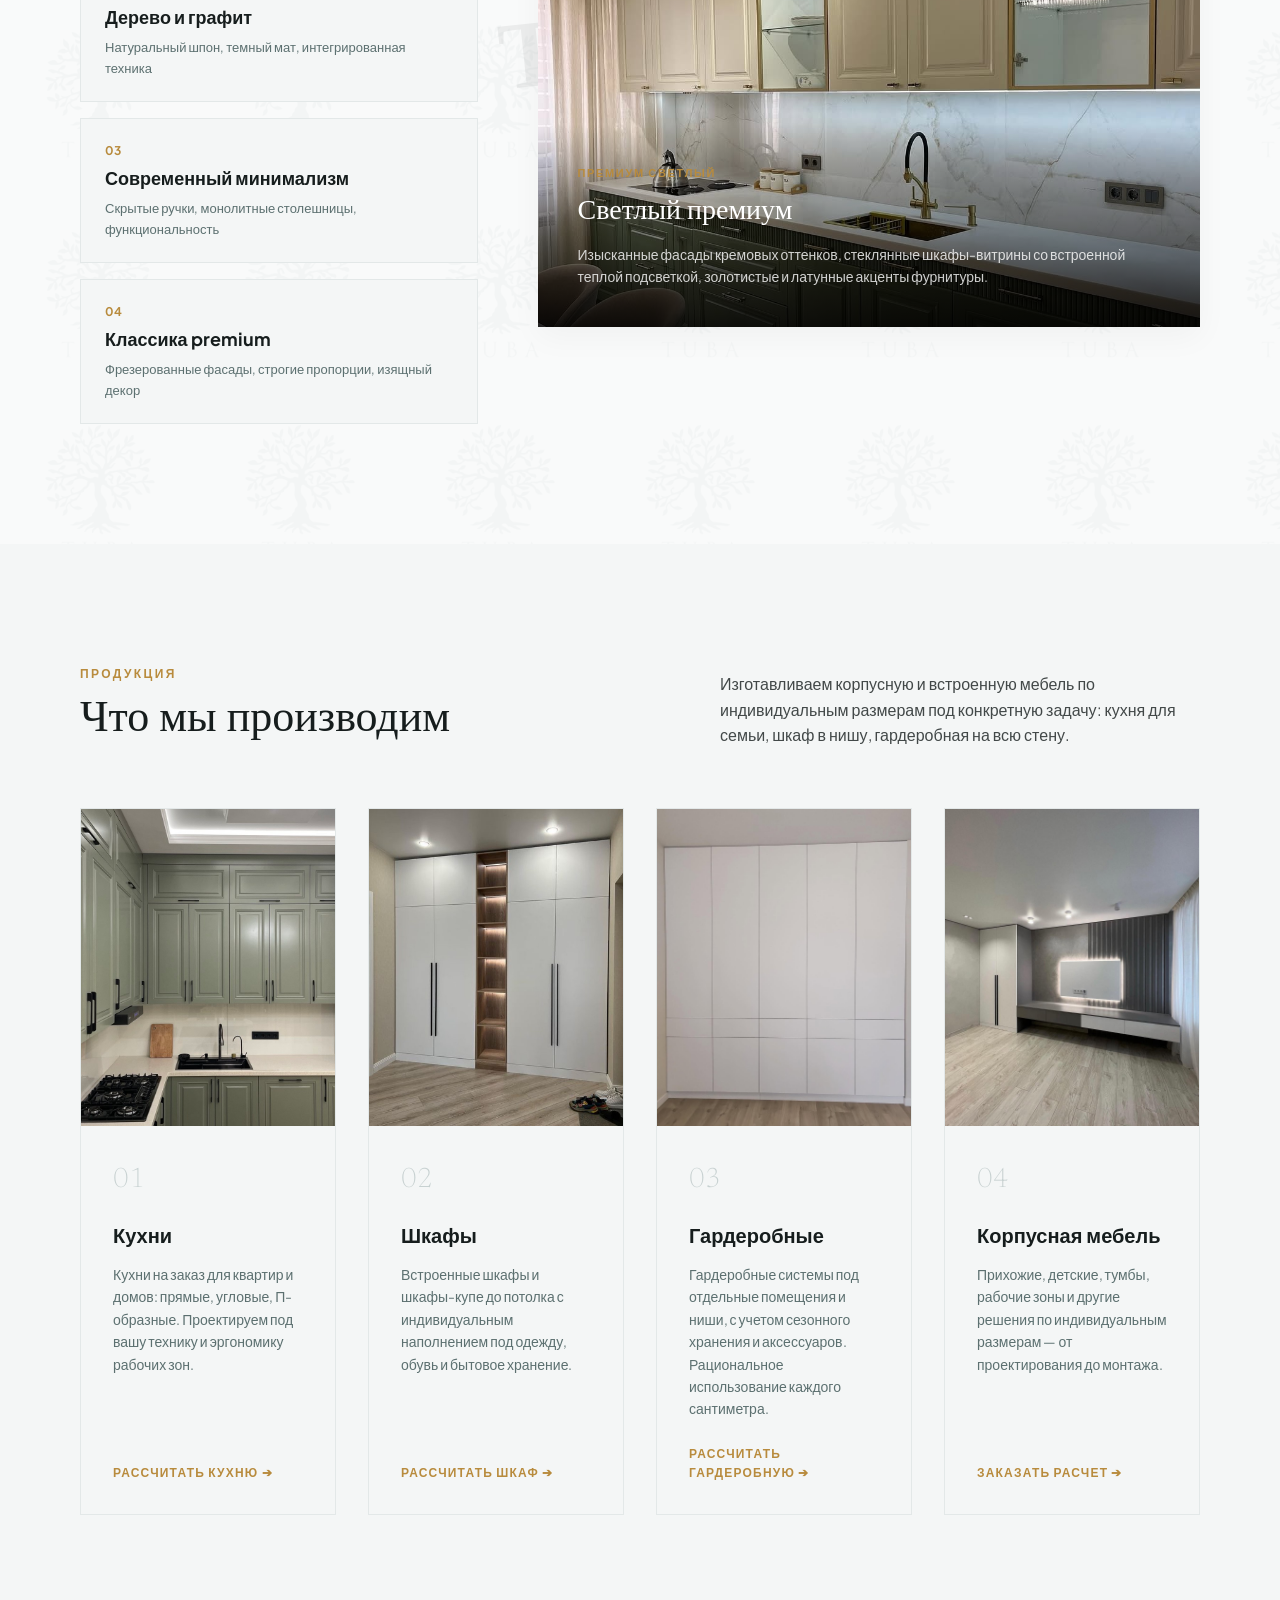
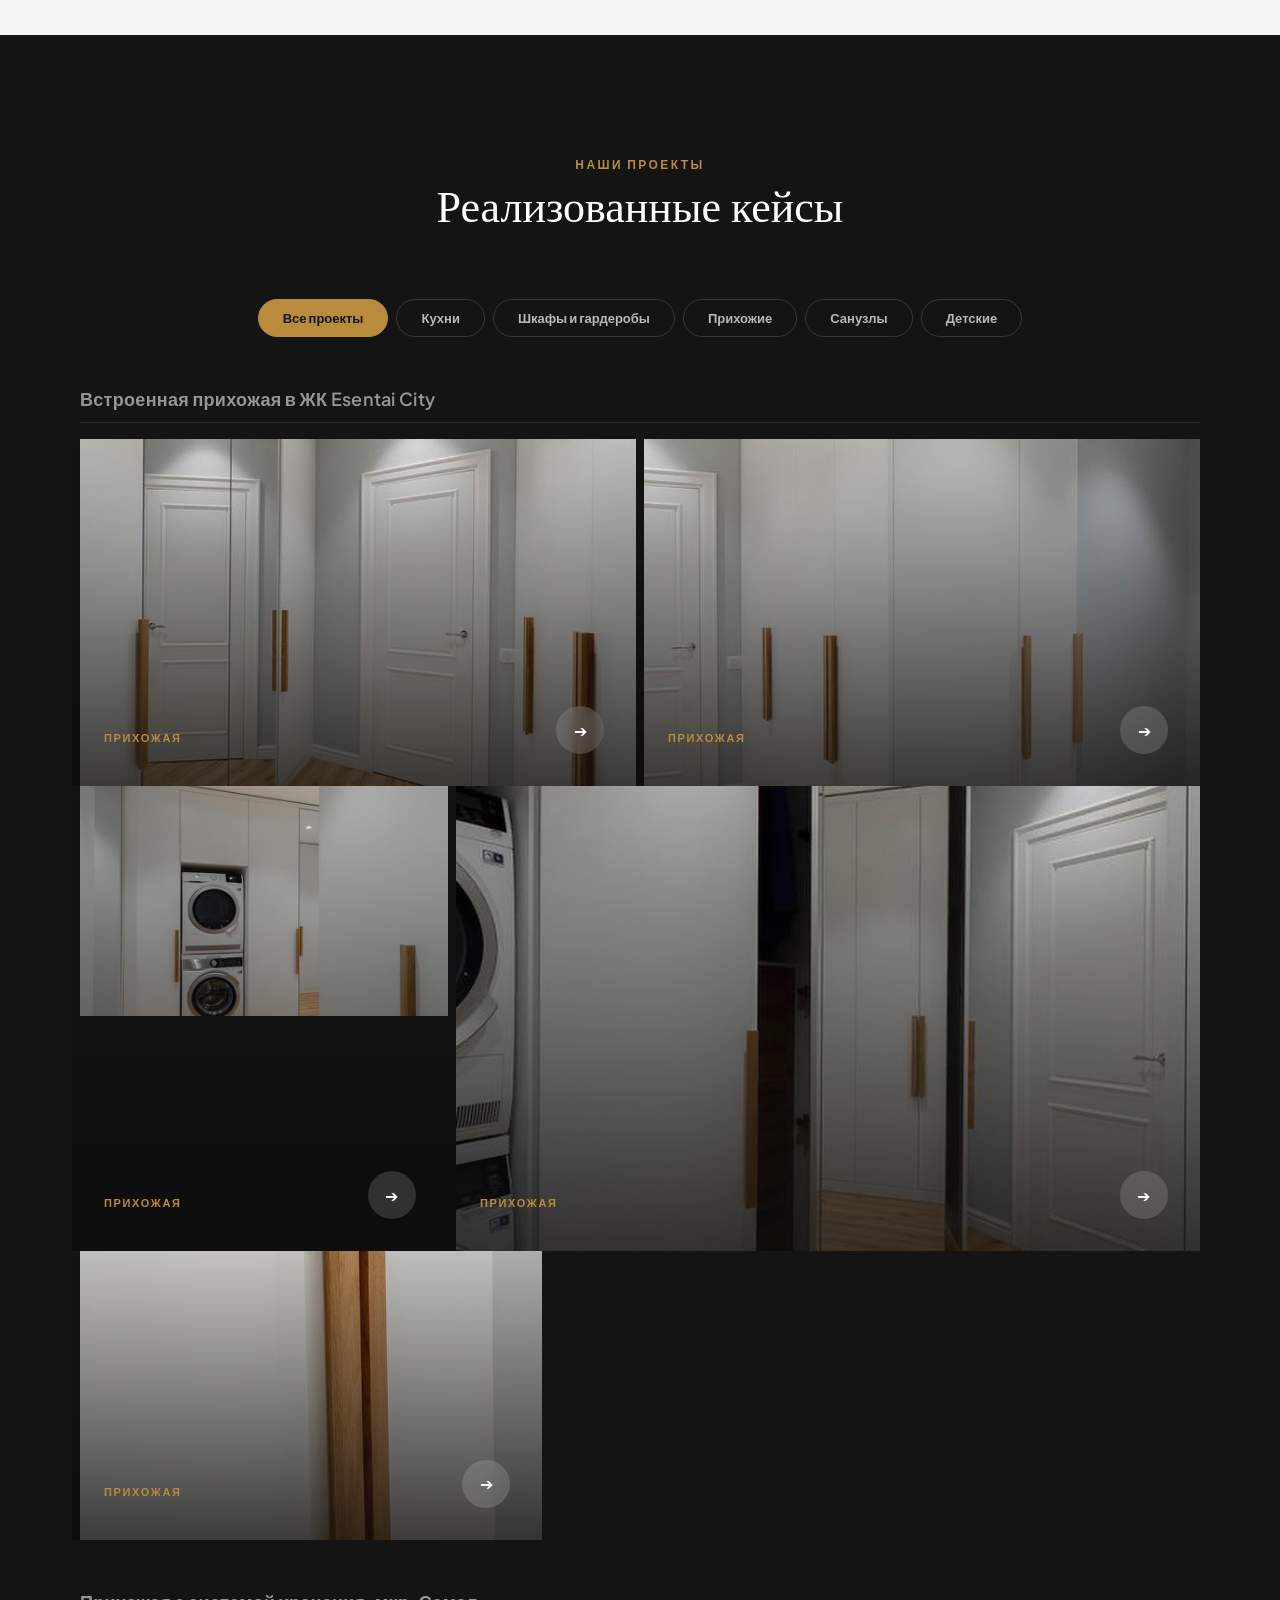
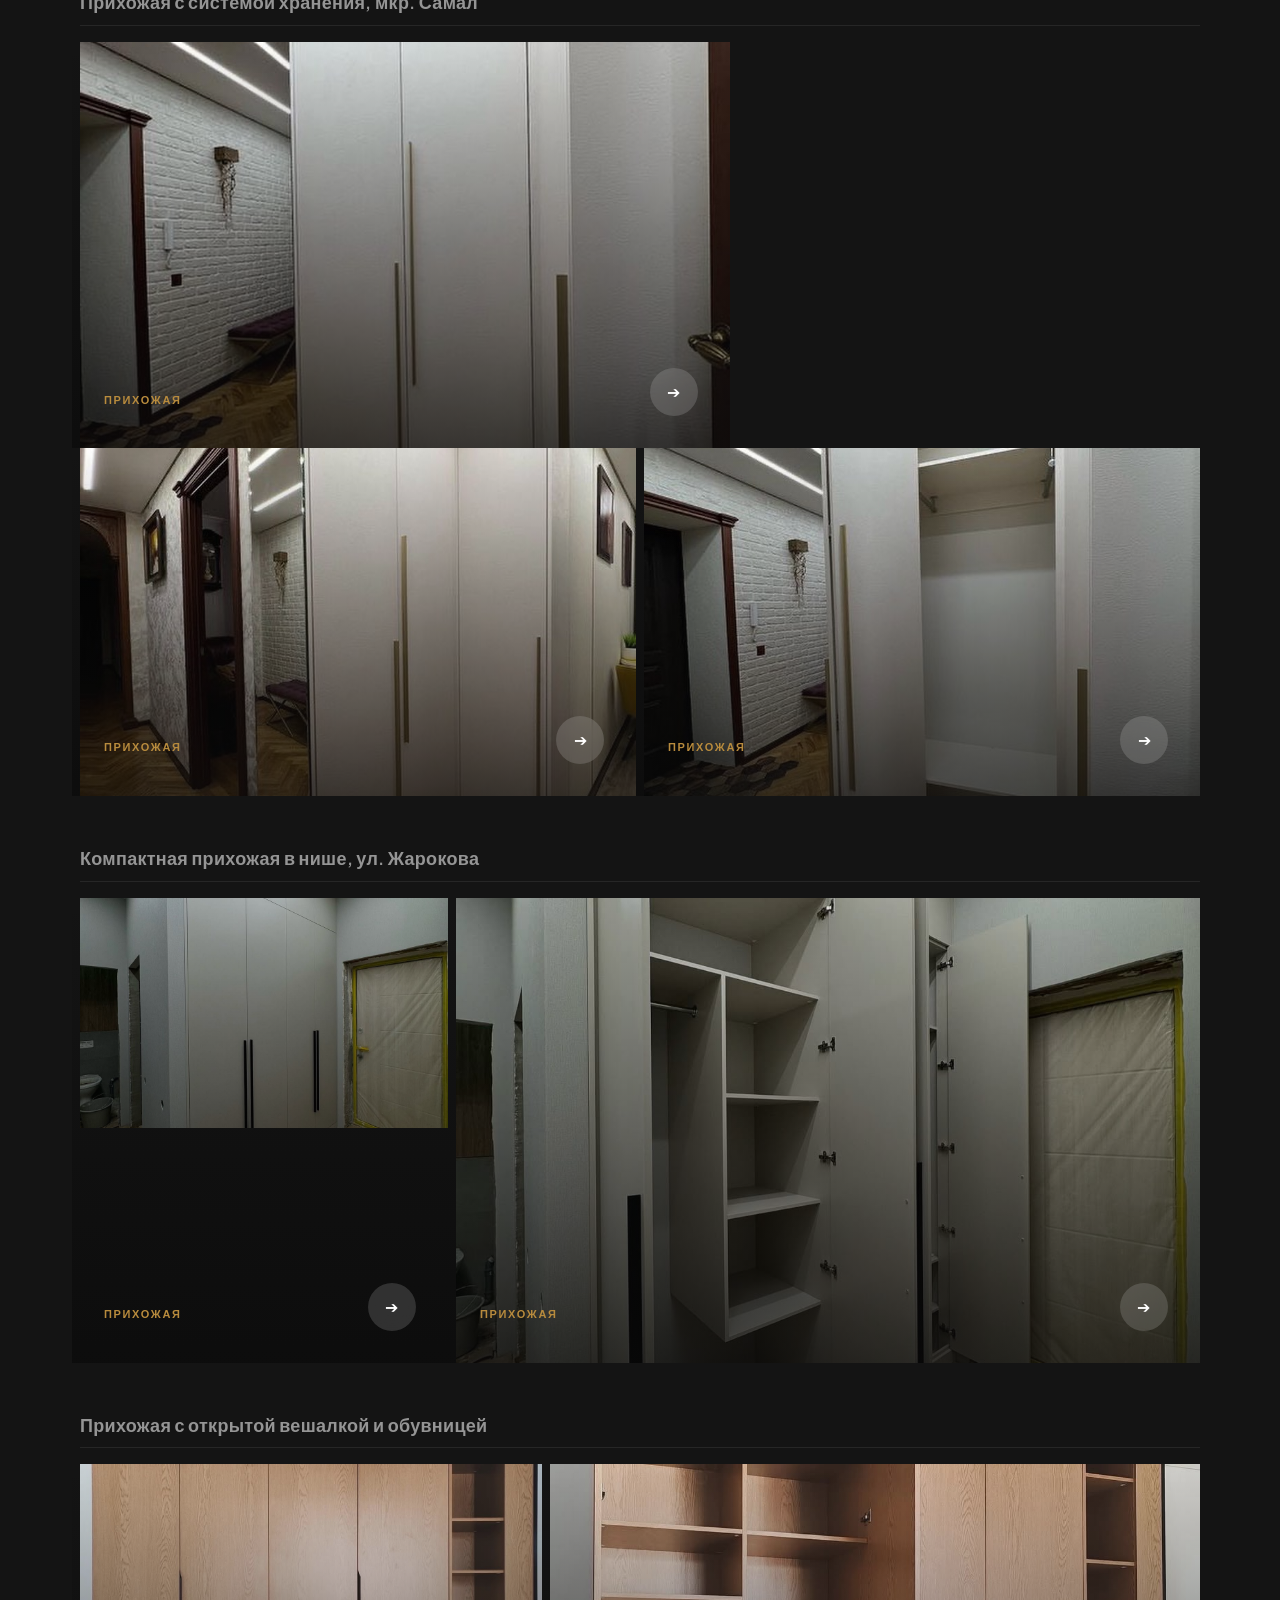
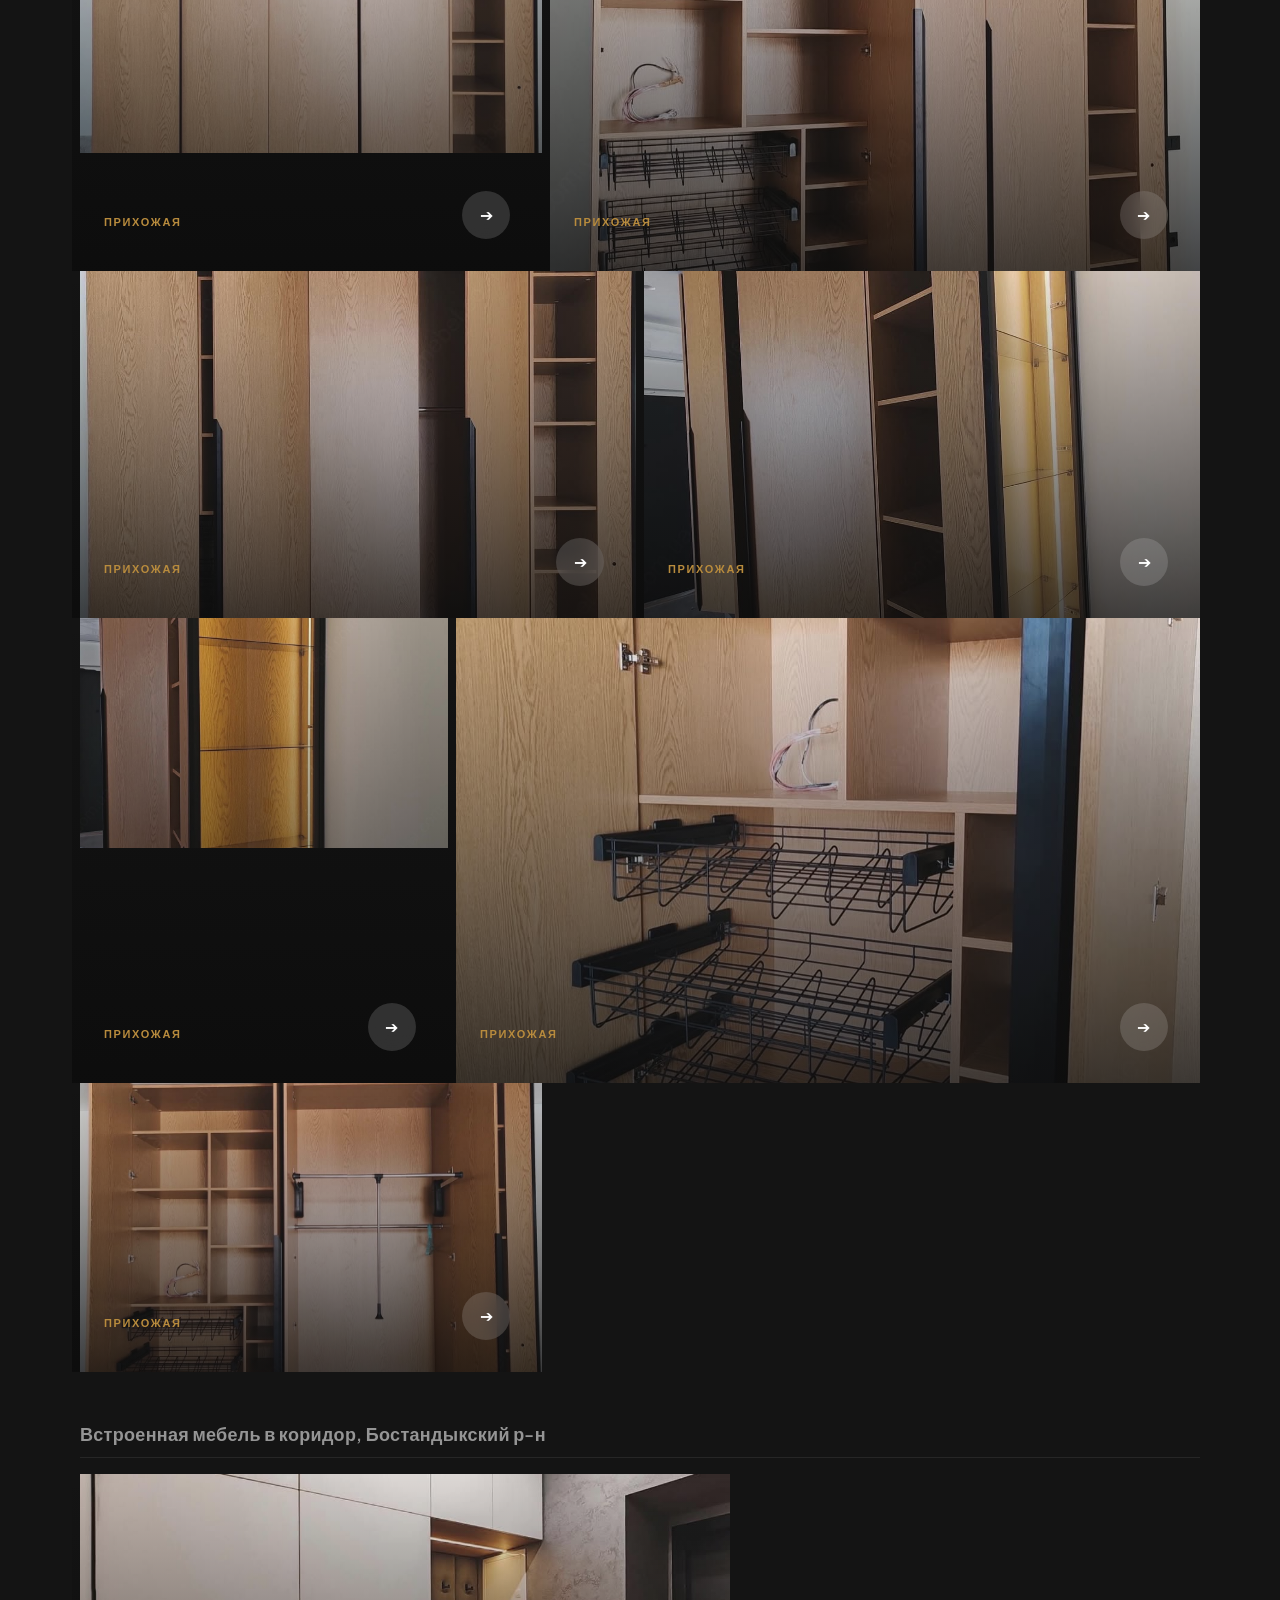
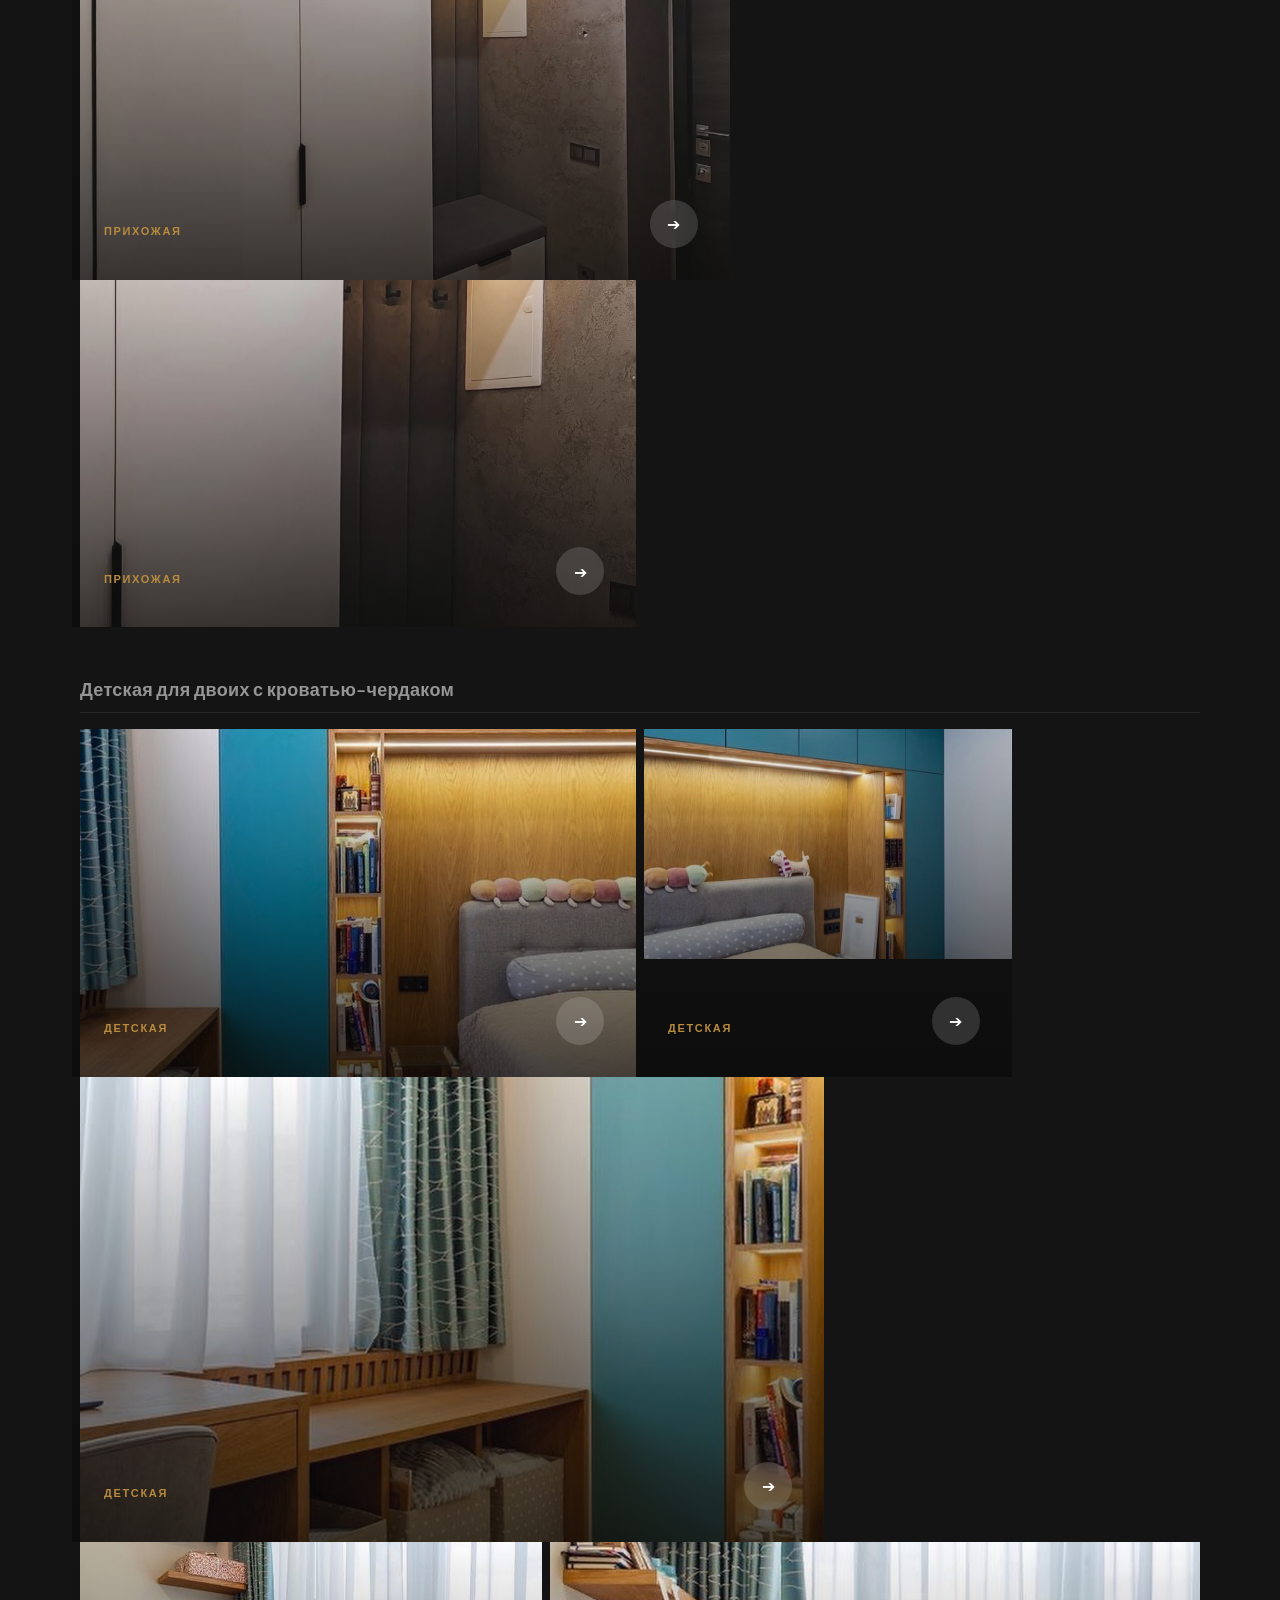
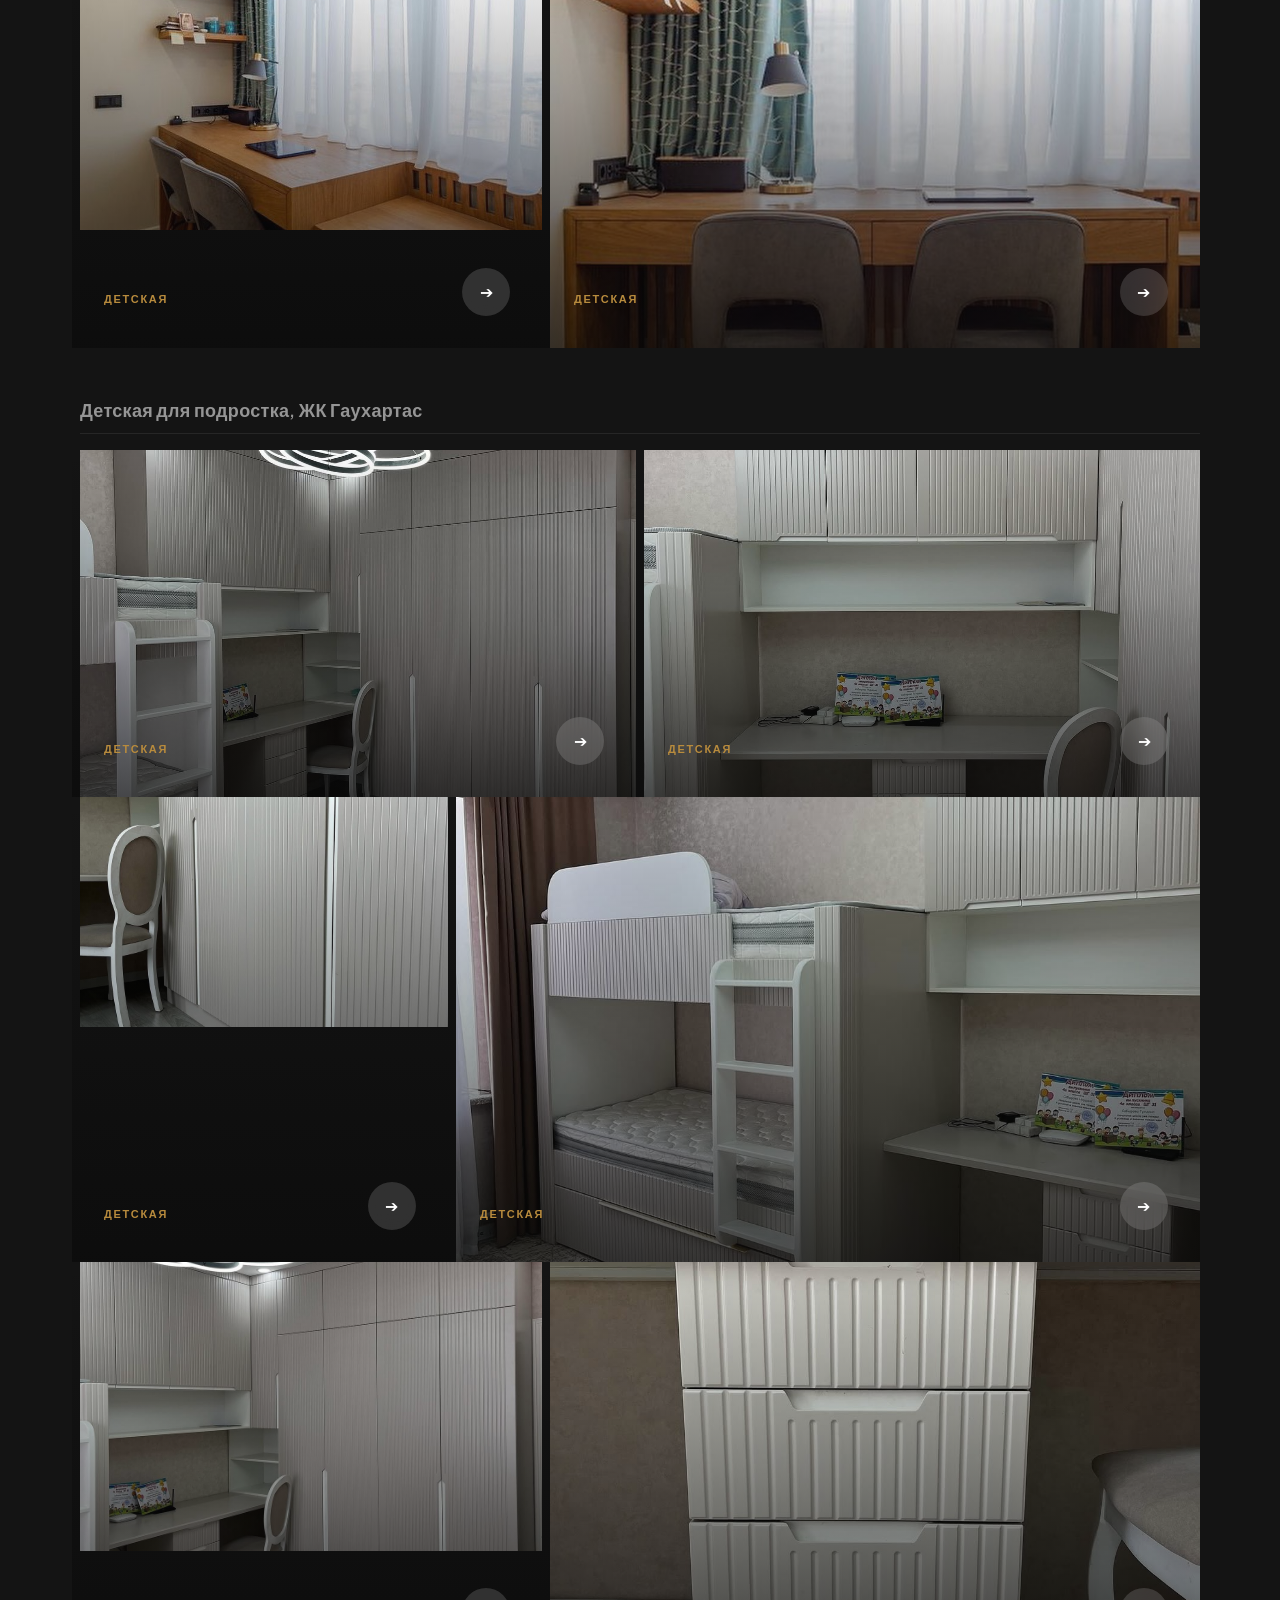
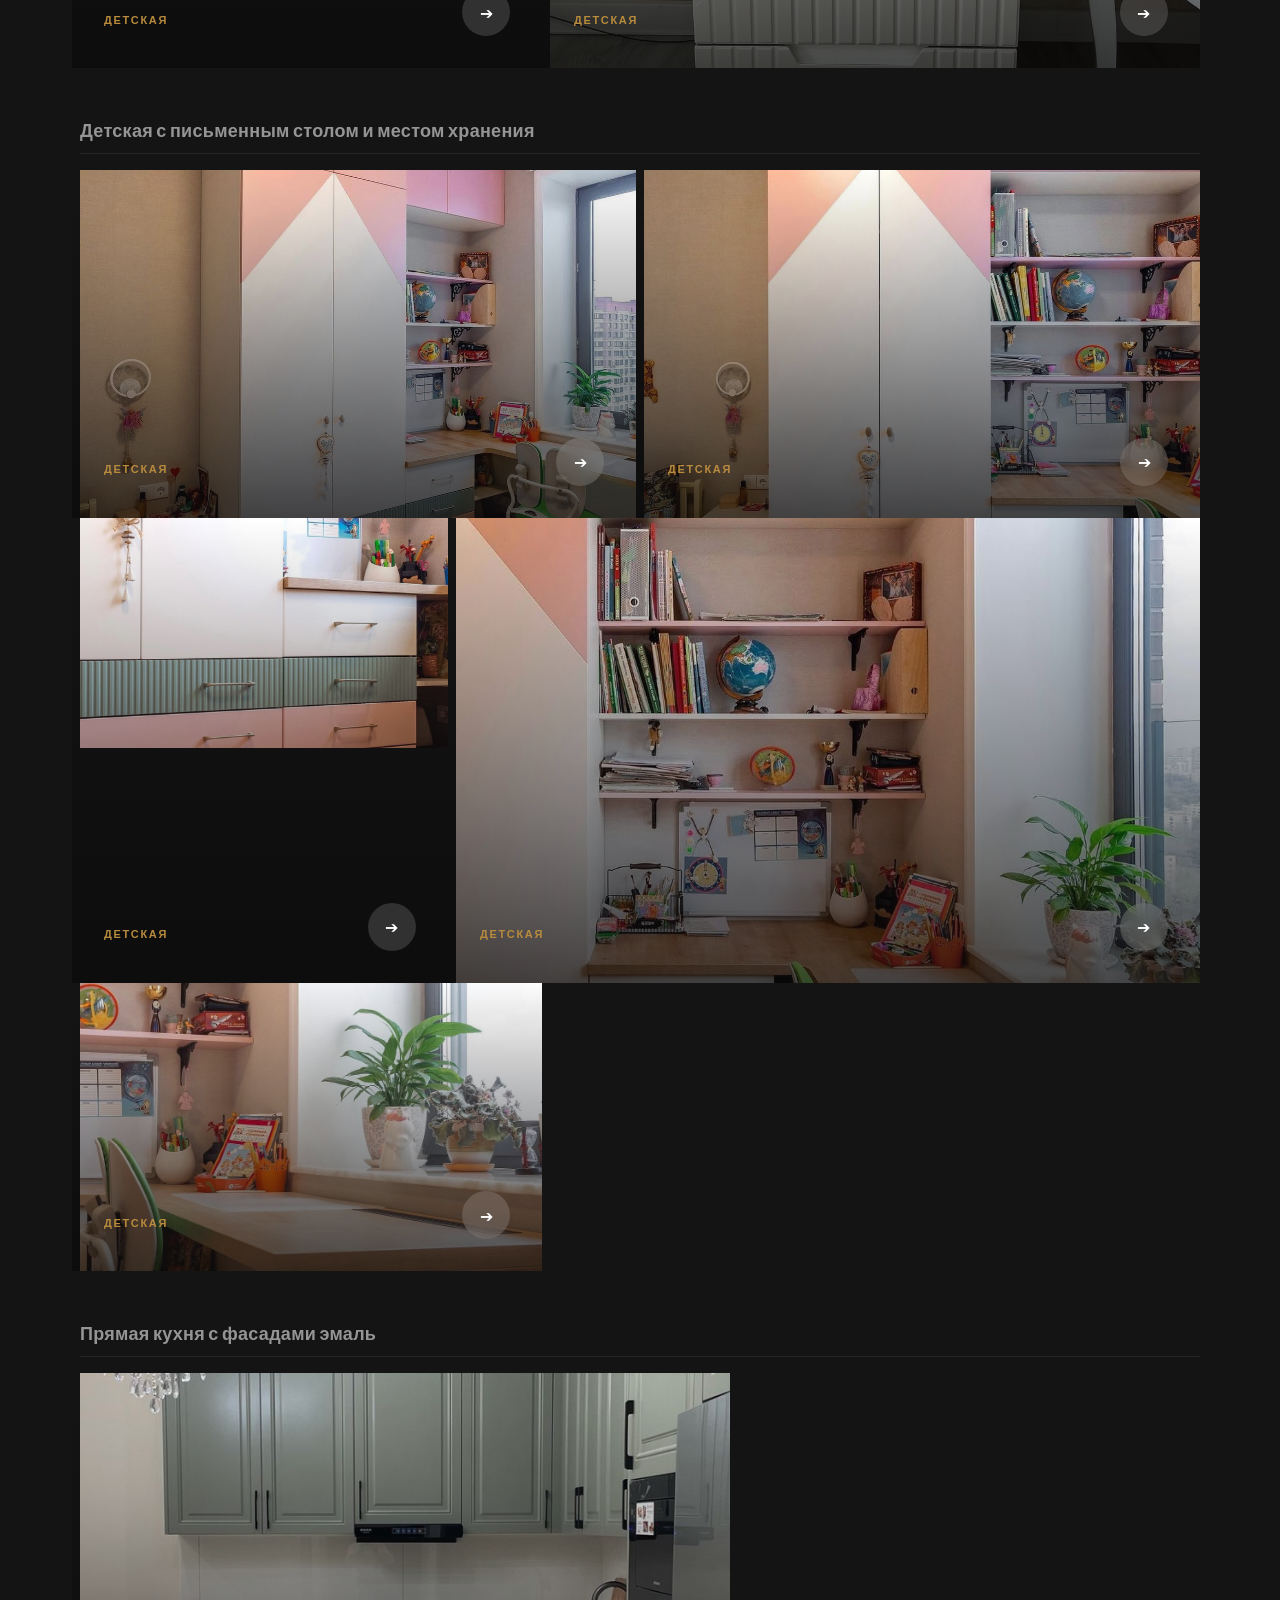
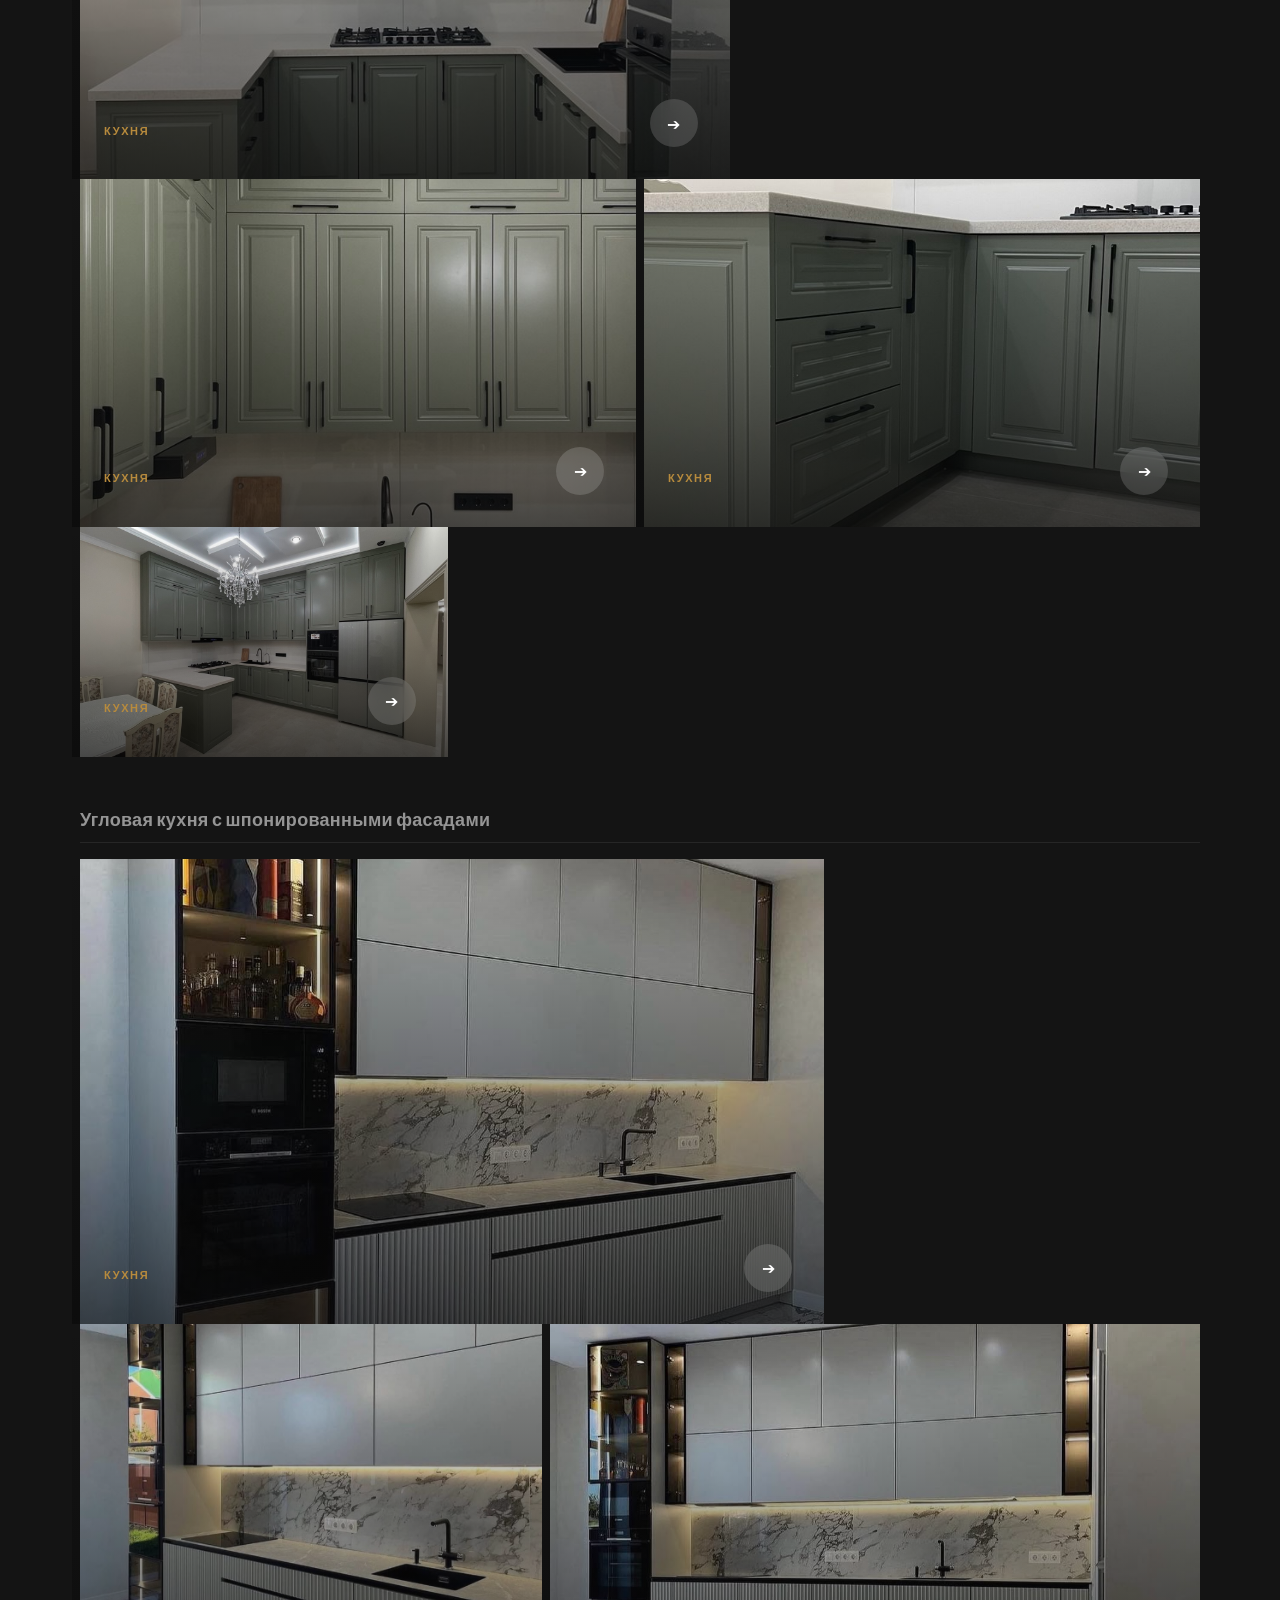
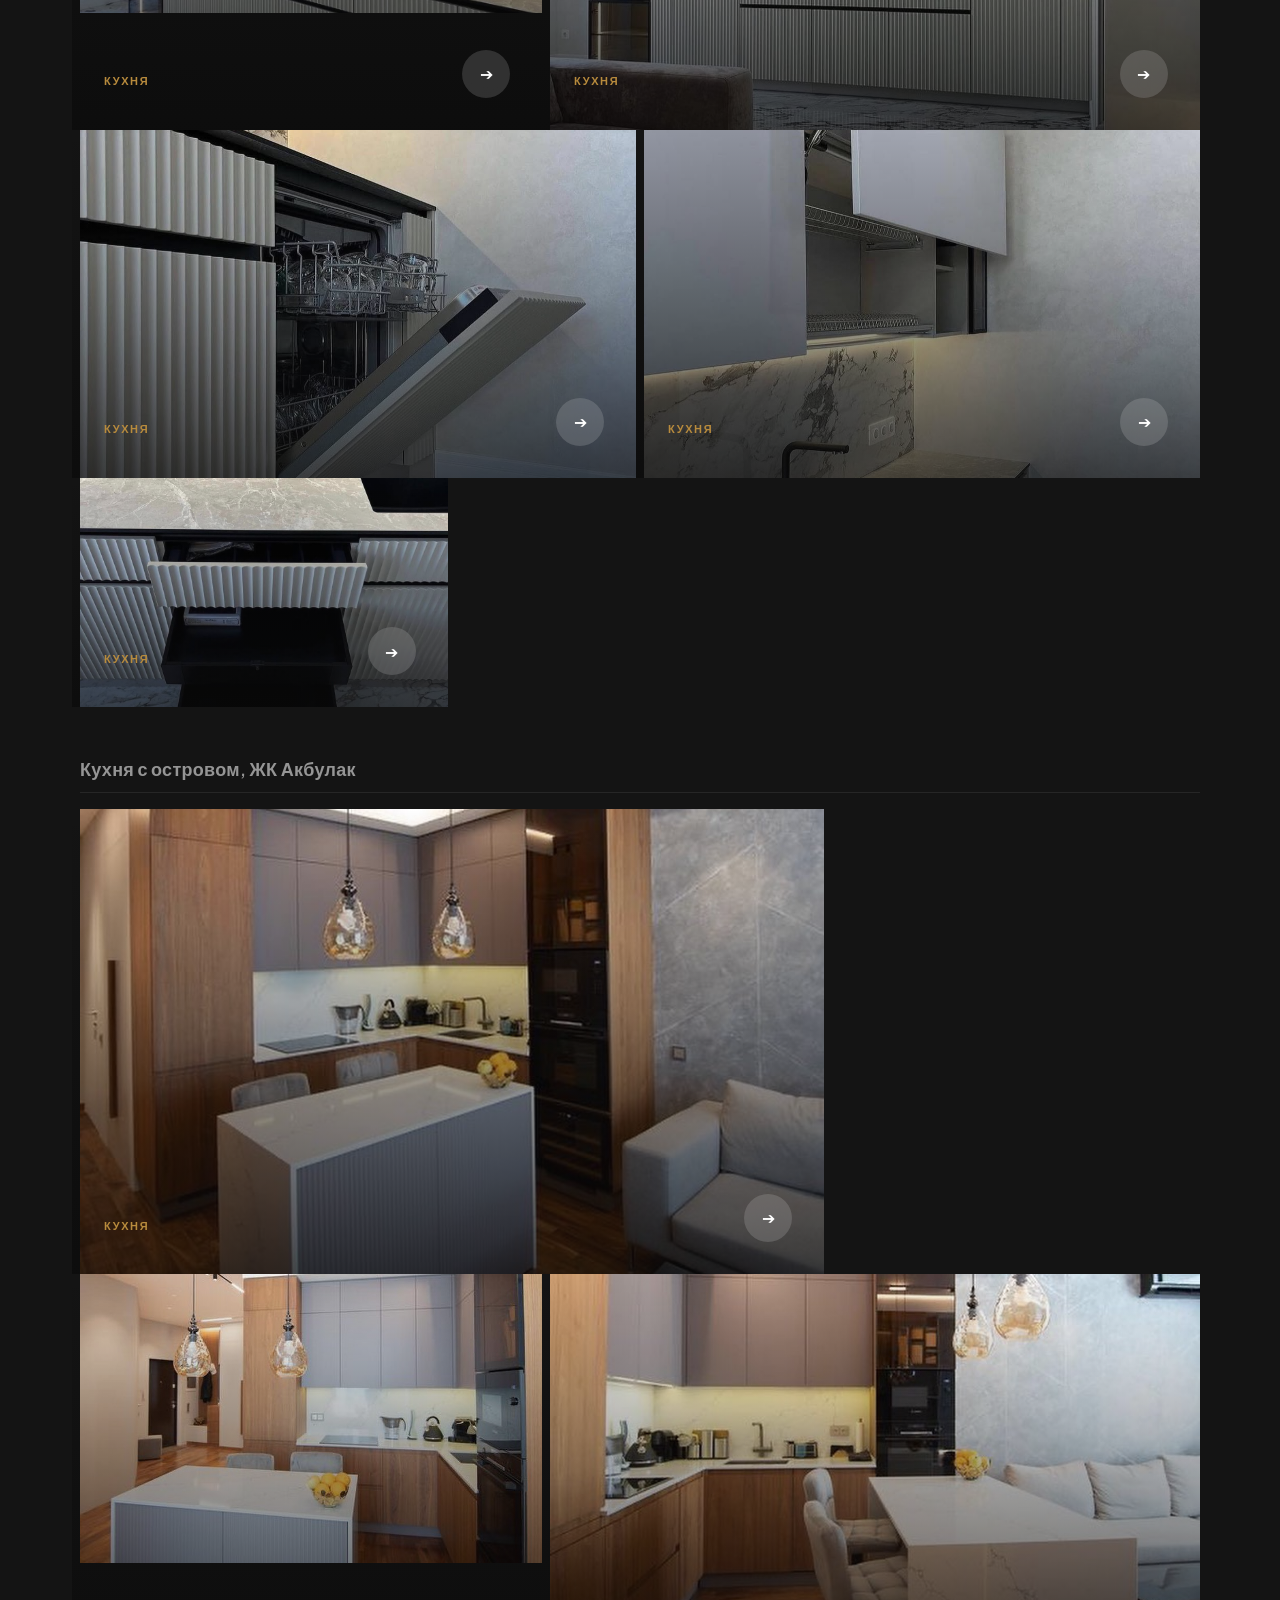
==== commit 0bb70081: "feat: new hero header image (header 2.png), tuba background pattern on body" ====
--- a/index.html
+++ b/index.html
@@ -9,6 +9,14 @@
   <meta name="description" content="Производство премиальной мебели на заказ в Алматы от компании TUBA. Изготавливаем кухни, шкафы-купе, гардеробные и корпусную мебель по индивидуальным размерам с гарантией качества по договору.">
   <meta name="keywords" content="мебель на заказ алматы, кухни на заказ алматы, шкафы купе на заказ, гардеробные алматы, корпусная мебель алматы, изготовление мебели">
   <meta name="author" content="tuba.kz">
+  <meta name="theme-color" content="#fbf9f9" media="(prefers-color-scheme: light)">
+  <meta name="theme-color" content="#141616" media="(prefers-color-scheme: dark)">
+  
+  <link rel="canonical" href="https://tuba.kz/">
+  <link rel="alternate" hreflang="ru" href="https://tuba.kz/">
+  
+  <link rel="preconnect" href="https://fonts.googleapis.com">
+  <link rel="preconnect" href="https://fonts.gstatic.com" crossorigin>
   
   <!-- Open Graph / Facebook / WhatsApp -->
   <meta property="og:type" content="website">
@@ -16,6 +24,9 @@
   <meta property="og:title" content="TUBA — Корпусная мебель на заказ в Алматы">
   <meta property="og:description" content="Индивидуальное проектирование и изготовление кухонь, шкафов и гардеробных в Алматы. Скидка на 3D-проект. Расчет стоимости в WhatsApp.">
   <meta property="og:image" content="assets/kitchen 1_01.jpg">
+
+  <!-- Skip to main content (accessibility) -->
+  <a class="skip-link" href="#top">Перейти к содержимому</a>
 
   <!-- Favicon -->
   <link rel="icon" type="image/jpeg" href="assets/tuba-logo.jpg">
@@ -111,7 +122,7 @@
       <a class="mobile-nav-link" href="#process">Процесс</a>
       <a class="mobile-nav-link" href="#faq">FAQ</a>
       <a class="mobile-nav-link" href="#contact">Заявка</a>
-      <a class="btn btn-primary" href="#contact" style="margin-top: 20px;">Получить расчет в WhatsApp</a>
+      <a class="btn btn-primary mobile-cta-btn" href="#contact">Получить расчет в WhatsApp</a>
     </nav>
   </div>
 
@@ -128,7 +139,7 @@
           <p class="hero-lead">Работаем по Алматы и области. Фурнитура Blum, Hettich, Hafele. Срок изготовления от 10 рабочих дней.</p>
           <div class="hero-buttons">
             <a class="btn btn-primary" href="#contact">Получить расчет в WhatsApp</a>
-            <a class="btn btn-outline" href="#portfolio" style="color: #ffffff; border-color: #ffffff;">Посмотреть работы</a>
+            <a class="btn btn-outline" href="#portfolio">Посмотреть работы</a>
           </div>
           <ul class="hero-trust-strip">
             <li>Бесплатный замер</li>
@@ -215,7 +226,7 @@
     </section>
 
     <!-- Services Showcase -->
-    <section class="section-padding" id="services" style="background-color: var(--color-surface);">
+    <section class="section-padding section-services" id="services">
       <div class="container">
         <div class="section-header reveal-anim">
           <div>
@@ -288,12 +299,12 @@
         </div>
         
         <div class="portfolio-filter-bar reveal-anim">
-          <button class="filter-btn is-active" type="button" data-filter="all">Все проекты</button>
-          <button class="filter-btn" type="button" data-filter="kitchen">Кухни</button>
-          <button class="filter-btn" type="button" data-filter="wardrobe">Шкафы и гардеробы</button>
-          <button class="filter-btn" type="button" data-filter="hallway">Прихожие</button>
-          <button class="filter-btn" type="button" data-filter="wc">Санузлы</button>
-          <button class="filter-btn" type="button" data-filter="kids">Детские</button>
+          <button class="filter-btn is-active" type="button" data-filter="all" aria-pressed="true">Все проекты</button>
+          <button class="filter-btn" type="button" data-filter="kitchen" aria-pressed="false">Кухни</button>
+          <button class="filter-btn" type="button" data-filter="wardrobe" aria-pressed="false">Шкафы и гардеробы</button>
+          <button class="filter-btn" type="button" data-filter="hallway" aria-pressed="false">Прихожие</button>
+          <button class="filter-btn" type="button" data-filter="wc" aria-pressed="false">Санузлы</button>
+          <button class="filter-btn" type="button" data-filter="kids" aria-pressed="false">Детские</button>
         </div>
         
 <!-- portfolio-new-block.html content inserted -->
@@ -1535,7 +1546,7 @@
         <div class="process-grid reveal-anim">
           <div>
             <span class="section-label">Как мы работаем</span>
-            <h2 class="section-title" style="margin-bottom: 24px;">Вы заранее понимаете, что получите, сколько это стоит и когда будет готово</h2>
+            <h2 class="section-title process-section-title">Вы заранее понимаете, что получите, сколько это стоит и когда будет готово</h2>
             
             <div class="process-steps-list">
               <div class="process-step">
@@ -1586,7 +1597,7 @@
     <!-- Free Services / Perks Section -->
     <section class="section-padding perks-section" id="perks">
       <div class="container">
-        <div class="section-header reveal-anim" style="text-align: center; justify-content: center; align-items: center;">
+        <div class="section-header section-header-centered reveal-anim">
           <div>
             <span class="section-label">Вызовите дизайнера</span>
             <h2 class="section-title">Получите бесплатно</h2>
@@ -1640,7 +1651,7 @@
     <!-- Progressive Form Calculator Section -->
     <section class="section-padding form-section" id="contact">
       <div class="container">
-        <div class="section-header reveal-anim" style="text-align: center; justify-content: center; align-items: center;">
+        <div class="section-header section-header-centered reveal-anim">
           <div>
             <span class="section-label">Расчет стоимости</span>
             <h2 class="section-title">Заполните заявку — получите расчет в WhatsApp</h2>
@@ -1662,8 +1673,6 @@
               <span>Подскажем по материалам, срокам и фурнитуре</span>
             </div>
 
-            <div class="form-grid">
-            
             <div class="form-grid">
               <!-- Field: Type of Furniture (Chips & Select Sync) -->
               <div class="form-group">
@@ -1738,9 +1747,9 @@
               </div>
               
               <!-- Submit Button -->
-              <div style="text-align: center; margin-top: 16px;">
-                <button class="btn btn-primary" id="submitBtn" type="submit" style="width: 100%; max-width: 400px;">Получить расчет в WhatsApp</button>
-                <p class="form-note" id="formSuccess" style="font-size: 13px; margin-top: 12px; opacity: 0.8; display: none; color: var(--color-wood-accent); font-weight: 600;"></p>
+              <div class="form-submit-row">
+                <button class="btn btn-primary btn-fullwidth" id="submitBtn" type="submit">Получить расчет в WhatsApp</button>
+                <p class="form-note" id="formSuccess" style="display: none;"></p>
               </div>
             </div>
           </form>
@@ -1751,7 +1760,7 @@
     <!-- Partners / Brands Section -->
     <section class="section-padding partners-section" id="partners">
       <div class="container">
-        <div class="section-header reveal-anim" style="text-align: center; justify-content: center; align-items: center;">
+        <div class="section-header section-header-centered reveal-anim">
           <div>
             <span class="section-label">Наши партнёры</span>
             <h2 class="section-title">Используем материалы ведущих брендов</h2>
@@ -1783,7 +1792,7 @@
     <!-- FAQ Section -->
     <section class="section-padding" id="faq">
       <div class="container">
-        <div class="section-header reveal-anim" style="text-align: center; justify-content: center; align-items: center;">
+        <div class="section-header section-header-centered reveal-anim">
           <div>
             <span class="section-label">Вопросы и ответы</span>
             <h2 class="section-title">Часто задаваемые вопросы</h2>
@@ -1860,7 +1869,7 @@
     <!-- Trust Section -->
     <section class="section-padding trust-section" id="trust">
       <div class="container">
-        <div class="section-header reveal-anim" style="text-align: center; justify-content: center; align-items: center;">
+        <div class="section-header section-header-centered reveal-anim">
           <div>
             <span class="section-label">Доверие</span>
             <h2 class="section-title">Почему нам доверяют изготовление мебели на заказ</h2>
@@ -1920,7 +1929,7 @@
       <div class="footer-col">
         <h4 class="brand-name">TUBA</h4>
         <p class="footer-text">Корпусная и встроенная мебель на заказ в Алматы с 2011 года. Проектируем, изготавливаем и монтируем под ключ. Работаем по договору с гарантией.</p>
-        <a class="btn btn-primary" href="#contact" style="margin-top: 16px; display: inline-block;">Получить расчет</a>
+        <a class="btn btn-primary footer-cta-btn" href="#contact">Получить расчет</a>
       </div>
       
       <div class="footer-col">
@@ -1937,12 +1946,12 @@
       <div class="footer-col">
         <h5 class="footer-col-title">Контакты</h5>
         <div class="footer-links">
-          <span class="footer-text">📍 Алматы, ул. Бенберина, 18</span>
-          <a class="footer-link" href="tel:+77479043494">📞 +7 747 904 34 94</a>
+          <span class="footer-text"><span aria-hidden="true">📍 </span><span class="sr-only">Адрес: </span>Алматы, ул. Бенберина, 18</span>
+          <a class="footer-link" href="tel:+77479043494"><span aria-hidden="true">📞 </span><span class="sr-only">Телефон: </span>+7 747 904 34 94</a>
           <a class="footer-link" href="https://wa.me/77479043494" target="_blank" rel="noopener noreferrer">WhatsApp: +7 747 904 34 94</a>
-          <a class="footer-link" href="mailto:info@tuba.kz">✉️ info@tuba.kz</a>
-          <span class="footer-text">🕒 Пн–Сб: 09:00–19:00</span>
-          <span class="footer-text">📄 ИП на общих основаниях</span>
+          <a class="footer-link" href="mailto:info@tuba.kz"><span aria-hidden="true">✉️ </span><span class="sr-only">Email: </span>info@tuba.kz</a>
+          <span class="footer-text"><span aria-hidden="true">🕒 </span><span class="sr-only">Режим работы: </span>Пн–Сб: 09:00–19:00</span>
+          <span class="footer-text"><span aria-hidden="true">📄 </span><span class="sr-only">Реквизиты: </span>ИП на общих основаниях</span>
         </div>
       </div>
 
@@ -1958,8 +1967,8 @@
     <div class="container footer-bottom">
       <p>© 2026 TUBA.kz. Все права защищены.</p>
       <div class="footer-bottom-links">
-        <a class="footer-link" href="#">Политика конфиденциальности</a>
-        <a class="footer-link" href="#">Карта сайта</a>
+        <a class="footer-link" href="/privacy">Политика конфиденциальности</a>
+        <a class="footer-link" href="/sitemap">Карта сайта</a>
       </div>
     </div>
   </footer>
--- a/styles.css
+++ b/styles.css
@@ -39,6 +39,7 @@
   --transition-smooth: 0.3s cubic-bezier(0.25, 0.8, 0.25, 1);
   --shadow-premium: 0 10px 30px rgba(0, 0, 0, 0.04);
   --shadow-modal: 0 20px 50px rgba(0, 0, 0, 0.15);
+  --color-background-rgb: 251, 249, 249;
 }
 
 /* Dark Mode Overrides */
@@ -73,6 +74,10 @@
 body {
   font-family: var(--font-body);
   background-color: var(--color-background);
+  background-image: url("assets/tuba-bg.png");
+  background-size: 200px;
+  background-repeat: repeat;
+  background-blend-mode: overlay;
   color: var(--color-on-background);
   line-height: 1.6;
   overflow-x: hidden;
@@ -109,6 +114,49 @@
 /* Typography Utilities */
 .text-serif { font-family: var(--font-display); }
 .text-accent { color: var(--color-wood-accent); }
+
+/* Layout Utilities */
+.section-header-centered {
+  text-align: center;
+  justify-content: center;
+  align-items: center;
+}
+.btn-fullwidth {
+  width: 100%;
+  max-width: 400px;
+}
+.footer-cta-btn {
+  margin-top: 16px;
+  display: inline-block;
+}
+.sr-only {
+  position: absolute;
+  width: 1px;
+  height: 1px;
+  padding: 0;
+  margin: -1px;
+  overflow: hidden;
+  clip: rect(0, 0, 0, 0);
+  white-space: nowrap;
+  border: 0;
+}
+.mobile-cta-btn {
+  margin-top: 20px;
+}
+.skip-link {
+  position: absolute;
+  top: -100%;
+  left: 0;
+  z-index: 1000;
+  padding: 8px 16px;
+  background-color: var(--color-wood-accent);
+  color: #ffffff;
+  font-weight: 700;
+  transition: top 0.2s;
+}
+.skip-link:focus {
+  top: 0;
+}
 
 /* Common Layout Containers */
 .container {
@@ -172,6 +220,10 @@
   background-color: var(--color-on-background);
   color: var(--color-background);
   transform: translateY(-2px);
+}
+.hero-buttons .btn-outline {
+  color: #ffffff;
+  border-color: #ffffff;
 }
 
 /* Watermark: TUBA logo as semi-transparent background on all content sections */
@@ -228,10 +280,6 @@
   box-shadow: var(--shadow-premium);
 }
 
-/* Custom RGB mapping helper for CSS Backdrop filters */
-:root {
-  --color-background-rgb: 251, 249, 249;
-}
 [data-theme="dark"] {
   --color-background-rgb: 20, 22, 22;
 }
@@ -434,7 +482,7 @@
 .hero-background img {
   width: 100%;
   height: 100%;
-  object-cover: cover;
+  object-fit: cover;
   object-position: center;
   transform: scale(1.02);
   transition: transform 10s ease;
@@ -562,6 +610,9 @@
   font-weight: 400;
   line-height: 1.2;
 }
+.process-section-title {
+  margin-bottom: 24px;
+}
 
 .section-intro {
   font-size: 16px;
@@ -682,6 +733,9 @@
 }
 
 /* Services / Categories Grid */
+.section-services {
+  background-color: var(--color-surface);
+}
 .services-grid {
   display: grid;
   grid-template-columns: 1fr;
@@ -1134,6 +1188,17 @@
   border-radius: var(--border-radius-sm);
   box-shadow: var(--shadow-premium);
 }
+.form-submit-row {
+  text-align: center;
+  margin-top: 16px;
+}
+.form-note {
+  font-size: 13px;
+  margin-top: 12px;
+  opacity: 0.8;
+  color: var(--color-wood-accent);
+  font-weight: 600;
+}
 @media (min-width: 768px) {
   .form-container-box {
     padding: 60px 80px;
@@ -1451,6 +1516,9 @@
 }
 .chat-toggle-btn:hover {
   transform: scale(1.1);
+}
+.chat-toggle-btn.is-hidden {
+  display: none;
 }
 .chat-toggle-btn svg {
   width: 24px;
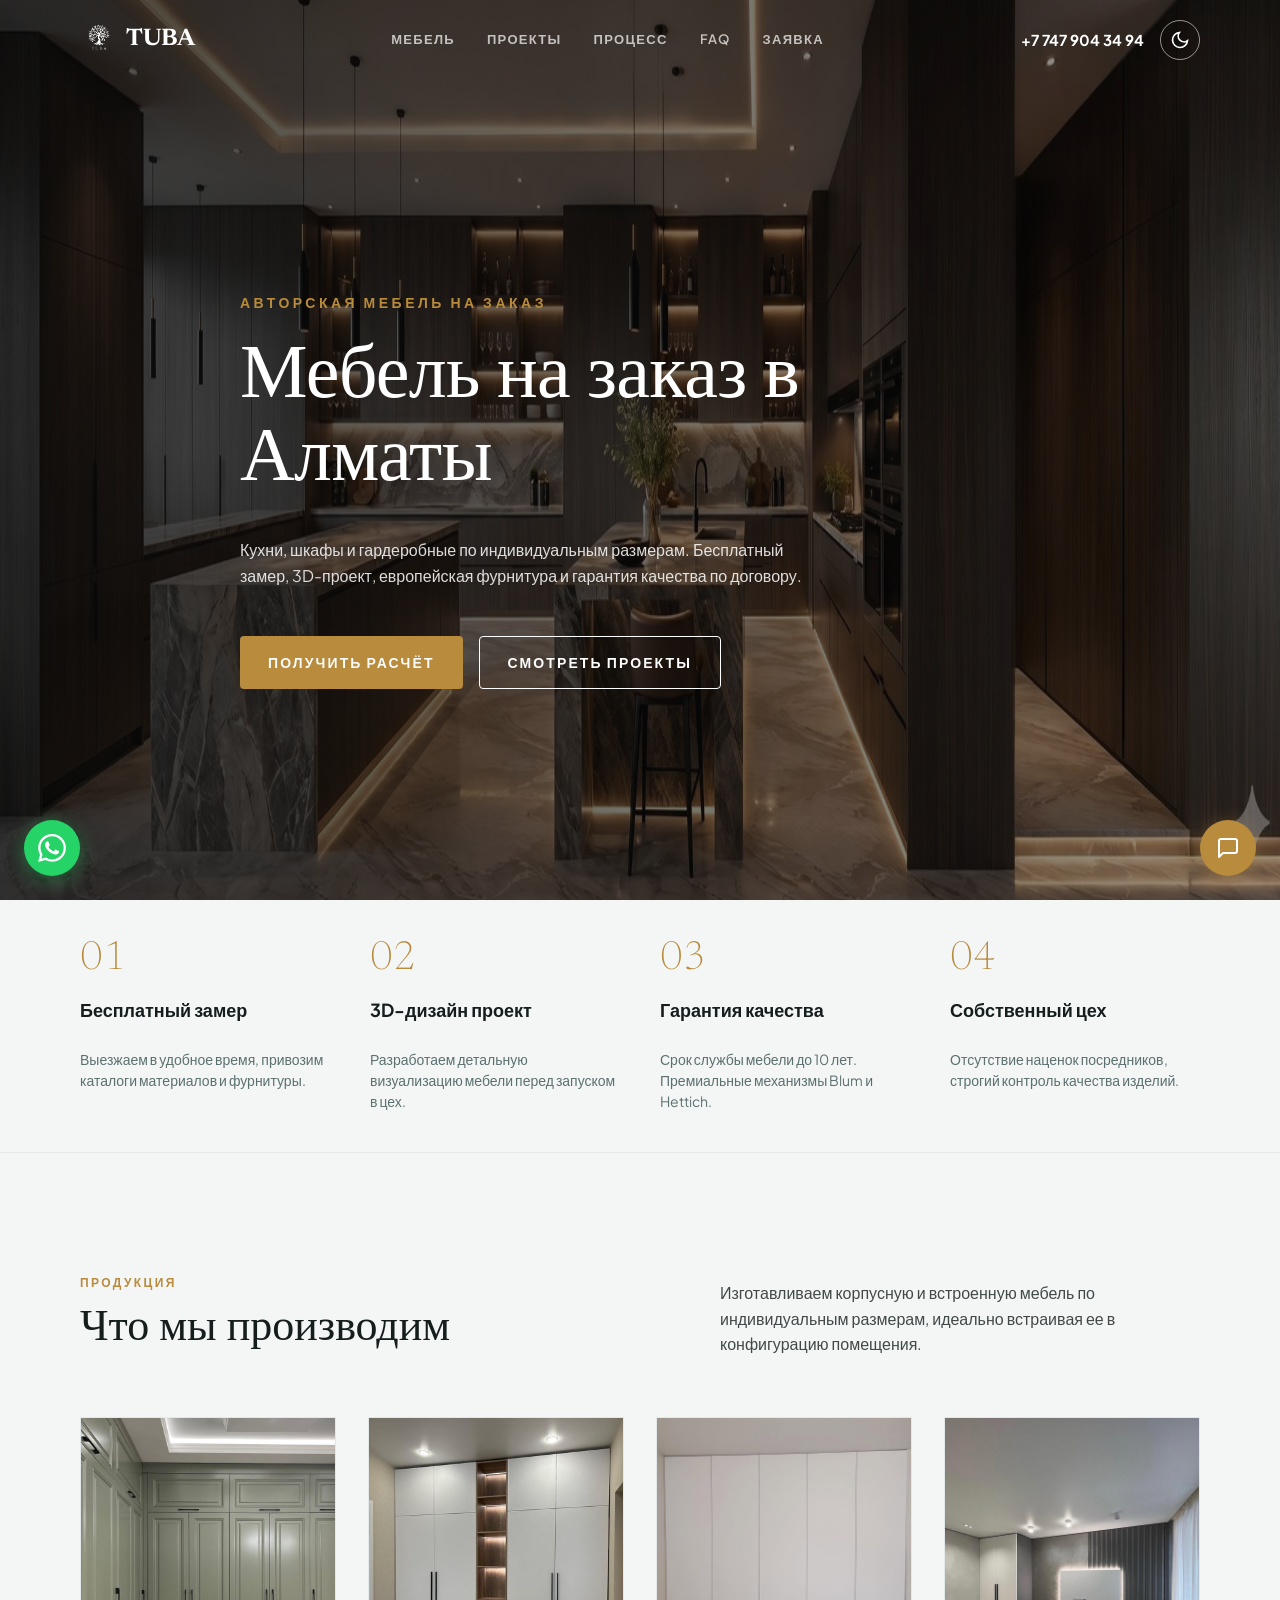
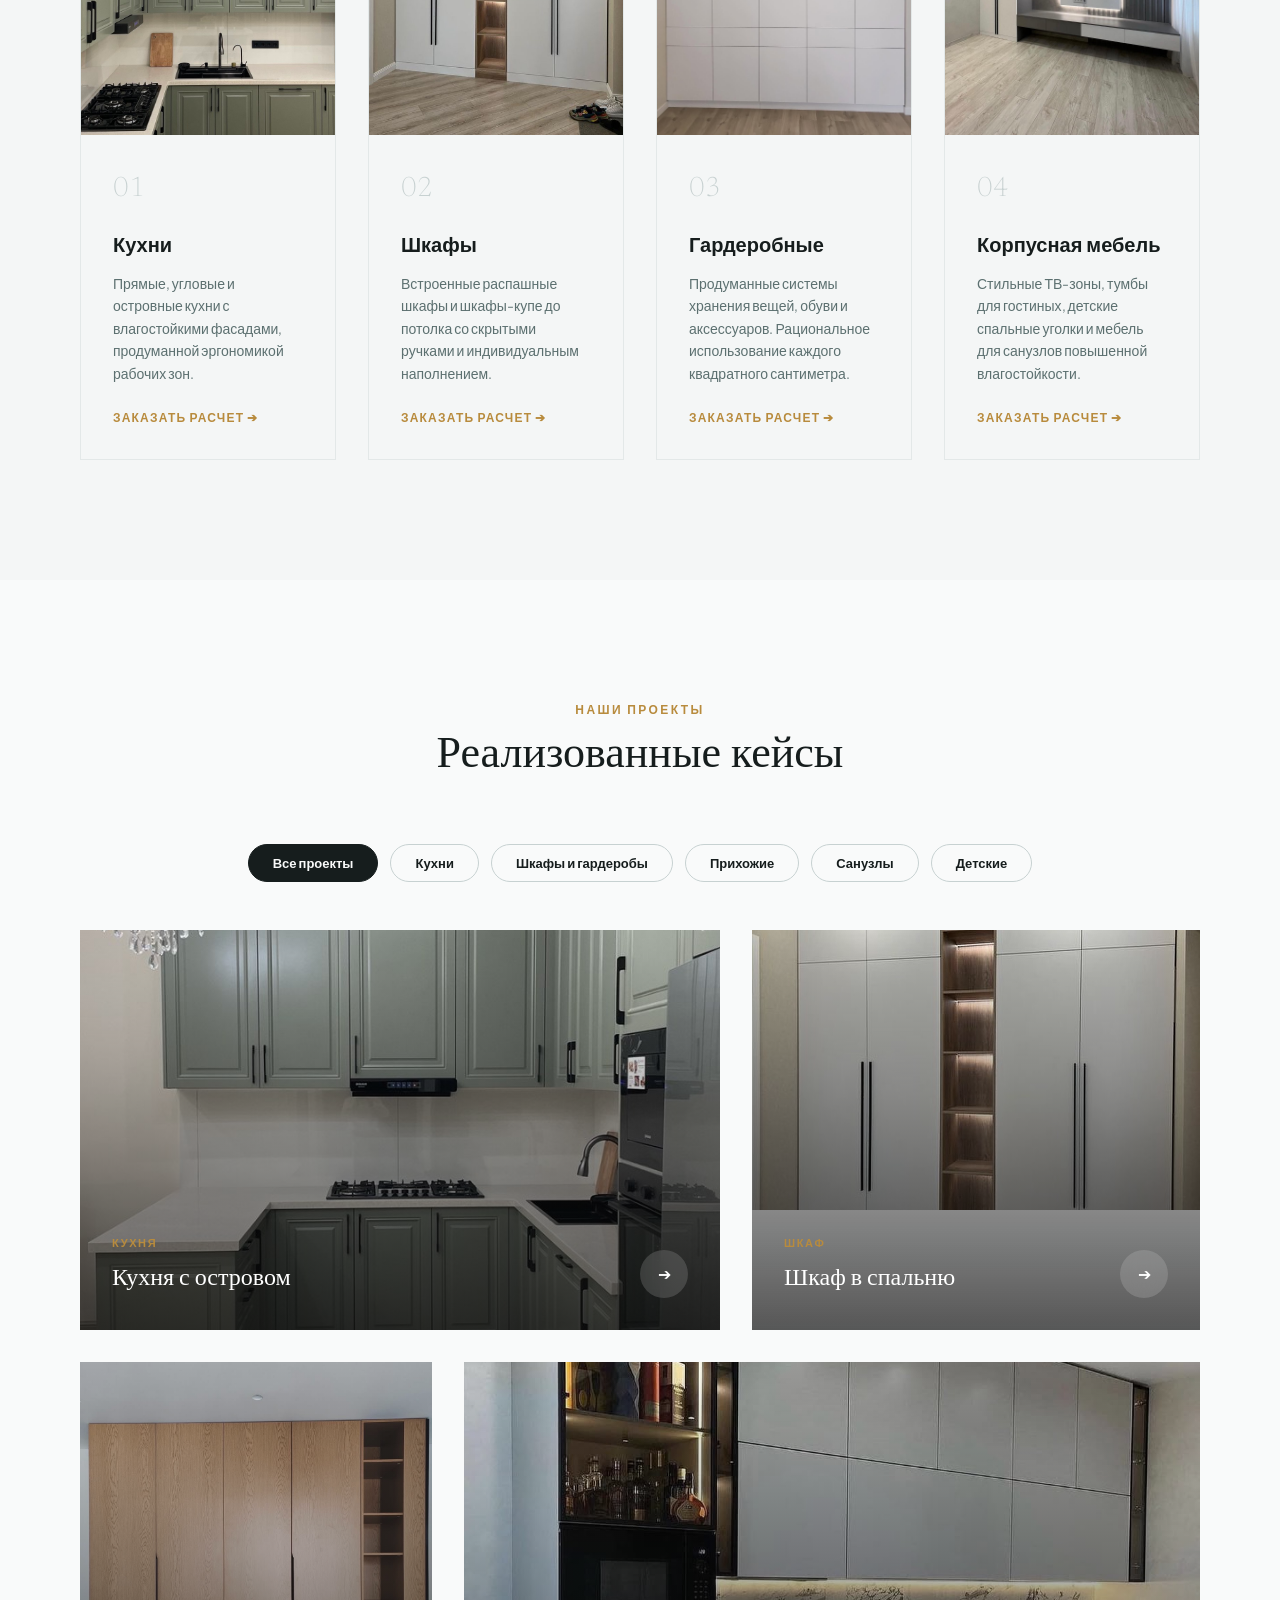
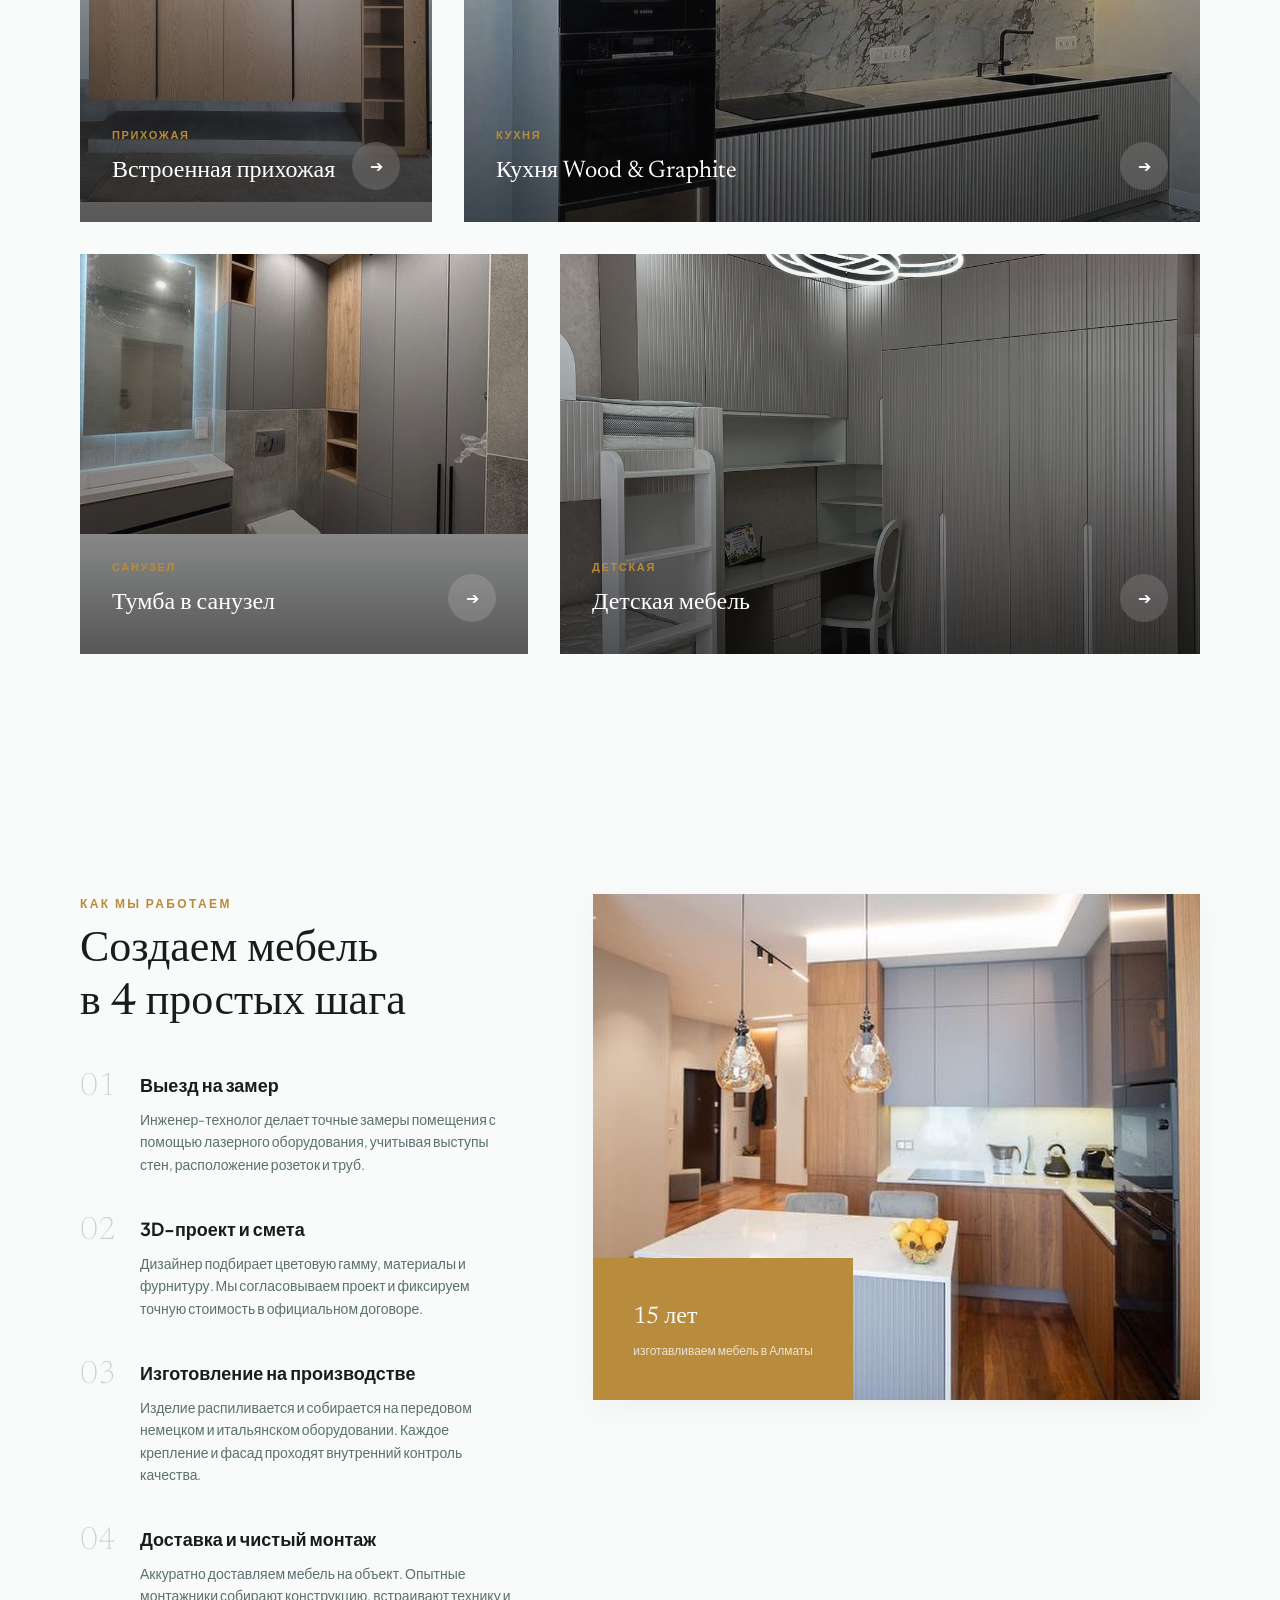
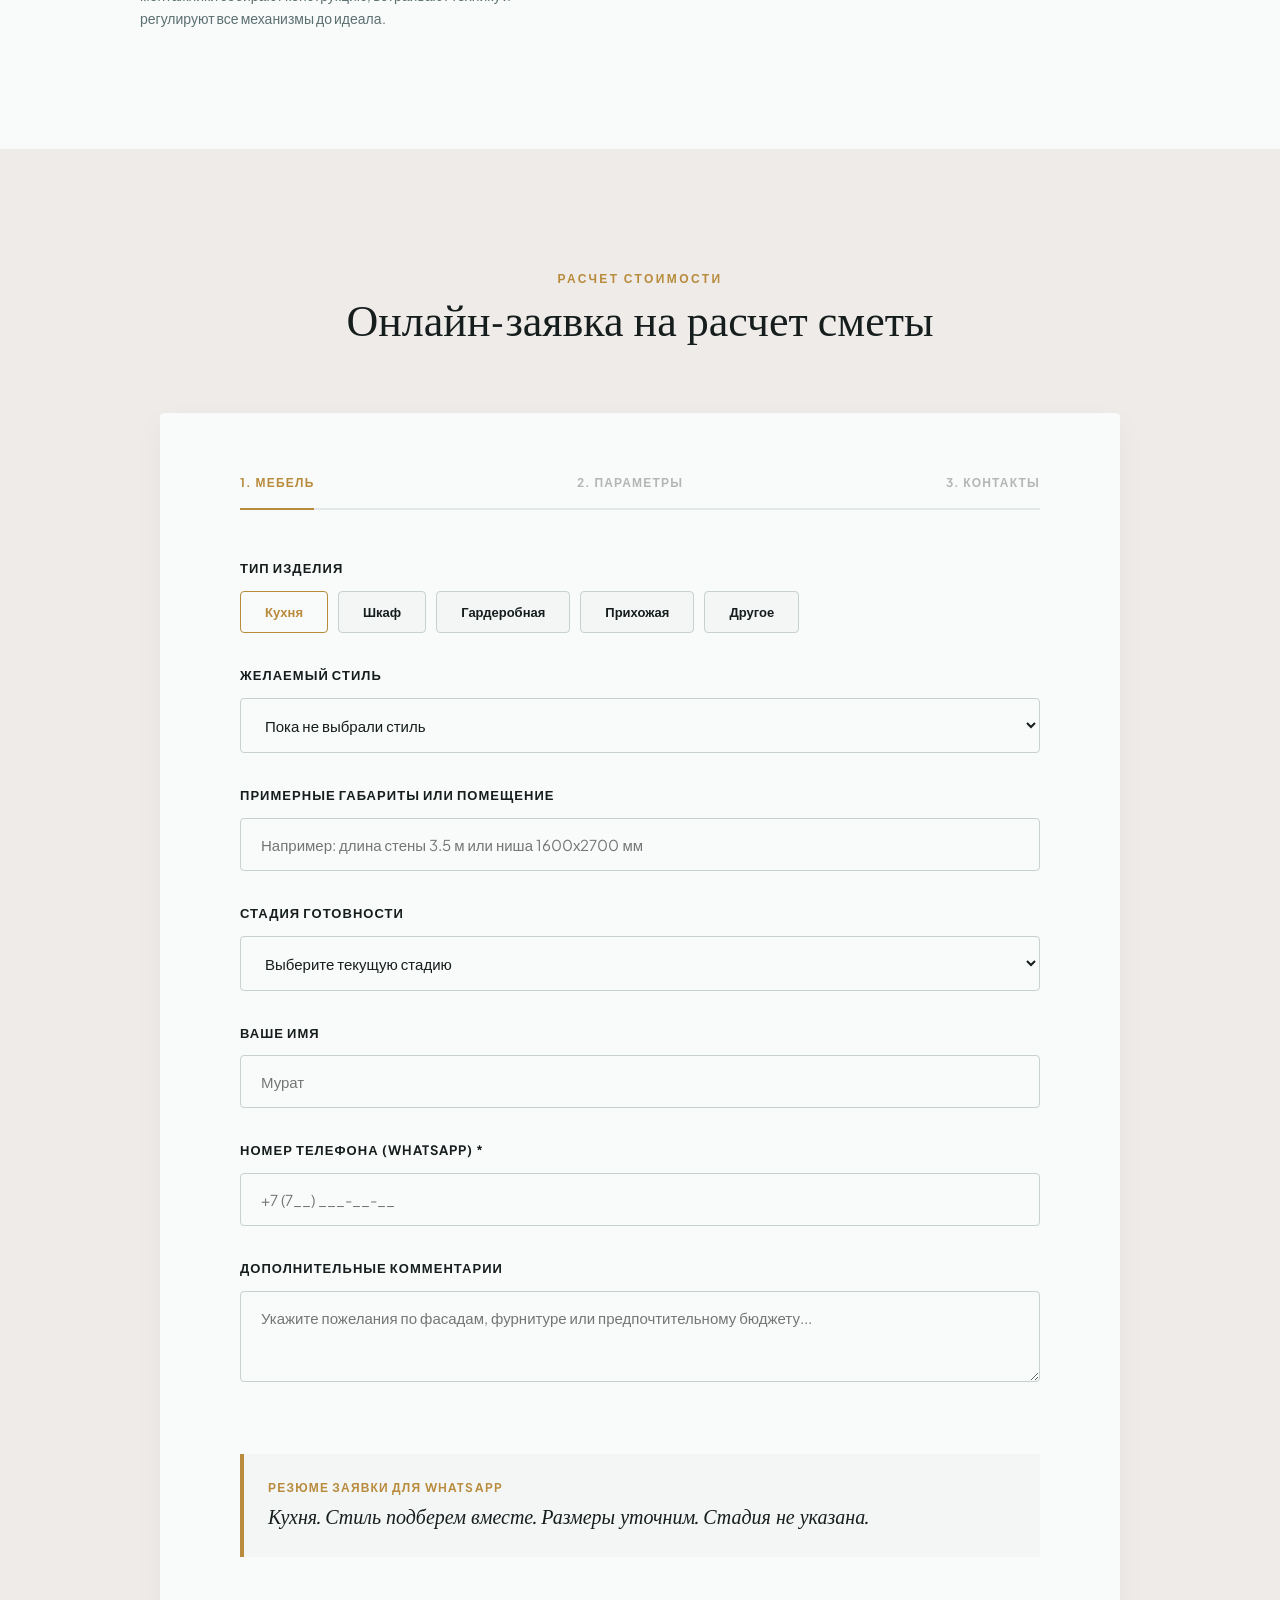
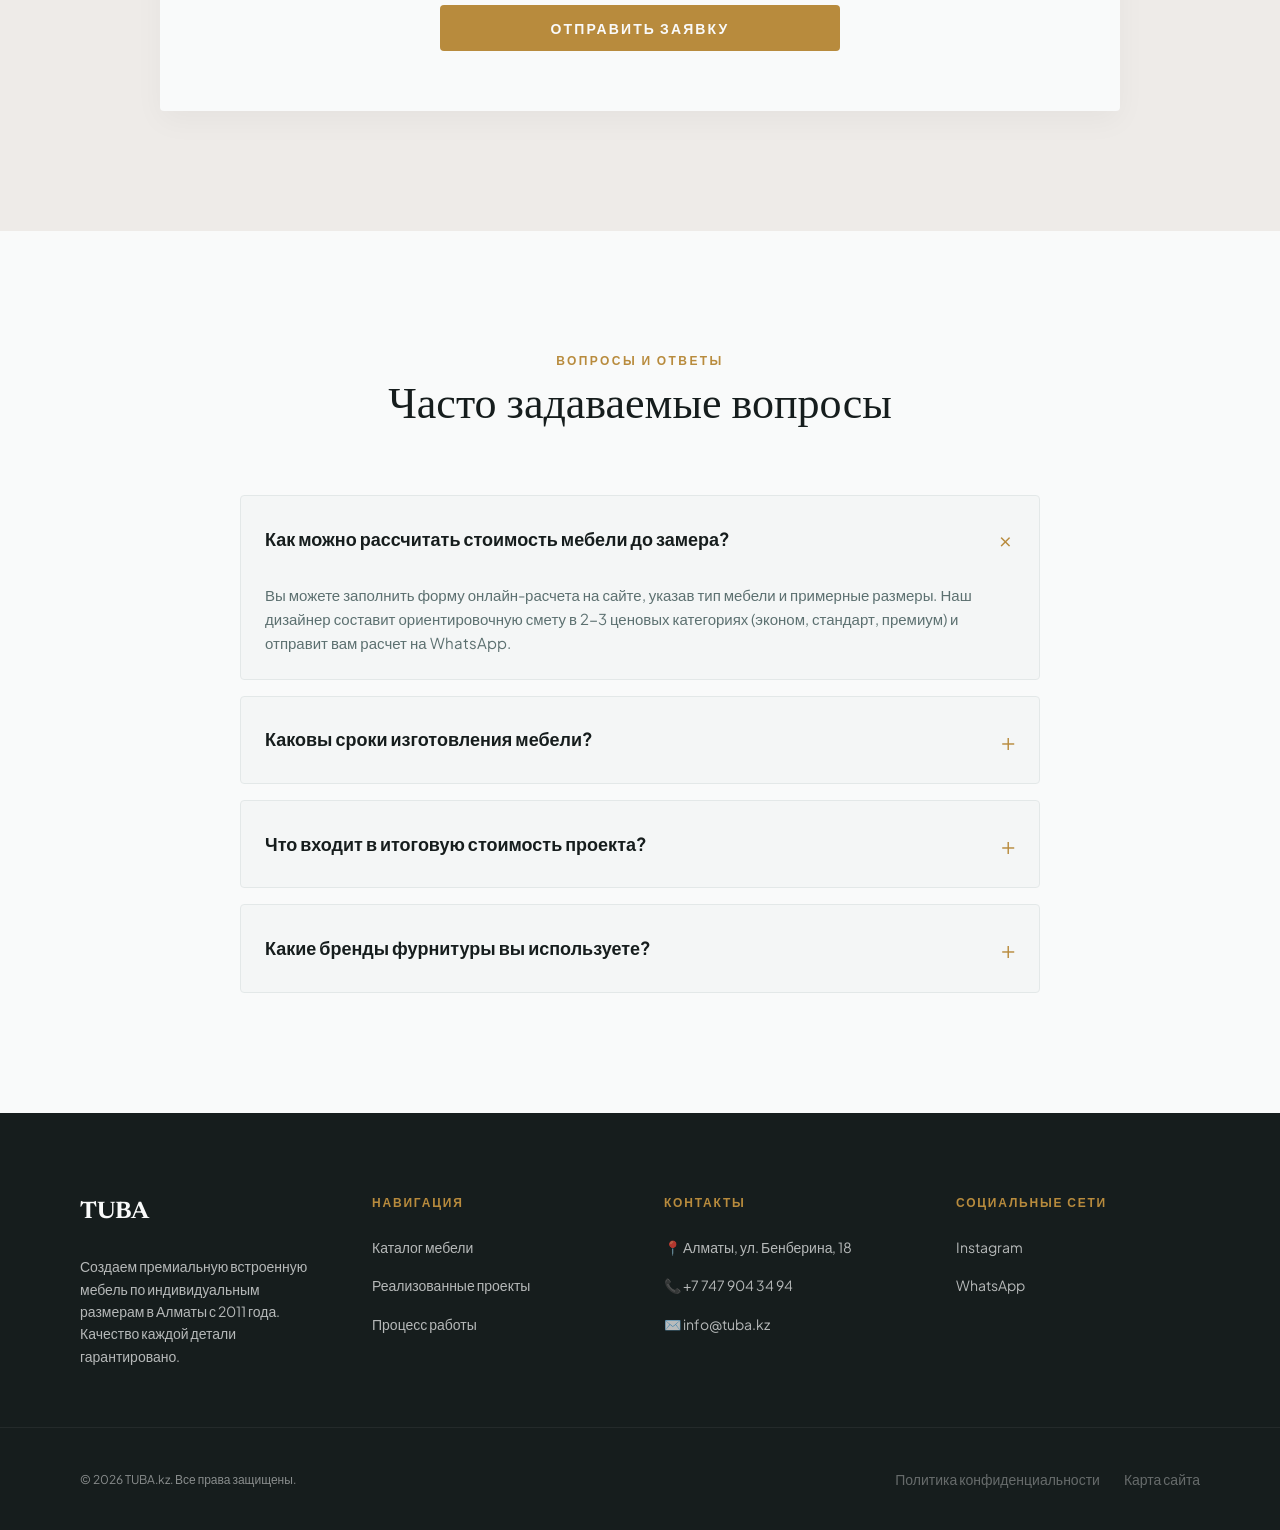
==== commit a9945c8e: "Deploy streamlined TUBA landing page" ====
--- a/index.html
+++ b/index.html
@@ -5,91 +5,122 @@
   <meta name="viewport" content="width=device-width, initial-scale=1.0">
   
   <!-- SEO Meta Tags -->
-  <title>TUBA | Мебель на заказ в Алматы: Кухни, шкафы, гардеробные</title>
+  <title>TUBA — Корпусная и встроенная мебель на заказ в Алматы</title>
   <meta name="description" content="Производство премиальной мебели на заказ в Алматы от компании TUBA. Изготавливаем кухни, шкафы-купе, гардеробные и корпусную мебель по индивидуальным размерам с гарантией качества по договору.">
-  <meta name="keywords" content="мебель на заказ алматы, кухни на заказ алматы, шкафы купе на заказ, гардеробные алматы, корпусная мебель алматы, изготовление мебели">
+  <meta name="robots" content="index,follow,max-image-preview:large">
   <meta name="author" content="tuba.kz">
-  <meta name="theme-color" content="#fbf9f9" media="(prefers-color-scheme: light)">
-  <meta name="theme-color" content="#141616" media="(prefers-color-scheme: dark)">
-  
   <link rel="canonical" href="https://tuba.kz/">
-  <link rel="alternate" hreflang="ru" href="https://tuba.kz/">
-  
-  <link rel="preconnect" href="https://fonts.googleapis.com">
-  <link rel="preconnect" href="https://fonts.gstatic.com" crossorigin>
+  <link rel="alternate" hreflang="ru-KZ" href="https://tuba.kz/">
   
   <!-- Open Graph / Facebook / WhatsApp -->
   <meta property="og:type" content="website">
   <meta property="og:url" content="https://tuba.kz/">
   <meta property="og:title" content="TUBA — Корпусная мебель на заказ в Алматы">
   <meta property="og:description" content="Индивидуальное проектирование и изготовление кухонь, шкафов и гардеробных в Алматы. Скидка на 3D-проект. Расчет стоимости в WhatsApp.">
-  <meta property="og:image" content="assets/kitchen 1_01.jpg">
-
-  <!-- Skip to main content (accessibility) -->
-  <a class="skip-link" href="#top">Перейти к содержимому</a>
+  <meta property="og:image" content="https://tuba.kz/assets/tuba-hero-wide.jpg">
+  <meta property="og:image:alt" content="Мебель на заказ TUBA в Алматы">
+  <meta property="og:image:width" content="1920">
+  <meta property="og:image:height" content="634">
+  <meta property="og:locale" content="ru_KZ">
+  <meta name="twitter:card" content="summary_large_image">
+  <meta name="twitter:title" content="TUBA — Мебель на заказ в Алматы">
+  <meta name="twitter:description" content="Кухни, шкафы и гардеробные по индивидуальным размерам.">
+  <meta name="twitter:image" content="https://tuba.kz/assets/tuba-hero-wide.jpg">
 
   <!-- Favicon -->
-  <link rel="icon" type="image/jpeg" href="assets/tuba-logo.jpg">
-  <link rel="apple-touch-icon" href="assets/tuba-logo.jpg">
+  <link rel="icon" type="image/png" href="assets/tuba%20background.png">
+  <link rel="apple-touch-icon" href="assets/tuba%20background.png">
 
   <!-- Stylesheet -->
-  <link rel="stylesheet" href="assets/css/grid.css">
+  <link rel="preload" as="image" href="assets/tuba-hero-wide.jpg" fetchpriority="high">
   <link rel="stylesheet" href="styles.css">
 
   <!-- LocalBusiness Schema.org Structured Data -->
   <script type="application/ld+json">
     {
       "@context": "https://schema.org",
-      "@type": "FurnitureStore",
-      "name": "TUBA — Мебель на заказ в Алматы",
-      "image": "https://tuba.kz/assets/kitchen%201_01.jpg",
-      "url": "https://tuba.kz",
-      "telephone": "+77479043494",
-      "priceRange": "$$$",
-      "address": {
-        "@type": "PostalAddress",
-        "streetAddress": "ул. Бенберина, 18",
-        "addressLocality": "Алматы",
-        "addressCountry": "KZ"
-      },
-      "geo": {
-        "@type": "GeoCoordinates",
-        "latitude": "43.238949",
-        "longitude": "76.889709"
-      },
-      "openingHoursSpecification": {
-        "@type": "OpeningHoursSpecification",
-        "dayOfWeek": [
-          "Monday",
-          "Tuesday",
-          "Wednesday",
-          "Thursday",
-          "Friday",
-          "Saturday"
-        ],
-        "opens": "09:00",
-        "closes": "19:00"
-      },
-      "sameAs": [
-        "https://wa.me/77479043494",
-        "https://www.instagram.com/tuba_almaty/"
+      "@graph": [
+        {
+          "@type": ["FurnitureStore", "LocalBusiness"],
+          "@id": "https://tuba.kz/#business",
+          "name": "TUBA — Мебель на заказ в Алматы",
+          "image": "https://tuba.kz/assets/tuba-hero-wide.jpg",
+          "url": "https://tuba.kz/",
+          "telephone": "+77479043494",
+          "priceRange": "$$$",
+          "address": {
+            "@type": "PostalAddress",
+            "streetAddress": "ул. Бенберина, 18",
+            "addressLocality": "Алматы",
+            "addressCountry": "KZ"
+          },
+          "areaServed": ["Алматы", "Алматинская область"],
+          "openingHours": "Mo-Sa 09:00-19:00",
+          "sameAs": [
+            "https://wa.me/77479043494",
+            "https://www.instagram.com/tuba_almaty/"
+          ]
+        },
+        {
+          "@type": "Service",
+          "name": "Кухни на заказ в Алматы",
+          "provider": {"@id": "https://tuba.kz/#business"},
+          "areaServed": "Алматы"
+        },
+        {
+          "@type": "Service",
+          "name": "Шкафы на заказ в Алматы",
+          "provider": {"@id": "https://tuba.kz/#business"},
+          "areaServed": "Алматы"
+        },
+        {
+          "@type": "Service",
+          "name": "Гардеробные на заказ в Алматы",
+          "provider": {"@id": "https://tuba.kz/#business"},
+          "areaServed": "Алматы"
+        },
+        {
+          "@type": "FAQPage",
+          "mainEntity": [
+            {
+              "@type": "Question",
+              "name": "Как можно рассчитать стоимость мебели до замера?",
+              "acceptedAnswer": {"@type": "Answer", "text": "Заполните форму онлайн-расчета, указав тип мебели и примерные размеры. Дизайнер подготовит ориентировочную смету и отправит расчет на WhatsApp."}
+            },
+            {
+              "@type": "Question",
+              "name": "Каковы сроки изготовления мебели?",
+              "acceptedAnswer": {"@type": "Answer", "text": "Шкафы и гардеробные изготавливаются от 10 до 15 рабочих дней, кухни со шпонированными или эмалевыми фасадами — от 18 до 25 рабочих дней. Точные сроки фиксируются в договоре."}
+            },
+            {
+              "@type": "Question",
+              "name": "Что входит в итоговую стоимость проекта?",
+              "acceptedAnswer": {"@type": "Answer", "text": "В смету входят замер, 3D-проект, производство, фурнитура, доставка по Алматы, сборка и регулировка механизмов."}
+            },
+            {
+              "@type": "Question",
+              "name": "Какие бренды фурнитуры вы используете?",
+              "acceptedAnswer": {"@type": "Answer", "text": "TUBA использует механизмы Blum и Hettich, а также плитные материалы Egger и Cleaf."}
+            }
+          ]
+        }
       ]
     }
   </script>
 </head>
 <body>
+  <a class="skip-link" href="#top">Перейти к основному содержанию</a>
 
   <!-- Sticky Header -->
   <header class="site-header" id="siteHeader">
     <div class="container header-container">
       <a class="brand" href="#top" aria-label="TUBA на главную">
-        <img class="brand-logo" src="assets/tuba-logo.jpg" alt="TUBA">
+        <img class="brand-tree" src="assets/tuba background.png" alt="" width="500" height="500" decoding="async" aria-hidden="true">
         <span class="brand-name">TUBA</span>
       </a>
       
       <nav class="nav-menu" aria-label="Основная навигация">
-        <a class="nav-link" href="#styles">Стили</a>
-        <a class="nav-link" href="#services">Услуги</a>
+        <a class="nav-link" href="#services">Мебель</a>
         <a class="nav-link" href="#portfolio">Проекты</a>
         <a class="nav-link" href="#process">Процесс</a>
         <a class="nav-link" href="#faq">FAQ</a>
@@ -116,13 +147,12 @@
   <!-- Mobile Slide-out Menu Overlay -->
   <div class="mobile-menu-overlay" id="mobileMenu">
     <nav class="mobile-nav-list" aria-label="Мобильная навигация">
-      <a class="mobile-nav-link" href="#styles">Стили</a>
-      <a class="mobile-nav-link" href="#services">Услуги</a>
+      <a class="mobile-nav-link" href="#services">Мебель</a>
       <a class="mobile-nav-link" href="#portfolio">Проекты</a>
       <a class="mobile-nav-link" href="#process">Процесс</a>
       <a class="mobile-nav-link" href="#faq">FAQ</a>
       <a class="mobile-nav-link" href="#contact">Заявка</a>
-      <a class="btn btn-primary mobile-cta-btn" href="#contact">Получить расчет в WhatsApp</a>
+      <a class="btn btn-primary" href="#contact" style="margin-top: 20px;">Получить расчет</a>
     </nav>
   </div>
 
@@ -130,22 +160,17 @@
     <!-- Hero Section -->
     <section class="hero" id="hero">
       <div class="hero-background">
-        <img src="assets/header.jpeg" alt="Премиальная кухня на заказ в Алматы от TUBA" loading="eager" fetchpriority="high">
+        <img src="assets/tuba-hero-wide.jpg" alt="Широкая премиальная кухня TUBA с тёмными деревянными фасадами" width="1920" height="634" loading="eager" decoding="async" fetchpriority="high">
       </div>
       <div class="container">
         <div class="hero-content reveal-anim">
-          <span class="hero-eyebrow">Корпусная мебель на заказ</span>
-          <h1 class="hero-title">Кухни, шкафы и гардеробные на заказ в Алматы — замер бесплатно, 3D-проект перед запуском, изготовление по договору</h1>
-          <p class="hero-lead">Работаем по Алматы и области. Фурнитура Blum, Hettich, Hafele. Срок изготовления от 10 рабочих дней.</p>
+          <span class="hero-eyebrow">Авторская мебель на заказ</span>
+          <h1 class="hero-title">Мебель на заказ в Алматы</h1>
+          <p class="hero-lead">Кухни, шкафы и гардеробные по индивидуальным размерам. Бесплатный замер, 3D-проект, европейская фурнитура и гарантия качества по договору.</p>
           <div class="hero-buttons">
-            <a class="btn btn-primary" href="#contact">Получить расчет в WhatsApp</a>
-            <a class="btn btn-outline" href="#portfolio">Посмотреть работы</a>
+            <a class="btn btn-primary" href="#contact">Получить расчёт</a>
+            <a class="btn btn-outline" href="#portfolio" style="color: #ffffff; border-color: #ffffff;">Смотреть проекты</a>
           </div>
-          <ul class="hero-trust-strip">
-            <li>Бесплатный замер</li>
-            <li>Срок от 10 рабочих дней</li>
-            <li>Гарантия по договору</li>
-          </ul>
         </div>
       </div>
     </section>
@@ -157,130 +182,83 @@
           <article class="prop-card">
             <span class="prop-number">01</span>
             <h3 class="prop-title">Бесплатный замер</h3>
-            <p class="prop-description">Бесплатный выезд замерщика по Алматы с учетом всех особенностей помещения.</p>
+            <p class="prop-description">Выезжаем в удобное время, привозим каталоги материалов и фурнитуры.</p>
           </article>
           <article class="prop-card">
             <span class="prop-number">02</span>
             <h3 class="prop-title">3D-дизайн проект</h3>
-            <p class="prop-description">Покажем мебель в 3D до запуска в производство — видите результат до оплаты.</p>
+            <p class="prop-description">Разработаем детальную визуализацию мебели перед запуском в цех.</p>
           </article>
           <article class="prop-card">
             <span class="prop-number">03</span>
             <h3 class="prop-title">Гарантия качества</h3>
-            <p class="prop-description">Фурнитура Blum и Hettich, гарантия и сроки фиксируются в договоре.</p>
+            <p class="prop-description">Срок службы мебели до 10 лет. Премиальные механизмы Blum и Hettich.</p>
           </article>
           <article class="prop-card">
             <span class="prop-number">04</span>
             <h3 class="prop-title">Собственный цех</h3>
-            <p class="prop-description">Собственное производство без посредников и лишней наценки.</p>
+            <p class="prop-description">Отсутствие наценок посредников, строгий контроль качества изделий.</p>
           </article>
         </div>
       </div>
     </section>
 
-    <!-- Interactive Style Lab -->
-    <section class="section-padding" id="styles">
-      <div class="container">
-        <div class="section-header reveal-anim">
-          <div>
-            <span class="section-label">Стилистика</span>
-            <h2 class="section-title">Лаборатория стилей</h2>
-          </div>
-          <p class="section-intro">Выберите направление дизайна мебели, а мы подберем фактуры и аксессуары под общую концепцию помещения.</p>
-        </div>
-        
-        <div class="style-lab-grid reveal-anim">
-          <div class="style-selector" role="tablist" aria-label="Стилевые направления">
-            <button class="style-option is-active" type="button" role="tab" aria-selected="true" data-style="Премиум светлый" data-image="assets/kitchen 5_01.jpg" data-title="Светлый премиум" data-text="Изысканные фасады кремовых оттенков, стеклянные шкафы-витрины со встроенной теплой подсветкой, золотистые и латунные акценты фурнитуры.">
-              <span class="style-option-index">01</span>
-              <h3 class="style-option-title">Премиум светлый</h3>
-              <span class="style-option-caption">Ivory, стекло, теплые акценты подсветки</span>
-            </button>
-            <button class="style-option" type="button" role="tab" aria-selected="false" data-style="Дерево и графит" data-image="assets/kitchen 2_01.jpg" data-title="Теплое дерево и графит" data-text="Гармоничное сочетание натурального текстурного шпона с матовыми графитовыми поверхностями, создающими строгий и респектабельный вид.">
-              <span class="style-option-index">02</span>
-              <h3 class="style-option-title">Дерево и графит</h3>
-              <span class="style-option-caption">Натуральный шпон, темный мат, интегрированная техника</span>
-            </button>
-            <button class="style-option" type="button" role="tab" aria-selected="false" data-style="Современный минимализм" data-image="assets/kitchen 3_01.jpg" data-title="Скандинавский минимализм" data-text="Чистые линии без визуального шума. Плоские фасады без ручек с системой открытия по нажатию, скрытые зоны хранения.">
-              <span class="style-option-index">03</span>
-              <h3 class="style-option-title">Современный минимализм</h3>
-              <span class="style-option-caption">Скрытые ручки, монолитные столешницы, функциональность</span>
-            </button>
-            <button class="style-option" type="button" role="tab" aria-selected="false" data-style="Классика premium" data-image="assets/kitchen 6_01.jpg" data-title="Классика в современном прочтении" data-text="Симметричная геометрия фасадов с изящной фрезеровкой, классические карнизы, латунные и хромированные ручки.">
-              <span class="style-option-index">04</span>
-              <h3 class="style-option-title">Классика premium</h3>
-              <span class="style-option-caption">Фрезерованные фасады, строгие пропорции, изящный декор</span>
-            </button>
-          </div>
-          
-          <div class="style-preview-box">
-            <img class="style-preview-img" id="stylePreviewImage" src="assets/kitchen 5_01.jpg" alt="Светлый премиум дизайн мебели" loading="lazy">
-            <div class="style-preview-meta">
-              <span class="style-preview-tag" id="stylePreviewTag">Премиум светлый</span>
-              <h4 class="style-preview-title" id="stylePreviewTitle">Светлый премиум</h4>
-              <p class="style-preview-text" id="stylePreviewText">Изысканные фасады кремовых оттенков, стеклянные шкафы-витрины со встроенной теплой подсветкой, золотистые и латунные акценты фурнитуры.</p>
-            </div>
-          </div>
-        </div>
-      </div>
-    </section>
-
     <!-- Services Showcase -->
-    <section class="section-padding section-services" id="services">
+    <section class="section-padding" id="services" style="background-color: var(--color-surface);">
       <div class="container">
         <div class="section-header reveal-anim">
           <div>
             <span class="section-label">Продукция</span>
             <h2 class="section-title">Что мы производим</h2>
           </div>
-          <p class="section-intro">Изготавливаем корпусную и встроенную мебель по индивидуальным размерам под конкретную задачу: кухня для семьи, шкаф в нишу, гардеробная на всю стену.</p>
+          <p class="section-intro">Изготавливаем корпусную и встроенную мебель по индивидуальным размерам, идеально встраивая ее в конфигурацию помещения.</p>
         </div>
         
         <div class="services-grid reveal-anim">
           <article class="service-card" data-service="Кухня">
             <div class="service-card-media">
-              <img src="assets/kitchen 1_02.jpg" alt="Кухни на заказ в Алматы" loading="lazy">
+              <img src="assets/kitchen 1_02.jpg" alt="Кухни на заказ в Алматы" width="720" height="1280" loading="lazy" decoding="async">
             </div>
             <div class="service-card-content">
               <span class="service-card-number">01</span>
               <h3 class="service-card-title">Кухни</h3>
-              <p class="service-card-text">Кухни на заказ для квартир и домов: прямые, угловые, П-образные. Проектируем под вашу технику и эргономику рабочих зон.</p>
-              <a class="service-card-link" href="#contact">Рассчитать кухню ➔</a>
+              <p class="service-card-text">Прямые, угловые и островные кухни с влагостойкими фасадами, продуманной эргономикой рабочих зон.</p>
+              <a class="service-card-link" href="#contact">Заказать расчет ➔</a>
             </div>
           </article>
           
           <article class="service-card" data-service="Шкаф">
             <div class="service-card-media">
-              <img src="assets/wardrobe 1_01.jpg" alt="Шкафы на заказ в Алматы" loading="lazy">
+              <img src="assets/wardrobe 1_01.jpg" alt="Шкафы на заказ в Алматы" width="800" height="1000" loading="lazy" decoding="async">
             </div>
             <div class="service-card-content">
               <span class="service-card-number">02</span>
               <h3 class="service-card-title">Шкафы</h3>
-              <p class="service-card-text">Встроенные шкафы и шкафы-купе до потолка с индивидуальным наполнением под одежду, обувь и бытовое хранение.</p>
-              <a class="service-card-link" href="#contact">Рассчитать шкаф ➔</a>
+              <p class="service-card-text">Встроенные распашные шкафы и шкафы-купе до потолка со скрытыми ручками и индивидуальным наполнением.</p>
+              <a class="service-card-link" href="#contact">Заказать расчет ➔</a>
             </div>
           </article>
           
           <article class="service-card" data-service="Гардеробная">
             <div class="service-card-media">
-              <img src="assets/wardrobe 3_01.jpg" alt="Гардеробные комнаты на заказ" loading="lazy">
+              <img src="assets/wardrobe 3_01.jpg" alt="Гардеробные комнаты на заказ" width="1080" height="1350" loading="lazy" decoding="async">
             </div>
             <div class="service-card-content">
               <span class="service-card-number">03</span>
               <h3 class="service-card-title">Гардеробные</h3>
-              <p class="service-card-text">Гардеробные системы под отдельные помещения и ниши, с учетом сезонного хранения и аксессуаров. Рациональное использование каждого сантиметра.</p>
-              <a class="service-card-link" href="#contact">Рассчитать гардеробную ➔</a>
+              <p class="service-card-text">Продуманные системы хранения вещей, обуви и аксессуаров. Рациональное использование каждого квадратного сантиметра.</p>
+              <a class="service-card-link" href="#contact">Заказать расчет ➔</a>
             </div>
           </article>
           
           <article class="service-card" data-service="Другое">
             <div class="service-card-media">
-              <img src="assets/TV zone 1_01.jpg" alt="Корпусная мебель под заказ" loading="lazy">
+              <img src="assets/TV zone 1_01.jpg" alt="Корпусная мебель под заказ" width="1080" height="1336" loading="lazy" decoding="async">
             </div>
             <div class="service-card-content">
               <span class="service-card-number">04</span>
               <h3 class="service-card-title">Корпусная мебель</h3>
-              <p class="service-card-text">Прихожие, детские, тумбы, рабочие зоны и другие решения по индивидуальным размерам — от проектирования до монтажа.</p>
+              <p class="service-card-text">Стильные ТВ-зоны, тумбы для гостиных, детские спальные уголки и мебель для санузлов повышенной влагостойкости.</p>
               <a class="service-card-link" href="#contact">Заказать расчет ➔</a>
             </div>
           </article>
@@ -289,9 +267,9 @@
     </section>
 
     <!-- Portfolio Section -->
-    <section class="section-padding portfolio-section" id="portfolio">
+    <section class="section-padding" id="portfolio">
       <div class="container">
-        <div class="section-header reveal-anim">
+        <div class="section-header reveal-anim" style="text-align: center; justify-content: center; align-items: center;">
           <div>
             <span class="section-label">Наши проекты</span>
             <h2 class="section-title">Реализованные кейсы</h2>
@@ -299,1244 +277,114 @@
         </div>
         
         <div class="portfolio-filter-bar reveal-anim">
-          <button class="filter-btn is-active" type="button" data-filter="all" aria-pressed="true">Все проекты</button>
-          <button class="filter-btn" type="button" data-filter="kitchen" aria-pressed="false">Кухни</button>
-          <button class="filter-btn" type="button" data-filter="wardrobe" aria-pressed="false">Шкафы и гардеробы</button>
-          <button class="filter-btn" type="button" data-filter="hallway" aria-pressed="false">Прихожие</button>
-          <button class="filter-btn" type="button" data-filter="wc" aria-pressed="false">Санузлы</button>
-          <button class="filter-btn" type="button" data-filter="kids" aria-pressed="false">Детские</button>
+          <button class="filter-btn is-active" type="button" data-filter="all">Все проекты</button>
+          <button class="filter-btn" type="button" data-filter="kitchen">Кухни</button>
+          <button class="filter-btn" type="button" data-filter="wardrobe">Шкафы и гардеробы</button>
+          <button class="filter-btn" type="button" data-filter="hallway">Прихожие</button>
+          <button class="filter-btn" type="button" data-filter="wc">Санузлы</button>
+          <button class="filter-btn" type="button" data-filter="kids">Детские</button>
         </div>
         
-<!-- portfolio-new-block.html content inserted -->
-        <div class="portfolio-category-group" data-category="hallway">
-          <div class="project-group">
-            <h3 class="project-title">Встроенная прихожая в ЖК Esentai City</h3>
-            <div class="row gtr-25">
-              <article class="portfolio-item col-6 col-12-small" data-category="hallway" data-src="assets/Hallway 1_01.jpg" data-title="Встроенная прихожая в ЖК Esentai City">
-                <div class="portfolio-item-media">
-                  <img src="assets/Hallway 1_01.jpg" alt="Прихожая на заказ Алматы" loading="lazy">
-                </div>
-                <div class="portfolio-item-overlay"></div>
-                <div class="portfolio-item-info">
-                  <div>
-                    <span class="portfolio-item-category">Прихожая</span>
-                  </div>
-                  <div class="portfolio-item-icon">➔</div>
-                </div>
-              </article>
-              <article class="portfolio-item col-6 col-12-small" data-category="hallway" data-src="assets/Hallway 1_02.jpg" data-title="Встроенная прихожая в ЖК Esentai City">
-                <div class="portfolio-item-media">
-                  <img src="assets/Hallway 1_02.jpg" alt="Прихожая на заказ Алматы" loading="lazy">
-                </div>
-                <div class="portfolio-item-overlay"></div>
-                <div class="portfolio-item-info">
-                  <div>
-                    <span class="portfolio-item-category">Прихожая</span>
-                  </div>
-                  <div class="portfolio-item-icon">➔</div>
-                </div>
-              </article>
-              <article class="portfolio-item col-4 col-12-small" data-category="hallway" data-src="assets/Hallway 1_03.jpg" data-title="Встроенная прихожая в ЖК Esentai City">
-                <div class="portfolio-item-media">
-                  <img src="assets/Hallway 1_03.jpg" alt="Прихожая на заказ Алматы" loading="lazy">
-                </div>
-                <div class="portfolio-item-overlay"></div>
-                <div class="portfolio-item-info">
-                  <div>
-                    <span class="portfolio-item-category">Прихожая</span>
-                  </div>
-                  <div class="portfolio-item-icon">➔</div>
-                </div>
-              </article>
-              <article class="portfolio-item col-8 col-12-small" data-category="hallway" data-src="assets/Hallway 1_04.jpg" data-title="Встроенная прихожая в ЖК Esentai City">
-                <div class="portfolio-item-media">
-                  <img src="assets/Hallway 1_04.jpg" alt="Прихожая на заказ Алматы" loading="lazy">
-                </div>
-                <div class="portfolio-item-overlay"></div>
-                <div class="portfolio-item-info">
-                  <div>
-                    <span class="portfolio-item-category">Прихожая</span>
-                  </div>
-                  <div class="portfolio-item-icon">➔</div>
-                </div>
-              </article>
-              <article class="portfolio-item col-5 col-12-small" data-category="hallway" data-src="assets/Hallway 1_05.jpg" data-title="Встроенная прихожая в ЖК Esentai City">
-                <div class="portfolio-item-media">
-                  <img src="assets/Hallway 1_05.jpg" alt="Прихожая на заказ Алматы" loading="lazy">
-                </div>
-                <div class="portfolio-item-overlay"></div>
-                <div class="portfolio-item-info">
-                  <div>
-                    <span class="portfolio-item-category">Прихожая</span>
-                  </div>
-                  <div class="portfolio-item-icon">➔</div>
-                </div>
-              </article>
-            </div>
-          </div>
-          <div class="project-group">
-            <h3 class="project-title">Прихожая с системой хранения, мкр. Самал</h3>
-            <div class="row gtr-25">
-              <article class="portfolio-item col-7 col-12-small" data-category="hallway" data-src="assets/Hallway 2_01.jpg" data-title="Прихожая с системой хранения, мкр. Самал">
-                <div class="portfolio-item-media">
-                  <img src="assets/Hallway 2_01.jpg" alt="Прихожая на заказ Алматы" loading="lazy">
-                </div>
-                <div class="portfolio-item-overlay"></div>
-                <div class="portfolio-item-info">
-                  <div>
-                    <span class="portfolio-item-category">Прихожая</span>
-                  </div>
-                  <div class="portfolio-item-icon">➔</div>
-                </div>
-              </article>
-              <article class="portfolio-item col-6 col-12-small" data-category="hallway" data-src="assets/Hallway 2_02.jpg" data-title="Прихожая с системой хранения, мкр. Самал">
-                <div class="portfolio-item-media">
-                  <img src="assets/Hallway 2_02.jpg" alt="Прихожая на заказ Алматы" loading="lazy">
-                </div>
-                <div class="portfolio-item-overlay"></div>
-                <div class="portfolio-item-info">
-                  <div>
-                    <span class="portfolio-item-category">Прихожая</span>
-                  </div>
-                  <div class="portfolio-item-icon">➔</div>
-                </div>
-              </article>
-              <article class="portfolio-item col-6 col-12-small" data-category="hallway" data-src="assets/Hallway 2_03.jpg" data-title="Прихожая с системой хранения, мкр. Самал">
-                <div class="portfolio-item-media">
-                  <img src="assets/Hallway 2_03.jpg" alt="Прихожая на заказ Алматы" loading="lazy">
-                </div>
-                <div class="portfolio-item-overlay"></div>
-                <div class="portfolio-item-info">
-                  <div>
-                    <span class="portfolio-item-category">Прихожая</span>
-                  </div>
-                  <div class="portfolio-item-icon">➔</div>
-                </div>
-              </article>
-            </div>
-          </div>
-          <div class="project-group">
-            <h3 class="project-title">Компактная прихожая в нише, ул. Жарокова</h3>
-            <div class="row gtr-25">
-              <article class="portfolio-item col-4 col-12-small" data-category="hallway" data-src="assets/Hallway 3_01.jpg" data-title="Компактная прихожая в нише, ул. Жарокова">
-                <div class="portfolio-item-media">
-                  <img src="assets/Hallway 3_01.jpg" alt="Прихожая на заказ Алматы" loading="lazy">
-                </div>
-                <div class="portfolio-item-overlay"></div>
-                <div class="portfolio-item-info">
-                  <div>
-                    <span class="portfolio-item-category">Прихожая</span>
-                  </div>
-                  <div class="portfolio-item-icon">➔</div>
-                </div>
-              </article>
-              <article class="portfolio-item col-8 col-12-small" data-category="hallway" data-src="assets/Hallway 3_02.jpg" data-title="Компактная прихожая в нише, ул. Жарокова">
-                <div class="portfolio-item-media">
-                  <img src="assets/Hallway 3_02.jpg" alt="Прихожая на заказ Алматы" loading="lazy">
-                </div>
-                <div class="portfolio-item-overlay"></div>
-                <div class="portfolio-item-info">
-                  <div>
-                    <span class="portfolio-item-category">Прихожая</span>
-                  </div>
-                  <div class="portfolio-item-icon">➔</div>
-                </div>
-              </article>
-            </div>
-          </div>
-          <div class="project-group">
-            <h3 class="project-title">Прихожая с открытой вешалкой и обувницей</h3>
-            <div class="row gtr-25">
-              <article class="portfolio-item col-5 col-12-small" data-category="hallway" data-src="assets/Hallway 4_01.jpg" data-title="Прихожая с открытой вешалкой и обувницей">
-                <div class="portfolio-item-media">
-                  <img src="assets/Hallway 4_01.jpg" alt="Прихожая на заказ Алматы" loading="lazy">
-                </div>
-                <div class="portfolio-item-overlay"></div>
-                <div class="portfolio-item-info">
-                  <div>
-                    <span class="portfolio-item-category">Прихожая</span>
-                  </div>
-                  <div class="portfolio-item-icon">➔</div>
-                </div>
-              </article>
-              <article class="portfolio-item col-7 col-12-small" data-category="hallway" data-src="assets/Hallway 4_02.jpg" data-title="Прихожая с открытой вешалкой и обувницей">
-                <div class="portfolio-item-media">
-                  <img src="assets/Hallway 4_02.jpg" alt="Прихожая на заказ Алматы" loading="lazy">
-                </div>
-                <div class="portfolio-item-overlay"></div>
-                <div class="portfolio-item-info">
-                  <div>
-                    <span class="portfolio-item-category">Прихожая</span>
-                  </div>
-                  <div class="portfolio-item-icon">➔</div>
-                </div>
-              </article>
-              <article class="portfolio-item col-6 col-12-small" data-category="hallway" data-src="assets/Hallway 4_03.jpg" data-title="Прихожая с открытой вешалкой и обувницей">
-                <div class="portfolio-item-media">
-                  <img src="assets/Hallway 4_03.jpg" alt="Прихожая на заказ Алматы" loading="lazy">
-                </div>
-                <div class="portfolio-item-overlay"></div>
-                <div class="portfolio-item-info">
-                  <div>
-                    <span class="portfolio-item-category">Прихожая</span>
-                  </div>
-                  <div class="portfolio-item-icon">➔</div>
-                </div>
-              </article>
-              <article class="portfolio-item col-6 col-12-small" data-category="hallway" data-src="assets/Hallway 4_04.jpg" data-title="Прихожая с открытой вешалкой и обувницей">
-                <div class="portfolio-item-media">
-                  <img src="assets/Hallway 4_04.jpg" alt="Прихожая на заказ Алматы" loading="lazy">
-                </div>
-                <div class="portfolio-item-overlay"></div>
-                <div class="portfolio-item-info">
-                  <div>
-                    <span class="portfolio-item-category">Прихожая</span>
-                  </div>
-                  <div class="portfolio-item-icon">➔</div>
-                </div>
-              </article>
-              <article class="portfolio-item col-4 col-12-small" data-category="hallway" data-src="assets/Hallway 4_05.jpg" data-title="Прихожая с открытой вешалкой и обувницей">
-                <div class="portfolio-item-media">
-                  <img src="assets/Hallway 4_05.jpg" alt="Прихожая на заказ Алматы" loading="lazy">
-                </div>
-                <div class="portfolio-item-overlay"></div>
-                <div class="portfolio-item-info">
-                  <div>
-                    <span class="portfolio-item-category">Прихожая</span>
-                  </div>
-                  <div class="portfolio-item-icon">➔</div>
-                </div>
-              </article>
-              <article class="portfolio-item col-8 col-12-small" data-category="hallway" data-src="assets/Hallway 4_06.jpg" data-title="Прихожая с открытой вешалкой и обувницей">
-                <div class="portfolio-item-media">
-                  <img src="assets/Hallway 4_06.jpg" alt="Прихожая на заказ Алматы" loading="lazy">
-                </div>
-                <div class="portfolio-item-overlay"></div>
-                <div class="portfolio-item-info">
-                  <div>
-                    <span class="portfolio-item-category">Прихожая</span>
-                  </div>
-                  <div class="portfolio-item-icon">➔</div>
-                </div>
-              </article>
-              <article class="portfolio-item col-5 col-12-small" data-category="hallway" data-src="assets/Hallway 4_07.jpg" data-title="Прихожая с открытой вешалкой и обувницей">
-                <div class="portfolio-item-media">
-                  <img src="assets/Hallway 4_07.jpg" alt="Прихожая на заказ Алматы" loading="lazy">
-                </div>
-                <div class="portfolio-item-overlay"></div>
-                <div class="portfolio-item-info">
-                  <div>
-                    <span class="portfolio-item-category">Прихожая</span>
-                  </div>
-                  <div class="portfolio-item-icon">➔</div>
-                </div>
-              </article>
-            </div>
-          </div>
-          <div class="project-group">
-            <h3 class="project-title">Встроенная мебель в коридор, Бостандыкский р-н</h3>
-            <div class="row gtr-25">
-              <article class="portfolio-item col-7 col-12-small" data-category="hallway" data-src="assets/Hallway 5_01.jpg" data-title="Встроенная мебель в коридор, Бостандыкский р-н">
-                <div class="portfolio-item-media">
-                  <img src="assets/Hallway 5_01.jpg" alt="Прихожая на заказ Алматы" loading="lazy">
-                </div>
-                <div class="portfolio-item-overlay"></div>
-                <div class="portfolio-item-info">
-                  <div>
-                    <span class="portfolio-item-category">Прихожая</span>
-                  </div>
-                  <div class="portfolio-item-icon">➔</div>
-                </div>
-              </article>
-              <article class="portfolio-item col-6 col-12-small" data-category="hallway" data-src="assets/Hallway 5_02.jpg" data-title="Встроенная мебель в коридор, Бостандыкский р-н">
-                <div class="portfolio-item-media">
-                  <img src="assets/Hallway 5_02.jpg" alt="Прихожая на заказ Алматы" loading="lazy">
-                </div>
-                <div class="portfolio-item-overlay"></div>
-                <div class="portfolio-item-info">
-                  <div>
-                    <span class="portfolio-item-category">Прихожая</span>
-                  </div>
-                  <div class="portfolio-item-icon">➔</div>
-                </div>
-              </article>
-            </div>
-          </div>
-        </div>
-        <div class="portfolio-category-group" data-category="kids">
-          <div class="project-group">
-            <h3 class="project-title">Детская для двоих с кроватью-чердаком</h3>
-            <div class="row gtr-25">
-              <article class="portfolio-item col-6 col-12-small" data-category="kids" data-src="assets/kids_room 1_01.jpg" data-title="Детская для двоих с кроватью-чердаком">
-                <div class="portfolio-item-media">
-                  <img src="assets/kids_room 1_01.jpg" alt="Детская на заказ Алматы" loading="lazy">
-                </div>
-                <div class="portfolio-item-overlay"></div>
-                <div class="portfolio-item-info">
-                  <div>
-                    <span class="portfolio-item-category">Детская</span>
-                  </div>
-                  <div class="portfolio-item-icon">➔</div>
-                </div>
-              </article>
-              <article class="portfolio-item col-4 col-12-small" data-category="kids" data-src="assets/kids_room 1_02.jpg" data-title="Детская для двоих с кроватью-чердаком">
-                <div class="portfolio-item-media">
-                  <img src="assets/kids_room 1_02.jpg" alt="Детская на заказ Алматы" loading="lazy">
-                </div>
-                <div class="portfolio-item-overlay"></div>
-                <div class="portfolio-item-info">
-                  <div>
-                    <span class="portfolio-item-category">Детская</span>
-                  </div>
-                  <div class="portfolio-item-icon">➔</div>
-                </div>
-              </article>
-              <article class="portfolio-item col-8 col-12-small" data-category="kids" data-src="assets/kids_room 1_03.jpg" data-title="Детская для двоих с кроватью-чердаком">
-                <div class="portfolio-item-media">
-                  <img src="assets/kids_room 1_03.jpg" alt="Детская на заказ Алматы" loading="lazy">
-                </div>
-                <div class="portfolio-item-overlay"></div>
-                <div class="portfolio-item-info">
-                  <div>
-                    <span class="portfolio-item-category">Детская</span>
-                  </div>
-                  <div class="portfolio-item-icon">➔</div>
-                </div>
-              </article>
-              <article class="portfolio-item col-5 col-12-small" data-category="kids" data-src="assets/kids_room 1_04.jpg" data-title="Детская для двоих с кроватью-чердаком">
-                <div class="portfolio-item-media">
-                  <img src="assets/kids_room 1_04.jpg" alt="Детская на заказ Алматы" loading="lazy">
-                </div>
-                <div class="portfolio-item-overlay"></div>
-                <div class="portfolio-item-info">
-                  <div>
-                    <span class="portfolio-item-category">Детская</span>
-                  </div>
-                  <div class="portfolio-item-icon">➔</div>
-                </div>
-              </article>
-              <article class="portfolio-item col-7 col-12-small" data-category="kids" data-src="assets/kids_room 1_05.jpg" data-title="Детская для двоих с кроватью-чердаком">
-                <div class="portfolio-item-media">
-                  <img src="assets/kids_room 1_05.jpg" alt="Детская на заказ Алматы" loading="lazy">
-                </div>
-                <div class="portfolio-item-overlay"></div>
-                <div class="portfolio-item-info">
-                  <div>
-                    <span class="portfolio-item-category">Детская</span>
-                  </div>
-                  <div class="portfolio-item-icon">➔</div>
-                </div>
-              </article>
-            </div>
-          </div>
-          <div class="project-group">
-            <h3 class="project-title">Детская для подростка, ЖК Гаухартас</h3>
-            <div class="row gtr-25">
-              <article class="portfolio-item col-6 col-12-small" data-category="kids" data-src="assets/kids_room 2_01.jpg" data-title="Детская для подростка, ЖК Гаухартас">
-                <div class="portfolio-item-media">
-                  <img src="assets/kids_room 2_01.jpg" alt="Детская на заказ Алматы" loading="lazy">
-                </div>
-                <div class="portfolio-item-overlay"></div>
-                <div class="portfolio-item-info">
-                  <div>
-                    <span class="portfolio-item-category">Детская</span>
-                  </div>
-                  <div class="portfolio-item-icon">➔</div>
-                </div>
-              </article>
-              <article class="portfolio-item col-6 col-12-small" data-category="kids" data-src="assets/kids_room 2_02.jpg" data-title="Детская для подростка, ЖК Гаухартас">
-                <div class="portfolio-item-media">
-                  <img src="assets/kids_room 2_02.jpg" alt="Детская на заказ Алматы" loading="lazy">
-                </div>
-                <div class="portfolio-item-overlay"></div>
-                <div class="portfolio-item-info">
-                  <div>
-                    <span class="portfolio-item-category">Детская</span>
-                  </div>
-                  <div class="portfolio-item-icon">➔</div>
-                </div>
-              </article>
-              <article class="portfolio-item col-4 col-12-small" data-category="kids" data-src="assets/kids_room 2_03.jpg" data-title="Детская для подростка, ЖК Гаухартас">
-                <div class="portfolio-item-media">
-                  <img src="assets/kids_room 2_03.jpg" alt="Детская на заказ Алматы" loading="lazy">
-                </div>
-                <div class="portfolio-item-overlay"></div>
-                <div class="portfolio-item-info">
-                  <div>
-                    <span class="portfolio-item-category">Детская</span>
-                  </div>
-                  <div class="portfolio-item-icon">➔</div>
-                </div>
-              </article>
-              <article class="portfolio-item col-8 col-12-small" data-category="kids" data-src="assets/kids_room 2_04.jpg" data-title="Детская для подростка, ЖК Гаухартас">
-                <div class="portfolio-item-media">
-                  <img src="assets/kids_room 2_04.jpg" alt="Детская на заказ Алматы" loading="lazy">
-                </div>
-                <div class="portfolio-item-overlay"></div>
-                <div class="portfolio-item-info">
-                  <div>
-                    <span class="portfolio-item-category">Детская</span>
-                  </div>
-                  <div class="portfolio-item-icon">➔</div>
-                </div>
-              </article>
-              <article class="portfolio-item col-5 col-12-small" data-category="kids" data-src="assets/kids_room 2_05.jpg" data-title="Детская для подростка, ЖК Гаухартас">
-                <div class="portfolio-item-media">
-                  <img src="assets/kids_room 2_05.jpg" alt="Детская на заказ Алматы" loading="lazy">
-                </div>
-                <div class="portfolio-item-overlay"></div>
-                <div class="portfolio-item-info">
-                  <div>
-                    <span class="portfolio-item-category">Детская</span>
-                  </div>
-                  <div class="portfolio-item-icon">➔</div>
-                </div>
-              </article>
-              <article class="portfolio-item col-7 col-12-small" data-category="kids" data-src="assets/kids_room 2_06.jpg" data-title="Детская для подростка, ЖК Гаухартас">
-                <div class="portfolio-item-media">
-                  <img src="assets/kids_room 2_06.jpg" alt="Детская на заказ Алматы" loading="lazy">
-                </div>
-                <div class="portfolio-item-overlay"></div>
-                <div class="portfolio-item-info">
-                  <div>
-                    <span class="portfolio-item-category">Детская</span>
-                  </div>
-                  <div class="portfolio-item-icon">➔</div>
-                </div>
-              </article>
-            </div>
-          </div>
-          <div class="project-group">
-            <h3 class="project-title">Детская с письменным столом и местом хранения</h3>
-            <div class="row gtr-25">
-              <article class="portfolio-item col-6 col-12-small" data-category="kids" data-src="assets/kids_room 3_01.jpg" data-title="Детская с письменным столом и местом хранения">
-                <div class="portfolio-item-media">
-                  <img src="assets/kids_room 3_01.jpg" alt="Детская на заказ Алматы" loading="lazy">
-                </div>
-                <div class="portfolio-item-overlay"></div>
-                <div class="portfolio-item-info">
-                  <div>
-                    <span class="portfolio-item-category">Детская</span>
-                  </div>
-                  <div class="portfolio-item-icon">➔</div>
-                </div>
-              </article>
-              <article class="portfolio-item col-6 col-12-small" data-category="kids" data-src="assets/kids_room 3_02.jpg" data-title="Детская с письменным столом и местом хранения">
-                <div class="portfolio-item-media">
-                  <img src="assets/kids_room 3_02.jpg" alt="Детская на заказ Алматы" loading="lazy">
-                </div>
-                <div class="portfolio-item-overlay"></div>
-                <div class="portfolio-item-info">
-                  <div>
-                    <span class="portfolio-item-category">Детская</span>
-                  </div>
-                  <div class="portfolio-item-icon">➔</div>
-                </div>
-              </article>
-              <article class="portfolio-item col-4 col-12-small" data-category="kids" data-src="assets/kids_room 3_03.jpg" data-title="Детская с письменным столом и местом хранения">
-                <div class="portfolio-item-media">
-                  <img src="assets/kids_room 3_03.jpg" alt="Детская на заказ Алматы" loading="lazy">
-                </div>
-                <div class="portfolio-item-overlay"></div>
-                <div class="portfolio-item-info">
-                  <div>
-                    <span class="portfolio-item-category">Детская</span>
-                  </div>
-                  <div class="portfolio-item-icon">➔</div>
-                </div>
-              </article>
-              <article class="portfolio-item col-8 col-12-small" data-category="kids" data-src="assets/kids_room 3_04.jpg" data-title="Детская с письменным столом и местом хранения">
-                <div class="portfolio-item-media">
-                  <img src="assets/kids_room 3_04.jpg" alt="Детская на заказ Алматы" loading="lazy">
-                </div>
-                <div class="portfolio-item-overlay"></div>
-                <div class="portfolio-item-info">
-                  <div>
-                    <span class="portfolio-item-category">Детская</span>
-                  </div>
-                  <div class="portfolio-item-icon">➔</div>
-                </div>
-              </article>
-              <article class="portfolio-item col-5 col-12-small" data-category="kids" data-src="assets/kids_room 3_05.jpg" data-title="Детская с письменным столом и местом хранения">
-                <div class="portfolio-item-media">
-                  <img src="assets/kids_room 3_05.jpg" alt="Детская на заказ Алматы" loading="lazy">
-                </div>
-                <div class="portfolio-item-overlay"></div>
-                <div class="portfolio-item-info">
-                  <div>
-                    <span class="portfolio-item-category">Детская</span>
-                  </div>
-                  <div class="portfolio-item-icon">➔</div>
-                </div>
-              </article>
-            </div>
-          </div>
-        </div>
-        <div class="portfolio-category-group" data-category="kitchen">
-          <div class="project-group">
-            <h3 class="project-title">Прямая кухня с фасадами эмаль</h3>
-            <div class="row gtr-25">
-              <article class="portfolio-item col-7 col-12-small" data-category="kitchen" data-src="assets/kitchen 1_01.jpg" data-title="Прямая кухня с фасадами эмаль">
-                <div class="portfolio-item-media">
-                  <img src="assets/kitchen 1_01.jpg" alt="Кухня на заказ Алматы" loading="lazy">
-                </div>
-                <div class="portfolio-item-overlay"></div>
-                <div class="portfolio-item-info">
-                  <div>
-                    <span class="portfolio-item-category">Кухня</span>
-                  </div>
-                  <div class="portfolio-item-icon">➔</div>
-                </div>
-              </article>
-              <article class="portfolio-item col-6 col-12-small" data-category="kitchen" data-src="assets/kitchen 1_02.jpg" data-title="Прямая кухня с фасадами эмаль">
-                <div class="portfolio-item-media">
-                  <img src="assets/kitchen 1_02.jpg" alt="Кухня на заказ Алматы" loading="lazy">
-                </div>
-                <div class="portfolio-item-overlay"></div>
-                <div class="portfolio-item-info">
-                  <div>
-                    <span class="portfolio-item-category">Кухня</span>
-                  </div>
-                  <div class="portfolio-item-icon">➔</div>
-                </div>
-              </article>
-              <article class="portfolio-item col-6 col-12-small" data-category="kitchen" data-src="assets/kitchen 1_03.jpg" data-title="Прямая кухня с фасадами эмаль">
-                <div class="portfolio-item-media">
-                  <img src="assets/kitchen 1_03.jpg" alt="Кухня на заказ Алматы" loading="lazy">
-                </div>
-                <div class="portfolio-item-overlay"></div>
-                <div class="portfolio-item-info">
-                  <div>
-                    <span class="portfolio-item-category">Кухня</span>
-                  </div>
-                  <div class="portfolio-item-icon">➔</div>
-                </div>
-              </article>
-              <article class="portfolio-item col-4 col-12-small" data-category="kitchen" data-src="assets/kitchen 1_04.jpg" data-title="Прямая кухня с фасадами эмаль">
-                <div class="portfolio-item-media">
-                  <img src="assets/kitchen 1_04.jpg" alt="Кухня на заказ Алматы" loading="lazy">
-                </div>
-                <div class="portfolio-item-overlay"></div>
-                <div class="portfolio-item-info">
-                  <div>
-                    <span class="portfolio-item-category">Кухня</span>
-                  </div>
-                  <div class="portfolio-item-icon">➔</div>
-                </div>
-              </article>
-            </div>
-          </div>
-          <div class="project-group">
-            <h3 class="project-title">Угловая кухня с шпонированными фасадами</h3>
-            <div class="row gtr-25">
-              <article class="portfolio-item col-8 col-12-small" data-category="kitchen" data-src="assets/kitchen 2_01.jpg" data-title="Угловая кухня с шпонированными фасадами">
-                <div class="portfolio-item-media">
-                  <img src="assets/kitchen 2_01.jpg" alt="Кухня на заказ Алматы" loading="lazy">
-                </div>
-                <div class="portfolio-item-overlay"></div>
-                <div class="portfolio-item-info">
-                  <div>
-                    <span class="portfolio-item-category">Кухня</span>
-                  </div>
-                  <div class="portfolio-item-icon">➔</div>
-                </div>
-              </article>
-              <article class="portfolio-item col-5 col-12-small" data-category="kitchen" data-src="assets/kitchen 2_02.jpg" data-title="Угловая кухня с шпонированными фасадами">
-                <div class="portfolio-item-media">
-                  <img src="assets/kitchen 2_02.jpg" alt="Кухня на заказ Алматы" loading="lazy">
-                </div>
-                <div class="portfolio-item-overlay"></div>
-                <div class="portfolio-item-info">
-                  <div>
-                    <span class="portfolio-item-category">Кухня</span>
-                  </div>
-                  <div class="portfolio-item-icon">➔</div>
-                </div>
-              </article>
-              <article class="portfolio-item col-7 col-12-small" data-category="kitchen" data-src="assets/kitchen 2_03.jpg" data-title="Угловая кухня с шпонированными фасадами">
-                <div class="portfolio-item-media">
-                  <img src="assets/kitchen 2_03.jpg" alt="Кухня на заказ Алматы" loading="lazy">
-                </div>
-                <div class="portfolio-item-overlay"></div>
-                <div class="portfolio-item-info">
-                  <div>
-                    <span class="portfolio-item-category">Кухня</span>
-                  </div>
-                  <div class="portfolio-item-icon">➔</div>
-                </div>
-              </article>
-              <article class="portfolio-item col-6 col-12-small" data-category="kitchen" data-src="assets/kitchen 2_04.jpg" data-title="Угловая кухня с шпонированными фасадами">
-                <div class="portfolio-item-media">
-                  <img src="assets/kitchen 2_04.jpg" alt="Кухня на заказ Алматы" loading="lazy">
-                </div>
-                <div class="portfolio-item-overlay"></div>
-                <div class="portfolio-item-info">
-                  <div>
-                    <span class="portfolio-item-category">Кухня</span>
-                  </div>
-                  <div class="portfolio-item-icon">➔</div>
-                </div>
-              </article>
-              <article class="portfolio-item col-6 col-12-small" data-category="kitchen" data-src="assets/kitchen 2_05.jpg" data-title="Угловая кухня с шпонированными фасадами">
-                <div class="portfolio-item-media">
-                  <img src="assets/kitchen 2_05.jpg" alt="Кухня на заказ Алматы" loading="lazy">
-                </div>
-                <div class="portfolio-item-overlay"></div>
-                <div class="portfolio-item-info">
-                  <div>
-                    <span class="portfolio-item-category">Кухня</span>
-                  </div>
-                  <div class="portfolio-item-icon">➔</div>
-                </div>
-              </article>
-              <article class="portfolio-item col-4 col-12-small" data-category="kitchen" data-src="assets/kitchen 2_06.jpg" data-title="Угловая кухня с шпонированными фасадами">
-                <div class="portfolio-item-media">
-                  <img src="assets/kitchen 2_06.jpg" alt="Кухня на заказ Алматы" loading="lazy">
-                </div>
-                <div class="portfolio-item-overlay"></div>
-                <div class="portfolio-item-info">
-                  <div>
-                    <span class="portfolio-item-category">Кухня</span>
-                  </div>
-                  <div class="portfolio-item-icon">➔</div>
-                </div>
-              </article>
-            </div>
-          </div>
-          <div class="project-group">
-            <h3 class="project-title">Кухня с островом, ЖК Акбулак</h3>
-            <div class="row gtr-25">
-              <article class="portfolio-item col-8 col-12-small" data-category="kitchen" data-src="assets/kitchen 3_01.jpg" data-title="Кухня с островом, ЖК Акбулак">
-                <div class="portfolio-item-media">
-                  <img src="assets/kitchen 3_01.jpg" alt="Кухня на заказ Алматы" loading="lazy">
-                </div>
-                <div class="portfolio-item-overlay"></div>
-                <div class="portfolio-item-info">
-                  <div>
-                    <span class="portfolio-item-category">Кухня</span>
-                  </div>
-                  <div class="portfolio-item-icon">➔</div>
-                </div>
-              </article>
-              <article class="portfolio-item col-5 col-12-small" data-category="kitchen" data-src="assets/kitchen 3_02.jpg" data-title="Кухня с островом, ЖК Акбулак">
-                <div class="portfolio-item-media">
-                  <img src="assets/kitchen 3_02.jpg" alt="Кухня на заказ Алматы" loading="lazy">
-                </div>
-                <div class="portfolio-item-overlay"></div>
-                <div class="portfolio-item-info">
-                  <div>
-                    <span class="portfolio-item-category">Кухня</span>
-                  </div>
-                  <div class="portfolio-item-icon">➔</div>
-                </div>
-              </article>
-              <article class="portfolio-item col-7 col-12-small" data-category="kitchen" data-src="assets/kitchen 3_03.jpg" data-title="Кухня с островом, ЖК Акбулак">
-                <div class="portfolio-item-media">
-                  <img src="assets/kitchen 3_03.jpg" alt="Кухня на заказ Алматы" loading="lazy">
-                </div>
-                <div class="portfolio-item-overlay"></div>
-                <div class="portfolio-item-info">
-                  <div>
-                    <span class="portfolio-item-category">Кухня</span>
-                  </div>
-                  <div class="portfolio-item-icon">➔</div>
-                </div>
-              </article>
-              <article class="portfolio-item col-6 col-12-small" data-category="kitchen" data-src="assets/kitchen 3_04.jpg" data-title="Кухня с островом, ЖК Акбулак">
-                <div class="portfolio-item-media">
-                  <img src="assets/kitchen 3_04.jpg" alt="Кухня на заказ Алматы" loading="lazy">
-                </div>
-                <div class="portfolio-item-overlay"></div>
-                <div class="portfolio-item-info">
-                  <div>
-                    <span class="portfolio-item-category">Кухня</span>
-                  </div>
-                  <div class="portfolio-item-icon">➔</div>
-                </div>
-              </article>
-              <article class="portfolio-item col-6 col-12-small" data-category="kitchen" data-src="assets/kitchen 3_05.jpg" data-title="Кухня с островом, ЖК Акбулак">
-                <div class="portfolio-item-media">
-                  <img src="assets/kitchen 3_05.jpg" alt="Кухня на заказ Алматы" loading="lazy">
-                </div>
-                <div class="portfolio-item-overlay"></div>
-                <div class="portfolio-item-info">
-                  <div>
-                    <span class="portfolio-item-category">Кухня</span>
-                  </div>
-                  <div class="portfolio-item-icon">➔</div>
-                </div>
-              </article>
-              <article class="portfolio-item col-4 col-12-small" data-category="kitchen" data-src="assets/kitchen 3_06.jpg" data-title="Кухня с островом, ЖК Акбулак">
-                <div class="portfolio-item-media">
-                  <img src="assets/kitchen 3_06.jpg" alt="Кухня на заказ Алматы" loading="lazy">
-                </div>
-                <div class="portfolio-item-overlay"></div>
-                <div class="portfolio-item-info">
-                  <div>
-                    <span class="portfolio-item-category">Кухня</span>
-                  </div>
-                  <div class="portfolio-item-icon">➔</div>
-                </div>
-              </article>
-              <article class="portfolio-item col-8 col-12-small" data-category="kitchen" data-src="assets/kitchen 3_07.jpg" data-title="Кухня с островом, ЖК Акбулак">
-                <div class="portfolio-item-media">
-                  <img src="assets/kitchen 3_07.jpg" alt="Кухня на заказ Алматы" loading="lazy">
-                </div>
-                <div class="portfolio-item-overlay"></div>
-                <div class="portfolio-item-info">
-                  <div>
-                    <span class="portfolio-item-category">Кухня</span>
-                  </div>
-                  <div class="portfolio-item-icon">➔</div>
-                </div>
-              </article>
-            </div>
-          </div>
-          <div class="project-group">
-            <h3 class="project-title">Классическая кухня с витринами и подсветкой</h3>
-            <div class="row gtr-25">
-              <article class="portfolio-item col-5 col-12-small" data-category="kitchen" data-src="assets/kitchen 4_01.jpg" data-title="Классическая кухня с витринами и подсветкой">
-                <div class="portfolio-item-media">
-                  <img src="assets/kitchen 4_01.jpg" alt="Кухня на заказ Алматы" loading="lazy">
-                </div>
-                <div class="portfolio-item-overlay"></div>
-                <div class="portfolio-item-info">
-                  <div>
-                    <span class="portfolio-item-category">Кухня</span>
-                  </div>
-                  <div class="portfolio-item-icon">➔</div>
-                </div>
-              </article>
-              <article class="portfolio-item col-7 col-12-small" data-category="kitchen" data-src="assets/kitchen 4_02.jpg" data-title="Классическая кухня с витринами и подсветкой">
-                <div class="portfolio-item-media">
-                  <img src="assets/kitchen 4_02.jpg" alt="Кухня на заказ Алматы" loading="lazy">
-                </div>
-                <div class="portfolio-item-overlay"></div>
-                <div class="portfolio-item-info">
-                  <div>
-                    <span class="portfolio-item-category">Кухня</span>
-                  </div>
-                  <div class="portfolio-item-icon">➔</div>
-                </div>
-              </article>
-              <article class="portfolio-item col-6 col-12-small" data-category="kitchen" data-src="assets/kitchen 4_03.jpg" data-title="Классическая кухня с витринами и подсветкой">
-                <div class="portfolio-item-media">
-                  <img src="assets/kitchen 4_03.jpg" alt="Кухня на заказ Алматы" loading="lazy">
-                </div>
-                <div class="portfolio-item-overlay"></div>
-                <div class="portfolio-item-info">
-                  <div>
-                    <span class="portfolio-item-category">Кухня</span>
-                  </div>
-                  <div class="portfolio-item-icon">➔</div>
-                </div>
-              </article>
-              <article class="portfolio-item col-6 col-12-small" data-category="kitchen" data-src="assets/kitchen 4_04.jpg" data-title="Классическая кухня с витринами и подсветкой">
-                <div class="portfolio-item-media">
-                  <img src="assets/kitchen 4_04.jpg" alt="Кухня на заказ Алматы" loading="lazy">
-                </div>
-                <div class="portfolio-item-overlay"></div>
-                <div class="portfolio-item-info">
-                  <div>
-                    <span class="portfolio-item-category">Кухня</span>
-                  </div>
-                  <div class="portfolio-item-icon">➔</div>
-                </div>
-              </article>
-              <article class="portfolio-item col-4 col-12-small" data-category="kitchen" data-src="assets/kitchen 4_05.jpg" data-title="Классическая кухня с витринами и подсветкой">
-                <div class="portfolio-item-media">
-                  <img src="assets/kitchen 4_05.jpg" alt="Кухня на заказ Алматы" loading="lazy">
-                </div>
-                <div class="portfolio-item-overlay"></div>
-                <div class="portfolio-item-info">
-                  <div>
-                    <span class="portfolio-item-category">Кухня</span>
-                  </div>
-                  <div class="portfolio-item-icon">➔</div>
-                </div>
-              </article>
-              <article class="portfolio-item col-8 col-12-small" data-category="kitchen" data-src="assets/kitchen 4_06.jpg" data-title="Классическая кухня с витринами и подсветкой">
-                <div class="portfolio-item-media">
-                  <img src="assets/kitchen 4_06.jpg" alt="Кухня на заказ Алматы" loading="lazy">
-                </div>
-                <div class="portfolio-item-overlay"></div>
-                <div class="portfolio-item-info">
-                  <div>
-                    <span class="portfolio-item-category">Кухня</span>
-                  </div>
-                  <div class="portfolio-item-icon">➔</div>
-                </div>
-              </article>
-              <article class="portfolio-item col-5 col-12-small" data-category="kitchen" data-src="assets/kitchen 4_07.jpg" data-title="Классическая кухня с витринами и подсветкой">
-                <div class="portfolio-item-media">
-                  <img src="assets/kitchen 4_07.jpg" alt="Кухня на заказ Алматы" loading="lazy">
-                </div>
-                <div class="portfolio-item-overlay"></div>
-                <div class="portfolio-item-info">
-                  <div>
-                    <span class="portfolio-item-category">Кухня</span>
-                  </div>
-                  <div class="portfolio-item-icon">➔</div>
-                </div>
-              </article>
-            </div>
-          </div>
-          <div class="project-group">
-            <h3 class="project-title">Кухня-гостиная с барной стойкой</h3>
-            <div class="row gtr-25">
-              <article class="portfolio-item col-7 col-12-small" data-category="kitchen" data-src="assets/kitchen 5_01.jpg" data-title="Кухня-гостиная с барной стойкой">
-                <div class="portfolio-item-media">
-                  <img src="assets/kitchen 5_01.jpg" alt="Кухня на заказ Алматы" loading="lazy">
-                </div>
-                <div class="portfolio-item-overlay"></div>
-                <div class="portfolio-item-info">
-                  <div>
-                    <span class="portfolio-item-category">Кухня</span>
-                  </div>
-                  <div class="portfolio-item-icon">➔</div>
-                </div>
-              </article>
-              <article class="portfolio-item col-6 col-12-small" data-category="kitchen" data-src="assets/kitchen 5_02.jpg" data-title="Кухня-гостиная с барной стойкой">
-                <div class="portfolio-item-media">
-                  <img src="assets/kitchen 5_02.jpg" alt="Кухня на заказ Алматы" loading="lazy">
-                </div>
-                <div class="portfolio-item-overlay"></div>
-                <div class="portfolio-item-info">
-                  <div>
-                    <span class="portfolio-item-category">Кухня</span>
-                  </div>
-                  <div class="portfolio-item-icon">➔</div>
-                </div>
-              </article>
-              <article class="portfolio-item col-6 col-12-small" data-category="kitchen" data-src="assets/kitchen 5_03.jpg" data-title="Кухня-гостиная с барной стойкой">
-                <div class="portfolio-item-media">
-                  <img src="assets/kitchen 5_03.jpg" alt="Кухня на заказ Алматы" loading="lazy">
-                </div>
-                <div class="portfolio-item-overlay"></div>
-                <div class="portfolio-item-info">
-                  <div>
-                    <span class="portfolio-item-category">Кухня</span>
-                  </div>
-                  <div class="portfolio-item-icon">➔</div>
-                </div>
-              </article>
-              <article class="portfolio-item col-4 col-12-small" data-category="kitchen" data-src="assets/kitchen 5_04.jpg" data-title="Кухня-гостиная с барной стойкой">
-                <div class="portfolio-item-media">
-                  <img src="assets/kitchen 5_04.jpg" alt="Кухня на заказ Алматы" loading="lazy">
-                </div>
-                <div class="portfolio-item-overlay"></div>
-                <div class="portfolio-item-info">
-                  <div>
-                    <span class="portfolio-item-category">Кухня</span>
-                  </div>
-                  <div class="portfolio-item-icon">➔</div>
-                </div>
-              </article>
-              <article class="portfolio-item col-8 col-12-small" data-category="kitchen" data-src="assets/kitchen 5_06.jpg" data-title="Кухня-гостиная с барной стойкой">
-                <div class="portfolio-item-media">
-                  <img src="assets/kitchen 5_06.jpg" alt="Кухня на заказ Алматы" loading="lazy">
-                </div>
-                <div class="portfolio-item-overlay"></div>
-                <div class="portfolio-item-info">
-                  <div>
-                    <span class="portfolio-item-category">Кухня</span>
-                  </div>
-                  <div class="portfolio-item-icon">➔</div>
-                </div>
-              </article>
-            </div>
-          </div>
-          <div class="project-group">
-            <h3 class="project-title">Минималистичная кухня без ручек</h3>
-            <div class="row gtr-25">
-              <article class="portfolio-item col-5 col-12-small" data-category="kitchen" data-src="assets/kitchen 6_01.jpg" data-title="Минималистичная кухня без ручек">
-                <div class="portfolio-item-media">
-                  <img src="assets/kitchen 6_01.jpg" alt="Кухня на заказ Алматы" loading="lazy">
-                </div>
-                <div class="portfolio-item-overlay"></div>
-                <div class="portfolio-item-info">
-                  <div>
-                    <span class="portfolio-item-category">Кухня</span>
-                  </div>
-                  <div class="portfolio-item-icon">➔</div>
-                </div>
-              </article>
-              <article class="portfolio-item col-7 col-12-small" data-category="kitchen" data-src="assets/kitchen 6_02.jpg" data-title="Минималистичная кухня без ручек">
-                <div class="portfolio-item-media">
-                  <img src="assets/kitchen 6_02.jpg" alt="Кухня на заказ Алматы" loading="lazy">
-                </div>
-                <div class="portfolio-item-overlay"></div>
-                <div class="portfolio-item-info">
-                  <div>
-                    <span class="portfolio-item-category">Кухня</span>
-                  </div>
-                  <div class="portfolio-item-icon">➔</div>
-                </div>
-              </article>
-              <article class="portfolio-item col-6 col-12-small" data-category="kitchen" data-src="assets/kitchen 6_03.jpg" data-title="Минималистичная кухня без ручек">
-                <div class="portfolio-item-media">
-                  <img src="assets/kitchen 6_03.jpg" alt="Кухня на заказ Алматы" loading="lazy">
-                </div>
-                <div class="portfolio-item-overlay"></div>
-                <div class="portfolio-item-info">
-                  <div>
-                    <span class="portfolio-item-category">Кухня</span>
-                  </div>
-                  <div class="portfolio-item-icon">➔</div>
-                </div>
-              </article>
-              <article class="portfolio-item col-6 col-12-small" data-category="kitchen" data-src="assets/kitchen 6_04.jpg" data-title="Минималистичная кухня без ручек">
-                <div class="portfolio-item-media">
-                  <img src="assets/kitchen 6_04.jpg" alt="Кухня на заказ Алматы" loading="lazy">
-                </div>
-                <div class="portfolio-item-overlay"></div>
-                <div class="portfolio-item-info">
-                  <div>
-                    <span class="portfolio-item-category">Кухня</span>
-                  </div>
-                  <div class="portfolio-item-icon">➔</div>
-                </div>
-              </article>
-              <article class="portfolio-item col-4 col-12-small" data-category="kitchen" data-src="assets/kitchen 6_05.jpg" data-title="Минималистичная кухня без ручек">
-                <div class="portfolio-item-media">
-                  <img src="assets/kitchen 6_05.jpg" alt="Кухня на заказ Алматы" loading="lazy">
-                </div>
-                <div class="portfolio-item-overlay"></div>
-                <div class="portfolio-item-info">
-                  <div>
-                    <span class="portfolio-item-category">Кухня</span>
-                  </div>
-                  <div class="portfolio-item-icon">➔</div>
-                </div>
-              </article>
-            </div>
-          </div>
-        </div>
-        <div class="portfolio-category-group" data-category="tvzone">
-          <div class="project-group">
-            <h3 class="project-title">ТВ-зона с встроенными стеллажами</h3>
-            <div class="row gtr-25">
-              <article class="portfolio-item col-8 col-12-small" data-category="tvzone" data-src="assets/TV zone 1_01.jpg" data-title="ТВ-зона с встроенными стеллажами">
-                <div class="portfolio-item-media">
-                  <img src="assets/TV zone 1_01.jpg" alt="ТВ-зона на заказ Алматы" loading="lazy">
-                </div>
-                <div class="portfolio-item-overlay"></div>
-                <div class="portfolio-item-info">
-                  <div>
-                    <span class="portfolio-item-category">ТВ-зона</span>
-                  </div>
-                  <div class="portfolio-item-icon">➔</div>
-                </div>
-              </article>
-              <article class="portfolio-item col-5 col-12-small" data-category="tvzone" data-src="assets/TV zone 1_02.jpg" data-title="ТВ-зона с встроенными стеллажами">
-                <div class="portfolio-item-media">
-                  <img src="assets/TV zone 1_02.jpg" alt="ТВ-зона на заказ Алматы" loading="lazy">
-                </div>
-                <div class="portfolio-item-overlay"></div>
-                <div class="portfolio-item-info">
-                  <div>
-                    <span class="portfolio-item-category">ТВ-зона</span>
-                  </div>
-                  <div class="portfolio-item-icon">➔</div>
-                </div>
-              </article>
-              <article class="portfolio-item col-7 col-12-small" data-category="tvzone" data-src="assets/TV zone 1_03.jpg" data-title="ТВ-зона с встроенными стеллажами">
-                <div class="portfolio-item-media">
-                  <img src="assets/TV zone 1_03.jpg" alt="ТВ-зона на заказ Алматы" loading="lazy">
-                </div>
-                <div class="portfolio-item-overlay"></div>
-                <div class="portfolio-item-info">
-                  <div>
-                    <span class="portfolio-item-category">ТВ-зона</span>
-                  </div>
-                  <div class="portfolio-item-icon">➔</div>
-                </div>
-              </article>
-              <article class="portfolio-item col-6 col-12-small" data-category="tvzone" data-src="assets/TV zone 1_04.jpg" data-title="ТВ-зона с встроенными стеллажами">
-                <div class="portfolio-item-media">
-                  <img src="assets/TV zone 1_04.jpg" alt="ТВ-зона на заказ Алматы" loading="lazy">
-                </div>
-                <div class="portfolio-item-overlay"></div>
-                <div class="portfolio-item-info">
-                  <div>
-                    <span class="portfolio-item-category">ТВ-зона</span>
-                  </div>
-                  <div class="portfolio-item-icon">➔</div>
-                </div>
-              </article>
-              <article class="portfolio-item col-6 col-12-small" data-category="tvzone" data-src="assets/TV zone 1_05.jpg" data-title="ТВ-зона с встроенными стеллажами">
-                <div class="portfolio-item-media">
-                  <img src="assets/TV zone 1_05.jpg" alt="ТВ-зона на заказ Алматы" loading="lazy">
-                </div>
-                <div class="portfolio-item-overlay"></div>
-                <div class="portfolio-item-info">
-                  <div>
-                    <span class="portfolio-item-category">ТВ-зона</span>
-                  </div>
-                  <div class="portfolio-item-icon">➔</div>
-                </div>
-              </article>
-            </div>
-          </div>
-        </div>
-        <div class="portfolio-category-group" data-category="wardrobe">
-          <div class="project-group">
-            <h3 class="project-title">Встроенный шкаф-купе в спальню</h3>
-            <div class="row gtr-25">
-              <article class="portfolio-item col-6 col-12-small" data-category="wardrobe" data-src="assets/wardrobe 1_01.jpg" data-title="Встроенный шкаф-купе в спальню">
-                <div class="portfolio-item-media">
-                  <img src="assets/wardrobe 1_01.jpg" alt="Шкаф и гардероб на заказ Алматы" loading="lazy">
-                </div>
-                <div class="portfolio-item-overlay"></div>
-                <div class="portfolio-item-info">
-                  <div>
-                    <span class="portfolio-item-category">Шкаф и гардероб</span>
-                  </div>
-                  <div class="portfolio-item-icon">➔</div>
-                </div>
-              </article>
-              <article class="portfolio-item col-6 col-12-small" data-category="wardrobe" data-src="assets/wardrobe 1_02.jpg" data-title="Встроенный шкаф-купе в спальню">
-                <div class="portfolio-item-media">
-                  <img src="assets/wardrobe 1_02.jpg" alt="Шкаф и гардероб на заказ Алматы" loading="lazy">
-                </div>
-                <div class="portfolio-item-overlay"></div>
-                <div class="portfolio-item-info">
-                  <div>
-                    <span class="portfolio-item-category">Шкаф и гардероб</span>
-                  </div>
-                  <div class="portfolio-item-icon">➔</div>
-                </div>
-              </article>
-            </div>
-          </div>
-          <div class="project-group">
-            <h3 class="project-title">Гардеробная комната с открытыми секциями</h3>
-            <div class="row gtr-25">
-              <article class="portfolio-item col-4 col-12-small" data-category="wardrobe" data-src="assets/wardrobe 2_01.jpg" data-title="Гардеробная комната с открытыми секциями">
-                <div class="portfolio-item-media">
-                  <img src="assets/wardrobe 2_01.jpg" alt="Шкаф и гардероб на заказ Алматы" loading="lazy">
-                </div>
-                <div class="portfolio-item-overlay"></div>
-                <div class="portfolio-item-info">
-                  <div>
-                    <span class="portfolio-item-category">Шкаф и гардероб</span>
-                  </div>
-                  <div class="portfolio-item-icon">➔</div>
-                </div>
-              </article>
-              <article class="portfolio-item col-8 col-12-small" data-category="wardrobe" data-src="assets/wardrobe 2_02.jpg" data-title="Гардеробная комната с открытыми секциями">
-                <div class="portfolio-item-media">
-                  <img src="assets/wardrobe 2_02.jpg" alt="Шкаф и гардероб на заказ Алматы" loading="lazy">
-                </div>
-                <div class="portfolio-item-overlay"></div>
-                <div class="portfolio-item-info">
-                  <div>
-                    <span class="portfolio-item-category">Шкаф и гардероб</span>
-                  </div>
-                  <div class="portfolio-item-icon">➔</div>
-                </div>
-              </article>
-            </div>
-          </div>
-          <div class="project-group">
-            <h3 class="project-title">Шкаф с раздвижной системой до потолка</h3>
-            <div class="row gtr-25">
-              <article class="portfolio-item col-5 col-12-small" data-category="wardrobe" data-src="assets/wardrobe 3_01.jpg" data-title="Шкаф с раздвижной системой до потолка">
-                <div class="portfolio-item-media">
-                  <img src="assets/wardrobe 3_01.jpg" alt="Шкаф и гардероб на заказ Алматы" loading="lazy">
-                </div>
-                <div class="portfolio-item-overlay"></div>
-                <div class="portfolio-item-info">
-                  <div>
-                    <span class="portfolio-item-category">Шкаф и гардероб</span>
-                  </div>
-                  <div class="portfolio-item-icon">➔</div>
-                </div>
-              </article>
-              <article class="portfolio-item col-7 col-12-small" data-category="wardrobe" data-src="assets/wardrobe 3_02.jpg" data-title="Шкаф с раздвижной системой до потолка">
-                <div class="portfolio-item-media">
-                  <img src="assets/wardrobe 3_02.jpg" alt="Шкаф и гардероб на заказ Алматы" loading="lazy">
-                </div>
-                <div class="portfolio-item-overlay"></div>
-                <div class="portfolio-item-info">
-                  <div>
-                    <span class="portfolio-item-category">Шкаф и гардероб</span>
-                  </div>
-                  <div class="portfolio-item-icon">➔</div>
-                </div>
-              </article>
-              <article class="portfolio-item col-6 col-12-small" data-category="wardrobe" data-src="assets/wardrobe 3_03.jpg" data-title="Шкаф с раздвижной системой до потолка">
-                <div class="portfolio-item-media">
-                  <img src="assets/wardrobe 3_03.jpg" alt="Шкаф и гардероб на заказ Алматы" loading="lazy">
-                </div>
-                <div class="portfolio-item-overlay"></div>
-                <div class="portfolio-item-info">
-                  <div>
-                    <span class="portfolio-item-category">Шкаф и гардероб</span>
-                  </div>
-                  <div class="portfolio-item-icon">➔</div>
-                </div>
-              </article>
-              <article class="portfolio-item col-6 col-12-small" data-category="wardrobe" data-src="assets/wardrobe 3_04.jpg" data-title="Шкаф с раздвижной системой до потолка">
-                <div class="portfolio-item-media">
-                  <img src="assets/wardrobe 3_04.jpg" alt="Шкаф и гардероб на заказ Алматы" loading="lazy">
-                </div>
-                <div class="portfolio-item-overlay"></div>
-                <div class="portfolio-item-info">
-                  <div>
-                    <span class="portfolio-item-category">Шкаф и гардероб</span>
-                  </div>
-                  <div class="portfolio-item-icon">➔</div>
-                </div>
-              </article>
-              <article class="portfolio-item col-4 col-12-small" data-category="wardrobe" data-src="assets/wardrobe 3_05.jpg" data-title="Шкаф с раздвижной системой до потолка">
-                <div class="portfolio-item-media">
-                  <img src="assets/wardrobe 3_05.jpg" alt="Шкаф и гардероб на заказ Алматы" loading="lazy">
-                </div>
-                <div class="portfolio-item-overlay"></div>
-                <div class="portfolio-item-info">
-                  <div>
-                    <span class="portfolio-item-category">Шкаф и гардероб</span>
-                  </div>
-                  <div class="portfolio-item-icon">➔</div>
-                </div>
-              </article>
-            </div>
-          </div>
-        </div>
-        <div class="portfolio-category-group" data-category="wc">
-          <div class="project-group">
-            <h3 class="project-title">Мебель в санузел с тумбой под раковину</h3>
-            <div class="row gtr-25">
-              <article class="portfolio-item col-6 col-12-small" data-category="wc" data-src="assets/WC 1_01.jpg" data-title="Мебель в санузел с тумбой под раковину">
-                <div class="portfolio-item-media">
-                  <img src="assets/WC 1_01.jpg" alt="Санузел на заказ Алматы" loading="lazy">
-                </div>
-                <div class="portfolio-item-overlay"></div>
-                <div class="portfolio-item-info">
-                  <div>
-                    <span class="portfolio-item-category">Санузел</span>
-                  </div>
-                  <div class="portfolio-item-icon">➔</div>
-                </div>
-              </article>
-              <article class="portfolio-item col-6 col-12-small" data-category="wc" data-src="assets/WC 1_02.jpg" data-title="Мебель в санузел с тумбой под раковину">
-                <div class="portfolio-item-media">
-                  <img src="assets/WC 1_02.jpg" alt="Санузел на заказ Алматы" loading="lazy">
-                </div>
-                <div class="portfolio-item-overlay"></div>
-                <div class="portfolio-item-info">
-                  <div>
-                    <span class="portfolio-item-category">Санузел</span>
-                  </div>
-                  <div class="portfolio-item-icon">➔</div>
-                </div>
-              </article>
-              <article class="portfolio-item col-4 col-12-small" data-category="wc" data-src="assets/WC 1_03.jpg" data-title="Мебель в санузел с тумбой под раковину">
-                <div class="portfolio-item-media">
-                  <img src="assets/WC 1_03.jpg" alt="Санузел на заказ Алматы" loading="lazy">
-                </div>
-                <div class="portfolio-item-overlay"></div>
-                <div class="portfolio-item-info">
-                  <div>
-                    <span class="portfolio-item-category">Санузел</span>
-                  </div>
-                  <div class="portfolio-item-icon">➔</div>
-                </div>
-              </article>
-              <article class="portfolio-item col-8 col-12-small" data-category="wc" data-src="assets/WC 1_04.jpg" data-title="Мебель в санузел с тумбой под раковину">
-                <div class="portfolio-item-media">
-                  <img src="assets/WC 1_04.jpg" alt="Санузел на заказ Алматы" loading="lazy">
-                </div>
-                <div class="portfolio-item-overlay"></div>
-                <div class="portfolio-item-info">
-                  <div>
-                    <span class="portfolio-item-category">Санузел</span>
-                  </div>
-                  <div class="portfolio-item-icon">➔</div>
-                </div>
-              </article>
-              <article class="portfolio-item col-5 col-12-small" data-category="wc" data-src="assets/WC 1_05.jpg" data-title="Мебель в санузел с тумбой под раковину">
-                <div class="portfolio-item-media">
-                  <img src="assets/WC 1_05.jpg" alt="Санузел на заказ Алматы" loading="lazy">
-                </div>
-                <div class="portfolio-item-overlay"></div>
-                <div class="portfolio-item-info">
-                  <div>
-                    <span class="portfolio-item-category">Санузел</span>
-                  </div>
-                  <div class="portfolio-item-icon">➔</div>
-                </div>
-              </article>
-            </div>
-          </div>
-          <div class="project-group">
-            <h3 class="project-title">Встроенный шкаф в ванной, мкр. Алатау</h3>
-            <div class="row gtr-25">
-              <article class="portfolio-item col-7 col-12-small" data-category="wc" data-src="assets/WC 2_01.jpg" data-title="Встроенный шкаф в ванной, мкр. Алатау">
-                <div class="portfolio-item-media">
-                  <img src="assets/WC 2_01.jpg" alt="Санузел на заказ Алматы" loading="lazy">
-                </div>
-                <div class="portfolio-item-overlay"></div>
-                <div class="portfolio-item-info">
-                  <div>
-                    <span class="portfolio-item-category">Санузел</span>
-                  </div>
-                  <div class="portfolio-item-icon">➔</div>
-                </div>
-              </article>
-              <article class="portfolio-item col-4 col-12-small" data-category="wc" data-src="assets/WC 2_02.jpg" data-title="Встроенный шкаф в ванной, мкр. Алатау">
-                <div class="portfolio-item-media">
-                  <img src="assets/WC 2_02.jpg" alt="Санузел на заказ Алматы" loading="lazy">
-                </div>
-                <div class="portfolio-item-overlay"></div>
-                <div class="portfolio-item-info">
-                  <div>
-                    <span class="portfolio-item-category">Санузел</span>
-                  </div>
-                  <div class="portfolio-item-icon">➔</div>
-                </div>
-              </article>
-              <article class="portfolio-item col-8 col-12-small" data-category="wc" data-src="assets/WC 2_03.jpg" data-title="Встроенный шкаф в ванной, мкр. Алатау">
-                <div class="portfolio-item-media">
-                  <img src="assets/WC 2_03.jpg" alt="Санузел на заказ Алматы" loading="lazy">
-                </div>
-                <div class="portfolio-item-overlay"></div>
-                <div class="portfolio-item-info">
-                  <div>
-                    <span class="portfolio-item-category">Санузел</span>
-                  </div>
-                  <div class="portfolio-item-icon">➔</div>
-                </div>
-              </article>
-            </div>
-          </div>
+        <div class="portfolio-grid reveal-anim">
+          <!-- Project 1 -->
+          <article class="portfolio-item col-7" data-category="kitchen" data-src="assets/kitchen 1_01.jpg" data-title="Современная кухня с островом" data-detail="Премиальный МДФ с эмалевым покрытием, встроенный остров с мойкой, фурнитура Blum Legrabox.">
+            <div class="portfolio-item-media">
+              <img src="assets/kitchen 1_01.jpg" alt="Кухня с островом Алматы" width="720" height="1280" loading="lazy" decoding="async">
+            </div>
+            <div class="portfolio-item-overlay"></div>
+            <div class="portfolio-item-info">
+              <div>
+                <span class="portfolio-item-category">Кухня</span>
+                <h3 class="portfolio-item-title">Кухня с островом</h3>
+              </div>
+              <div class="portfolio-item-icon">➔</div>
+            </div>
+          </article>
+          
+          <!-- Project 2 -->
+          <article class="portfolio-item col-5" data-category="wardrobe" data-src="assets/wardrobe 1_01.jpg" data-title="Встроенный шкаф в спальню" data-detail="Распашные фасады в эмали до потолка, скрытые ручки-профили, наполнение с пантографами.">
+            <div class="portfolio-item-media">
+              <img src="assets/wardrobe 1_01.jpg" alt="Встроенный шкаф Алматы" width="800" height="1000" loading="lazy" decoding="async">
+            </div>
+            <div class="portfolio-item-overlay"></div>
+            <div class="portfolio-item-info">
+              <div>
+                <span class="portfolio-item-category">Шкаф</span>
+                <h3 class="portfolio-item-title">Шкаф в спальню</h3>
+              </div>
+              <div class="portfolio-item-icon">➔</div>
+            </div>
+          </article>
+          
+          <!-- Project 3 -->
+          <article class="portfolio-item col-4 tall" data-category="hallway" data-src="assets/Hallway 4_01.jpg" data-title="Встроенная прихожая" data-detail="Компактное хранение верхней одежды, интегрированная банкетка с мягким сиденьем и открытая вешалка.">
+            <div class="portfolio-item-media">
+              <img src="assets/Hallway 4_01.jpg" alt="Шкаф в прихожую Алматы" width="1080" height="1350" loading="lazy" decoding="async">
+            </div>
+            <div class="portfolio-item-overlay"></div>
+            <div class="portfolio-item-info">
+              <div>
+                <span class="portfolio-item-category">Прихожая</span>
+                <h3 class="portfolio-item-title">Встроенная прихожая</h3>
+              </div>
+              <div class="portfolio-item-icon">➔</div>
+            </div>
+          </article>
+          
+          <!-- Project 4 -->
+          <article class="portfolio-item col-8" data-category="kitchen" data-src="assets/kitchen 2_01.jpg" data-title="Кухня Wood & Graphite" data-detail="Текстурированный дубовый шпон с матовой графитовой плитой. Столешница из искусственного камня.">
+            <div class="portfolio-item-media">
+              <img src="assets/kitchen 2_01.jpg" alt="Кухня дерево графит" width="1080" height="1334" loading="lazy" decoding="async">
+            </div>
+            <div class="portfolio-item-overlay"></div>
+            <div class="portfolio-item-info">
+              <div>
+                <span class="portfolio-item-category">Кухня</span>
+                <h3 class="portfolio-item-title">Кухня Wood & Graphite</h3>
+              </div>
+              <div class="portfolio-item-icon">➔</div>
+            </div>
+          </article>
+
+          <!-- Project 5 -->
+          <article class="portfolio-item col-5" data-category="wc" data-src="assets/WC 1_01.jpg" data-title="Тумба под раковину в санузел" data-detail="Влагостойкие МДФ фасады, подвесная конструкция, интеграция со стиральной машиной.">
+            <div class="portfolio-item-media">
+              <img src="assets/WC 1_01.jpg" alt="Мебель в санузел Алматы" width="800" height="1000" loading="lazy" decoding="async">
+            </div>
+            <div class="portfolio-item-overlay"></div>
+            <div class="portfolio-item-info">
+              <div>
+                <span class="portfolio-item-category">Санузел</span>
+                <h3 class="portfolio-item-title">Тумба в санузел</h3>
+              </div>
+              <div class="portfolio-item-icon">➔</div>
+            </div>
+          </article>
+
+          <!-- Project 6 -->
+          <article class="portfolio-item col-7" data-category="kids" data-src="assets/kids_room 2_01.jpg" data-title="Рабочая зона в детскую" data-detail="Угловой письменный стол, стеллажи для книг и игрушек, безопасные скругленные углы.">
+            <div class="portfolio-item-media">
+              <img src="assets/kids_room 2_01.jpg" alt="Мебель в детскую комнату Алматы" width="1080" height="1350" loading="lazy" decoding="async">
+            </div>
+            <div class="portfolio-item-overlay"></div>
+            <div class="portfolio-item-info">
+              <div>
+                <span class="portfolio-item-category">Детская</span>
+                <h3 class="portfolio-item-title">Детская мебель</h3>
+              </div>
+              <div class="portfolio-item-icon">➔</div>
+            </div>
+          </article>
         </div>
       </div>
     </section>
-
-    <!-- Instagram CTA -->
-    <div class="instagram-cta reveal-anim">
-      <a href="https://www.instagram.com/tuba_almaty/" target="_blank" rel="noopener noreferrer" class="instagram-cta-link">
-        <svg viewBox="0 0 24 24" fill="currentColor" width="24" height="24"><path d="M12 2.163c3.204 0 3.584.012 4.85.07 3.252.148 4.771 1.691 4.919 4.919.058 1.265.069 1.645.069 4.849 0 3.205-.012 3.584-.069 4.849-.149 3.225-1.664 4.771-4.919 4.919-1.266.058-1.644.07-4.85.07-3.204 0-3.584-.012-4.849-.07-3.26-.149-4.771-1.699-4.919-4.92-.058-1.265-.07-1.644-.07-4.849 0-3.204.013-3.583.07-4.849.149-3.227 1.664-4.771 4.919-4.919 1.266-.057 1.645-.069 4.849-.069zM12 0C8.741 0 8.333.014 7.053.072 2.695.272.273 2.69.073 7.052.014 8.333 0 8.741 0 12c0 3.259.014 3.668.072 4.948.2 4.358 2.618 6.78 6.98 6.98C8.333 23.986 8.741 24 12 24c3.259 0 3.668-.014 4.948-.072 4.354-.2 6.782-2.618 6.979-6.98.059-1.28.073-1.689.073-4.948 0-3.259-.014-3.667-.072-4.947-.196-4.354-2.617-6.78-6.979-6.98C15.668.014 15.259 0 12 0zm0 5.838a6.162 6.162 0 100 12.324 6.162 6.162 0 000-12.324zM12 16a4 4 0 110-8 4 4 0 010 8zm6.406-11.845a1.44 1.44 0 100 2.881 1.44 1.44 0 000-2.881z"/></svg>
-        <span>Больше проектов в <strong>Instagram</strong></span>
-        <svg viewBox="0 0 24 24" fill="none" stroke="currentColor" stroke-width="2" width="20" height="20"><path d="M5 12h14M12 5l7 7-7 7"/></svg>
-      </a>
-    </div>
 
     <!-- Lightbox Modal -->
     <div class="lightbox" id="lightbox" role="dialog" aria-modal="true" aria-label="Просмотр изображения проекта">
       <button class="lightbox-close" id="lightboxClose" type="button" aria-label="Закрыть">&times;</button>
-      <button class="lightbox-nav lightbox-prev" id="lightboxPrev" type="button" aria-label="Предыдущее">
-        <svg viewBox="0 0 24 24" fill="none" stroke="currentColor" stroke-width="2" width="24" height="24"><path d="M15 18l-6-6 6-6"/></svg>
-      </button>
-      <button class="lightbox-nav lightbox-next" id="lightboxNext" type="button" aria-label="Следующее">
-        <svg viewBox="0 0 24 24" fill="none" stroke="currentColor" stroke-width="2" width="24" height="24"><path d="M9 18l6-6-6-6"/></svg>
-      </button>
       <div class="lightbox-content">
         <img class="lightbox-image" id="lightboxImage" src="" alt="">
         <p class="lightbox-caption" id="lightboxCaption"></p>
-        <div class="lightbox-counter" id="lightboxCounter"></div>
       </div>
     </div>
 
@@ -1546,22 +394,22 @@
         <div class="process-grid reveal-anim">
           <div>
             <span class="section-label">Как мы работаем</span>
-            <h2 class="section-title process-section-title">Вы заранее понимаете, что получите, сколько это стоит и когда будет готово</h2>
+            <h2 class="section-title" style="margin-bottom: 40px;">Создаем мебель <br>в 4 простых шага</h2>
             
             <div class="process-steps-list">
               <div class="process-step">
                 <span class="process-step-num">01</span>
                 <div>
-                  <h3 class="process-step-title">Замер и консультация</h3>
-                  <p class="process-step-description">Приезжаем на объект, снимаем размеры, учитываем технику, трубы, розетки и особенности помещения. Привозим образцы материалов и фурнитуры.</p>
+                  <h3 class="process-step-title">Выезд на замер</h3>
+                  <p class="process-step-description">Инженер-технолог делает точные замеры помещения с помощью лазерного оборудования, учитывая выступы стен, расположение розеток и труб.</p>
                 </div>
               </div>
               
               <div class="process-step">
                 <span class="process-step-num">02</span>
                 <div>
-                  <h3 class="process-step-title">3D-проект и расчет стоимости</h3>
-                  <p class="process-step-description">Показываем будущую мебель в 3D и согласовываем смету до запуска в производство. Фиксируем точную стоимость и сроки в договоре.</p>
+                  <h3 class="process-step-title">3D-проект и смета</h3>
+                  <p class="process-step-description">Дизайнер подбирает цветовую гамму, материалы и фурнитуру. Мы согласовываем проект и фиксируем точную стоимость в официальном договоре.</p>
                 </div>
               </div>
               
@@ -1569,22 +417,22 @@
                 <span class="process-step-num">03</span>
                 <div>
                   <h3 class="process-step-title">Изготовление на производстве</h3>
-                  <p class="process-step-description">Производим мебель на собственном оборудовании с контролем качества каждого крепления и фасада. Срок — от 10 рабочих дней.</p>
+                  <p class="process-step-description">Изделие распиливается и собирается на передовом немецком и итальянском оборудовании. Каждое крепление и фасад проходят внутренний контроль качества.</p>
                 </div>
               </div>
               
               <div class="process-step">
                 <span class="process-step-num">04</span>
                 <div>
-                  <h3 class="process-step-title">Доставка и монтаж</h3>
-                  <p class="process-step-description">Доставляем, собираем, регулируем механизмы и сдаем готовый результат. Убираем за собой после монтажа.</p>
+                  <h3 class="process-step-title">Доставка и чистый монтаж</h3>
+                  <p class="process-step-description">Аккуратно доставляем мебель на объект. Опытные монтажники собирают конструкцию, встраивают технику и регулируют все механизмы до идеала.</p>
                 </div>
               </div>
             </div>
           </div>
           
           <div class="process-media">
-            <img src="assets/kitchen 3_02.jpg" alt="Производство мебели на заказ" loading="lazy">
+            <img src="assets/kitchen 3_02.jpg" alt="Производство мебели на заказ" width="799" height="998" loading="lazy" decoding="async">
             <div class="process-badge">
               <span class="process-badge-title">15 лет</span>
               <span class="process-badge-desc">изготавливаем мебель в Алматы</span>
@@ -1594,67 +442,13 @@
       </div>
     </section>
 
-    <!-- Free Services / Perks Section -->
-    <section class="section-padding perks-section" id="perks">
-      <div class="container">
-        <div class="section-header section-header-centered reveal-anim">
-          <div>
-            <span class="section-label">Вызовите дизайнера</span>
-            <h2 class="section-title">Получите бесплатно</h2>
-          </div>
-        </div>
-        <div class="perks-grid reveal-anim">
-          <div class="perk-card">
-            <div class="perk-icon">
-              <svg viewBox="0 0 24 24" fill="none" stroke="currentColor" stroke-width="1.5" stroke-linecap="round" stroke-linejoin="round"><path d="M21 10c0 7-9 13-9 13s-9-6-9-13a9 9 0 0 1 18 0z"/><circle cx="12" cy="10" r="3"/></svg>
-            </div>
-            <span class="perk-num">01</span>
-            <h3 class="perk-title">Выезд дизайнера</h3>
-            <p class="perk-desc">Приедем в удобное время с образцами материалов</p>
-          </div>
-          <div class="perk-card">
-            <div class="perk-icon">
-              <svg viewBox="0 0 24 24" fill="none" stroke="currentColor" stroke-width="1.5" stroke-linecap="round" stroke-linejoin="round"><polyline points="22 12 18 12 15 21 9 3 6 12 2 12"/></svg>
-            </div>
-            <span class="perk-num">02</span>
-            <h3 class="perk-title">Точный замер</h3>
-            <p class="perk-desc">Лазерный замер помещения с учётом всех нюансов</p>
-          </div>
-          <div class="perk-card">
-            <div class="perk-icon">
-              <svg viewBox="0 0 24 24" fill="none" stroke="currentColor" stroke-width="1.5" stroke-linecap="round" stroke-linejoin="round"><path d="M12 20h9"/><path d="M16.5 3.5a2.121 2.121 0 0 1 3 3L7 19l-4 1 1-4L16.5 3.5z"/></svg>
-            </div>
-            <span class="perk-num">03</span>
-            <h3 class="perk-title">3D визуализация</h3>
-            <p class="perk-desc">Бесплатный дизайн-проект после заключения договора</p>
-          </div>
-          <div class="perk-card">
-            <div class="perk-icon">
-              <svg viewBox="0 0 24 24" fill="none" stroke="currentColor" stroke-width="1.5" stroke-linecap="round" stroke-linejoin="round"><path d="M12 1a3 3 0 0 0-3 3v8a3 3 0 0 0 6 0V4a3 3 0 0 0-3-3z"/><path d="M19 10v2a7 7 0 0 1-14 0v-2"/><line x1="12" y1="19" x2="12" y2="23"/><line x1="8" y1="23" x2="16" y2="23"/></svg>
-            </div>
-            <span class="perk-num">04</span>
-            <h3 class="perk-title">Консультация</h3>
-            <p class="perk-desc">Поможем подобрать материалы и фурнитуру под бюджет</p>
-          </div>
-          <div class="perk-card">
-            <div class="perk-icon">
-              <svg viewBox="0 0 24 24" fill="none" stroke="currentColor" stroke-width="1.5" stroke-linecap="round" stroke-linejoin="round"><rect x="3" y="3" width="7" height="7"/><rect x="14" y="3" width="7" height="7"/><rect x="14" y="14" width="7" height="7"/><rect x="3" y="14" width="7" height="7"/></svg>
-            </div>
-            <span class="perk-num">05</span>
-            <h3 class="perk-title">Доставка и монтаж</h3>
-            <p class="perk-desc">Собственная служба доставки и установки</p>
-          </div>
-        </div>
-      </div>
-    </section>
-
     <!-- Progressive Form Calculator Section -->
     <section class="section-padding form-section" id="contact">
       <div class="container">
-        <div class="section-header section-header-centered reveal-anim">
+        <div class="section-header reveal-anim" style="text-align: center; justify-content: center; align-items: center;">
           <div>
             <span class="section-label">Расчет стоимости</span>
-            <h2 class="section-title">Заполните заявку — получите расчет в WhatsApp</h2>
+            <h2 class="section-title">Онлайн-заявка на расчет сметы</h2>
           </div>
         </div>
         
@@ -1667,12 +461,6 @@
               <span id="stepIndicator3">3. Контакты</span>
             </div>
             
-            <div class="form-benefits">
-              <span>Подготовим расчет в 2–3 вариантах бюджета</span>
-              <span>Ответим в WhatsApp в течение дня</span>
-              <span>Подскажем по материалам, срокам и фурнитуре</span>
-            </div>
-
             <div class="form-grid">
               <!-- Field: Type of Furniture (Chips & Select Sync) -->
               <div class="form-group">
@@ -1747,44 +535,12 @@
               </div>
               
               <!-- Submit Button -->
-              <div class="form-submit-row">
-                <button class="btn btn-primary btn-fullwidth" id="submitBtn" type="submit">Получить расчет в WhatsApp</button>
-                <p class="form-note" id="formSuccess" style="display: none;"></p>
+              <div style="text-align: center; margin-top: 16px;">
+                <button class="btn btn-primary" id="submitBtn" type="submit" style="width: 100%; max-width: 400px;">Отправить заявку</button>
+                <p class="form-note" id="formSuccess" style="font-size: 13px; margin-top: 12px; opacity: 0.8; display: none; color: var(--color-wood-accent); font-weight: 600;"></p>
               </div>
             </div>
           </form>
-        </div>
-      </div>
-    </section>
-
-    <!-- Partners / Brands Section -->
-    <section class="section-padding partners-section" id="partners">
-      <div class="container">
-        <div class="section-header section-header-centered reveal-anim">
-          <div>
-            <span class="section-label">Наши партнёры</span>
-            <h2 class="section-title">Используем материалы ведущих брендов</h2>
-          </div>
-        </div>
-        <div class="partners-grid reveal-anim">
-          <div class="partner-logo">
-            <svg viewBox="0 0 120 40" fill="currentColor" opacity="0.5"><text x="50%" y="55%" text-anchor="middle" dominant-baseline="middle" font-family="var(--font-body)" font-weight="700" font-size="18">BLUM</text></svg>
-          </div>
-          <div class="partner-logo">
-            <svg viewBox="0 0 120 40" fill="currentColor" opacity="0.5"><text x="50%" y="55%" text-anchor="middle" dominant-baseline="middle" font-family="var(--font-body)" font-weight="700" font-size="16">HETTICH</text></svg>
-          </div>
-          <div class="partner-logo">
-            <svg viewBox="0 0 120 40" fill="currentColor" opacity="0.5"><text x="50%" y="55%" text-anchor="middle" dominant-baseline="middle" font-family="var(--font-body)" font-weight="700" font-size="16">HAFELE</text></svg>
-          </div>
-          <div class="partner-logo">
-            <svg viewBox="0 0 120 40" fill="currentColor" opacity="0.5"><text x="50%" y="55%" text-anchor="middle" dominant-baseline="middle" font-family="var(--font-body)" font-weight="700" font-size="16">BOYARD</text></svg>
-          </div>
-          <div class="partner-logo">
-            <svg viewBox="0 0 120 40" fill="currentColor" opacity="0.5"><text x="50%" y="55%" text-anchor="middle" dominant-baseline="middle" font-family="var(--font-body)" font-weight="700" font-size="14">EGGER</text></svg>
-          </div>
-          <div class="partner-logo">
-            <svg viewBox="0 0 120 40" fill="currentColor" opacity="0.5"><text x="50%" y="55%" text-anchor="middle" dominant-baseline="middle" font-family="var(--font-body)" font-weight="700" font-size="14">REHAU</text></svg>
-          </div>
         </div>
       </div>
     </section>
@@ -1792,7 +548,7 @@
     <!-- FAQ Section -->
     <section class="section-padding" id="faq">
       <div class="container">
-        <div class="section-header section-header-centered reveal-anim">
+        <div class="section-header reveal-anim" style="text-align: center; justify-content: center; align-items: center;">
           <div>
             <span class="section-label">Вопросы и ответы</span>
             <h2 class="section-title">Часто задаваемые вопросы</h2>
@@ -1827,138 +583,41 @@
               <p>Мы работаем только с надежными европейскими поставщиками. В базовой комплектации мы используем петли и выдвижные механизмы Blum (Австрия) и Hettich (Германия). Для плитных материалов применяем ЛДСП Egger и Cleaf.</p>
             </div>
           </details>
-          
-          <details class="faq-item">
-            <summary class="faq-summary">Можно ли заказать мебель по фото или референсу?</summary>
-            <div class="faq-content">
-              <p>Да, вы можете отправить фото понравившейся мебели или пример дизайна через форму заявки или WhatsApp. Наш дизайнер оценит возможность реализации, подберет аналоги материалов и адаптирует конструкцию под ваше помещение.</p>
-            </div>
-          </details>
-
-          <details class="faq-item">
-            <summary class="faq-summary">Работаете ли вы только по Алматы или выезжаете по области?</summary>
-            <div class="faq-content">
-              <p>Основная зона работы — Алматы и Алматинская область. Выезд на замер по городу бесплатно. По области условия выезда уточняются индивидуально. Доставка и монтаж также осуществляются в пределах области.</p>
-            </div>
-          </details>
-
-          <details class="faq-item">
-            <summary class="faq-summary">Какая требуется предоплата?</summary>
-            <div class="faq-content">
-              <p>После согласования 3D-проекта и подписания договора вносится предоплата 50% от стоимости заказа. Оставшаяся сумма оплачивается после завершения изготовления и перед доставкой на объект.</p>
-            </div>
-          </details>
-
-          <details class="faq-item">
-            <summary class="faq-summary">Можно ли подобрать материалы под разный бюджет?</summary>
-            <div class="faq-content">
-              <p>Да, мы готовим смету в 2–3 ценовых категориях: оптимальная (ЛДСП Egger, фурнитура Boyard), стандарт (МДФ в плёнке, фурнитура Blum) и премиум (шпон/эмаль, фурнитура Blum/Hettich/Hafele). Вы выбираете вариант под свой бюджет.</p>
-            </div>
-          </details>
-
-          <details class="faq-item">
-            <summary class="faq-summary">Что делать, если помещение нестандартное?</summary>
-            <div class="faq-content">
-              <p>Нестандартные планировки, ниши, скошенные потолки и мансарды — наша специализация. Технолог выезжает на объект, делает точные замеры лазерным оборудованием, после чего мы проектируем мебель с учетом всех особенностей помещения. Дополнительных наценок за сложность нет.</p>
-            </div>
-          </details>
         </div>
       </div>
     </section>
-
-    <!-- Trust Section -->
-    <section class="section-padding trust-section" id="trust">
-      <div class="container">
-        <div class="section-header section-header-centered reveal-anim">
-          <div>
-            <span class="section-label">Доверие</span>
-            <h2 class="section-title">Почему нам доверяют изготовление мебели на заказ</h2>
-          </div>
-        </div>
-        <div class="trust-grid reveal-anim">
-          <div class="trust-item">
-            <svg viewBox="0 0 24 24" fill="none" stroke="currentColor" stroke-width="1.5" width="32" height="32"><path d="M22 11.08V12a10 10 0 1 1-5.93-9.14"/><polyline points="22 4 12 14.01 9 11.01"/></svg>
-            <h4>Собственное производство</h4>
-            <p>Изготавливаем мебель в своем цехе. Полный контроль качества на каждом этапе — от раскроя до упаковки.</p>
-          </div>
-          <div class="trust-item">
-            <svg viewBox="0 0 24 24" fill="none" stroke="currentColor" stroke-width="1.5" width="32" height="32"><path d="M12 2L2 7l10 5 10-5-10-5zM2 17l10 5 10-5M2 12l10 5 10-5"/></svg>
-            <h4>Работа по договору</h4>
-            <p>Все обязательства, сроки, стоимость, гарантии и спецификация фиксируются в официальном договоре.</p>
-          </div>
-          <div class="trust-item">
-            <svg viewBox="0 0 24 24" fill="none" stroke="currentColor" stroke-width="1.5" width="32" height="32"><path d="M12 22s8-4 8-10V5l-8-3-8 3v7c0 6 8 10 8 10z"/></svg>
-            <h4>Гарантия до 12 месяцев</h4>
-            <p>На все изделия предоставляется гарантия. При возникновении вопросов выезжаем и устраняем за свой счет.</p>
-          </div>
-          <div class="trust-item">
-            <svg viewBox="0 0 24 24" fill="none" stroke="currentColor" stroke-width="1.5" width="32" height="32"><circle cx="12" cy="12" r="10"/><path d="M8 14s1.5 2 4 2 4-2 4-2"/><line x1="9" y1="9" x2="9.01" y2="9"/><line x1="15" y1="9" x2="15.01" y2="9"/></svg>
-            <h4>Фурнитура Blum, Hettich, Hafele</h4>
-            <p>Используем проверенную европейскую фурнитуру. Все механизмы сертифицированы и имеют гарантию производителя.</p>
-          </div>
-          <div class="trust-item">
-            <svg viewBox="0 0 24 24" fill="none" stroke="currentColor" stroke-width="1.5" width="32" height="32"><path d="M21 10c0 7-9 13-9 13s-9-6-9-13a9 9 0 0 1 18 0z"/><circle cx="12" cy="10" r="3"/></svg>
-            <h4>Выезд по Алматы и области</h4>
-            <p>Бесплатный выезд замерщика по городу. Доставка и монтаж осуществляются в пределах Алматы и Алматинской области.</p>
-          </div>
-          <div class="trust-item">
-            <svg viewBox="0 0 24 24" fill="none" stroke="currentColor" stroke-width="1.5" width="32" height="32"><polygon points="12 2 15.09 8.26 22 9.27 17 14.14 18.18 21.02 12 17.77 5.82 21.02 7 14.14 2 9.27 8.91 8.26 12 2"/></svg>
-            <h4>Более 10 лет на рынке</h4>
-            <p>С 2011 года проектируем и изготавливаем мебель на заказ. Сотни реализованных проектов по Алматы и области.</p>
-          </div>
-        </div>
-      </div>
-    </section>
-
-    <!-- SEO Text Section -->
-    <section class="section-padding seo-text-section" id="seo-text">
-      <div class="container">
-        <div class="seo-content reveal-anim">
-          <h2>Мебель на заказ в Алматы — TUBA</h2>
-          <p>Компания TUBA изготавливает корпусную и встроенную мебель на заказ в Алматы с 2010 года. Наши специалисты проектируют и производят кухонные гарнитуры, шкафы-купе, гардеробные, прихожие, детские комнаты и мебель для ванных комнат любой сложности.</p>
-          <p>Мы используем качественные материалы: ЛДСП Egger, МДФ крашеный и в плёнке, натуральный шпон, акрил. Фурнитура — Blum, Hettich, Hafele, Boyard. Собственное производство позволяет контролировать качество на каждом этапе и предлагать цены ниже рыночных.</p>
-          <p>Бесплатный выезд дизайнера на замер по Алматы и области. Разработка 3D-проекта с визуализацией. Изготовление от 10 рабочих дней. Гарантия до 12 месяцев по договору.</p>
-        </div>
-      </div>
-    </section>
-
   </main>
+
   <!-- Footer -->
   <footer class="site-footer">
     <div class="container footer-grid">
       <div class="footer-col">
         <h4 class="brand-name">TUBA</h4>
-        <p class="footer-text">Корпусная и встроенная мебель на заказ в Алматы с 2011 года. Проектируем, изготавливаем и монтируем под ключ. Работаем по договору с гарантией.</p>
-        <a class="btn btn-primary footer-cta-btn" href="#contact">Получить расчет</a>
+        <p class="footer-text">Создаем премиальную встроенную мебель по индивидуальным размерам в Алматы с 2011 года. Качество каждой детали гарантировано.</p>
       </div>
       
       <div class="footer-col">
         <h5 class="footer-col-title">Навигация</h5>
         <div class="footer-links">
-          <a class="footer-link" href="#styles">Лаборатория стилей</a>
-          <a class="footer-link" href="#services">Каталог услуг</a>
+          <a class="footer-link" href="#services">Каталог мебели</a>
           <a class="footer-link" href="#portfolio">Реализованные проекты</a>
           <a class="footer-link" href="#process">Процесс работы</a>
-          <a class="footer-link" href="#faq">Вопросы и ответы</a>
         </div>
       </div>
       
       <div class="footer-col">
         <h5 class="footer-col-title">Контакты</h5>
         <div class="footer-links">
-          <span class="footer-text"><span aria-hidden="true">📍 </span><span class="sr-only">Адрес: </span>Алматы, ул. Бенберина, 18</span>
-          <a class="footer-link" href="tel:+77479043494"><span aria-hidden="true">📞 </span><span class="sr-only">Телефон: </span>+7 747 904 34 94</a>
-          <a class="footer-link" href="https://wa.me/77479043494" target="_blank" rel="noopener noreferrer">WhatsApp: +7 747 904 34 94</a>
-          <a class="footer-link" href="mailto:info@tuba.kz"><span aria-hidden="true">✉️ </span><span class="sr-only">Email: </span>info@tuba.kz</a>
-          <span class="footer-text"><span aria-hidden="true">🕒 </span><span class="sr-only">Режим работы: </span>Пн–Сб: 09:00–19:00</span>
-          <span class="footer-text"><span aria-hidden="true">📄 </span><span class="sr-only">Реквизиты: </span>ИП на общих основаниях</span>
+          <span class="footer-text">📍 Алматы, ул. Бенберина, 18</span>
+          <a class="footer-link" href="tel:+77479043494">📞 +7 747 904 34 94</a>
+          <a class="footer-link" href="mailto:info@tuba.kz">✉️ info@tuba.kz</a>
         </div>
       </div>
 
       <div class="footer-col">
         <h5 class="footer-col-title">Социальные сети</h5>
         <div class="footer-links">
-          <a class="footer-link" href="https://www.instagram.com/tuba_almaty/" target="_blank" rel="noopener noreferrer">Instagram @tuba_almaty</a>
+          <a class="footer-link" href="https://www.instagram.com/tuba_almaty/" target="_blank" rel="noopener noreferrer">Instagram</a>
           <a class="footer-link" href="https://wa.me/77479043494" target="_blank" rel="noopener noreferrer">WhatsApp</a>
         </div>
       </div>
@@ -1967,19 +626,15 @@
     <div class="container footer-bottom">
       <p>© 2026 TUBA.kz. Все права защищены.</p>
       <div class="footer-bottom-links">
-        <a class="footer-link" href="/privacy">Политика конфиденциальности</a>
-        <a class="footer-link" href="/sitemap">Карта сайта</a>
+        <a class="footer-link" href="#">Политика конфиденциальности</a>
+        <a class="footer-link" href="#">Карта сайта</a>
       </div>
     </div>
   </footer>
 
-  <!-- Floating Action Buttons -->
+  <!-- Floating Action Button (WhatsApp Redirect) -->
   <a class="float-wa-btn" href="https://wa.me/77479043494?text=%D0%97%D0%B4%D1%80%D0%B0%D0%B2%D1%81%D1%82%D0%B2%D1%83%D0%B9%D1%82%D0%B5!%20%D0%A5%D0%BE%D1%87%D1%83%20%D1%80%D0%B0%D1%81%D1%81%D1%87%D0%B8%D1%82%D0%B0%D1%82%D1%8C%20%D1%81%D1%82%D0%BE%D0%B8%D0%BC%D0%BE%D1%81%D1%82%D1%8C%20%D0%BC%D0%B5%D0%B1%D0%B5%D0%BB%D0%B8%20%D0%B2%20TUBA." target="_blank" rel="noopener noreferrer" aria-label="Написать нам в WhatsApp">
     <svg viewBox="0 0 24 24" aria-hidden="true"><path d="M17.472 14.382c-.297-.149-1.758-.867-2.03-.967-.273-.099-.471-.148-.67.15-.197.297-.767.966-.94 1.164-.173.199-.347.223-.644.075-.297-.15-1.255-.463-2.39-1.475-.883-.788-1.48-1.761-1.653-2.059-.173-.297-.018-.458.13-.606.134-.133.298-.347.446-.52.149-.174.198-.298.298-.497.099-.198.05-.371-.025-.52-.075-.149-.669-1.612-.916-2.207-.242-.579-.487-.5-.669-.51-.173-.008-.371-.01-.57-.01-.198 0-.52.074-.792.372-.272.297-1.04 1.016-1.04 2.479 0 1.462 1.065 2.875 1.213 3.074.149.198 2.096 3.2 5.077 4.487.709.306 1.262.489 1.694.625.712.227 1.36.195 1.871.118.571-.085 1.758-.719 2.006-1.413.248-.694.248-1.289.173-1.413-.074-.124-.272-.198-.57-.347m-5.421 7.403h-.004a9.87 9.87 0 0 1-5.031-1.378l-.361-.214-3.741.982.998-3.648-.235-.374a9.86 9.86 0 0 1-1.51-5.26c.001-5.45 4.436-9.884 9.888-9.884 2.64 0 5.122 1.03 6.988 2.898a9.825 9.825 0 0 1 2.893 6.994c-.003 5.45-4.437 9.884-9.885 9.884m8.413-18.297A11.815 11.815 0 0 0 12.05 0C5.495 0 .16 5.335.157 11.892c0 2.096.547 4.142 1.588 5.945L.057 24l6.305-1.654a11.882 11.882 0 0 0 5.683 1.448h.005c6.554 0 11.89-5.335 11.893-11.893a11.821 11.821 0 0 0-3.48-8.413z"/></svg>
-  </a>
-
-  <a class="float-phone-btn" href="tel:+77479043494" aria-label="Позвонить нам" rel="nofollow">
-    <svg viewBox="0 0 24 24" fill="none" stroke="currentColor" stroke-width="2" stroke-linecap="round" stroke-linejoin="round"><path d="M22 16.92v3a2 2 0 0 1-2.18 2 19.79 19.79 0 0 1-8.63-3.07 19.5 19.5 0 0 1-6-6 19.79 19.79 0 0 1-3.07-8.67A2 2 0 0 1 4.11 2h3a2 2 0 0 1 2 1.72c.127.96.362 1.903.7 2.81a2 2 0 0 1-.45 2.11L8.09 9.91a16 16 0 0 0 6 6l1.27-1.27a2 2 0 0 1 2.11-.45c.907.338 1.85.573 2.81.7A2 2 0 0 1 22 16.92z"/></svg>
   </a>
 
   <!-- Chat Assistant Widget Toggle Button -->
--- a/styles.css
+++ b/styles.css
@@ -39,7 +39,6 @@
   --transition-smooth: 0.3s cubic-bezier(0.25, 0.8, 0.25, 1);
   --shadow-premium: 0 10px 30px rgba(0, 0, 0, 0.04);
   --shadow-modal: 0 20px 50px rgba(0, 0, 0, 0.15);
-  --color-background-rgb: 251, 249, 249;
 }
 
 /* Dark Mode Overrides */
@@ -74,16 +73,25 @@
 body {
   font-family: var(--font-body);
   background-color: var(--color-background);
-  background-image: url("assets/tuba-bg.png");
-  background-size: 200px;
-  background-repeat: repeat;
-  background-blend-mode: overlay;
   color: var(--color-on-background);
   line-height: 1.6;
   overflow-x: hidden;
   transition: background-color var(--transition-smooth), color var(--transition-smooth);
 }
 
+body::before {
+  content: '';
+  position: fixed;
+  right: clamp(-90px, -4vw, -30px);
+  top: 28%;
+  width: clamp(280px, 34vw, 520px);
+  aspect-ratio: 1;
+  background: url('assets/tuba background.png') center / contain no-repeat;
+  opacity: 0.018;
+  pointer-events: none;
+  z-index: -1;
+}
+
 a {
   color: inherit;
   text-decoration: none;
@@ -107,6 +115,20 @@
   cursor: pointer;
 }
 
+.skip-link {
+  position: fixed;
+  top: -60px;
+  left: 16px;
+  z-index: 2000;
+  padding: 12px 18px;
+  background: var(--color-primary);
+  color: var(--color-on-primary);
+  transition: top var(--transition-smooth);
+}
+.skip-link:focus {
+  top: 12px;
+}
+
 li {
   list-style: none;
 }
@@ -114,49 +136,6 @@
 /* Typography Utilities */
 .text-serif { font-family: var(--font-display); }
 .text-accent { color: var(--color-wood-accent); }
-
-/* Layout Utilities */
-.section-header-centered {
-  text-align: center;
-  justify-content: center;
-  align-items: center;
-}
-.btn-fullwidth {
-  width: 100%;
-  max-width: 400px;
-}
-.footer-cta-btn {
-  margin-top: 16px;
-  display: inline-block;
-}
-.sr-only {
-  position: absolute;
-  width: 1px;
-  height: 1px;
-  padding: 0;
-  margin: -1px;
-  overflow: hidden;
-  clip: rect(0, 0, 0, 0);
-  white-space: nowrap;
-  border: 0;
-}
-.mobile-cta-btn {
-  margin-top: 20px;
-}
-.skip-link {
-  position: absolute;
-  top: -100%;
-  left: 0;
-  z-index: 1000;
-  padding: 8px 16px;
-  background-color: var(--color-wood-accent);
-  color: #ffffff;
-  font-weight: 700;
-  transition: top 0.2s;
-}
-.skip-link:focus {
-  top: 0;
-}
 
 /* Common Layout Containers */
 .container {
@@ -220,42 +199,6 @@
   background-color: var(--color-on-background);
   color: var(--color-background);
   transform: translateY(-2px);
-}
-.hero-buttons .btn-outline {
-  color: #ffffff;
-  border-color: #ffffff;
-}
-
-/* Watermark: TUBA logo as semi-transparent background on all content sections */
-main > section:not(.hero):not(.props-strip) {
-  position: relative;
-  overflow: hidden;
-}
-main > section:not(.hero):not(.props-strip)::before {
-  content: "";
-  position: absolute;
-  top: 50%;
-  left: 50%;
-  width: clamp(200px, 35vw, 400px);
-  height: clamp(60px, 10.5vw, 120px);
-  transform: translate(-50%, -50%) rotate(-6deg);
-  background: url("assets/tuba-logo.svg") center/contain no-repeat;
-  opacity: 0.05;
-  pointer-events: none;
-  z-index: -1;
-}
-@media (max-width: 767px) {
-  main > section:not(.hero):not(.props-strip)::before {
-    width: clamp(140px, 45vw, 240px);
-    height: clamp(42px, 13.5vw, 72px);
-    opacity: 0.035;
-  }
-}
-/* Invert watermark on dark sections for visibility */
-.portfolio-section::before,
-[data-theme="dark"] main > section:not(.hero):not(.props-strip)::before {
-  filter: invert(1) brightness(1.5);
-  opacity: 0.06;
 }
 
 /* Sticky Header */
@@ -271,6 +214,25 @@
   transition: all var(--transition-smooth);
 }
 
+.site-header:not(.is-scrolled) {
+  color: #ffffff;
+}
+.site-header:not(.is-scrolled) .brand-tree {
+  filter: invert(1);
+  mix-blend-mode: screen;
+}
+.site-header:not(.is-scrolled) .nav-link,
+.site-header:not(.is-scrolled) .header-phone,
+.site-header:not(.is-scrolled) .theme-toggle {
+  color: #ffffff;
+}
+.site-header:not(.is-scrolled) .theme-toggle {
+  border-color: rgba(255, 255, 255, 0.55);
+}
+.site-header:not(.is-scrolled) .burger-line {
+  background-color: #ffffff;
+}
+
 .site-header.is-scrolled {
   height: var(--header-height-small);
   background-color: rgba(var(--color-background-rgb, 251, 249, 249), 0.85);
@@ -280,6 +242,10 @@
   box-shadow: var(--shadow-premium);
 }
 
+/* Custom RGB mapping helper for CSS Backdrop filters */
+:root {
+  --color-background-rgb: 251, 249, 249;
+}
 [data-theme="dark"] {
   --color-background-rgb: 20, 22, 22;
 }
@@ -294,19 +260,22 @@
 .brand {
   display: flex;
   align-items: center;
-  gap: 10px;
+  gap: 8px;
+}
+.brand-tree {
+  width: 38px;
+  height: 38px;
+  object-fit: contain;
+  mix-blend-mode: multiply;
+}
+[data-theme="dark"] .brand-tree {
+  filter: invert(1);
+  mix-blend-mode: screen;
 }
 .brand-logo {
-  height: 36px;
+  height: 40px;
   width: auto;
   border-radius: var(--border-radius-sm);
-  display: block;
-  flex-shrink: 0;
-}
-@media (min-width: 768px) {
-  .brand-logo {
-    height: 42px;
-  }
 }
 .brand-name {
   font-family: var(--font-display);
@@ -482,7 +451,7 @@
 .hero-background img {
   width: 100%;
   height: 100%;
-  object-fit: cover;
+  object-cover: cover;
   object-position: center;
   transform: scale(1.02);
   transition: transform 10s ease;
@@ -610,9 +579,6 @@
   font-weight: 400;
   line-height: 1.2;
 }
-.process-section-title {
-  margin-bottom: 24px;
-}
 
 .section-intro {
   font-size: 16px;
@@ -733,9 +699,6 @@
 }
 
 /* Services / Categories Grid */
-.section-services {
-  background-color: var(--color-surface);
-}
 .services-grid {
   display: grid;
   grid-template-columns: 1fr;
@@ -824,27 +787,10 @@
 }
 
 /* Portfolio Section */
-/* Portfolio Section — Dark Immersive Theme */
-.portfolio-section {
-  background-color: #141414;
-  color: #ffffff;
-}
-.portfolio-section .section-label {
-  color: var(--color-wood-accent);
-}
-.portfolio-section .section-title {
-  color: #ffffff;
-}
-.portfolio-section .section-header {
-  text-align: center;
-  justify-content: center;
-  align-items: center;
-}
-
 .portfolio-filter-bar {
   display: flex;
   flex-wrap: wrap;
-  gap: 8px;
+  gap: 12px;
   margin-bottom: 48px;
   justify-content: center;
 }
@@ -854,30 +800,26 @@
   font-size: 13px;
   font-weight: 600;
   border-radius: var(--border-radius-full);
-  border: 1px solid rgba(255, 255, 255, 0.15);
-  color: rgba(255, 255, 255, 0.7);
-  background: transparent;
+  border: 1px solid var(--color-outline);
+  color: var(--color-on-background);
   transition: all var(--transition-smooth);
 }
 
 .filter-btn.is-active, .filter-btn:hover {
-  background-color: var(--color-wood-accent);
-  color: #141414;
-  border-color: var(--color-wood-accent);
-}
-
-.project-group {
-  margin-bottom: 48px;
-}
-
-.project-title {
-  font-size: 18px;
-  font-weight: 600;
-  color: rgba(255, 255, 255, 0.55);
-  margin-bottom: 16px;
-  padding-bottom: 8px;
-  border-bottom: 1px solid rgba(255, 255, 255, 0.08);
-  letter-spacing: 0.3px;
+  background-color: var(--color-primary);
+  color: var(--color-on-primary);
+  border-color: var(--color-primary);
+}
+
+.portfolio-grid {
+  display: grid;
+  grid-template-columns: 1fr;
+  gap: 32px;
+}
+@media (min-width: 768px) {
+  .portfolio-grid {
+    grid-template-columns: repeat(12, 1fr);
+  }
 }
 
 .portfolio-item {
@@ -887,11 +829,18 @@
   transition: all var(--transition-smooth);
 }
 
+@media (min-width: 768px) {
+  .portfolio-item.col-7 { grid-column: span 7; }
+  .portfolio-item.col-5 { grid-column: span 5; }
+  .portfolio-item.col-4 { grid-column: span 4; }
+  .portfolio-item.col-8 { grid-column: span 8; }
+  .portfolio-item.col-6 { grid-column: span 6; }
+}
+
 .portfolio-item-media {
   overflow: hidden;
   position: relative;
   aspect-ratio: 16/10;
-  background-color: #1e1e1e;
 }
 .portfolio-item.tall .portfolio-item-media {
   aspect-ratio: 4/5;
@@ -902,16 +851,18 @@
   height: 100%;
   object-fit: cover;
   transition: transform 1.2s cubic-bezier(0.16, 1, 0.3, 1);
+  filter: grayscale(10%);
 }
 
 .portfolio-item:hover .portfolio-item-media img {
-  transform: scale(1.06);
+  transform: scale(1.04);
+  filter: grayscale(0%);
 }
 
 .portfolio-item-overlay {
   position: absolute;
   inset: 0;
-  background: linear-gradient(0deg, rgba(10, 10, 10, 0.85) 0%, rgba(10, 10, 10, 0) 100%);
+  background: linear-gradient(0deg, rgba(10, 10, 10, 0.8) 0%, rgba(10, 10, 10, 0) 100%);
   opacity: 0.85;
   transition: opacity var(--transition-smooth);
 }
@@ -925,16 +876,11 @@
   bottom: 0;
   left: 0;
   width: 100%;
-  padding: 20px;
+  padding: 32px;
   color: #ffffff;
   display: flex;
   justify-content: space-between;
   align-items: flex-end;
-}
-@media (min-width: 768px) {
-  .portfolio-item-info {
-    padding: 32px;
-  }
 }
 
 .portfolio-item-category {
@@ -949,13 +895,8 @@
 
 .portfolio-item-title {
   font-family: var(--font-display);
-  font-size: 18px;
+  font-size: 24px;
   font-weight: 400;
-}
-@media (min-width: 768px) {
-  .portfolio-item-title {
-    font-size: 24px;
-  }
 }
 
 .portfolio-item-icon {
@@ -985,7 +926,8 @@
   position: fixed;
   inset: 0;
   z-index: 2000;
-  background-color: rgba(10, 10, 10, 0.96);
+  background-color: rgba(10, 10, 10, 0.95);
+  backdrop-filter: blur(10px);
   display: flex;
   flex-direction: column;
   justify-content: center;
@@ -1003,50 +945,15 @@
 
 .lightbox-close {
   position: absolute;
-  top: 24px;
-  right: 24px;
-  z-index: 10;
-  color: rgba(255, 255, 255, 0.6);
+  top: 32px;
+  right: 32px;
+  color: #ffffff;
   font-size: 40px;
   line-height: 1;
-  width: 48px;
-  height: 48px;
-  display: flex;
-  align-items: center;
-  justify-content: center;
-  border-radius: var(--border-radius-full);
-  background: rgba(255, 255, 255, 0.05);
-  transition: all var(--transition-smooth);
+  transition: color var(--transition-smooth);
 }
 .lightbox-close:hover {
-  color: #ffffff;
-  background: rgba(255, 255, 255, 0.12);
-}
-
-.lightbox-nav {
-  position: absolute;
-  top: 50%;
-  transform: translateY(-50%);
-  z-index: 10;
-  color: rgba(255, 255, 255, 0.5);
-  width: 48px;
-  height: 48px;
-  display: flex;
-  align-items: center;
-  justify-content: center;
-  border-radius: var(--border-radius-full);
-  background: rgba(255, 255, 255, 0.05);
-  transition: all var(--transition-smooth);
-}
-.lightbox-nav:hover {
-  color: #ffffff;
-  background: rgba(255, 255, 255, 0.12);
-}
-.lightbox-prev {
-  left: 24px;
-}
-.lightbox-next {
-  right: 24px;
+  color: var(--color-wood-accent);
 }
 
 .lightbox-content {
@@ -1055,39 +962,21 @@
   display: flex;
   flex-direction: column;
   align-items: center;
-  width: 100%;
 }
 
 .lightbox-image {
   max-width: 100%;
-  max-height: 75vh;
+  max-height: 70vh;
   object-fit: contain;
-  border-radius: 4px;
+  box-shadow: var(--shadow-modal);
 }
 
 .lightbox-caption {
-  color: rgba(255, 255, 255, 0.7);
-  margin-top: 20px;
-  font-size: 15px;
+  color: #ffffff;
+  margin-top: 24px;
+  font-size: 16px;
   text-align: center;
   max-width: 600px;
-}
-
-/* Portfolio Category Groups */
-.portfolio-category-group.hidden {
-  display: none;
-}
-
-/* Lightbox counter */
-.lightbox-counter {
-  position: absolute;
-  bottom: 32px;
-  left: 50%;
-  transform: translateX(-50%);
-  color: rgba(255, 255, 255, 0.4);
-  font-size: 13px;
-  font-weight: 500;
-  letter-spacing: 0.05em;
 }
 
 /* Process Section */
@@ -1187,17 +1076,6 @@
   padding: 40px 20px;
   border-radius: var(--border-radius-sm);
   box-shadow: var(--shadow-premium);
-}
-.form-submit-row {
-  text-align: center;
-  margin-top: 16px;
-}
-.form-note {
-  font-size: 13px;
-  margin-top: 12px;
-  opacity: 0.8;
-  color: var(--color-wood-accent);
-  font-weight: 600;
 }
 @media (min-width: 768px) {
   .form-container-box {
@@ -1474,7 +1352,7 @@
 /* Floating Action Button (WhatsApp) */
 .float-wa-btn {
   position: fixed;
-  bottom: 24px;
+  bottom: calc(24px + env(safe-area-inset-bottom, 0px));
   left: 24px;
   width: 56px;
   height: 56px;
@@ -1500,7 +1378,7 @@
 /* Chat Assistant Widget */
 .chat-toggle-btn {
   position: fixed;
-  bottom: 24px;
+  bottom: calc(24px + env(safe-area-inset-bottom, 0px));
   right: 24px;
   width: 56px;
   height: 56px;
@@ -1516,9 +1394,6 @@
 }
 .chat-toggle-btn:hover {
   transform: scale(1.1);
-}
-.chat-toggle-btn.is-hidden {
-  display: none;
 }
 .chat-toggle-btn svg {
   width: 24px;
@@ -1716,6 +1591,45 @@
   background-color: var(--color-outline-variant);
 }
 
+@media (max-height: 500px) and (orientation: landscape) {
+  .site-header {
+    height: 64px;
+  }
+  .hero {
+    min-height: 100vh;
+    padding-top: 64px;
+    align-items: flex-start;
+  }
+  .hero-content {
+    max-width: 720px;
+    padding-top: 32px;
+  }
+  .hero-eyebrow {
+    margin-bottom: 10px;
+    font-size: 11px;
+  }
+  .hero-title {
+    max-width: 720px;
+    margin-bottom: 16px;
+    font-size: clamp(32px, 5.5vw, 46px);
+    line-height: 1;
+  }
+  .hero-lead {
+    display: none;
+  }
+  .hero-buttons {
+    gap: 10px;
+  }
+  .hero-buttons .btn {
+    min-height: 44px;
+    padding: 11px 18px;
+  }
+  .float-wa-btn,
+  .chat-toggle-btn {
+    bottom: calc(12px + env(safe-area-inset-bottom, 0px));
+  }
+}
+
 /* Animations */
 .reveal-anim {
   opacity: 0;
@@ -1726,276 +1640,3 @@
   opacity: 1;
   transform: translateY(0);
 }
-
-/* Instagram CTA */
-.instagram-cta {
-  text-align: center;
-  padding: 40px 20px 60px;
-}
-.instagram-cta-link {
-  display: inline-flex;
-  align-items: center;
-  gap: 12px;
-  padding: 16px 32px;
-  border-radius: var(--border-radius-full);
-  background: linear-gradient(135deg, #f58529, #dd2a7b, #8134af);
-  color: #fff;
-  font-size: 16px;
-  text-decoration: none;
-  transition: transform var(--transition-smooth), box-shadow var(--transition-smooth);
-}
-.instagram-cta-link:hover {
-  transform: scale(1.03);
-  box-shadow: 0 8px 24px rgba(221, 42, 123, 0.35);
-}
-.instagram-cta-link strong {
-  color: #fff;
-  font-weight: 700;
-}
-
-/* Phone Button */
-.float-phone-btn {
-  position: fixed;
-  bottom: 90px;
-  left: 24px;
-  width: 56px;
-  height: 56px;
-  border-radius: var(--border-radius-full);
-  background-color: var(--color-wood-accent);
-  box-shadow: 0 4px 20px rgba(179, 139, 69, 0.4);
-  display: flex;
-  align-items: center;
-  justify-content: center;
-  color: #ffffff;
-  z-index: 900;
-  transition: transform var(--transition-smooth);
-}
-.float-phone-btn:hover {
-  transform: scale(1.1);
-}
-.float-phone-btn svg {
-  width: 24px;
-  height: 24px;
-}
-
-/* Perks / Free Services Section */
-.perks-section {
-  background-color: var(--color-warm-grey);
-}
-.perks-grid {
-  display: grid;
-  grid-template-columns: 1fr;
-  gap: 16px;
-  max-width: 960px;
-  margin: 0 auto;
-}
-@media (min-width: 640px) {
-  .perks-grid {
-    grid-template-columns: repeat(2, 1fr);
-  }
-}
-@media (min-width: 1024px) {
-  .perks-grid {
-    grid-template-columns: repeat(3, 1fr);
-  }
-}
-.perk-card {
-  background-color: var(--color-background);
-  border-radius: var(--border-radius-md);
-  padding: 32px 24px;
-  text-align: center;
-  position: relative;
-  box-shadow: var(--shadow-premium);
-  transition: transform var(--transition-smooth);
-}
-.perk-card:hover {
-  transform: translateY(-4px);
-}
-.perk-icon {
-  width: 48px;
-  height: 48px;
-  margin: 0 auto 16px;
-  color: var(--color-wood-accent);
-}
-.perk-icon svg {
-  width: 100%;
-  height: 100%;
-}
-.perk-num {
-  font-family: var(--font-display);
-  font-size: 48px;
-  font-weight: 200;
-  color: var(--color-outline);
-  line-height: 1;
-  position: absolute;
-  top: 16px;
-  right: 20px;
-}
-.perk-title {
-  font-size: 18px;
-  font-weight: 600;
-  color: var(--color-on-background);
-  margin-bottom: 8px;
-}
-.perk-desc {
-  font-size: 14px;
-  color: var(--color-on-surface-variant);
-  line-height: 1.5;
-}
-
-/* Partners Section */
-.partners-grid {
-  display: flex;
-  flex-wrap: wrap;
-  justify-content: center;
-  align-items: center;
-  gap: 32px 48px;
-  max-width: 960px;
-  margin: 0 auto;
-}
-.partner-logo {
-  width: 120px;
-  height: 48px;
-  display: flex;
-  align-items: center;
-  justify-content: center;
-  filter: grayscale(100%);
-  opacity: 0.4;
-  transition: all var(--transition-smooth);
-}
-.partner-logo:hover {
-  filter: grayscale(0%);
-  opacity: 0.8;
-}
-.partner-logo svg {
-  width: 100%;
-  height: 100%;
-}
-
-/* SEO Text Section */
-.seo-text-section {
-  background-color: var(--color-surface);
-}
-.seo-content {
-  max-width: 840px;
-  margin: 0 auto;
-}
-.seo-content h2 {
-  font-family: var(--font-display);
-  font-size: 24px;
-  font-weight: 400;
-  color: var(--color-on-background);
-  margin-bottom: 20px;
-}
-@media (min-width: 768px) {
-  .seo-content h2 {
-    font-size: 32px;
-  }
-}
-.seo-content p {
-  font-size: 15px;
-  line-height: 1.7;
-  color: var(--color-on-surface-variant);
-  margin-bottom: 16px;
-}
-.seo-content p:last-child {
-  margin-bottom: 0;
-}
-
-/* Hero Trust Strip */
-.hero-trust-strip {
-  display: flex;
-  flex-wrap: wrap;
-  gap: 12px 24px;
-  justify-content: center;
-  list-style: none;
-  margin-top: 28px;
-  padding: 0;
-}
-.hero-trust-strip li {
-  position: relative;
-  font-size: 14px;
-  font-weight: 500;
-  color: rgba(255, 255, 255, 0.75);
-  padding-left: 22px;
-}
-.hero-trust-strip li::before {
-  content: "";
-  position: absolute;
-  left: 0;
-  top: 50%;
-  transform: translateY(-50%);
-  width: 14px;
-  height: 14px;
-  background: url("data:image/svg+xml,%3Csvg xmlns='http://www.w3.org/2000/svg' viewBox='0 0 24 24' fill='none' stroke='%23b38b45' stroke-width='2.5' stroke-linecap='round' stroke-linejoin='round'%3E%3Cpolyline points='20 6 9 17 4 12'%3E%3C/polyline%3E%3C/svg%3E") center/contain no-repeat;
-}
-
-/* Form Benefits Strip */
-.form-benefits {
-  display: flex;
-  flex-wrap: wrap;
-  gap: 12px;
-  justify-content: center;
-  margin-bottom: 28px;
-}
-.form-benefits span {
-  font-size: 13px;
-  color: var(--color-on-surface-variant);
-  padding: 8px 16px;
-  background-color: var(--color-surface);
-  border-radius: var(--border-radius-full);
-  border: 1px solid var(--color-outline-variant);
-}
-
-/* Trust Section */
-.trust-section {
-  background-color: var(--color-surface);
-}
-.trust-grid {
-  display: grid;
-  grid-template-columns: 1fr;
-  gap: 24px;
-  max-width: 960px;
-  margin: 0 auto;
-}
-@media (min-width: 640px) {
-  .trust-grid {
-    grid-template-columns: repeat(2, 1fr);
-  }
-}
-@media (min-width: 1024px) {
-  .trust-grid {
-    grid-template-columns: repeat(3, 1fr);
-  }
-}
-.trust-item {
-  background-color: var(--color-background);
-  border-radius: var(--border-radius-md);
-  padding: 32px 24px;
-  text-align: center;
-  box-shadow: var(--shadow-premium);
-}
-.trust-item svg {
-  color: var(--color-wood-accent);
-  margin-bottom: 16px;
-}
-.trust-item h4 {
-  font-size: 17px;
-  font-weight: 600;
-  color: var(--color-on-background);
-  margin-bottom: 10px;
-}
-.trust-item p {
-  font-size: 14px;
-  color: var(--color-on-surface-variant);
-  line-height: 1.55;
-  margin: 0;
-}
-
-/* Dark mode overrides */
-[data-theme="dark"] .perks-section {
-  background-color: var(--color-surface);
-}
-[data-theme="dark"] .trust-section {
-  background-color: var(--color-warm-grey);
-}
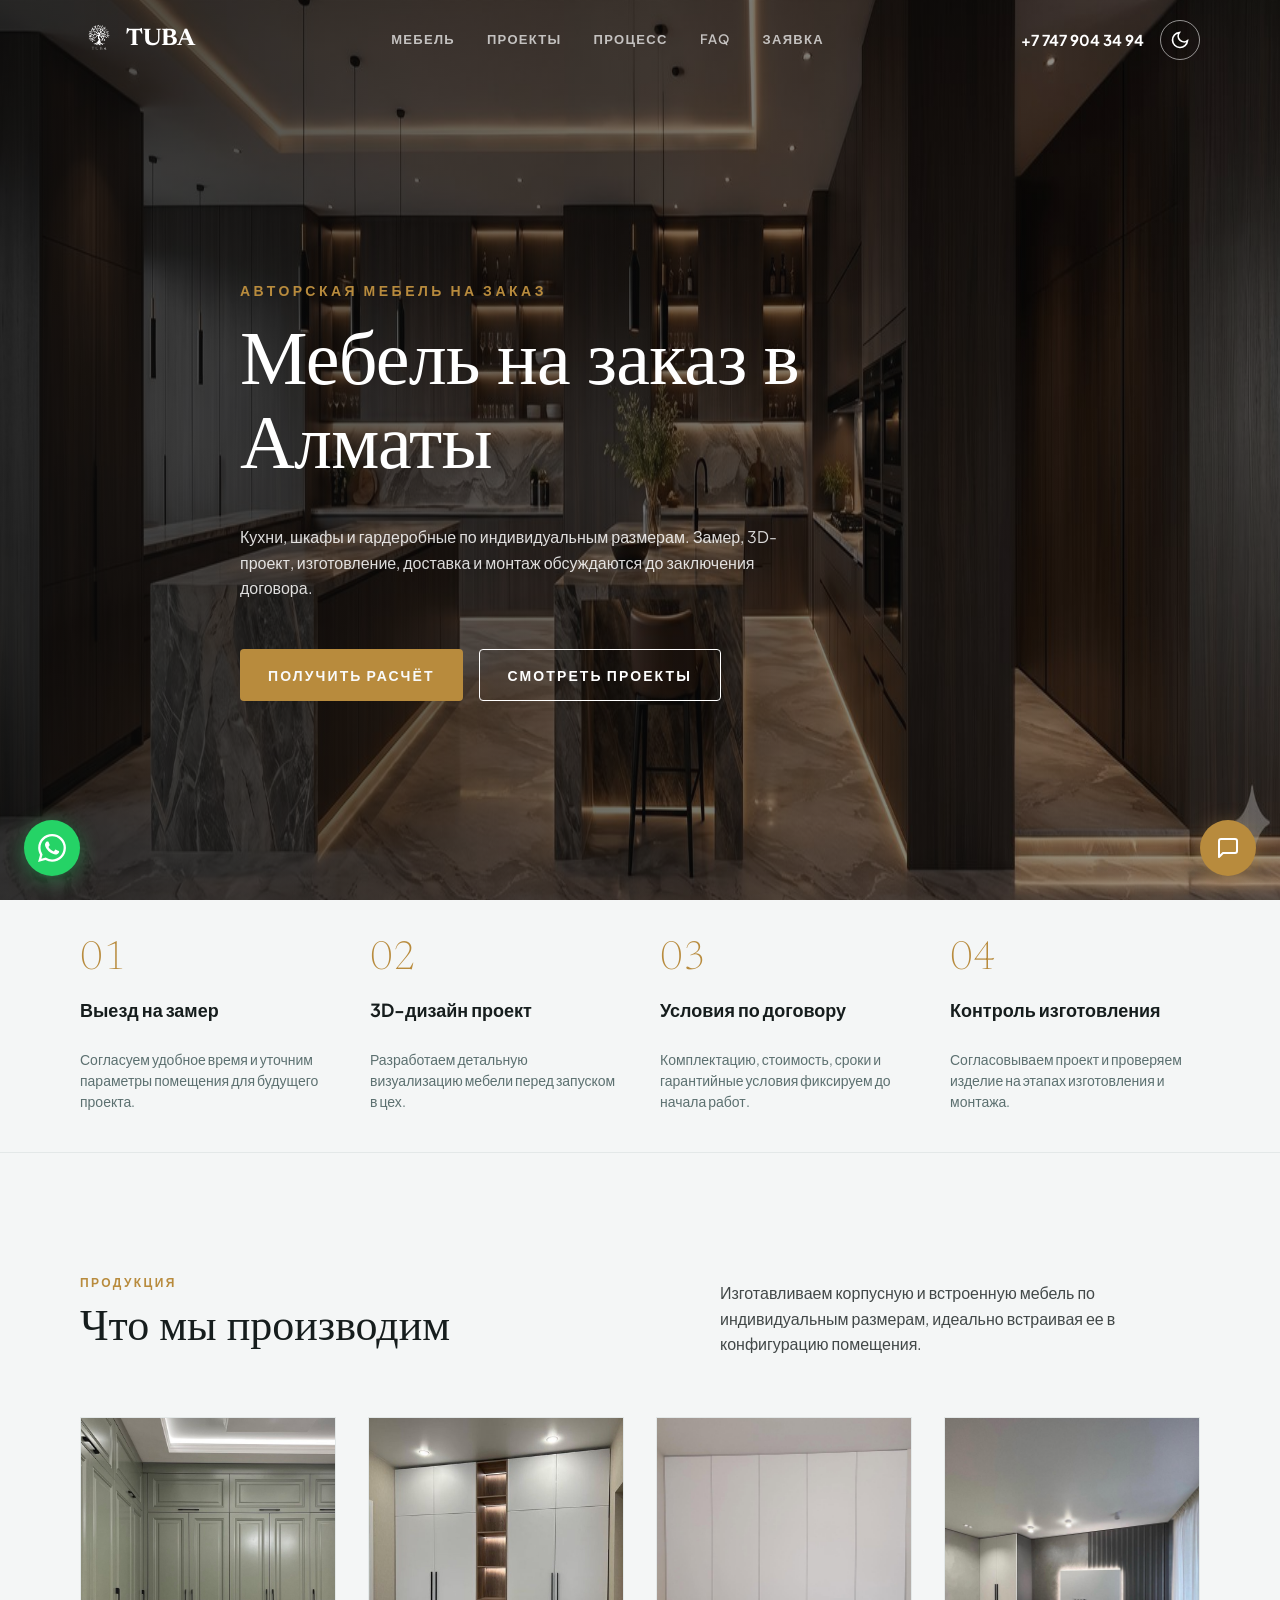
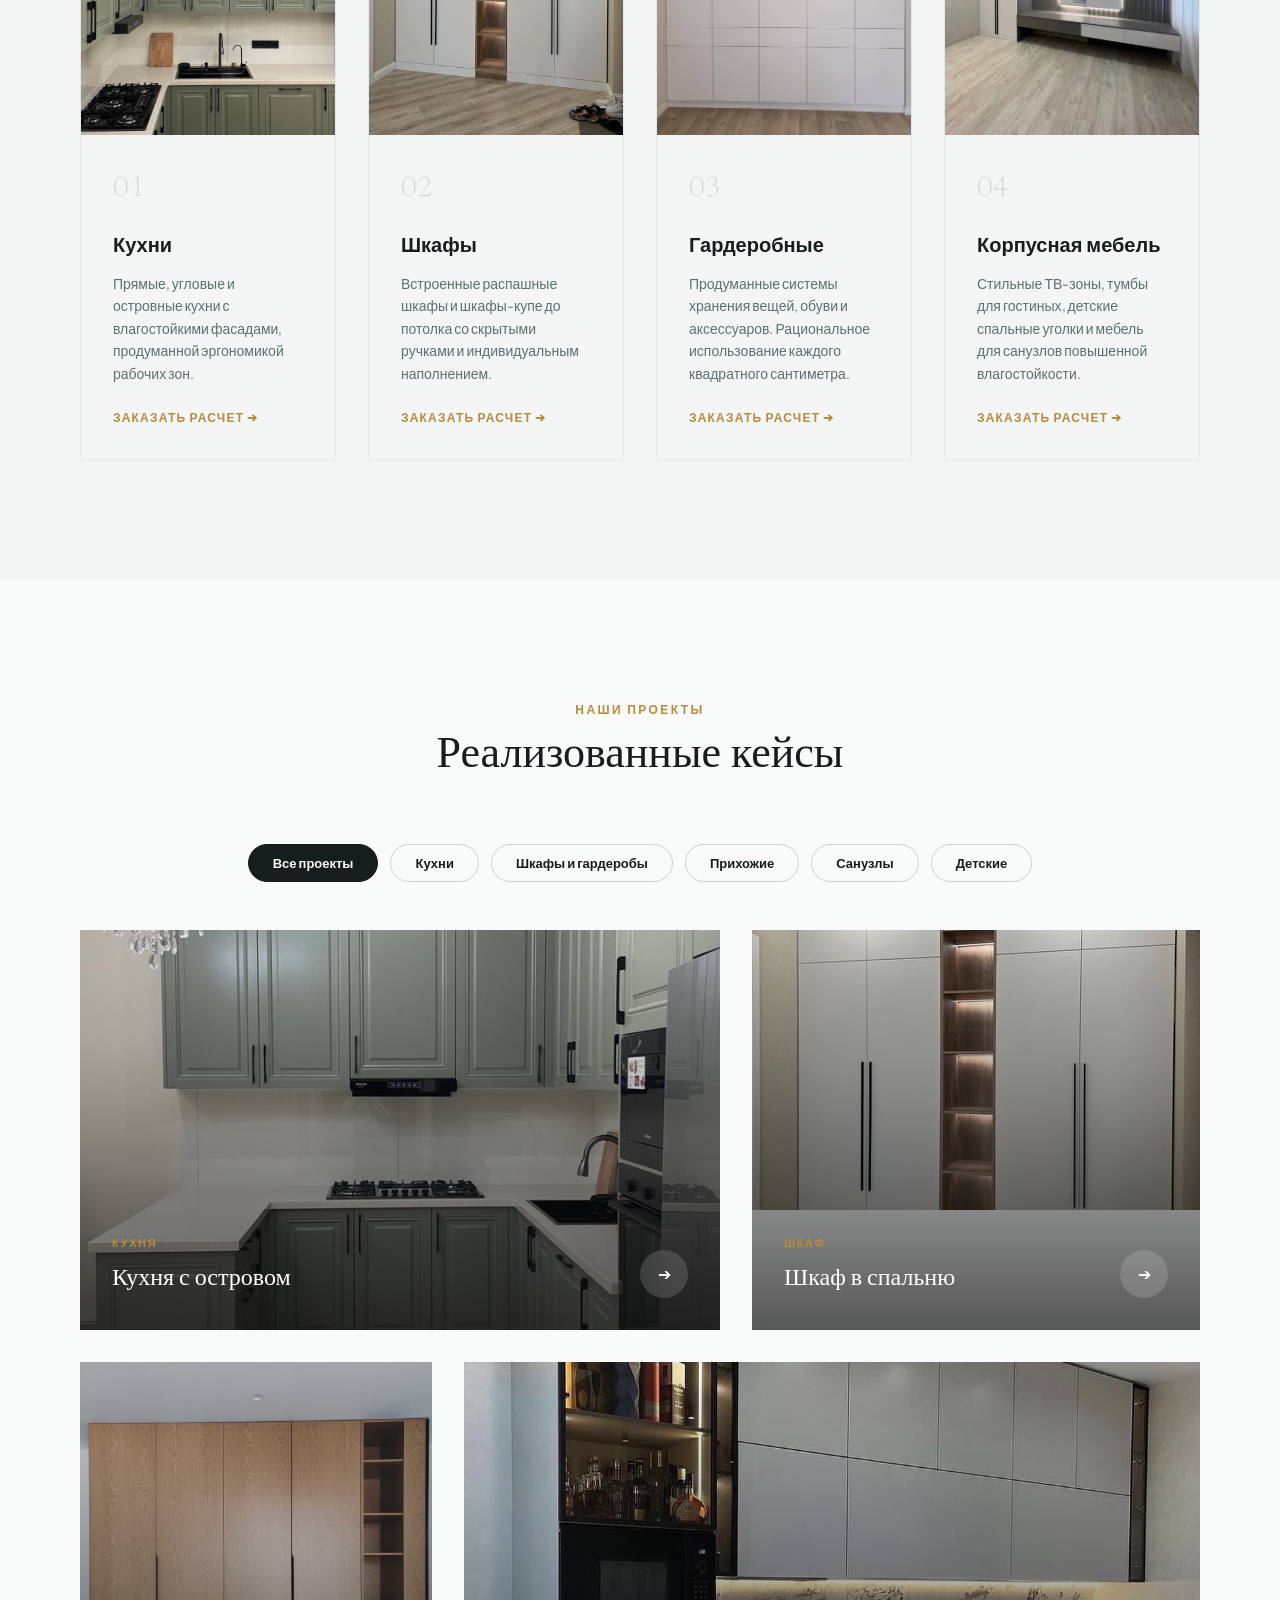
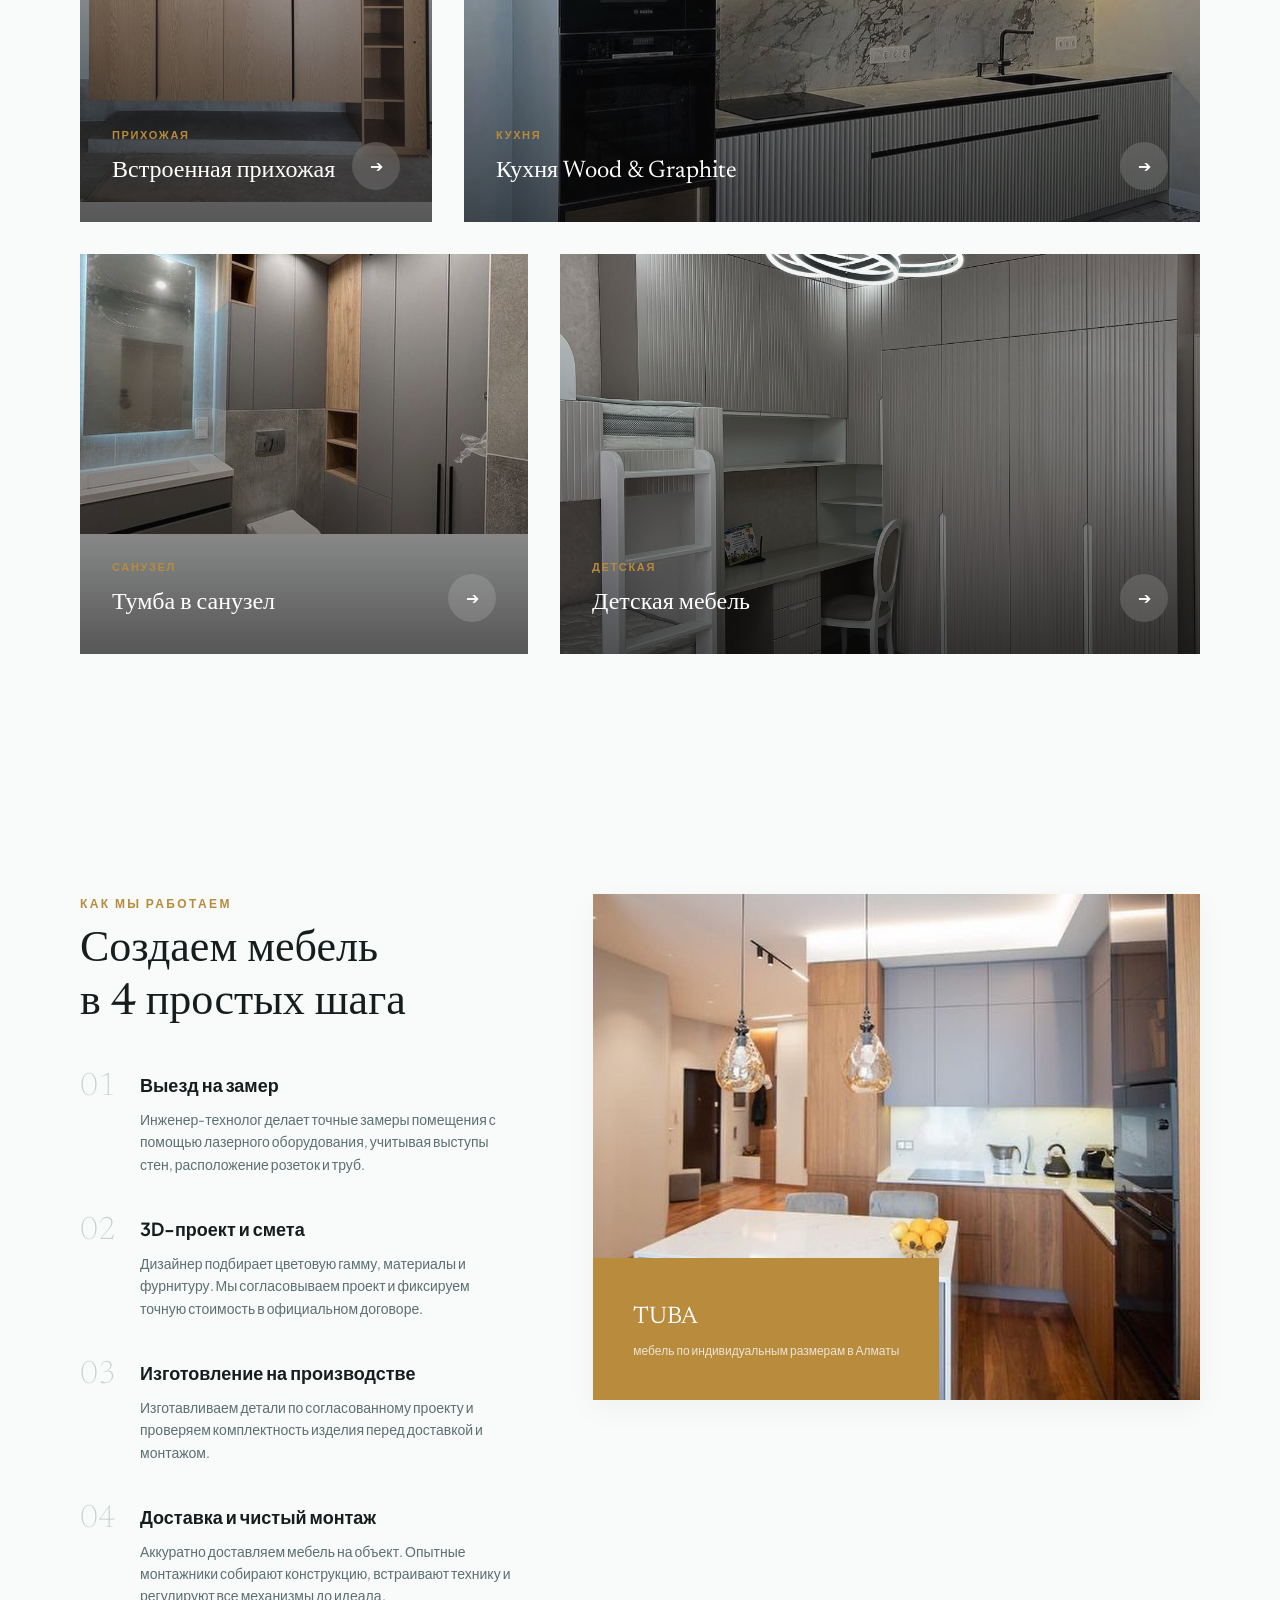
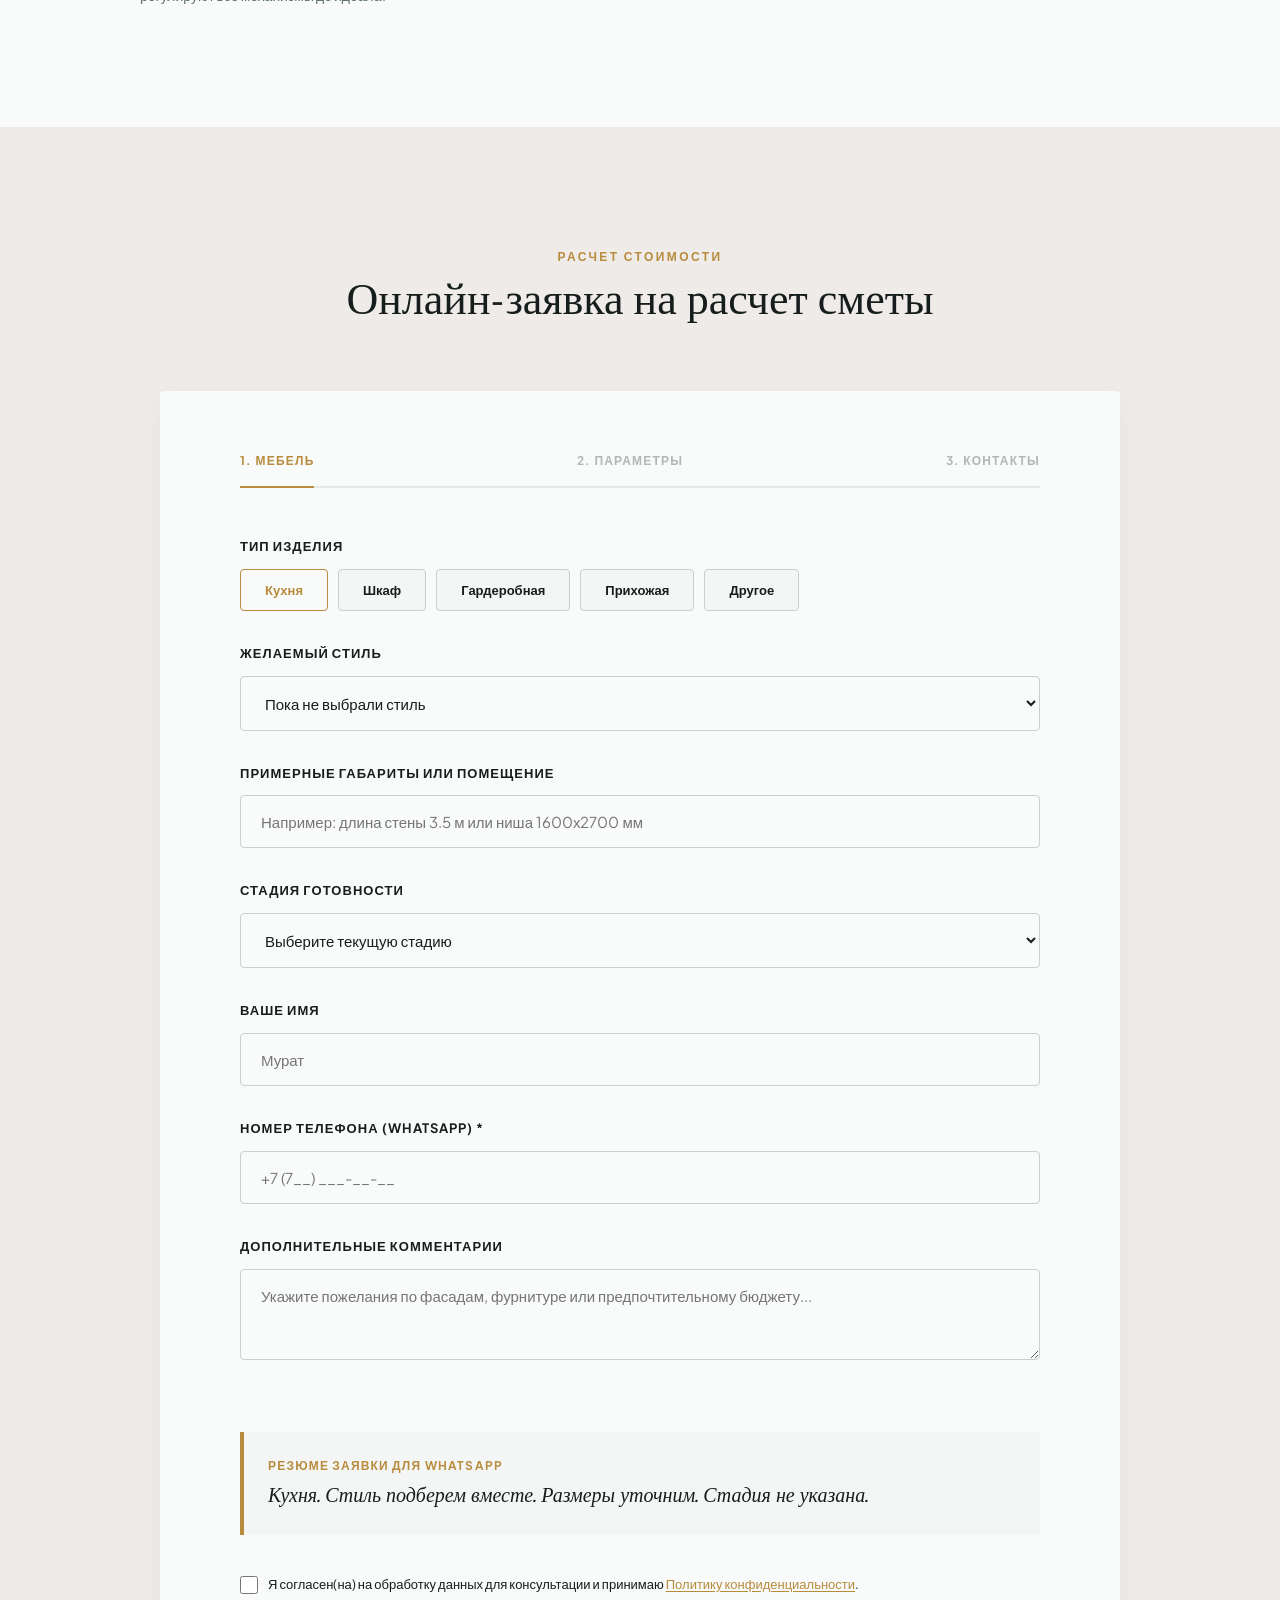
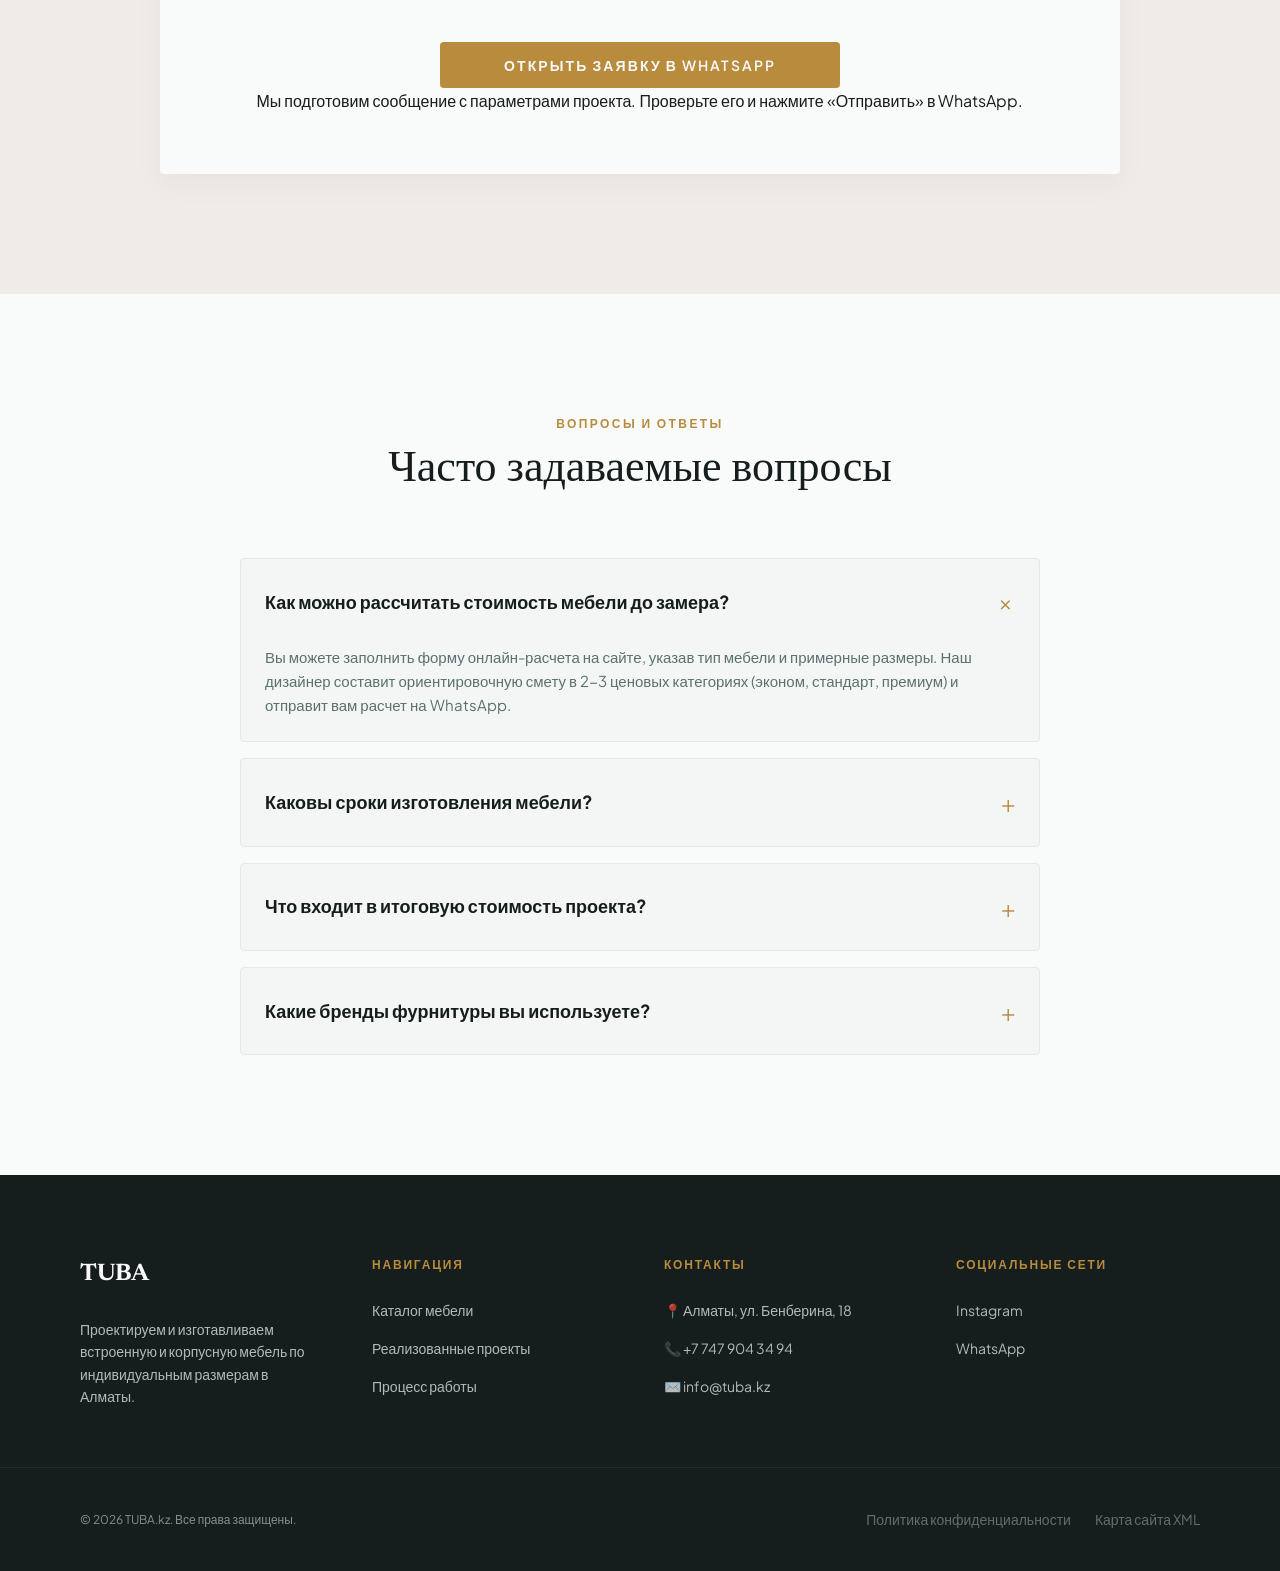
==== commit f16a5611: "Prepare landing page for Google Ads compliance" ====
--- a/index.html
+++ b/index.html
@@ -3,21 +3,31 @@
 <head>
   <meta charset="UTF-8">
   <meta name="viewport" content="width=device-width, initial-scale=1.0">
+
+  <!-- Google tag (gtag.js) -->
+  <script async src="https://www.googletagmanager.com/gtag/js?id=AW-18220207101"></script>
+  <script>
+    window.dataLayer = window.dataLayer || [];
+    function gtag(){dataLayer.push(arguments);}
+    gtag('js', new Date());
+
+    gtag('config', 'AW-18220207101');
+  </script>
   
   <!-- SEO Meta Tags -->
   <title>TUBA — Корпусная и встроенная мебель на заказ в Алматы</title>
-  <meta name="description" content="Производство премиальной мебели на заказ в Алматы от компании TUBA. Изготавливаем кухни, шкафы-купе, гардеробные и корпусную мебель по индивидуальным размерам с гарантией качества по договору.">
+  <meta name="description" content="Мебель на заказ в Алматы от TUBA. Проектируем и изготавливаем кухни, шкафы, гардеробные и корпусную мебель по индивидуальным размерам.">
   <meta name="robots" content="index,follow,max-image-preview:large">
   <meta name="author" content="tuba.kz">
-  <link rel="canonical" href="https://tuba.kz/">
-  <link rel="alternate" hreflang="ru-KZ" href="https://tuba.kz/">
+  <link rel="canonical" href="https://www.tuba.kz/">
+  <link rel="alternate" hreflang="ru-KZ" href="https://www.tuba.kz/">
   
   <!-- Open Graph / Facebook / WhatsApp -->
   <meta property="og:type" content="website">
-  <meta property="og:url" content="https://tuba.kz/">
+  <meta property="og:url" content="https://www.tuba.kz/">
   <meta property="og:title" content="TUBA — Корпусная мебель на заказ в Алматы">
-  <meta property="og:description" content="Индивидуальное проектирование и изготовление кухонь, шкафов и гардеробных в Алматы. Скидка на 3D-проект. Расчет стоимости в WhatsApp.">
-  <meta property="og:image" content="https://tuba.kz/assets/tuba-hero-wide.jpg">
+  <meta property="og:description" content="Индивидуальное проектирование и изготовление кухонь, шкафов и гардеробных в Алматы. Отправьте параметры проекта для ориентировочного расчета в WhatsApp.">
+  <meta property="og:image" content="https://www.tuba.kz/assets/tuba-hero-wide.jpg">
   <meta property="og:image:alt" content="Мебель на заказ TUBA в Алматы">
   <meta property="og:image:width" content="1920">
   <meta property="og:image:height" content="634">
@@ -25,7 +35,7 @@
   <meta name="twitter:card" content="summary_large_image">
   <meta name="twitter:title" content="TUBA — Мебель на заказ в Алматы">
   <meta name="twitter:description" content="Кухни, шкафы и гардеробные по индивидуальным размерам.">
-  <meta name="twitter:image" content="https://tuba.kz/assets/tuba-hero-wide.jpg">
+  <meta name="twitter:image" content="https://www.tuba.kz/assets/tuba-hero-wide.jpg">
 
   <!-- Favicon -->
   <link rel="icon" type="image/png" href="assets/tuba%20background.png">
@@ -42,20 +52,18 @@
       "@graph": [
         {
           "@type": ["FurnitureStore", "LocalBusiness"],
-          "@id": "https://tuba.kz/#business",
+          "@id": "https://www.tuba.kz/#business",
           "name": "TUBA — Мебель на заказ в Алматы",
-          "image": "https://tuba.kz/assets/tuba-hero-wide.jpg",
-          "url": "https://tuba.kz/",
+          "image": "https://www.tuba.kz/assets/tuba-hero-wide.jpg",
+          "url": "https://www.tuba.kz/",
           "telephone": "+77479043494",
-          "priceRange": "$$$",
           "address": {
             "@type": "PostalAddress",
             "streetAddress": "ул. Бенберина, 18",
             "addressLocality": "Алматы",
             "addressCountry": "KZ"
           },
-          "areaServed": ["Алматы", "Алматинская область"],
-          "openingHours": "Mo-Sa 09:00-19:00",
+          "areaServed": "Алматы",
           "sameAs": [
             "https://wa.me/77479043494",
             "https://www.instagram.com/tuba_almaty/"
@@ -64,19 +72,19 @@
         {
           "@type": "Service",
           "name": "Кухни на заказ в Алматы",
-          "provider": {"@id": "https://tuba.kz/#business"},
+          "provider": {"@id": "https://www.tuba.kz/#business"},
           "areaServed": "Алматы"
         },
         {
           "@type": "Service",
           "name": "Шкафы на заказ в Алматы",
-          "provider": {"@id": "https://tuba.kz/#business"},
+          "provider": {"@id": "https://www.tuba.kz/#business"},
           "areaServed": "Алматы"
         },
         {
           "@type": "Service",
           "name": "Гардеробные на заказ в Алматы",
-          "provider": {"@id": "https://tuba.kz/#business"},
+          "provider": {"@id": "https://www.tuba.kz/#business"},
           "areaServed": "Алматы"
         },
         {
@@ -90,7 +98,7 @@
             {
               "@type": "Question",
               "name": "Каковы сроки изготовления мебели?",
-              "acceptedAnswer": {"@type": "Answer", "text": "Шкафы и гардеробные изготавливаются от 10 до 15 рабочих дней, кухни со шпонированными или эмалевыми фасадами — от 18 до 25 рабочих дней. Точные сроки фиксируются в договоре."}
+              "acceptedAnswer": {"@type": "Answer", "text": "Срок зависит от типа мебели, материалов и сложности проекта. Точный срок рассчитывается после согласования проекта и фиксируется в договоре."}
             },
             {
               "@type": "Question",
@@ -100,7 +108,7 @@
             {
               "@type": "Question",
               "name": "Какие бренды фурнитуры вы используете?",
-              "acceptedAnswer": {"@type": "Answer", "text": "TUBA использует механизмы Blum и Hettich, а также плитные материалы Egger и Cleaf."}
+              "acceptedAnswer": {"@type": "Answer", "text": "Материалы и фурнитура подбираются под задачи и бюджет проекта. Доступные варианты согласовываются с заказчиком до изготовления."}
             }
           ]
         }
@@ -160,13 +168,13 @@
     <!-- Hero Section -->
     <section class="hero" id="hero">
       <div class="hero-background">
-        <img src="assets/tuba-hero-wide.jpg" alt="Широкая премиальная кухня TUBA с тёмными деревянными фасадами" width="1920" height="634" loading="eager" decoding="async" fetchpriority="high">
+        <img src="assets/tuba-hero-wide.jpg" alt="Широкая кухня TUBA с тёмными деревянными фасадами" width="1920" height="634" loading="eager" decoding="async" fetchpriority="high">
       </div>
       <div class="container">
         <div class="hero-content reveal-anim">
           <span class="hero-eyebrow">Авторская мебель на заказ</span>
           <h1 class="hero-title">Мебель на заказ в Алматы</h1>
-          <p class="hero-lead">Кухни, шкафы и гардеробные по индивидуальным размерам. Бесплатный замер, 3D-проект, европейская фурнитура и гарантия качества по договору.</p>
+          <p class="hero-lead">Кухни, шкафы и гардеробные по индивидуальным размерам. Замер, 3D-проект, изготовление, доставка и монтаж обсуждаются до заключения договора.</p>
           <div class="hero-buttons">
             <a class="btn btn-primary" href="#contact">Получить расчёт</a>
             <a class="btn btn-outline" href="#portfolio" style="color: #ffffff; border-color: #ffffff;">Смотреть проекты</a>
@@ -181,8 +189,8 @@
         <div class="props-grid reveal-anim">
           <article class="prop-card">
             <span class="prop-number">01</span>
-            <h3 class="prop-title">Бесплатный замер</h3>
-            <p class="prop-description">Выезжаем в удобное время, привозим каталоги материалов и фурнитуры.</p>
+            <h3 class="prop-title">Выезд на замер</h3>
+            <p class="prop-description">Согласуем удобное время и уточним параметры помещения для будущего проекта.</p>
           </article>
           <article class="prop-card">
             <span class="prop-number">02</span>
@@ -191,13 +199,13 @@
           </article>
           <article class="prop-card">
             <span class="prop-number">03</span>
-            <h3 class="prop-title">Гарантия качества</h3>
-            <p class="prop-description">Срок службы мебели до 10 лет. Премиальные механизмы Blum и Hettich.</p>
+            <h3 class="prop-title">Условия по договору</h3>
+            <p class="prop-description">Комплектацию, стоимость, сроки и гарантийные условия фиксируем до начала работ.</p>
           </article>
           <article class="prop-card">
             <span class="prop-number">04</span>
-            <h3 class="prop-title">Собственный цех</h3>
-            <p class="prop-description">Отсутствие наценок посредников, строгий контроль качества изделий.</p>
+            <h3 class="prop-title">Контроль изготовления</h3>
+            <p class="prop-description">Согласовываем проект и проверяем изделие на этапах изготовления и монтажа.</p>
           </article>
         </div>
       </div>
@@ -287,7 +295,7 @@
         
         <div class="portfolio-grid reveal-anim">
           <!-- Project 1 -->
-          <article class="portfolio-item col-7" data-category="kitchen" data-src="assets/kitchen 1_01.jpg" data-title="Современная кухня с островом" data-detail="Премиальный МДФ с эмалевым покрытием, встроенный остров с мойкой, фурнитура Blum Legrabox.">
+          <article class="portfolio-item col-7" data-category="kitchen" data-src="assets/kitchen 1_01.jpg" data-title="Современная кухня с островом" data-detail="Кухня с эмалевыми фасадами, встроенным островом и рабочей зоной с мойкой.">
             <div class="portfolio-item-media">
               <img src="assets/kitchen 1_01.jpg" alt="Кухня с островом Алматы" width="720" height="1280" loading="lazy" decoding="async">
             </div>
@@ -417,7 +425,7 @@
                 <span class="process-step-num">03</span>
                 <div>
                   <h3 class="process-step-title">Изготовление на производстве</h3>
-                  <p class="process-step-description">Изделие распиливается и собирается на передовом немецком и итальянском оборудовании. Каждое крепление и фасад проходят внутренний контроль качества.</p>
+                  <p class="process-step-description">Изготавливаем детали по согласованному проекту и проверяем комплектность изделия перед доставкой и монтажом.</p>
                 </div>
               </div>
               
@@ -434,8 +442,8 @@
           <div class="process-media">
             <img src="assets/kitchen 3_02.jpg" alt="Производство мебели на заказ" width="799" height="998" loading="lazy" decoding="async">
             <div class="process-badge">
-              <span class="process-badge-title">15 лет</span>
-              <span class="process-badge-desc">изготавливаем мебель в Алматы</span>
+              <span class="process-badge-title">TUBA</span>
+              <span class="process-badge-desc">мебель по индивидуальным размерам в Алматы</span>
             </div>
           </div>
         </div>
@@ -533,10 +541,17 @@
                 <span class="lead-summary-title">Резюме заявки для WhatsApp</span>
                 <p class="lead-summary-text" id="leadSummary">Кухня. Стиль подберем вместе. Размеры уточним. Стадия не указана.</p>
               </div>
+
+              <label class="consent-row" for="privacyConsent">
+                <input id="privacyConsent" name="privacyConsent" type="checkbox" required>
+                <span>Я согласен(на) на обработку данных для консультации и принимаю <a href="privacy-policy.html" target="_blank" rel="noopener noreferrer">Политику конфиденциальности</a>.</span>
+              </label>
+              <small class="form-error consent-error" id="consentError" role="alert">Подтвердите согласие на обработку данных</small>
               
               <!-- Submit Button -->
               <div style="text-align: center; margin-top: 16px;">
-                <button class="btn btn-primary" id="submitBtn" type="submit" style="width: 100%; max-width: 400px;">Отправить заявку</button>
+                <button class="btn btn-primary" id="submitBtn" type="submit" style="width: 100%; max-width: 400px;">Открыть заявку в WhatsApp</button>
+                <p class="form-note">Мы подготовим сообщение с параметрами проекта. Проверьте его и нажмите «Отправить» в WhatsApp.</p>
                 <p class="form-note" id="formSuccess" style="font-size: 13px; margin-top: 12px; opacity: 0.8; display: none; color: var(--color-wood-accent); font-weight: 600;"></p>
               </div>
             </div>
@@ -566,7 +581,7 @@
           <details class="faq-item">
             <summary class="faq-summary">Каковы сроки изготовления мебели?</summary>
             <div class="faq-content">
-              <p>В зависимости от сложности проекта и выбранных материалов сроки составляют: шкафы и гардеробные — от 10 до 15 рабочих дней, кухни со шпонированными или эмалевыми фасадами — от 18 до 25 рабочих дней. Точные сроки фиксируются в договоре.</p>
+              <p>Срок зависит от типа мебели, выбранных материалов и сложности проекта. Точный срок рассчитывается после согласования проекта и фиксируется в договоре.</p>
             </div>
           </details>
           
@@ -580,7 +595,7 @@
           <details class="faq-item">
             <summary class="faq-summary">Какие бренды фурнитуры вы используете?</summary>
             <div class="faq-content">
-              <p>Мы работаем только с надежными европейскими поставщиками. В базовой комплектации мы используем петли и выдвижные механизмы Blum (Австрия) и Hettich (Германия). Для плитных материалов применяем ЛДСП Egger и Cleaf.</p>
+              <p>Материалы и фурнитура подбираются под задачи, условия эксплуатации и бюджет проекта. Доступные варианты и комплектацию согласовываем с заказчиком до изготовления.</p>
             </div>
           </details>
         </div>
@@ -593,7 +608,7 @@
     <div class="container footer-grid">
       <div class="footer-col">
         <h4 class="brand-name">TUBA</h4>
-        <p class="footer-text">Создаем премиальную встроенную мебель по индивидуальным размерам в Алматы с 2011 года. Качество каждой детали гарантировано.</p>
+        <p class="footer-text">Проектируем и изготавливаем встроенную и корпусную мебель по индивидуальным размерам в Алматы.</p>
       </div>
       
       <div class="footer-col">
@@ -626,8 +641,8 @@
     <div class="container footer-bottom">
       <p>© 2026 TUBA.kz. Все права защищены.</p>
       <div class="footer-bottom-links">
-        <a class="footer-link" href="#">Политика конфиденциальности</a>
-        <a class="footer-link" href="#">Карта сайта</a>
+        <a class="footer-link" href="privacy-policy.html">Политика конфиденциальности</a>
+        <a class="footer-link" href="sitemap.xml">Карта сайта XML</a>
       </div>
     </div>
   </footer>
@@ -661,6 +676,7 @@
         <input id="chatPhone" type="tel" placeholder="+7 (7__) ___-__-__" aria-label="Ваш номер телефона">
         <button id="chatPhoneSend" type="button">Отправить</button>
       </div>
+      <p class="chat-privacy-note">Нажимая «Отправить», вы соглашаетесь на обработку данных для консультации и принимаете <a href="privacy-policy.html" target="_blank" rel="noopener noreferrer">Политику конфиденциальности</a>. Сообщение будет подготовлено для WhatsApp.</p>
       
       <div class="chat-input-text-row">
         <input id="chatText" type="text" placeholder="Задайте ваш вопрос..." aria-label="Сообщение чат-помощнику">
--- a/styles.css
+++ b/styles.css
@@ -1133,6 +1133,39 @@
   gap: 12px;
 }
 
+.consent-row {
+  display: flex;
+  grid-column: 1 / -1;
+  align-items: flex-start;
+  gap: 10px;
+  margin-top: 8px;
+  font-size: 13px;
+  line-height: 1.5;
+  color: var(--color-text-muted);
+  cursor: pointer;
+}
+
+.consent-row input {
+  width: 18px;
+  height: 18px;
+  margin-top: 1px;
+  flex: 0 0 auto;
+  accent-color: var(--color-wood-accent);
+}
+
+.consent-row a,
+.chat-privacy-note a,
+.legal-page a {
+  color: var(--color-wood-accent);
+  text-decoration: underline;
+  text-underline-offset: 2px;
+}
+
+.consent-error {
+  grid-column: 1 / -1;
+  margin-top: -4px;
+}
+
 .form-label {
   font-size: 13px;
   font-weight: 700;
@@ -1557,6 +1590,60 @@
   background-color: var(--color-wood-hover);
 }
 
+.chat-privacy-note {
+  margin: 8px 0 0;
+  font-size: 11px;
+  line-height: 1.4;
+  color: var(--color-text-muted);
+}
+
+.legal-page {
+  min-height: 100vh;
+  padding: 48px 0 72px;
+  background: var(--color-background);
+  color: var(--color-text);
+}
+
+.legal-container {
+  max-width: 860px;
+}
+
+.legal-page h1 {
+  margin: 28px 0 8px;
+  font-family: var(--font-heading);
+  font-size: clamp(34px, 6vw, 58px);
+  line-height: 1.05;
+}
+
+.legal-page h2 {
+  margin: 32px 0 12px;
+  font-family: var(--font-heading);
+  font-size: 25px;
+}
+
+.legal-page p,
+.legal-page li {
+  line-height: 1.7;
+}
+
+.legal-updated {
+  color: var(--color-text-muted);
+}
+
+.legal-notice {
+  margin: 24px 0;
+  padding: 18px 20px;
+  border: 1px solid var(--color-wood-accent);
+  border-radius: 10px;
+  background: var(--color-surface);
+  line-height: 1.6;
+}
+
+.legal-back-link {
+  display: inline-block;
+  font-weight: 600;
+}
+
 .chat-input-text-row {
   display: flex;
   border: 1px solid var(--color-outline);
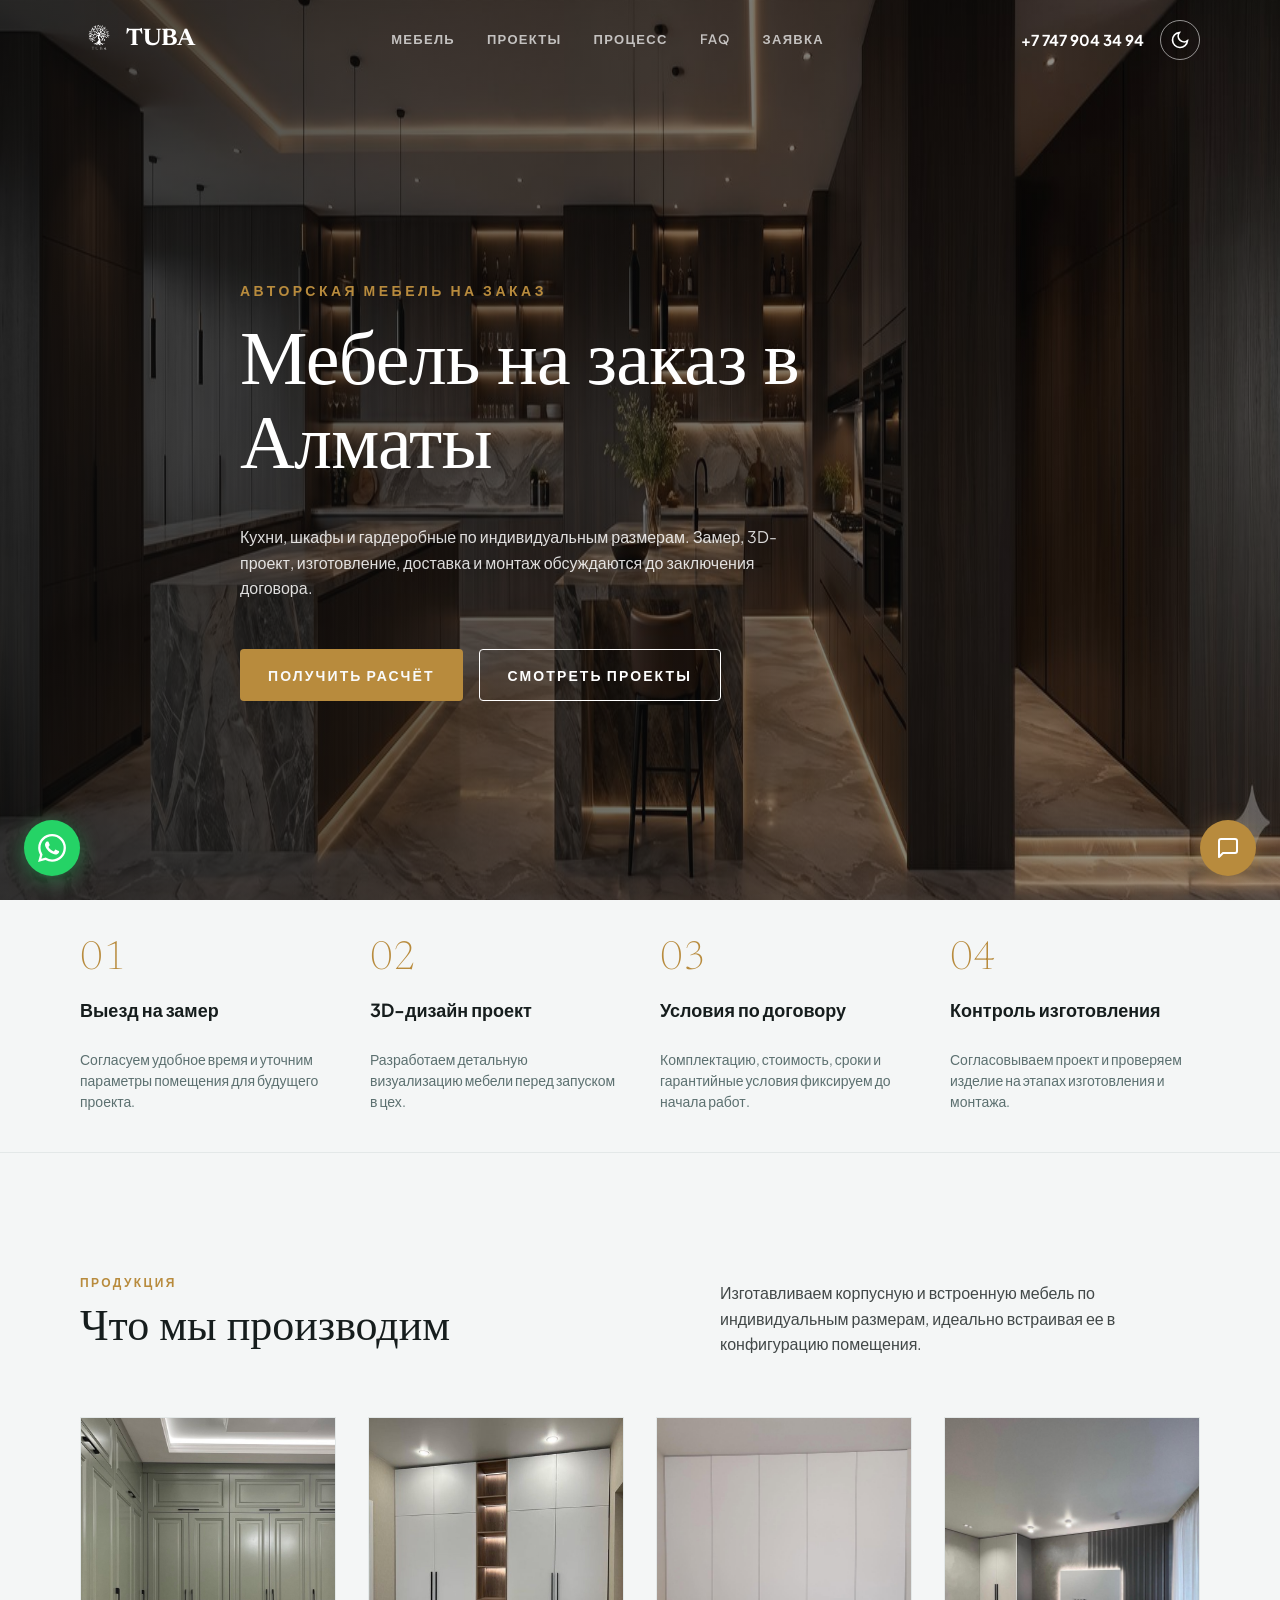
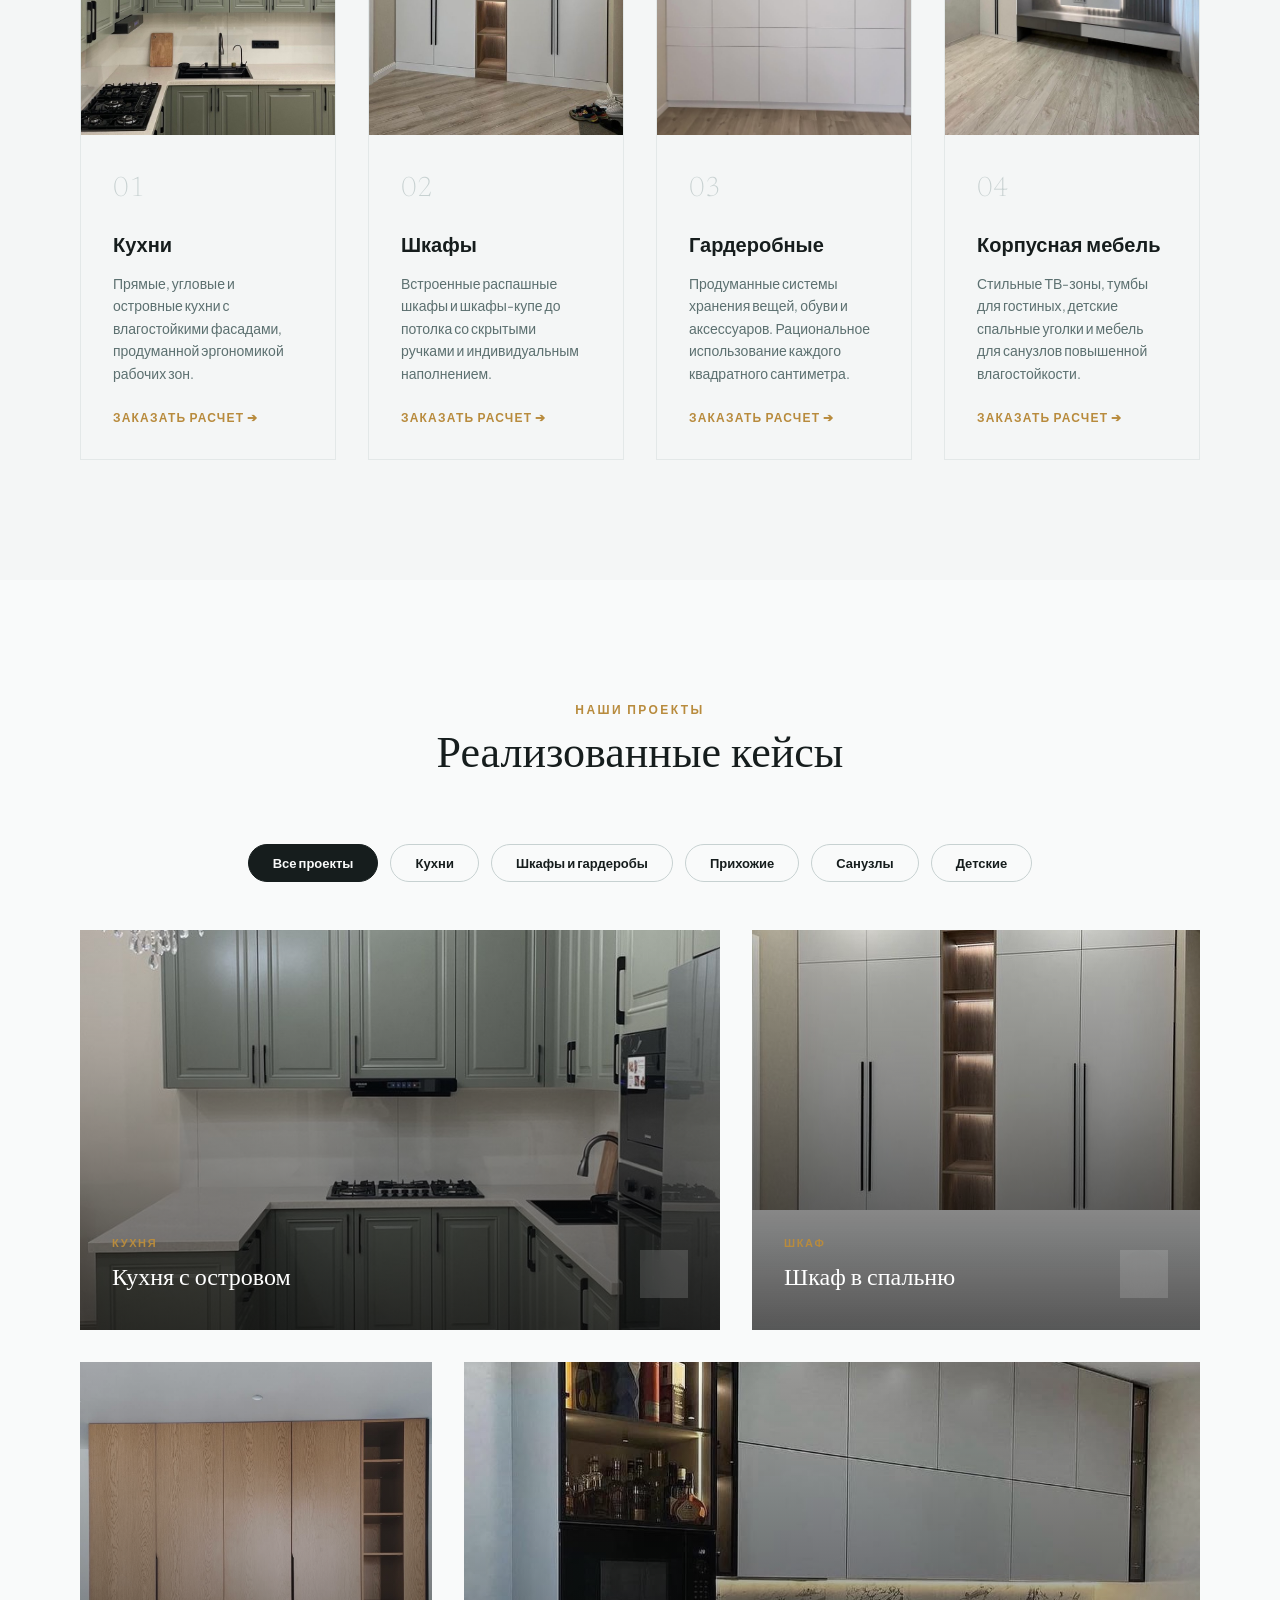
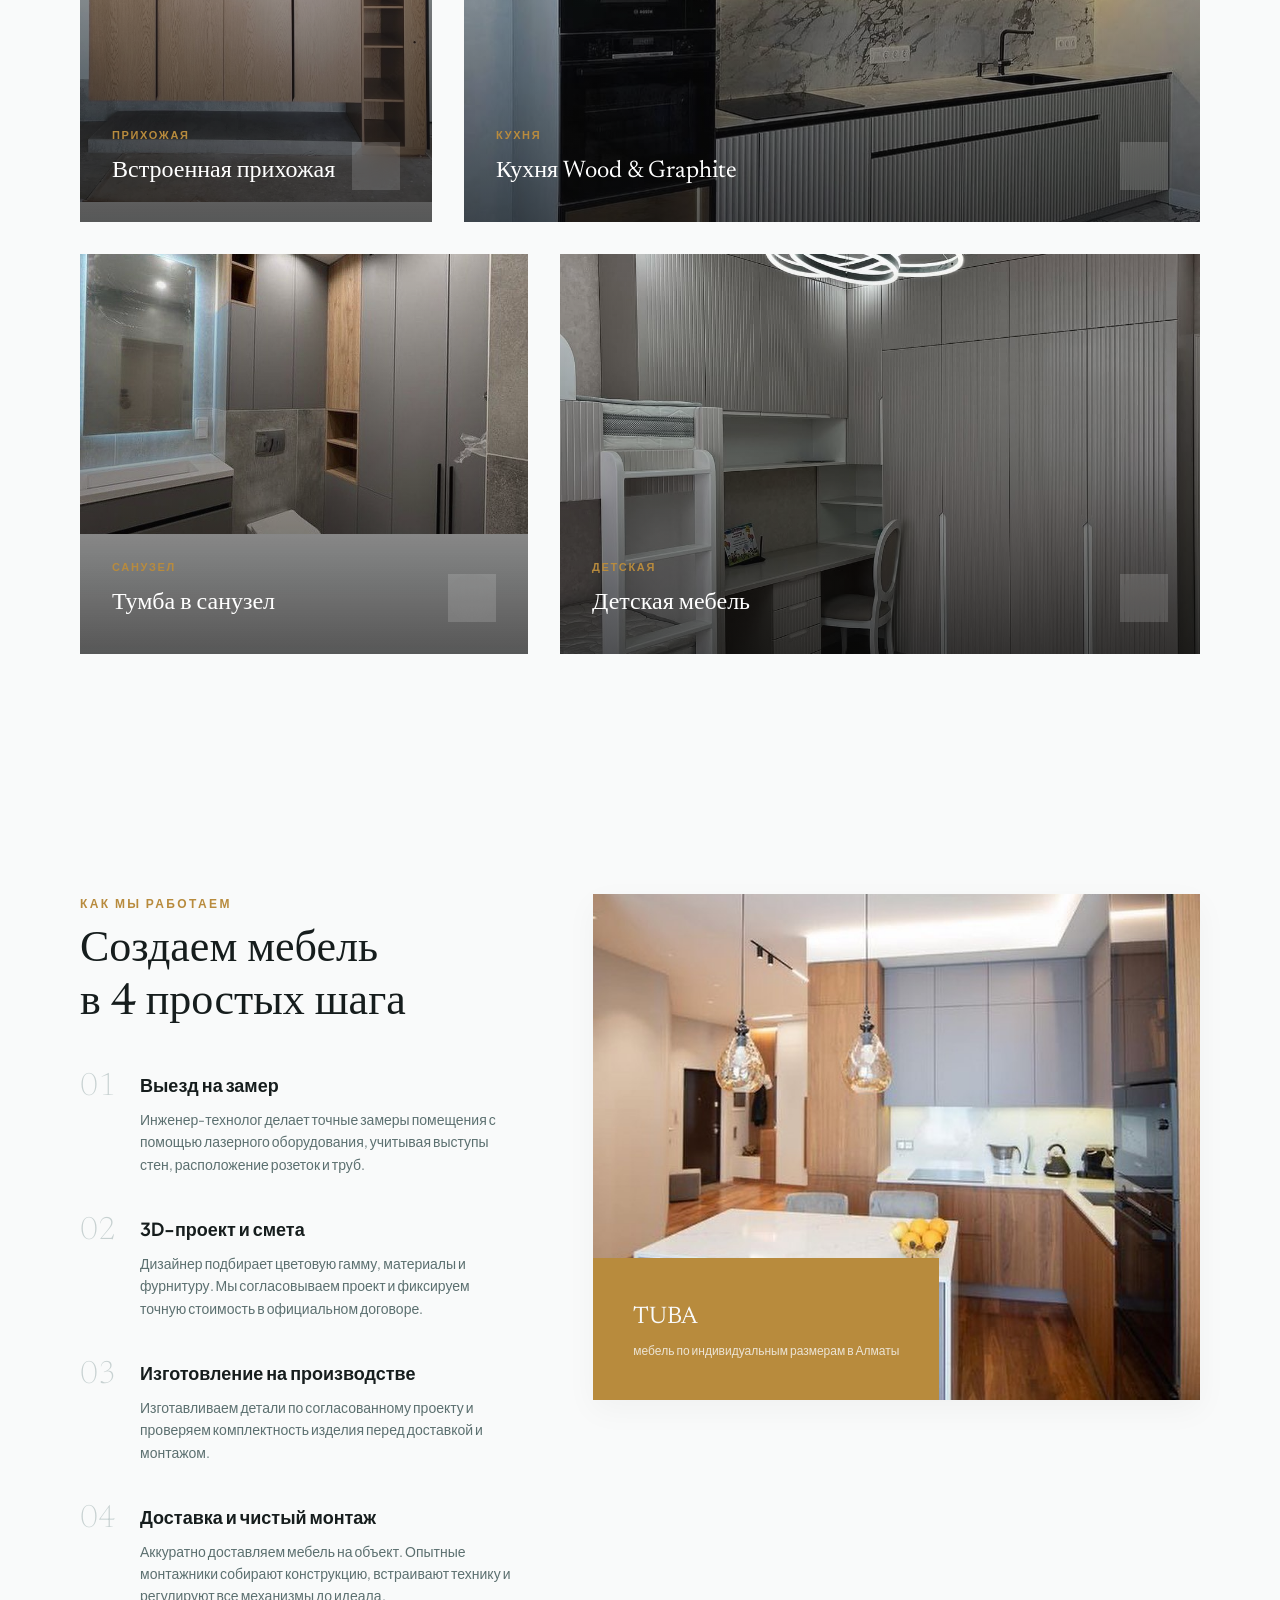
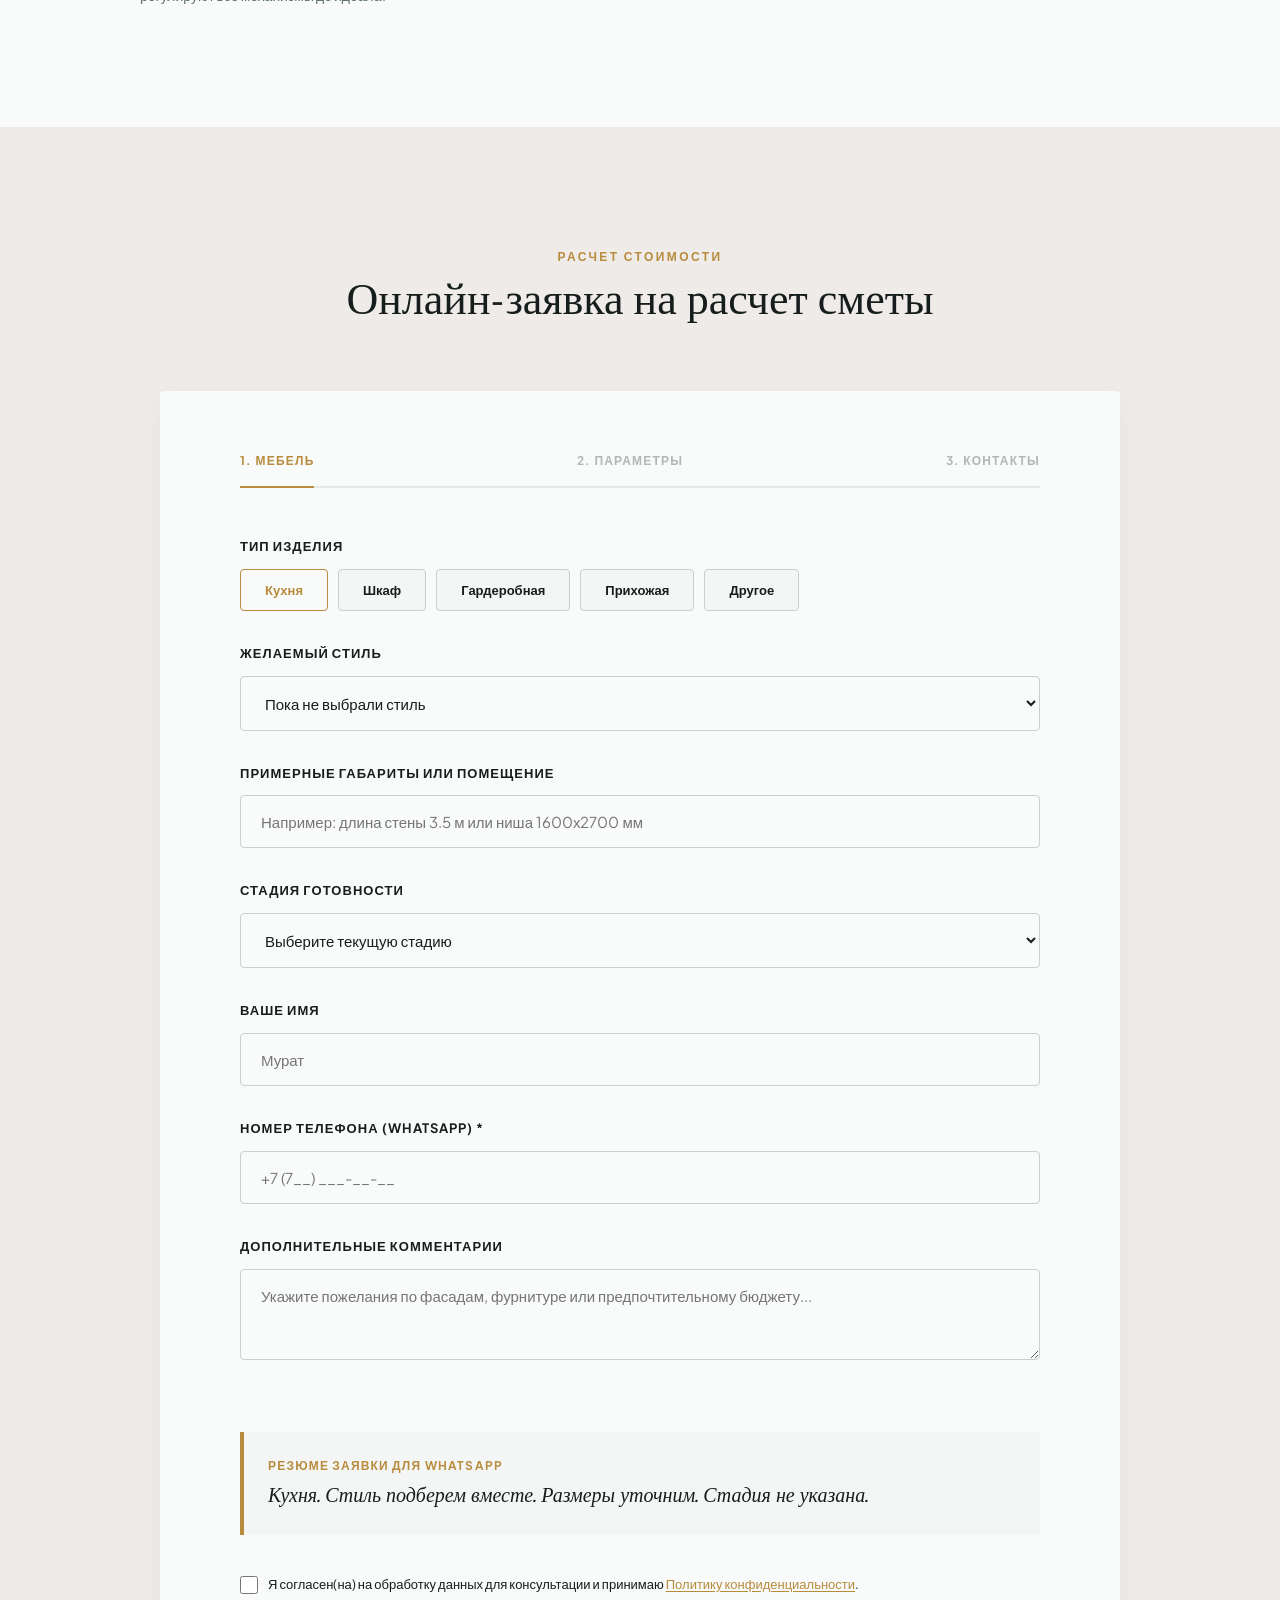
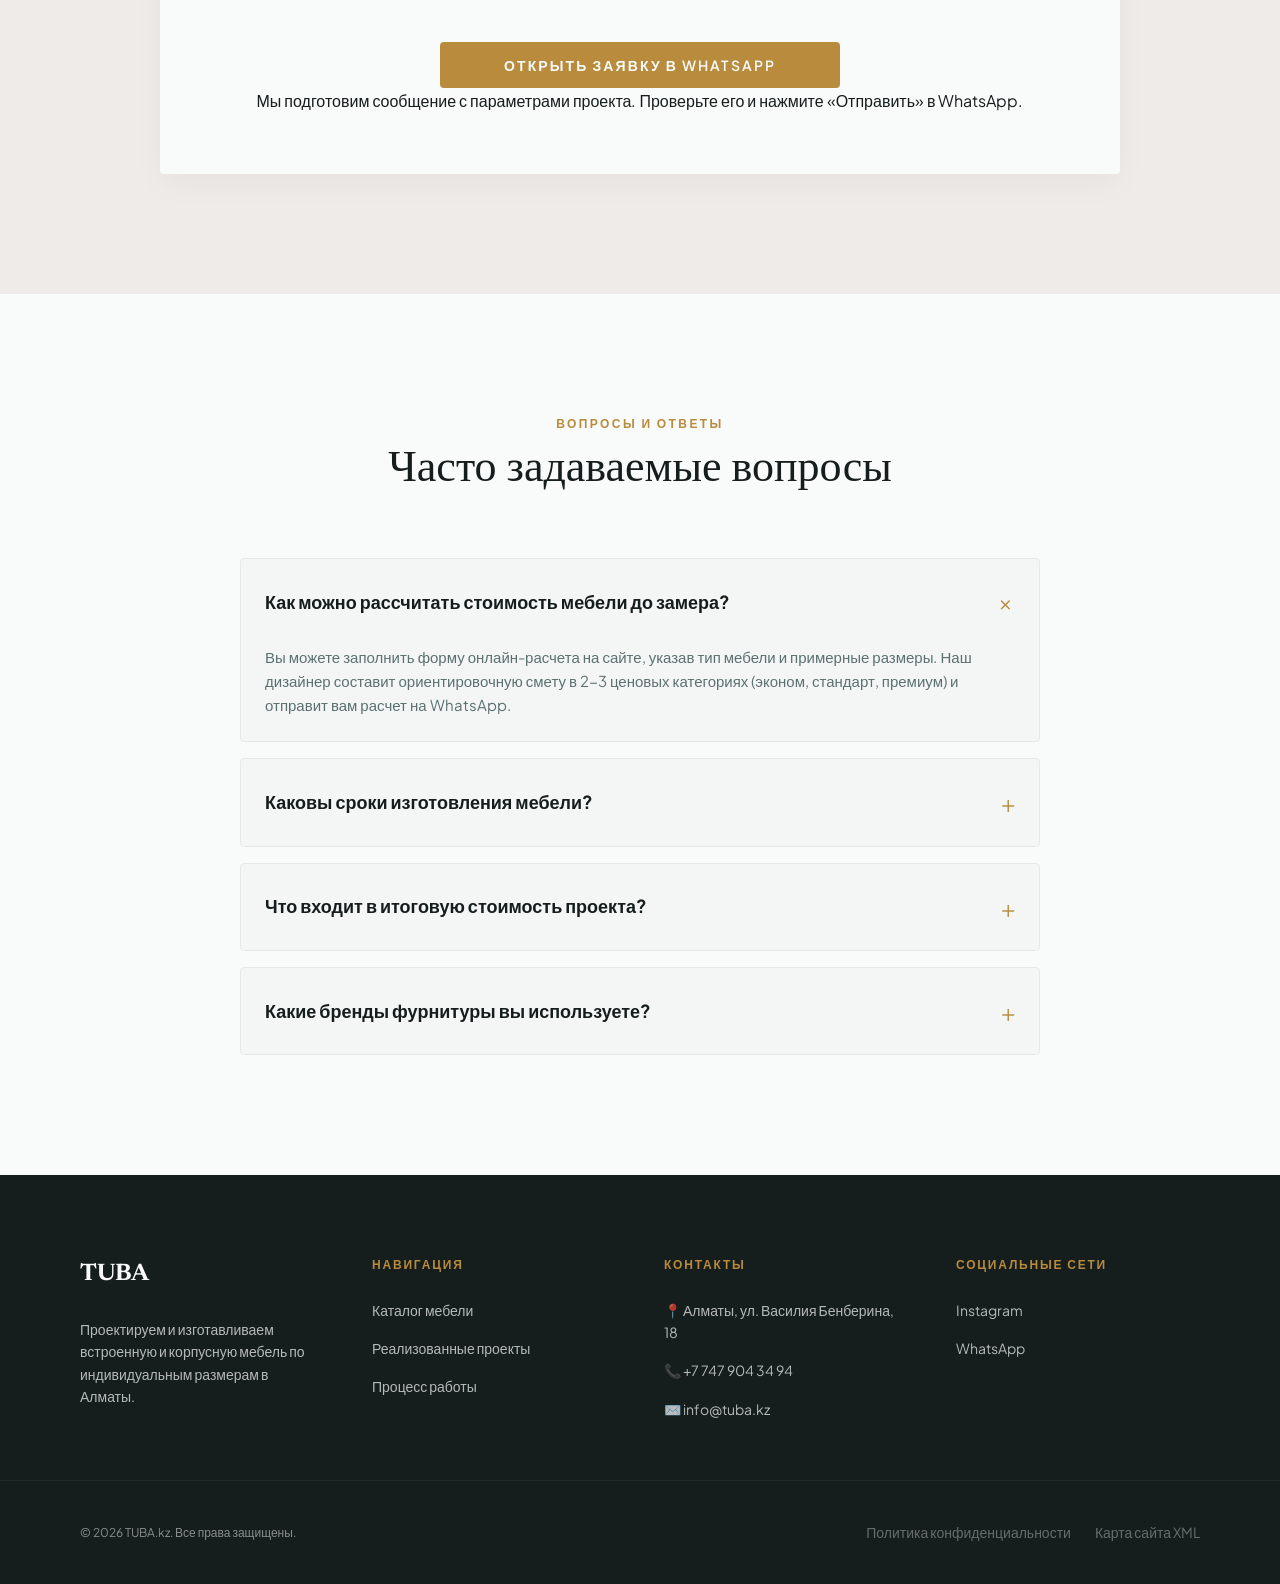
==== commit cbde1459: "fix: CP-AI-SEARCH-02 bounded implementation - sitemap: homepage lastmod 2026-06-13 -> 2026-11-01 (re" ====
--- a/index.html
+++ b/index.html
@@ -59,7 +59,7 @@
           "telephone": "+77479043494",
           "address": {
             "@type": "PostalAddress",
-            "streetAddress": "ул. Бенберина, 18",
+            "streetAddress": "ул. Василия Бенберина, 18",
             "addressLocality": "Алматы",
             "addressCountry": "KZ"
           },
@@ -623,7 +623,7 @@
       <div class="footer-col">
         <h5 class="footer-col-title">Контакты</h5>
         <div class="footer-links">
-          <span class="footer-text">📍 Алматы, ул. Бенберина, 18</span>
+          <span class="footer-text">📍 Алматы, ул. Василия Бенберина, 18</span>
           <a class="footer-link" href="tel:+77479043494">📞 +7 747 904 34 94</a>
           <a class="footer-link" href="mailto:info@tuba.kz">✉️ info@tuba.kz</a>
         </div>
